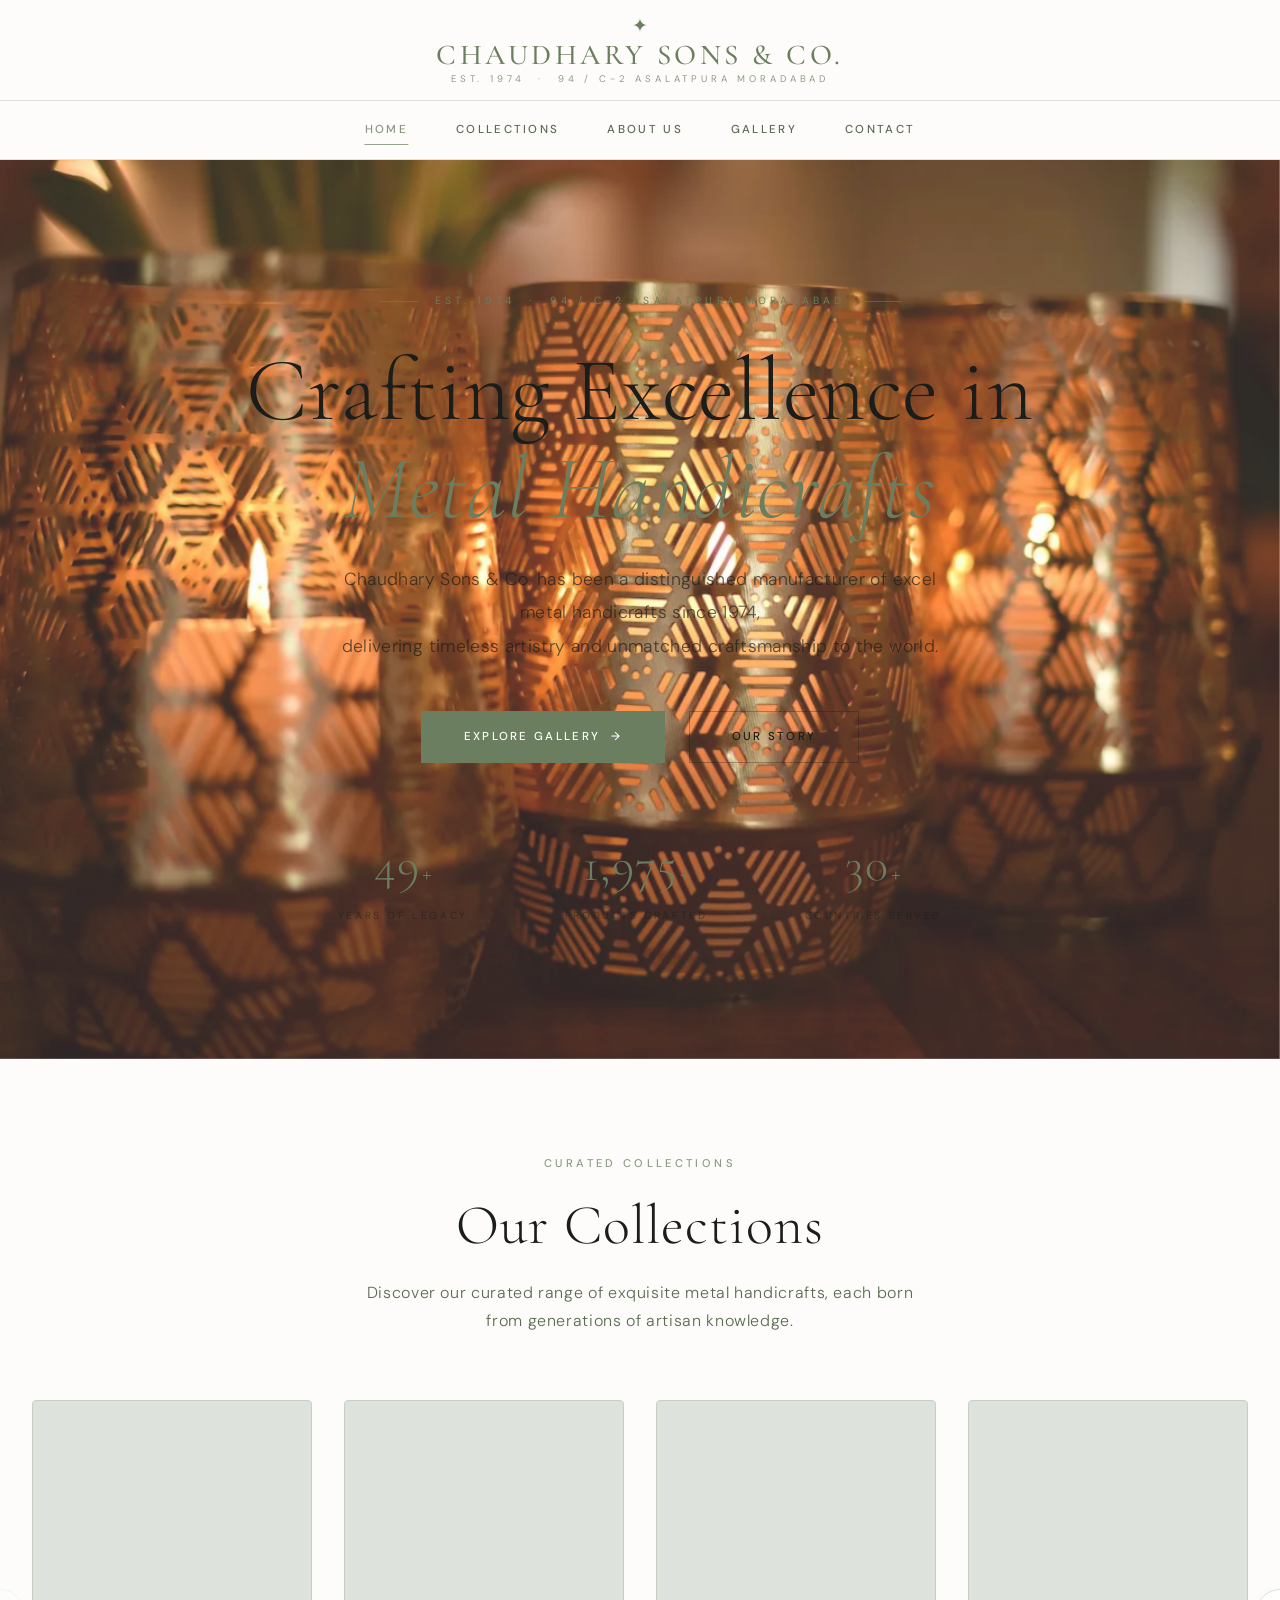
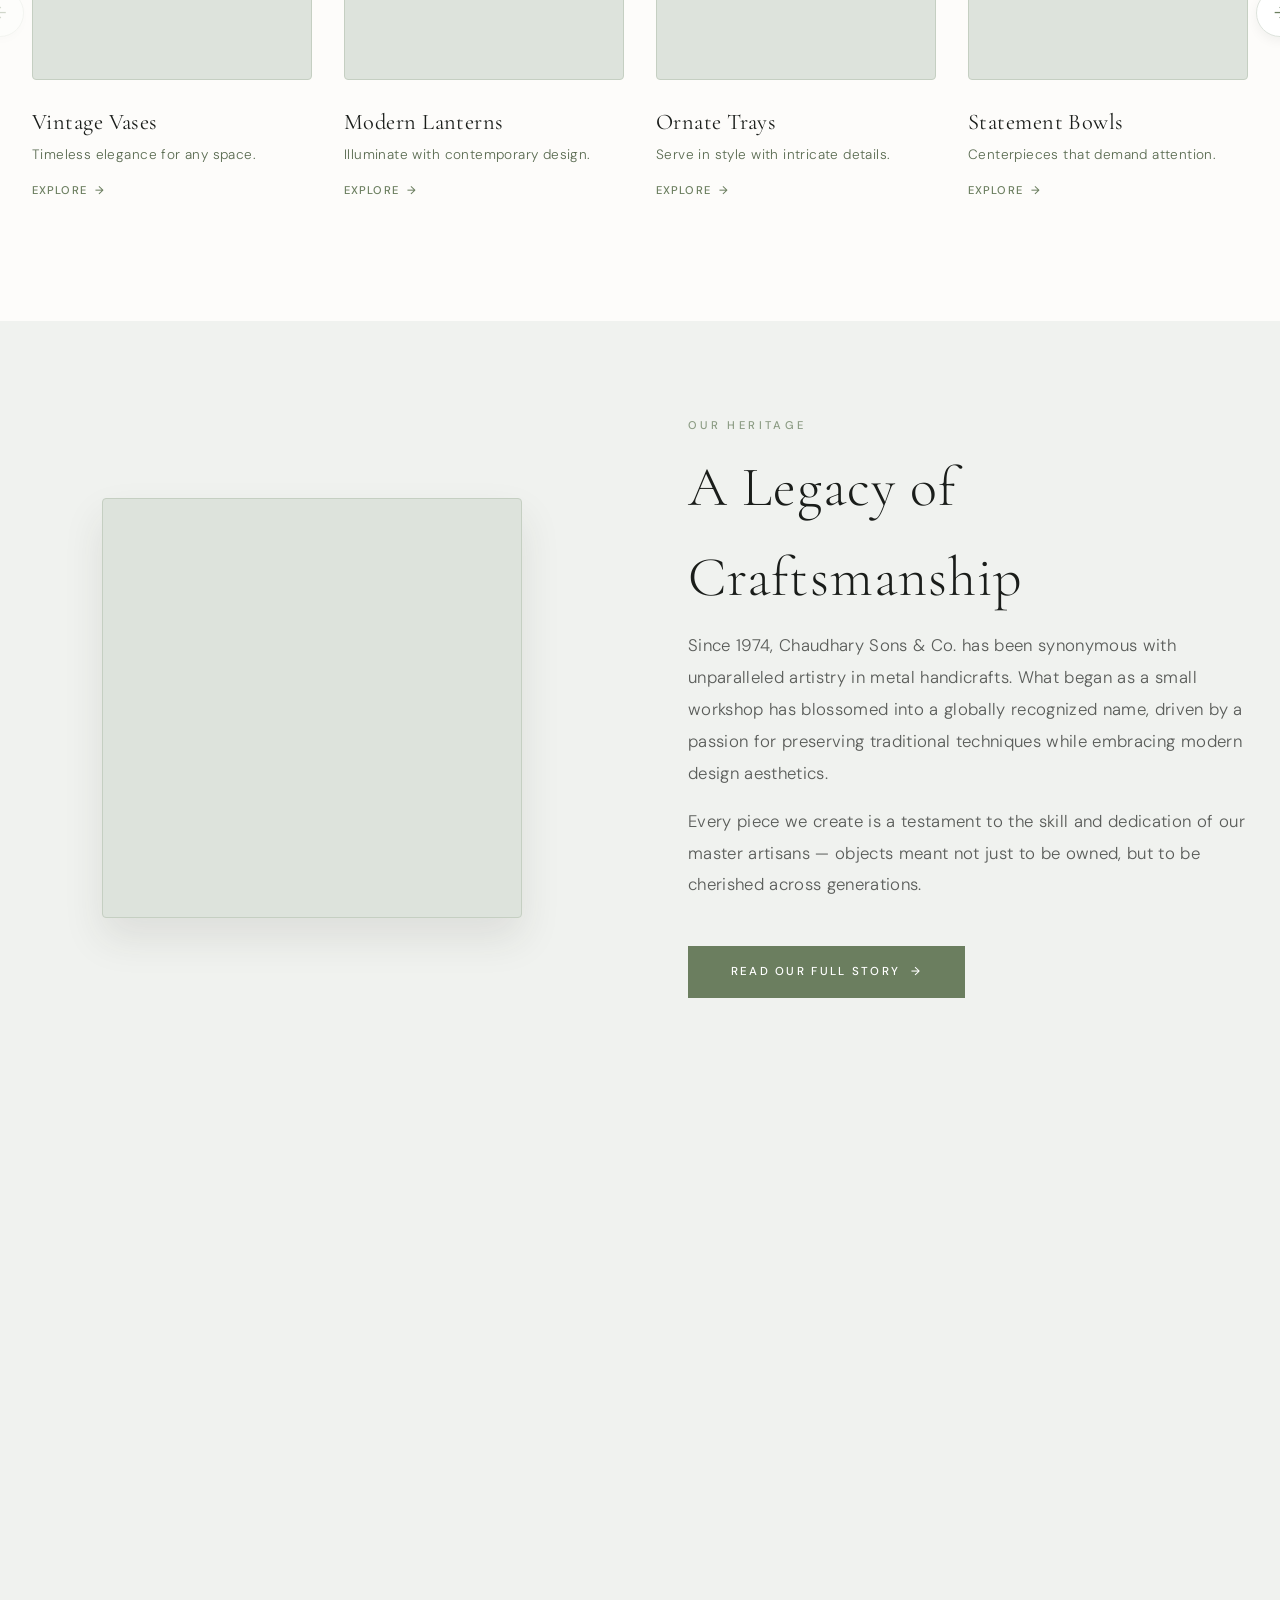
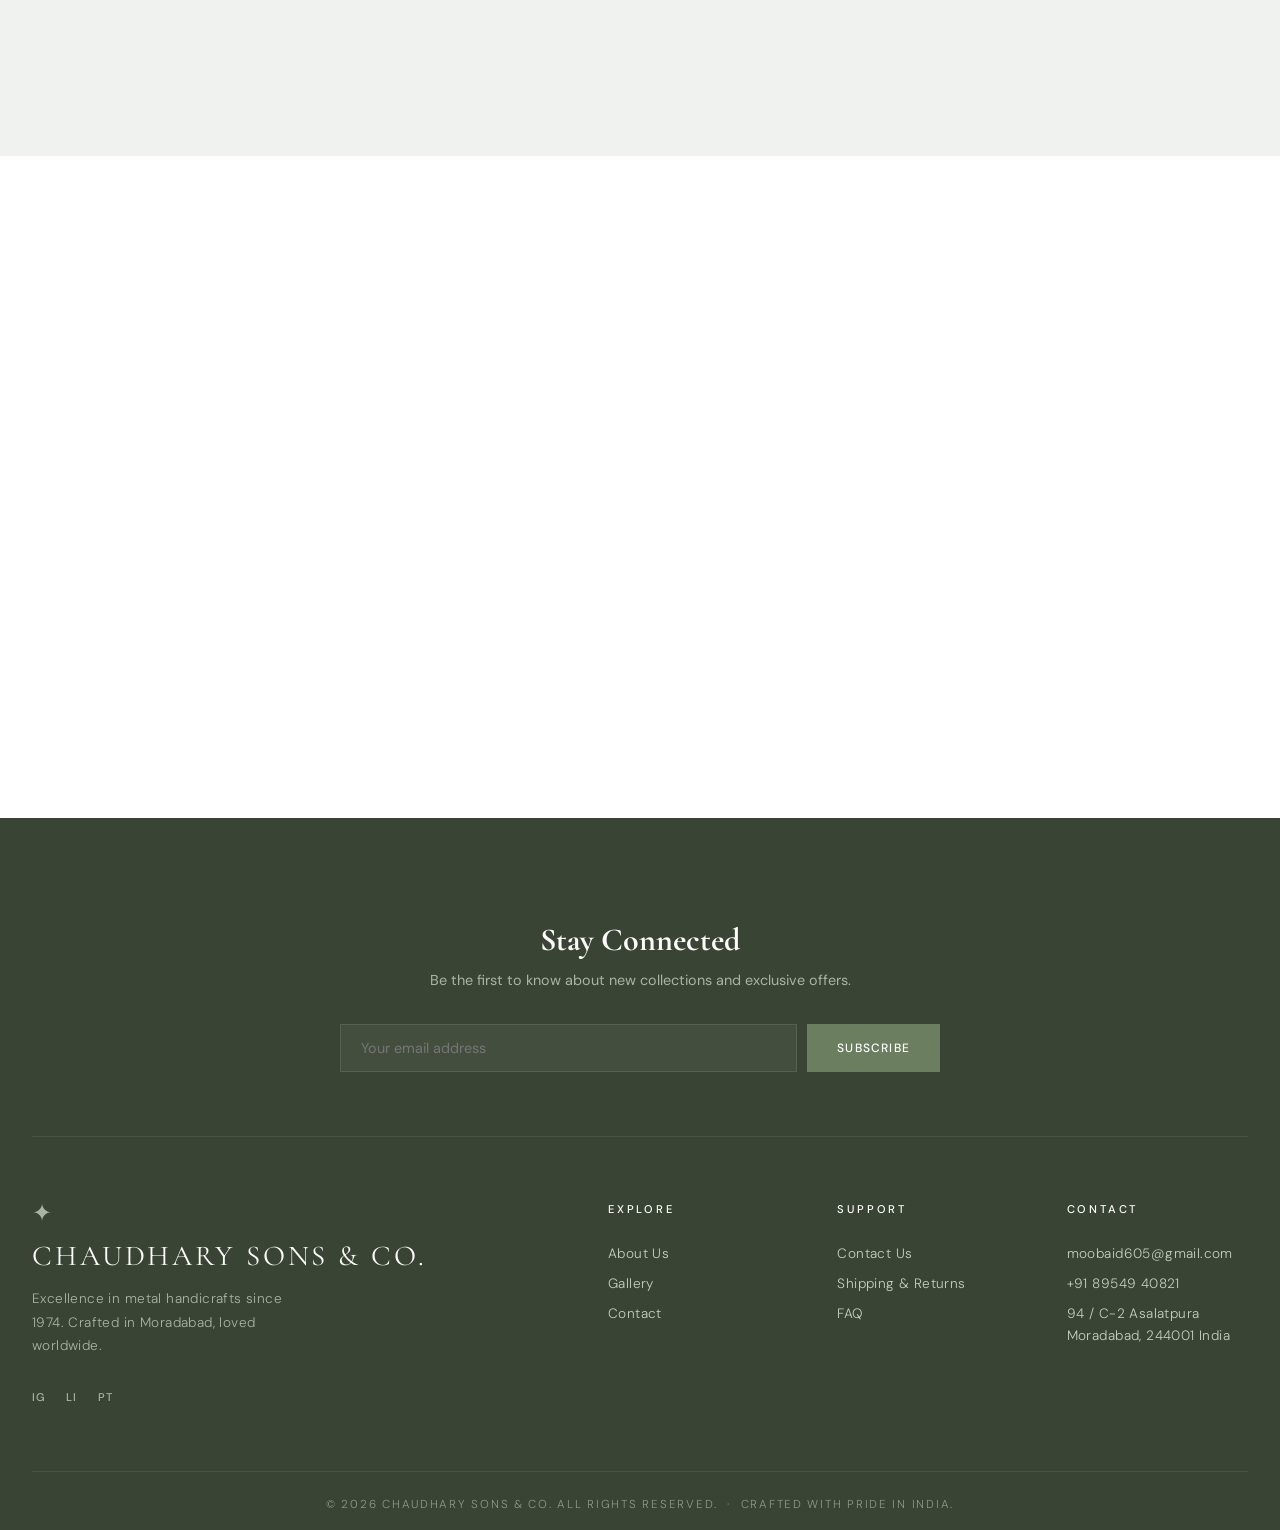
==== index.html @ 7c0414f8 "Completed assigned tasks" ====
<!DOCTYPE html>
<html lang="en">
<head>
  <meta charset="UTF-8" />
  <meta name="viewport" content="width=device-width, initial-scale=1.0" />
  <title>Chaudhary Sons &amp; Co. — Exquisite Metal Handicrafts Since 1974</title>
  <meta name="description" content="Chaudhary Sons & Co. is a premier manufacturer of exquisite metal handicrafts, delivering unmatched artistry and quality since 1974." />
  <link rel="stylesheet" href="style.css" />
  <!-- Preload LCP hero image so it starts fetching immediately -->
  <link rel="preload" as="image" href="./assets/hero-bg.webp" fetchpriority="high" />
  <link rel="preconnect" href="https://fonts.googleapis.com" />
  <link rel="preconnect" href="https://fonts.gstatic.com" crossorigin />
  <link href="https://fonts.googleapis.com/css2?family=Cormorant+Garamond:ital,wght@0,300;0,400;0,500;0,600;0,700;1,300;1,400;1,500;1,600&family=DM+Sans:ital,opsz,wght@0,9..40,300;0,9..40,400;0,9..40,500;0,9..40,600;1,9..40,300;1,9..40,400&display=swap" rel="stylesheet" />
</head>
<body>


  <!-- HEADER -->
  <header class="site-header" id="site-header">
    <div class="header-top">
      <a href="index.html" class="brand" id="brand-logo">
        <span class="brand-icon">✦</span>
        <span class="brand-name">Chaudhary Sons &amp; Co.</span>
        <span class="brand-sub">Est. 1974 &nbsp;·&nbsp; 94 / C-2 Asalatpura Moradabad</span>
      </a>
      <button class="menu-toggle" id="menu-toggle" aria-label="Toggle navigation menu">
        <span></span><span></span><span></span>
      </button>
    </div>
    <div class="header-bottom">
      <nav class="main-nav" id="main-nav">
        <a href="index.html" class="nav-link active">Home</a>
        <a href="#collections-section" class="nav-link">Collections</a>
        <a href="about.html" class="nav-link">About Us</a>
        <a href="gallery.html" class="nav-link">Gallery</a>
        <a href="contact.html" class="nav-link">Contact</a>
      </nav>
    </div>
  </header>

  <!-- HERO -->
  <section class="hero" id="hero-section">
    <div class="hero-bg">
      <img
        src="./assets/hero-bg.webp"
        alt="Exquisite metal handicraft collection by Chaudhary Sons &amp; Co."
        width="1920"
        height="1080"
        decoding="async"
        fetchpriority="high"
      />
      <div class="hero-overlay"></div>
    </div>
    <div class="hero-content">
      <div class="hero-badge">
        <span class="badge-line"></span>
        <span class="badge-text">Est. 1974 &nbsp;·&nbsp; 94 / C-2 Asalatpura Moradabad</span>
        <span class="badge-line"></span>
      </div>
      <h1 class="hero-title">
        <span class="title-line">Crafting Excellence in</span>
        <span class="title-line accent">Metal Handicrafts</span>
      </h1>
      <p class="hero-description">
        Chaudhary Sons &amp; Co. has been a distinguished manufacturer of excel metal handicrafts since 1974,
        <br />delivering timeless artistry and unmatched craftsmanship to the world.
      </p>
      <div class="hero-actions">
        <a href="gallery.html" class="btn btn-primary" id="explore-btn">Explore Gallery &nbsp;→</a>
        <a href="about.html" class="btn btn-outline" id="story-btn">Our Story</a>
      </div>
      <div class="hero-stats">
        <div class="stat">
          <div class="stat-num-row">
            <span class="stat-number" data-target="50">0</span><span class="stat-suffix">+</span>
          </div>
          <span class="stat-label">Years of Legacy</span>
        </div>
        <div class="stat-divider"></div>
        <div class="stat">
          <div class="stat-num-row">
            <span class="stat-number" data-target="2000">0</span><span class="stat-suffix">+</span>
          </div>
          <span class="stat-label">Products Crafted</span>
        </div>
        <div class="stat-divider"></div>
        <div class="stat">
          <div class="stat-num-row">
            <span class="stat-number" data-target="30">0</span><span class="stat-suffix">+</span>
          </div>
          <span class="stat-label">Countries Served</span>
        </div>
      </div>
    </div>
  </section>

  <!-- COLLECTIONS -->
  <section class="collections" id="collections-section">
    <div class="section-header reveal">
      <span class="section-eyebrow">Curated Collections</span>
      <h2 class="section-title">Our Collections</h2>
      <p class="section-subtitle">Discover our curated range of exquisite metal handicrafts, each born from generations of artisan knowledge.</p>
    </div>
    <div class="collections-carousel-wrapper">
      <button class="carousel-btn carousel-btn--prev" id="carousel-prev" aria-label="Previous">&#8592;</button>
      <div class="collections-carousel" id="collections-carousel">
        <div class="collection-tile reveal">
          <div class="tile-image placeholder-img"></div>
          <div class="tile-body">
            <h3 class="tile-title">Vintage Vases</h3>
            <p class="tile-desc">Timeless elegance for any space.</p>
            <span class="tile-cta">Explore &nbsp;→</span>
          </div>
        </div>
        <div class="collection-tile reveal">
          <div class="tile-image placeholder-img"></div>
          <div class="tile-body">
            <h3 class="tile-title">Modern Lanterns</h3>
            <p class="tile-desc">Illuminate with contemporary design.</p>
            <span class="tile-cta">Explore &nbsp;→</span>
          </div>
        </div>
        <div class="collection-tile reveal">
          <div class="tile-image placeholder-img"></div>
          <div class="tile-body">
            <h3 class="tile-title">Ornate Trays</h3>
            <p class="tile-desc">Serve in style with intricate details.</p>
            <span class="tile-cta">Explore &nbsp;→</span>
          </div>
        </div>
        <div class="collection-tile reveal">
          <div class="tile-image placeholder-img"></div>
          <div class="tile-body">
            <h3 class="tile-title">Statement Bowls</h3>
            <p class="tile-desc">Centerpieces that demand attention.</p>
            <span class="tile-cta">Explore &nbsp;→</span>
          </div>
        </div>
        <div class="collection-tile reveal">
          <div class="tile-image placeholder-img"></div>
          <div class="tile-body">
            <h3 class="tile-title">Rustic Planters</h3>
            <p class="tile-desc">Bring nature indoors beautifully.</p>
            <span class="tile-cta">Explore &nbsp;→</span>
          </div>
        </div>
        <div class="collection-tile reveal">
          <div class="tile-image placeholder-img"></div>
          <div class="tile-body">
            <h3 class="tile-title">Antique Candelabras</h3>
            <p class="tile-desc">Dramatic lighting for grand spaces.</p>
            <span class="tile-cta">Explore &nbsp;→</span>
          </div>
        </div>
      </div>
      <button class="carousel-btn carousel-btn--next" id="carousel-next" aria-label="Next">&#8594;</button>
    </div>
  </section>

  <!-- ABOUT / LEGACY -->
  <section class="about" id="about-section">
    <div class="about-inner">
      <div class="about-image placeholder-img reveal"></div>
      <div class="about-content reveal">
        <span class="section-eyebrow">Our Heritage</span>
        <h2 class="section-title">A Legacy of Craftsmanship</h2>
        <p class="about-text">
          Since 1974, Chaudhary Sons &amp; Co. has been synonymous with unparalleled artistry in metal handicrafts. What began as a small workshop has blossomed into a globally recognized name, driven by a passion for preserving traditional techniques while embracing modern design aesthetics.
        </p>
        <p class="about-text">
          Every piece we create is a testament to the skill and dedication of our master artisans — objects meant not just to be owned, but to be cherished across generations.
        </p>
        <a href="about.html" class="btn btn-primary" style="margin-top: 1.8rem;">Read Our Full Story &nbsp;→</a>
      </div>
    </div>
  </section>

  <!-- THE CRAFT: PROCESS SECTION -->
  <section class="process-section" id="process-section">
    <div class="section-header reveal">
      <span class="section-eyebrow">Our Process</span>
      <h2 class="section-title">The Art of Making</h2>
      <p class="section-subtitle">Every piece is a testament to centuries of refined tradition and meticulous craft.</p>
    </div>
    <div class="process-steps">
      <div class="process-step reveal">
        <span class="step-number">01</span>
        <div class="step-icon">⬡</div>
        <h3 class="step-title">Material Selection</h3>
        <p class="step-desc">We source only the finest grade metals — brass, copper, and silver — from trusted suppliers, ensuring the foundation of every piece is exceptional.</p>
      </div>
      <div class="process-connector"></div>
      <div class="process-step reveal">
        <span class="step-number">02</span>
        <div class="step-icon">◈</div>
        <h3 class="step-title">Artisan Crafting</h3>
        <p class="step-desc">Our seasoned artisans employ time-honored hand-hammering, chasing, and repousse techniques — skills passed down through generations in Moradabad.</p>
      </div>
      <div class="process-connector"></div>
      <div class="process-step reveal">
        <span class="step-number">03</span>
        <div class="step-icon">✦</div>
        <h3 class="step-title">Quality &amp; Finishing</h3>
        <p class="step-desc">Each piece undergoes rigorous quality inspection before receiving its final finish — polished, lacquered, or patinated to absolute perfection.</p>
      </div>
    </div>
  </section>

  <!-- TESTIMONIALS -->
  <section class="testimonials-section" id="testimonials-section">
    <div class="section-header reveal">
      <span class="section-eyebrow">Client Voices</span>
      <h2 class="section-title">What Our Clients Say</h2>
    </div>
    <div class="testimonials-grid">
      <div class="testimonial-card reveal">
        <span class="quote-mark">&ldquo;</span>
        <p class="testimonial-text">Exceptional craftsmanship. The brass vases we ordered for our hotel lobby have received overwhelming admiration from our guests. Truly a mark of distinction.</p>
        <div class="testimonial-author">
          <span class="author-name">James Hartwell</span>
          <span class="author-role">Director, The Meridian Hotels, London</span>
        </div>
      </div>
      <div class="testimonial-card reveal">
        <span class="quote-mark">&ldquo;</span>
        <p class="testimonial-text">We have worked with many artisan suppliers globally, and none match the quality and consistency of Chaudhary Sons. Their attention to detail is unparalleled.</p>
        <div class="testimonial-author">
          <span class="author-name">Camille Renard</span>
          <span class="author-role">Head Buyer, Maison du Luxe, Paris</span>
        </div>
      </div>
      <div class="testimonial-card reveal">
        <span class="quote-mark">&ldquo;</span>
        <p class="testimonial-text">The custom copper trays for our restaurant were delivered flawlessly. The team's communication and craftsmanship are both world-class.</p>
        <div class="testimonial-author">
          <span class="author-name">Aisha Al-Farsi</span>
          <span class="author-role">Interior Architect, Dubai</span>
        </div>
      </div>
    </div>
  </section>

  <!-- FOOTER -->
  <footer class="site-footer">
    <div class="footer-newsletter">
      <div class="footer-newsletter-inner">
        <h3 class="newsletter-title">Stay Connected</h3>
        <p class="newsletter-subtitle">Be the first to know about new collections and exclusive offers.</p>
        <form class="newsletter-form" id="newsletter-form" action="#" method="POST">
          <input type="email" class="newsletter-input" placeholder="Your email address" aria-label="Email address" required />
          <button type="submit" class="newsletter-btn">Subscribe</button>
        </form>
      </div>
    </div>
    <div class="footer-inner">
      <div class="footer-brand">
        <span class="brand-icon" style="color: var(--sage-400); font-size: 1.5rem;">✦</span>
        <h3 class="footer-brand-name">Chaudhary Sons &amp; Co.</h3>
        <p class="footer-brand-desc">Excellence in metal handicrafts since 1974. Crafted in Moradabad, loved worldwide.</p>
        <div class="footer-social">
          <a href="#" class="social-link" aria-label="Instagram">IG</a>
          <a href="#" class="social-link" aria-label="LinkedIn">LI</a>
          <a href="#" class="social-link" aria-label="Pinterest">PT</a>
        </div>
      </div>
      <div class="footer-links">
        <div class="link-group">
          <h4>Explore</h4>
          <a href="about.html">About Us</a>
          <a href="gallery.html">Gallery</a>
          <a href="contact.html">Contact</a>
        </div>
        <div class="link-group">
          <h4>Support</h4>
          <a href="contact.html">Contact Us</a>
          <a href="#">Shipping &amp; Returns</a>
          <a href="#">FAQ</a>
        </div>
        <div class="link-group">
          <h4>Contact</h4>
          <p>moobaid605@gmail.com</p>
          <p>+91 89549 40821</p>
          <p>94 / C-2 Asalatpura Moradabad, 244001 India</p>
        </div>
      </div>
    </div>
    <div class="footer-bottom">
      <p>&copy; 2026 Chaudhary Sons &amp; Co. All rights reserved. &nbsp;·&nbsp; Crafted with pride in India.</p>
    </div>
  </footer>

  <script src="app.js"></script>
</body>
</html>
---- style.css ----
/* ========================================================
   CHAUDHARY SONS & CO. — Design System
   Premium metal handicraft manufacturer website
   ======================================================== */

/* ---------- CSS Custom Properties ---------- */
:root {
  /* Brand palette — Ivory White and Sage Green */
  --ivory:      #FDFCFA;
  --sage-100:   #F0F2EF;
  --sage-200:   #DDE3DC;
  --sage-300:   #C5CFC2;
  --sage-400:   #A8B5A2;
  --sage-500:   #8C9C84;
  --sage-600:   #6B7E5F; /* Primary Sage */
  --sage-700:   #5A6B51;
  --sage-800:   #4A5742;
  --sage-900:   #3A4434;

  --ink:        #1A1D1A; /* Dark Olive/Charcoal for text */
  --ink-70:     rgba(26, 29, 26, 0.7);
  --ink-50:     rgba(26, 29, 26, 0.5);
  --ink-30:     rgba(26, 29, 26, 0.3);
  --ink-10:     rgba(26, 29, 26, 0.1);

  --white:      #ffffff;
  --white-90:   rgba(255, 255, 255, 0.9);
  
  /* Typography — Luxury pairing */
  --font-display: 'Cormorant Garamond', 'Cormorant', Georgia, serif;
  --font-body:    'DM Sans', 'Helvetica Neue', Arial, sans-serif;

  /* Spacing scale */
  --space-xs:  0.25rem;
  --space-sm:  0.5rem;
  --space-md:  1rem;
  --space-lg:  1.5rem;
  --space-xl:  2rem;
  --space-2xl: 3rem;
  --space-3xl: 4rem;
  --space-4xl: 6rem;

  /* Transitions */
  --ease-out-expo: cubic-bezier(0.16, 1, 0.3, 1);
  --transition-fast: 0.2s var(--ease-out-expo);
  --transition-med:  0.4s var(--ease-out-expo);
  --transition-slow: 0.7s var(--ease-out-expo);

  /* Layout */
  --header-height: 100px;
  --max-width: 1440px;
}


/* ---------- Reset & Base ---------- */
*,
*::before,
*::after {
  margin: 0;
  padding: 0;
  box-sizing: border-box;
}

html {
  scroll-behavior: smooth;
  -webkit-font-smoothing: antialiased;
  -moz-osx-font-smoothing: grayscale;
  /* Improve text rendering without forcing repaints */
  text-rendering: optimizeLegibility;
}

/* ── Scroll-performance: pause expensive effects while scrolling ── */
/* JS adds .is-scrolling to <html> during active scroll, removes after 120ms */
.is-scrolling .site-header {
  /* Freeze the header's own transitions during scroll — no mid-scroll stutter */
  transition: none !important;
}

.is-scrolling .site-header.scrolled {
  /* Temporarily suppress the blur while scrolling to unblock the GPU */
  backdrop-filter: none !important;
  -webkit-backdrop-filter: none !important;
}

/* Suppress hover transitions/shadows during active scroll */
.is-scrolling .tile-image,
.is-scrolling .btn,
.is-scrolling .value-card,
.is-scrolling .nav-link::after {
  transition: none !important;
}

body {
  font-family: var(--font-body);
  background: var(--ivory);
  color: var(--ink);
  line-height: 1.6;
  overflow-x: hidden;
  /* Ensure the entire page is a single GPU layer tree root */
  -webkit-overflow-scrolling: touch;
}

a {
  text-decoration: none;
  color: inherit;
}

img {
  display: block;
  max-width: 100%;
  height: auto;
  /* Prevent layout shifts from image loads */
  content-visibility: auto;
}

button {
  border: none;
  background: none;
  cursor: pointer;
  font: inherit;
  color: inherit;
}


/* ========================================================
   HEADER
   ======================================================== */
.site-header {
  /* sticky keeps the header in document flow at all times — no layout shift */
  position: sticky;
  top: 0;
  width: 100%;
  z-index: 1000;
  background: var(--ivory);
  box-shadow: 0 1px 0 var(--sage-200);
  /* Promote to GPU layer for smooth transform hide/show */
  will-change: transform;
  transition: transform 0.4s var(--ease-out-expo),
              background 0.3s ease,
              box-shadow 0.3s ease,
              backdrop-filter 0.3s ease;
}

/* .scrolled adds visual effects only — NO position change, NO layout shift */
.site-header.scrolled {
  background: rgba(253, 252, 250, 0.92);
  backdrop-filter: blur(12px);
  -webkit-backdrop-filter: blur(12px);
  box-shadow: 0 1px 0 var(--sage-200), 0 8px 32px rgba(26, 29, 26, 0.06);
}

.site-header.header-hidden {
  transform: translateY(-100%);
}

.header-top {
  max-width: var(--max-width);
  margin: 0 auto;
  padding: var(--space-md) var(--space-xl);
  display: flex;
  align-items: center;
  justify-content: center;
  position: relative; /* For mobile toggle positioning */
}

.header-bottom {
  border-top: 1px solid var(--sage-200);
  padding: 0 var(--space-xl);
}

.header-bottom .main-nav {
  max-width: var(--max-width);
  margin: 0 auto;
  display: flex;
  justify-content: center;
  align-items: center;
  gap: var(--space-2xl);
  padding: var(--space-md) 0;
}



/* --- Brand --- */
.brand {
  display: flex;
  flex-direction: column;
  align-items: center;
  text-align: center;
  gap: var(--space-xs);
  transition: transform var(--transition-med);
}

.brand:hover { transform: scale(1.02); }

.brand-icon {
  font-size: 1.2rem;
  color: var(--sage-600);
  line-height: 1;
  margin-bottom: 2px;
}

.brand-name {
  font-family: var(--font-display);
  font-size: 1.8rem;
  font-weight: 500;
  letter-spacing: 0.12em;
  text-transform: uppercase;
  color: var(--sage-600);
  line-height: 1;
}

.brand-sub {
  font-family: var(--font-body);
  font-size: 0.6rem;
  font-weight: 400;
  letter-spacing: 0.4em;
  text-transform: uppercase;
  color: var(--sage-500);
  line-height: 1;
}


/* --- Navigation --- */
.main-nav {
  display: flex;
  align-items: center;
  gap: var(--space-xl);
}

.nav-link {
  position: relative;
  font-family: var(--font-body);
  font-size: 0.72rem;
  font-weight: 500;
  letter-spacing: 0.2em;
  text-transform: uppercase;
  color: var(--sage-700);
  padding: var(--space-xs) 0;
  transition: opacity var(--transition-fast);
}

.nav-link.cta-link {
  font-weight: 700;
  color: var(--sage-700);
}

.nav-link::after {
  content: '';
  position: absolute;
  bottom: -2px;
  left: 50%;
  width: 0;
  height: 1px;
  background: var(--sage-600);
  transition: all var(--transition-med);
  transform: translateX(-50%);
}

.nav-link:hover,
.nav-link.active {
  opacity: 0.7;
}

.nav-link:hover::after,
.nav-link.active::after {
  width: 100%;
}


/* --- Header CTA --- */
.header-cta {
  font-size: 0.7rem;
  font-weight: 600;
  letter-spacing: 0.1em;
  text-transform: uppercase;
  padding: 0.8rem 1.8rem;
  background: var(--sage-600);
  color: var(--white);
  border-radius: 0;
  transition: all var(--transition-fast);
}

.header-cta:hover {
  background: var(--sage-700);
  transform: translateY(-2px);
}


.menu-toggle {
  display: none;
  flex-direction: column;
  gap: 5px;
  width: 28px;
  padding: 4px 0;
  position: absolute;
  right: var(--space-xl);
  top: 50%;
  transform: translateY(-50%);
}

.menu-toggle span {
  display: block;
  width: 100%;
  height: 2px;
  background: var(--sage-600); /* Sage green */
  border-radius: 2px;
  transition: all var(--transition-fast);
  transform-origin: center;
}

.menu-toggle.open span:nth-child(1) {
  transform: translateY(7px) rotate(45deg);
}
.menu-toggle.open span:nth-child(2) {
  opacity: 0;
}
.menu-toggle.open span:nth-child(3) {
  transform: translateY(-7px) rotate(-45deg);
}


/* ========================================================
   HERO SECTION
   ======================================================== */
.hero {
  position: relative;
  width: 100%;
  min-height: 100vh;
  display: flex;
  align-items: center;
  justify-content: center;
  overflow: hidden;
  /* Isolate hero's paint zone — changes inside don't trigger full-page repaints */
  contain: layout paint style;
}


/* --- Background Image --- */
.hero-bg {
  position: absolute;
  inset: 0;
  z-index: 0;
}

.hero-bg img {
  width: 100%;
  height: 100%;
  object-fit: cover;
  object-position: center;
  /* GPU-promote the hero image to its own layer — keeps it compositor-only */
  will-change: transform;
  transform: translateZ(0);
}

.hero-overlay {
  position: absolute;
  inset: 0;
  background: rgba(253, 252, 250, 0.15); /* Very subtle overlay for text readability */
  z-index: 1;
}


/* --- Hero Content --- */
.hero-content {
  position: relative;
  z-index: 2;
  text-align: center;
  max-width: 860px;
  padding: var(--space-xl);
  animation: fadeUp 1.2s var(--ease-out-expo) 0.3s both;
}

/* fadeUp: only animates transform+opacity — compositor thread, zero layout cost */
@keyframes fadeUp {
  from {
    opacity: 0;
    transform: translateY(40px);
  }
  to {
    opacity: 1;
    transform: translateY(0);
  }
}


/* Badge */
.hero-badge {
  display: flex;
  align-items: center;
  justify-content: center;
  gap: var(--space-md);
  margin-bottom: var(--space-xl);
  animation: fadeUp 1.2s var(--ease-out-expo) 0.5s both;
}

.badge-line {
  width: 40px;
  height: 1px;
  background: var(--sage-600);
  opacity: 0.6;
}

.badge-text {
  font-family: var(--font-body);
  font-size: 0.65rem;
  font-weight: 400;
  letter-spacing: 0.4em;
  text-transform: uppercase;
  color: var(--sage-600);
}


/* Title */
.hero-title {
  font-family: var(--font-display);
  font-weight: 300;
  line-height: 1.1;
  margin-bottom: var(--space-lg);
}

.title-line {
  display: block;
  font-size: clamp(3.2rem, 7vw, 6rem);
  color: var(--ink);
  letter-spacing: 0.01em;
  animation: fadeUp 1.2s var(--ease-out-expo) 0.7s both;
}

.title-line.accent {
  color: var(--sage-600);
  font-style: italic;
  font-weight: 300;
  animation-delay: 0.9s;
}


/* Description */
.hero-description {
  font-family: var(--font-body);
  font-size: clamp(0.95rem, 1.4vw, 1.1rem);
  font-weight: 300;
  line-height: 1.9;
  letter-spacing: 0.02em;
  color: var(--ink-70);
  max-width: 620px;
  margin: 0 auto var(--space-2xl);
  animation: fadeUp 1.2s var(--ease-out-expo) 1.1s both;
}


/* Buttons */
.hero-actions {
  display: flex;
  align-items: center;
  justify-content: center;
  gap: var(--space-lg);
  margin-bottom: var(--space-3xl);
  animation: fadeUp 1.2s var(--ease-out-expo) 1.3s both;
}

.btn {
  display: inline-flex;
  align-items: center;
  justify-content: center;
  font-family: var(--font-body);
  font-size: 0.72rem;
  font-weight: 500;
  letter-spacing: 0.2em;
  text-transform: uppercase;
  padding: 1rem 2.6rem;
  border-radius: 0;
  transition: all var(--transition-fast);
  cursor: pointer;
}

.btn-primary {
  background: var(--sage-600);
  color: var(--white);
  border: 1.5px solid var(--sage-600);
  /* Promote button to own layer — translateY on hover stays compositor-only */
  will-change: transform;
}

.btn-primary:hover {
  background: var(--sage-700);
  border-color: var(--sage-700);
  /* box-shadow on hover: use filter:drop-shadow instead to keep on GPU */
  filter: drop-shadow(0 10px 20px rgba(107, 126, 95, 0.25));
  transform: translateY(-4px);
}

.btn-outline {
  background: transparent;
  color: var(--ink);
  border: 1.5px solid var(--ink-30);
  will-change: transform;
}

.btn-outline:hover {
  border-color: var(--ink);
  background: var(--ink-10);
  transform: translateY(-4px);
}


/* Stats */
.hero-stats {
  display: flex;
  align-items: center;
  justify-content: center;
  gap: var(--space-2xl);
  animation: fadeUp 1.2s var(--ease-out-expo) 1.5s both;
}

.stat {
  display: flex;
  flex-direction: column;
  align-items: center;
  gap: var(--space-xs);
}

.stat-number {
  font-family: var(--font-display);
  font-size: 3rem;
  font-weight: 300;
  color: var(--sage-600);
  letter-spacing: 0.02em;
}

.stat-label {
  font-family: var(--font-body);
  font-size: 0.65rem;
  font-weight: 400;
  letter-spacing: 0.25em;
  text-transform: uppercase;
  color: var(--ink-50);
}

.stat-divider {
  width: 1px;
  height: 40px;
  background: var(--ink-10);
}





/* ========================================================
   RESPONSIVE
   ======================================================== */
@media (max-width: 991px) {
  .header-bottom {
    display: none; /* Hide the bottom nav row on mobile */
  }

  .header-top {
    justify-content: space-between;
    padding: var(--space-md) var(--space-xl);
  }

  .brand {
    align-items: flex-start;
    text-align: left;
  }

  .brand-name {
    font-size: 1.2rem;
  }

  .menu-toggle {
    display: flex;
  }

  /* Mobile nav overlay */
  .main-nav.open {
    display: flex;
    flex-direction: column;
    position: fixed;
    inset: 0;
    top: 0; /* Full screen overlay */
    background: var(--ivory);
    align-items: center;
    justify-content: center;
    gap: var(--space-2xl);
    z-index: 2000;
    animation: fadeIn 0.4s var(--ease-out-expo);
  }

  @keyframes fadeIn {
    from { opacity: 0; transform: translateY(-20px); }
    to   { opacity: 1; transform: translateY(0); }
  }

  .main-nav.open .nav-link {
    font-family: var(--font-display);
    font-size: 2.2rem;
    font-weight: 300;
    letter-spacing: 0.05em;
    color: var(--sage-700);
  }
}

@media (max-width: 768px) {
  .hero-stats {
    flex-direction: column;
    gap: var(--space-lg);
  }

  .stat-divider {
    width: 40px;
    height: 1px;
  }

  .hero-actions {
    flex-direction: column;
    gap: var(--space-md);
  }

  .btn {
    width: 100%;
    max-width: 280px;
  }

  .hero-description br {
    display: none;
  }
}

@media (max-width: 480px) {
  .brand-name {
    font-size: 1.1rem;
  }
  
  .header-top {
    padding: var(--space-md);
  }
}

/* ========================================================
   COMMON SECTION STYLES
   ======================================================== */
.section-header {
  text-align: center;
  margin-bottom: var(--space-3xl);
  padding: 0 var(--space-xl);
}

.section-title {
  font-family: var(--font-display);
  font-size: clamp(2.2rem, 4.5vw, 3.5rem);
  color: var(--ink);
  margin-bottom: var(--space-sm);
  font-weight: 300;
  letter-spacing: 0.02em;
}

.section-subtitle {
  font-family: var(--font-body);
  font-size: 1rem;
  font-weight: 300;
  letter-spacing: 0.04em;
  color: var(--sage-700);
  max-width: 560px;
  margin: 0 auto;
  line-height: 1.8;
}

.placeholder-img {
  background-color: var(--sage-200);
  border: 1px solid var(--sage-300);
  display: flex;
  align-items: center;
  justify-content: center;
  position: relative;
  overflow: hidden;
}

.placeholder-img::after {
  content: '';
  position: absolute;
  inset: 0;
  /* Use transform instead of background-position — runs on compositor thread */
  background: linear-gradient(105deg, transparent 40%, rgba(255,255,255,0.22) 50%, transparent 60%);
  transform: translateX(-100%);
  animation: shimmer 2.2s infinite linear;
}

/* Shimmer uses translateX — compositor-only, zero layout cost */
@keyframes shimmer {
  0%   { transform: translateX(-100%); }
  100% { transform: translateX(200%); }
}

/* ========================================================
   COLLECTIONS SECTION
   ======================================================== */
.collections {
  padding: var(--space-4xl) 0;
  background: var(--ivory);
  /* content-visibility skips layout/paint for off-screen sections */
  content-visibility: auto;
  /* Hint browser on approximate height to avoid scroll position jumps */
  contain-intrinsic-size: 0 600px;
}

.collections-carousel-wrapper {
  padding: 0 var(--space-xl);
  max-width: var(--max-width);
  margin: 0 auto;
}

.collections-carousel {
  display: flex;
  gap: var(--space-xl);
  overflow-x: auto;
  padding-bottom: var(--space-lg);
  scroll-snap-type: x mandatory;
  -webkit-overflow-scrolling: touch;
  scrollbar-width: none; /* Firefox */
}

.collections-carousel::-webkit-scrollbar {
  display: none; /* Chrome, Safari */
}

.collection-tile {
  flex: 0 0 calc(25% - (var(--space-xl) * 3 / 4));
  min-width: 240px;
  scroll-snap-align: start;
  cursor: pointer;
}

.tile-image {
  aspect-ratio: 1/1;
  width: 100%;
  border-radius: 4px;
  margin-bottom: var(--space-md);
  /* Only animate transform — GPU composited. box-shadow causes repaint, use filter instead */
  transition: transform var(--transition-med), filter var(--transition-med);
  will-change: transform;
}

.collection-tile:hover .tile-image {
  transform: translateY(-8px);
  /* filter:drop-shadow is GPU-composited; box-shadow causes a full repaint */
  filter: drop-shadow(0 15px 20px rgba(107, 126, 95, 0.18));
}

.tile-title {
  font-family: var(--font-display);
  font-size: 1.4rem;
  font-weight: 400;
  color: var(--ink);
  margin-bottom: var(--space-xs);
  letter-spacing: 0.02em;
  transition: color var(--transition-fast);
}

.collection-tile:hover .tile-title {
  color: var(--sage-600);
}

.tile-desc {
  font-family: var(--font-body);
  font-size: 0.85rem;
  font-weight: 300;
  letter-spacing: 0.03em;
  color: var(--sage-700);
}

/* ========================================================
   ABOUT SECTION
   ======================================================== */
.about {
  padding: var(--space-4xl) var(--space-xl);
  background: var(--sage-100);
  content-visibility: auto;
  contain-intrinsic-size: 0 700px;
}

.about-inner {
  max-width: var(--max-width);
  margin: 0 auto;
  display: grid;
  grid-template-columns: 1fr 1fr;
  gap: var(--space-4xl);
  align-items: center;
}

.about-text {
  font-family: var(--font-body);
  font-size: 1.05rem;
  font-weight: 300;
  color: var(--ink-70);
  margin-bottom: var(--space-md);
  line-height: 1.9;
  letter-spacing: 0.02em;
}

.about-image {
  aspect-ratio: 1/1;
  width: 75%;
  justify-self: center;
  border-radius: 4px;
  box-shadow: 0 20px 40px rgba(45, 51, 42, 0.1);
}

/* ========================================================
   CORE VALUES SECTION
   ======================================================== */
.values-section {
  padding: var(--space-4xl) var(--space-xl);
  background: var(--ivory);
  content-visibility: auto;
  contain-intrinsic-size: 0 500px;
}

.values-grid {
  display: grid;
  grid-template-columns: repeat(auto-fit, minmax(300px, 1fr));
  gap: var(--space-2xl);
  max-width: var(--max-width);
  margin: 0 auto;
}

.value-card {
  text-align: center;
  padding: var(--space-2xl);
  background: var(--sage-100);
  border-radius: 4px;
  transition: transform var(--transition-med);
  will-change: transform;
}

.value-card:hover {
  transform: translateY(-5px);
}

.value-icon {
  font-size: 2.5rem;
  display: block;
  margin-bottom: var(--space-md);
}

.value-title {
  font-family: var(--font-display);
  font-size: 1.6rem;
  font-weight: 400;
  color: var(--ink);
  margin-bottom: var(--space-sm);
  letter-spacing: 0.02em;
}

.value-text {
  font-family: var(--font-body);
  font-size: 0.95rem;
  font-weight: 300;
  letter-spacing: 0.02em;
  color: var(--ink-70);
  line-height: 1.8;
}

/* ========================================================
   FOOTER
   ======================================================== */
.site-footer {
  background: var(--sage-900);
  color: var(--sage-200);
  padding: var(--space-4xl) var(--space-xl) var(--space-md);
}

.footer-inner {
  max-width: var(--max-width);
  margin: 0 auto;
  display: grid;
  grid-template-columns: 1.5fr 2fr;
  gap: var(--space-4xl);
  margin-bottom: var(--space-3xl);
}

.footer-brand .brand-icon {
  font-size: 2rem;
  color: var(--sage-400);
  margin-bottom: var(--space-sm);
  display: block;
}

.footer-brand-name {
  font-family: var(--font-display);
  font-size: 1.8rem;
  font-weight: 400;
  color: var(--ivory);
  margin-bottom: var(--space-sm);
  letter-spacing: 0.1em;
  text-transform: uppercase;
}

.footer-brand-desc {
  font-family: var(--font-body);
  font-size: 0.85rem;
  font-weight: 300;
  letter-spacing: 0.03em;
  color: var(--sage-400);
  max-width: 280px;
  line-height: 1.7;
}

.footer-links {
  display: grid;
  grid-template-columns: repeat(3, 1fr);
  gap: var(--space-2xl);
}

.link-group h4 {
  font-family: var(--font-body);
  font-size: 0.7rem;
  font-weight: 500;
  letter-spacing: 0.25em;
  text-transform: uppercase;
  color: var(--ivory);
  margin-bottom: var(--space-lg);
}

.link-group a,
.link-group p {
  display: block;
  font-family: var(--font-body);
  font-size: 0.85rem;
  font-weight: 300;
  letter-spacing: 0.03em;
  color: var(--sage-300);
  margin-bottom: var(--space-sm);
  transition: color var(--transition-fast);
}

.link-group a:hover {
  color: var(--ivory);
}

.footer-bottom {
  max-width: var(--max-width);
  margin: 0 auto;
  border-top: 1px solid rgba(255,255,255,0.08);
  padding-top: var(--space-lg);
  text-align: center;
  font-family: var(--font-body);
  font-size: 0.72rem;
  font-weight: 300;
  letter-spacing: 0.15em;
  text-transform: uppercase;
  color: var(--sage-500);
}

/* Responsive Updates for New Sections */
@media (max-width: 991px) {
  .about-inner {
    grid-template-columns: 1fr;
    gap: var(--space-2xl);
  }
  
  .about-content {
    order: 2;
  }
  
  .about-image {
    order: 1;
    max-height: 400px;
  }

  .footer-inner {
    grid-template-columns: 1fr;
    gap: var(--space-2xl);
  }
}

@media (max-width: 768px) {
  .footer-links {
    grid-template-columns: 1fr;
    gap: var(--space-xl);
  }
}

@media (max-width: 480px) {
  .footer-links {
    grid-template-columns: 1fr;
  }
}


/* ========================================================
   INTERNAL PAGE STYLES
   ======================================================== */
.page-header {
  padding: var(--space-4xl) var(--space-xl) var(--space-2xl);
  text-align: center;
  background: var(--ivory);
}

.page-title {
  font-family: var(--font-display);
  font-size: clamp(3rem, 6vw, 5rem);
  color: var(--ink);
  margin-bottom: var(--space-sm);
  font-weight: 300;
  letter-spacing: 0.02em;
}

.page-subtitle {
  font-family: var(--font-body);
  font-size: 1rem;
  font-weight: 300;
  letter-spacing: 0.04em;
  color: var(--sage-700);
  max-width: 560px;
  margin: 0 auto;
  line-height: 1.8;
}

/* Forms */
.form-container {
  max-width: 800px;
  margin: 0 auto;
  padding: var(--space-2xl) var(--space-xl) var(--space-4xl);
}

.form-group {
  margin-bottom: var(--space-xl);
}

.form-label {
  display: block;
  font-family: var(--font-body);
  font-size: 0.7rem;
  font-weight: 500;
  letter-spacing: 0.2em;
  text-transform: uppercase;
  color: var(--sage-700);
  margin-bottom: var(--space-xs);
}

.form-control {
  width: 100%;
  padding: var(--space-md);
  border: 1px solid var(--sage-300);
  background: transparent;
  font-family: var(--font-body);
  font-size: 1rem;
  color: var(--ink);
  transition: border-color var(--transition-fast), box-shadow var(--transition-fast);
}

.form-control:focus {
  outline: none;
  border-color: var(--sage-600);
  box-shadow: 0 0 0 3px rgba(107, 126, 95, 0.1);
}

textarea.form-control {
  resize: vertical;
  min-height: 150px;
}

/* Products Grid */
.products-grid {
  display: grid;
  grid-template-columns: repeat(auto-fill, minmax(300px, 1fr));
  gap: var(--space-2xl);
  padding: 0 var(--space-xl) var(--space-4xl);
  max-width: var(--max-width);
  margin: 0 auto;
}

/* Gallery Masonry/Grid */
.gallery-grid {
  display: grid;
  grid-template-columns: repeat(auto-fill, minmax(350px, 1fr));
  gap: var(--space-md);
  padding: 0 var(--space-xl) var(--space-4xl);
  max-width: var(--max-width);
  margin: 0 auto;
}

.gallery-item {
  aspect-ratio: 1/1;
  width: 100%;
  overflow: hidden;
  border-radius: 2px;
  contain: layout paint;
}

.gallery-img {
  width: 100%;
  height: 100%;
  object-fit: cover;
  transition: transform var(--transition-slow);
  will-change: transform;
}

.gallery-item:hover .gallery-img {
  transform: scale(1.05);
}

/* Contact Layout */
.contact-page {
  content-visibility: auto;
  contain-intrinsic-size: 0 900px;
}

.contact-layout {
  max-width: var(--max-width);
  margin: 0 auto;
  display: grid;
  grid-template-columns: 380px 1fr;
  gap: var(--space-3xl);
  padding: var(--space-xl) var(--space-xl) var(--space-4xl);
  align-items: start;
}

/* --- Contact Sidebar --- */
.contact-sidebar {
  background: var(--sage-900);
  color: var(--sage-200);
  padding: var(--space-3xl);
  border-radius: 6px;
  position: sticky;
  top: calc(var(--header-height) + var(--space-xl));
}

.sidebar-section {
  padding: var(--space-sm) 0;
}

.sidebar-icon {
  width: 44px;
  height: 44px;
  border-radius: 50%;
  background: rgba(255, 255, 255, 0.06);
  border: 1px solid rgba(255, 255, 255, 0.08);
  display: flex;
  align-items: center;
  justify-content: center;
  color: var(--sage-400);
  margin-bottom: var(--space-md);
  transition: background 0.3s ease, color 0.3s ease;
}

.sidebar-section:hover .sidebar-icon {
  background: rgba(255, 255, 255, 0.1);
  color: var(--ivory);
}

.sidebar-label {
  font-family: var(--font-body);
  font-size: 0.68rem;
  font-weight: 600;
  letter-spacing: 0.18em;
  text-transform: uppercase;
  color: var(--ivory);
  margin-bottom: 6px;
}

.sidebar-text {
  font-family: var(--font-body);
  font-size: 0.92rem;
  font-weight: 300;
  line-height: 1.7;
  color: var(--sage-300);
}

.sidebar-link {
  font-family: var(--font-body);
  font-size: 0.95rem;
  font-weight: 400;
  color: var(--sage-300);
  text-decoration: none;
  transition: color 0.2s ease;
  display: inline-block;
}

.sidebar-link:hover {
  color: var(--ivory);
}

.sidebar-divider {
  height: 1px;
  background: rgba(255, 255, 255, 0.07);
  margin: var(--space-lg) 0;
}

/* Hours grid */
.hours-grid {
  display: grid;
  grid-template-columns: auto 1fr;
  gap: 4px 16px;
  font-family: var(--font-body);
  font-size: 0.88rem;
  font-weight: 300;
}

.hours-day {
  color: var(--sage-300);
}

.hours-time {
  color: var(--sage-400);
  text-align: right;
}

.hours-time.closed {
  color: rgba(220, 120, 120, 0.8);
}

/* Sidebar CTA */
.sidebar-cta {
  margin-top: var(--space-2xl);
  padding-top: var(--space-lg);
  border-top: 1px solid rgba(255, 255, 255, 0.07);
}

.sidebar-cta-text {
  font-family: var(--font-body);
  font-size: 0.82rem;
  font-weight: 300;
  color: var(--sage-400);
  margin-bottom: var(--space-md);
}

.sidebar-btn {
  width: 100%;
  border-color: rgba(255, 255, 255, 0.15);
  color: var(--ivory);
  padding: 0.8rem 1.6rem;
  font-size: 0.7rem;
  display: inline-flex;
  align-items: center;
  justify-content: center;
  gap: 4px;
}

.sidebar-btn:hover {
  background: rgba(255, 255, 255, 0.08);
  border-color: rgba(255, 255, 255, 0.3);
  color: var(--ivory);
}

.sidebar-btn svg {
  flex-shrink: 0;
}

/* --- Form Card --- */
.contact-form-wrapper {
  /* wrapper for reveal animation */
}

.form-card {
  background: var(--white);
  border: 1px solid var(--sage-200);
  border-radius: 6px;
  padding: var(--space-3xl);
  box-shadow: 0 1px 3px rgba(26, 29, 26, 0.04);
}

.form-header {
  margin-bottom: var(--space-2xl);
  padding-bottom: var(--space-xl);
  border-bottom: 1px solid var(--sage-200);
}

.form-header h2 {
  font-family: var(--font-display);
  font-size: 2.2rem;
  font-weight: 300;
  color: var(--ink);
  margin-bottom: 6px;
  letter-spacing: 0.01em;
}

.form-header p {
  font-family: var(--font-body);
  font-size: 0.92rem;
  font-weight: 300;
  color: var(--sage-600);
  line-height: 1.6;
}

/* --- Form Grid --- */
.form-row {
  display: grid;
  grid-template-columns: 1fr 1fr;
  gap: var(--space-xl);
}

.form-group {
  margin-bottom: var(--space-lg);
  position: relative;
}

.form-label {
  display: block;
  font-family: var(--font-body);
  font-size: 0.72rem;
  font-weight: 500;
  letter-spacing: 0.15em;
  text-transform: uppercase;
  color: var(--sage-700);
  margin-bottom: 8px;
}

.required {
  color: var(--sage-500);
  font-weight: 400;
}

/* Input wrapper with icon */
.input-wrapper {
  position: relative;
}

.input-icon {
  position: absolute;
  left: 14px;
  top: 50%;
  transform: translateY(-50%);
  color: var(--sage-400);
  pointer-events: none;
  transition: color 0.2s ease;
}

.form-control {
  width: 100%;
  padding: 14px 16px;
  border: 1px solid var(--sage-300);
  border-radius: 4px;
  background: var(--ivory);
  font-family: var(--font-body);
  font-size: 0.95rem;
  font-weight: 400;
  color: var(--ink);
  transition: border-color 0.25s ease, box-shadow 0.25s ease, background 0.25s ease;
  -webkit-appearance: none;
}

.form-control.has-icon {
  padding-left: 44px;
}

.form-control::placeholder {
  color: var(--ink-30);
  font-weight: 300;
}

.form-control:hover {
  border-color: var(--sage-400);
}

.form-control:focus {
  outline: none;
  border-color: var(--sage-600);
  background: var(--white);
  box-shadow: 0 0 0 3px rgba(107, 126, 95, 0.1);
}

.form-control:focus ~ .input-icon,
.input-wrapper:focus-within .input-icon {
  color: var(--sage-600);
}

textarea.form-control {
  resize: vertical;
  min-height: 140px;
  line-height: 1.6;
}

/* Select dropdown */
.select-wrapper {
  position: relative;
}

.form-select {
  cursor: pointer;
  padding-right: 44px;
}

.form-select option[disabled] {
  color: var(--ink-30);
}

.select-chevron {
  position: absolute;
  right: 14px;
  top: 50%;
  transform: translateY(-50%);
  color: var(--sage-400);
  pointer-events: none;
  transition: color 0.2s ease, transform 0.2s ease;
}

.select-wrapper:focus-within .select-chevron {
  color: var(--sage-600);
}

/* Character hint */
.char-hint {
  display: block;
  margin-top: 6px;
  font-family: var(--font-body);
  font-size: 0.72rem;
  font-weight: 300;
  color: var(--sage-500);
  letter-spacing: 0.02em;
}

/* Form actions */
.form-actions {
  margin-top: var(--space-xl);
}

.btn-submit {
  width: 100%;
  padding: 16px 32px;
  font-size: 0.78rem;
  letter-spacing: 0.18em;
  display: inline-flex;
  align-items: center;
  justify-content: center;
  gap: 10px;
  border-radius: 4px;
}

.btn-arrow {
  transition: transform 0.3s var(--ease-out-expo);
  flex-shrink: 0;
}

.btn-submit:hover .btn-arrow {
  transform: translateX(5px);
}

.form-disclaimer {
  margin-top: var(--space-md);
  font-family: var(--font-body);
  font-size: 0.72rem;
  font-weight: 300;
  color: var(--sage-500);
  text-align: center;
  line-height: 1.5;
  letter-spacing: 0.02em;
}

/* --- Contact Page Responsive --- */
@media (max-width: 991px) {
  .contact-layout {
    grid-template-columns: 1fr;
    gap: var(--space-2xl);
  }

  .contact-sidebar {
    position: static;
    order: 2;
  }

  .contact-form-wrapper {
    order: 1;
  }
}

@media (max-width: 600px) {
  .form-row {
    grid-template-columns: 1fr;
    gap: 0;
  }

  .form-card {
    padding: var(--space-xl);
  }

  .contact-sidebar {
    padding: var(--space-xl);
  }
}


/* ========================================================
   V2.0 ENHANCEMENTS
   ======================================================== */

/* --- Announcement Bar --- */
.announcement-bar {
  background: var(--sage-900);
  color: var(--sage-200);
  padding: 10px 40px;
  text-align: center;
  font-family: var(--font-body);
  font-size: 0.7rem;
  font-weight: 500;
  letter-spacing: 0.15em;
  text-transform: uppercase;
  position: relative;
  z-index: 1001;
}

.announcement-close {
  position: absolute;
  right: 20px;
  top: 50%;
  transform: translateY(-50%);
  font-size: 1.2rem;
  line-height: 1;
  color: var(--sage-400);
  opacity: 0.7;
  transition: opacity 0.2s ease;
}

.announcement-close:hover {
  opacity: 1;
}

/* --- Scroll Reveal: opacity+transform only — compositor thread, no layout cost --- */
.reveal {
  opacity: 0;
  transform: translateY(28px);
  /* will-change only on elements about to animate; removed by JS after animation via .visible */
  will-change: opacity, transform;
  transition: opacity 0.75s var(--ease-out-expo), transform 0.75s var(--ease-out-expo);
}

.reveal.visible {
  opacity: 1;
  transform: translateY(0);
  /* Release will-change after animation completes to free GPU memory */
  will-change: auto;
}

/* --- Hero Stats v2 --- */
.stat-num-row {
  display: flex;
  align-items: baseline;
  justify-content: center;
}

.stat-suffix {
  font-family: var(--font-display);
  font-size: 1.5rem;
  color: var(--sage-600);
  margin-left: 2px;
}

/* --- Section Eyebrow --- */
.section-eyebrow {
  display: block;
  font-family: var(--font-body);
  font-size: 0.7rem;
  font-weight: 500;
  letter-spacing: 0.3em;
  text-transform: uppercase;
  color: var(--sage-500);
  margin-bottom: var(--space-sm);
}

/* --- Carousel v2 --- */
.collections-carousel-wrapper {
  position: relative;
}

.carousel-btn {
  position: absolute;
  top: 50%;
  transform: translateY(-50%);
  width: 48px;
  height: 48px;
  border-radius: 50%;
  background: var(--white);
  border: 1px solid var(--sage-200);
  color: var(--sage-600);
  display: flex;
  align-items: center;
  justify-content: center;
  z-index: 10;
  transition: all 0.3s ease;
  box-shadow: 0 4px 12px rgba(0,0,0,0.05);
}

.carousel-btn:hover {
  background: var(--sage-600);
  color: var(--white);
  border-color: var(--sage-600);
}

.carousel-btn--prev { left: -24px; }
.carousel-btn--next { right: -24px; }

@media (max-width: 1100px) {
  .carousel-btn--prev { left: 10px; }
  .carousel-btn--next { right: 10px; }
}

.tile-body {
  padding-top: var(--space-sm);
}

.tile-cta {
  display: inline-block;
  margin-top: var(--space-md);
  font-family: var(--font-body);
  font-size: 0.7rem;
  font-weight: 500;
  letter-spacing: 0.1em;
  text-transform: uppercase;
  color: var(--sage-600);
  transition: transform 0.3s ease;
}

.collection-tile:hover .tile-cta {
  transform: translateX(5px);
}

/* --- Process Section --- */
.process-section {
  padding: var(--space-4xl) var(--space-xl);
  background: var(--sage-100);
  content-visibility: auto;
  contain-intrinsic-size: 0 550px;
}

.process-steps {
  max-width: var(--max-width);
  margin: 0 auto;
  display: flex;
  align-items: flex-start;
  justify-content: space-between;
  gap: var(--space-xl);
}

.process-step {
  flex: 1;
  text-align: center;
  position: relative;
}

.step-number {
  position: absolute;
  top: -20px;
  left: 50%;
  transform: translateX(-50%);
  font-family: var(--font-display);
  font-size: 4rem;
  color: var(--sage-200);
  z-index: 0;
  opacity: 0.5;
}

.step-icon {
  width: 64px;
  height: 64px;
  background: var(--white);
  border: 1px solid var(--sage-200);
  color: var(--sage-600);
  display: flex;
  align-items: center;
  justify-content: center;
  margin: 0 auto var(--space-lg);
  font-size: 1.5rem;
  position: relative;
  z-index: 1;
}

.step-title {
  font-family: var(--font-display);
  font-size: 1.4rem;
  margin-bottom: var(--space-sm);
  color: var(--ink);
  position: relative;
  z-index: 1;
}

.step-desc {
  font-family: var(--font-body);
  font-size: 0.9rem;
  line-height: 1.6;
  color: var(--ink-70);
  position: relative;
  z-index: 1;
}

.process-connector {
  flex: 0 0 60px;
  height: 1px;
  background: var(--sage-300);
  margin-top: 32px;
}

@media (max-width: 768px) {
  .process-steps {
    flex-direction: column;
    align-items: center;
  }
  .process-connector {
    display: none;
  }
}

/* --- Testimonials --- */
.testimonials-section {
  padding: var(--space-4xl) var(--space-xl);
  background: var(--white);
  content-visibility: auto;
  contain-intrinsic-size: 0 500px;
}

.testimonials-grid {
  max-width: var(--max-width);
  margin: 0 auto;
  display: grid;
  grid-template-columns: repeat(auto-fit, minmax(300px, 1fr));
  gap: var(--space-2xl);
}

.testimonial-card {
  padding: var(--space-2xl);
  background: var(--ivory);
  border: 1px solid var(--sage-100);
  position: relative;
}

.quote-mark {
  font-family: var(--font-display);
  font-size: 4rem;
  color: var(--sage-200);
  position: absolute;
  top: 10px;
  left: 20px;
  line-height: 1;
}

.testimonial-text {
  font-family: var(--font-display);
  font-size: 1.1rem;
  font-style: italic;
  line-height: 1.7;
  color: var(--ink);
  margin-bottom: var(--space-xl);
  position: relative;
  z-index: 1;
}

.testimonial-author {
  display: flex;
  flex-direction: column;
}

.author-name {
  font-family: var(--font-body);
  font-size: 0.85rem;
  font-weight: 600;
  color: var(--ink);
}

.author-role {
  font-family: var(--font-body);
  font-size: 0.75rem;
  color: var(--sage-600);
}

/* --- Footer v2 --- */
.footer-newsletter {
  border-bottom: 1px solid rgba(255,255,255,0.08);
  padding-bottom: var(--space-3xl);
  margin-bottom: var(--space-3xl);
}

.footer-newsletter-inner {
  max-width: 600px;
  margin: 0 auto;
  text-align: center;
}

.newsletter-title {
  font-family: var(--font-display);
  font-size: 2rem;
  color: var(--ivory);
  margin-bottom: var(--space-xs);
}

.newsletter-subtitle {
  font-family: var(--font-body);
  font-size: 0.9rem;
  color: var(--sage-400);
  margin-bottom: var(--space-xl);
}

.newsletter-form {
  display: flex;
  gap: 10px;
}

.newsletter-input {
  flex: 1;
  background: rgba(255,255,255,0.05);
  border: 1px solid rgba(255,255,255,0.1);
  padding: 14px 20px;
  color: var(--ivory);
  font-family: var(--font-body);
  font-size: 0.9rem;
}

.newsletter-input:focus {
  outline: none;
  border-color: var(--sage-400);
}

.newsletter-btn {
  background: var(--sage-600);
  color: var(--white);
  padding: 0 30px;
  font-family: var(--font-body);
  font-size: 0.75rem;
  font-weight: 500;
  letter-spacing: 0.1em;
  text-transform: uppercase;
  transition: background 0.3s ease;
}

.newsletter-btn:hover {
  background: var(--sage-700);
}

@media (max-width: 480px) {
  .newsletter-form {
    flex-direction: column;
  }
  .newsletter-btn {
    padding: 14px;
  }
}

.footer-social {
  display: flex;
  gap: 20px;
  margin-top: var(--space-xl);
}

.social-link {
  font-family: var(--font-body);
  font-size: 0.7rem;
  font-weight: 500;
  letter-spacing: 0.1em;
  color: var(--sage-400);
  transition: color 0.3s ease;
}

.social-link:hover {
  color: var(--ivory);
}
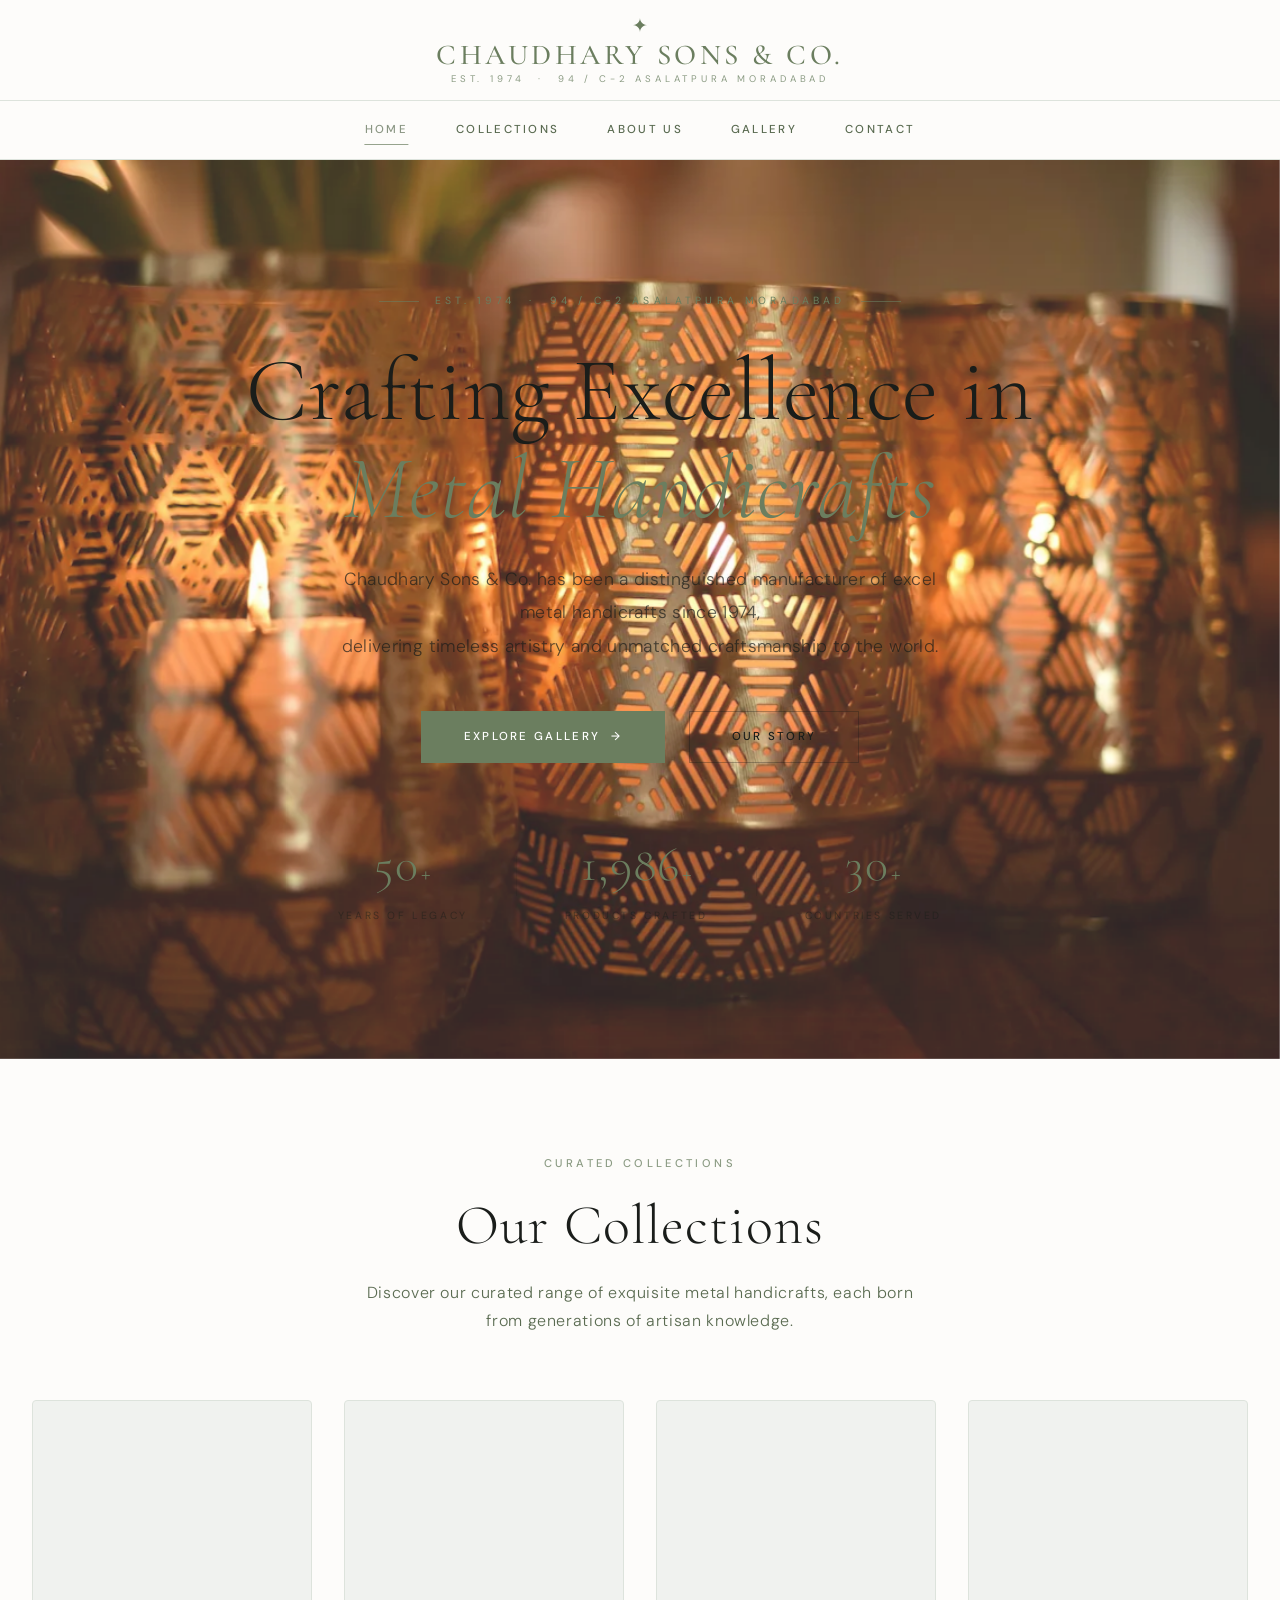
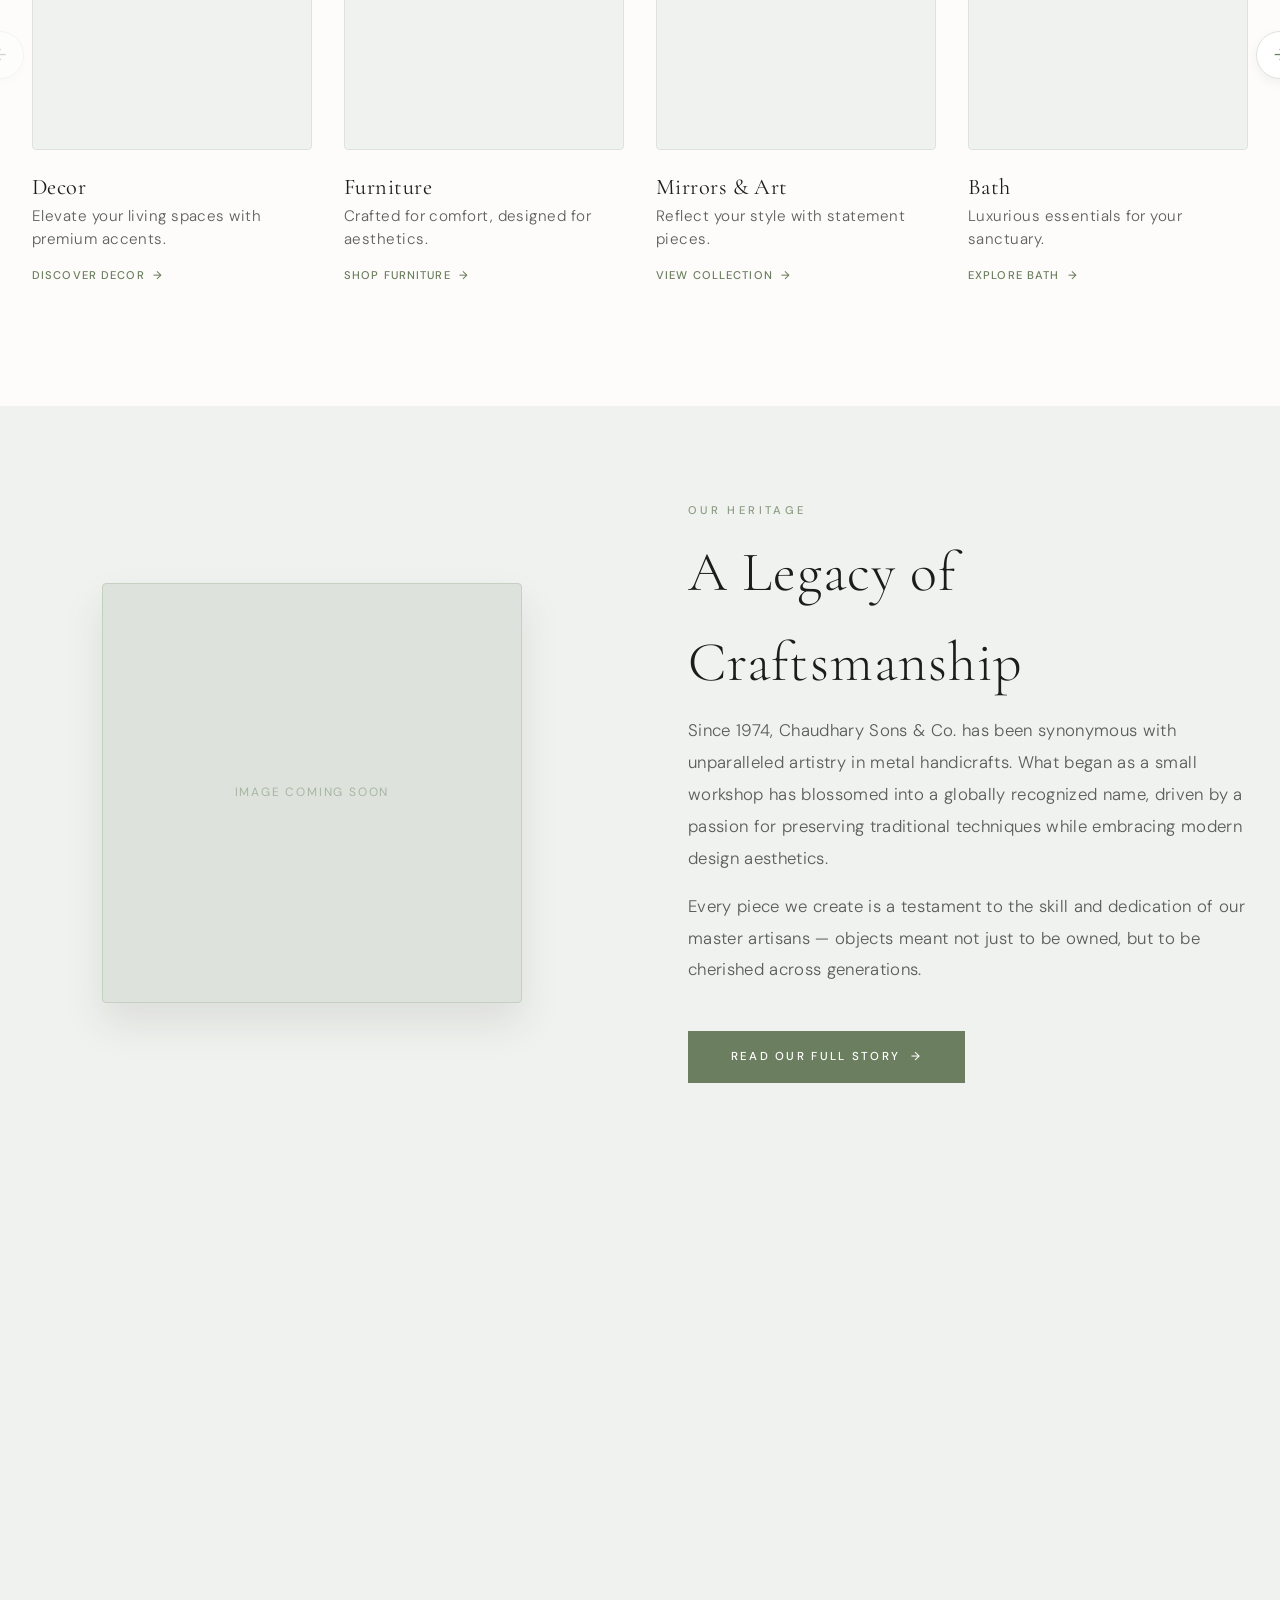
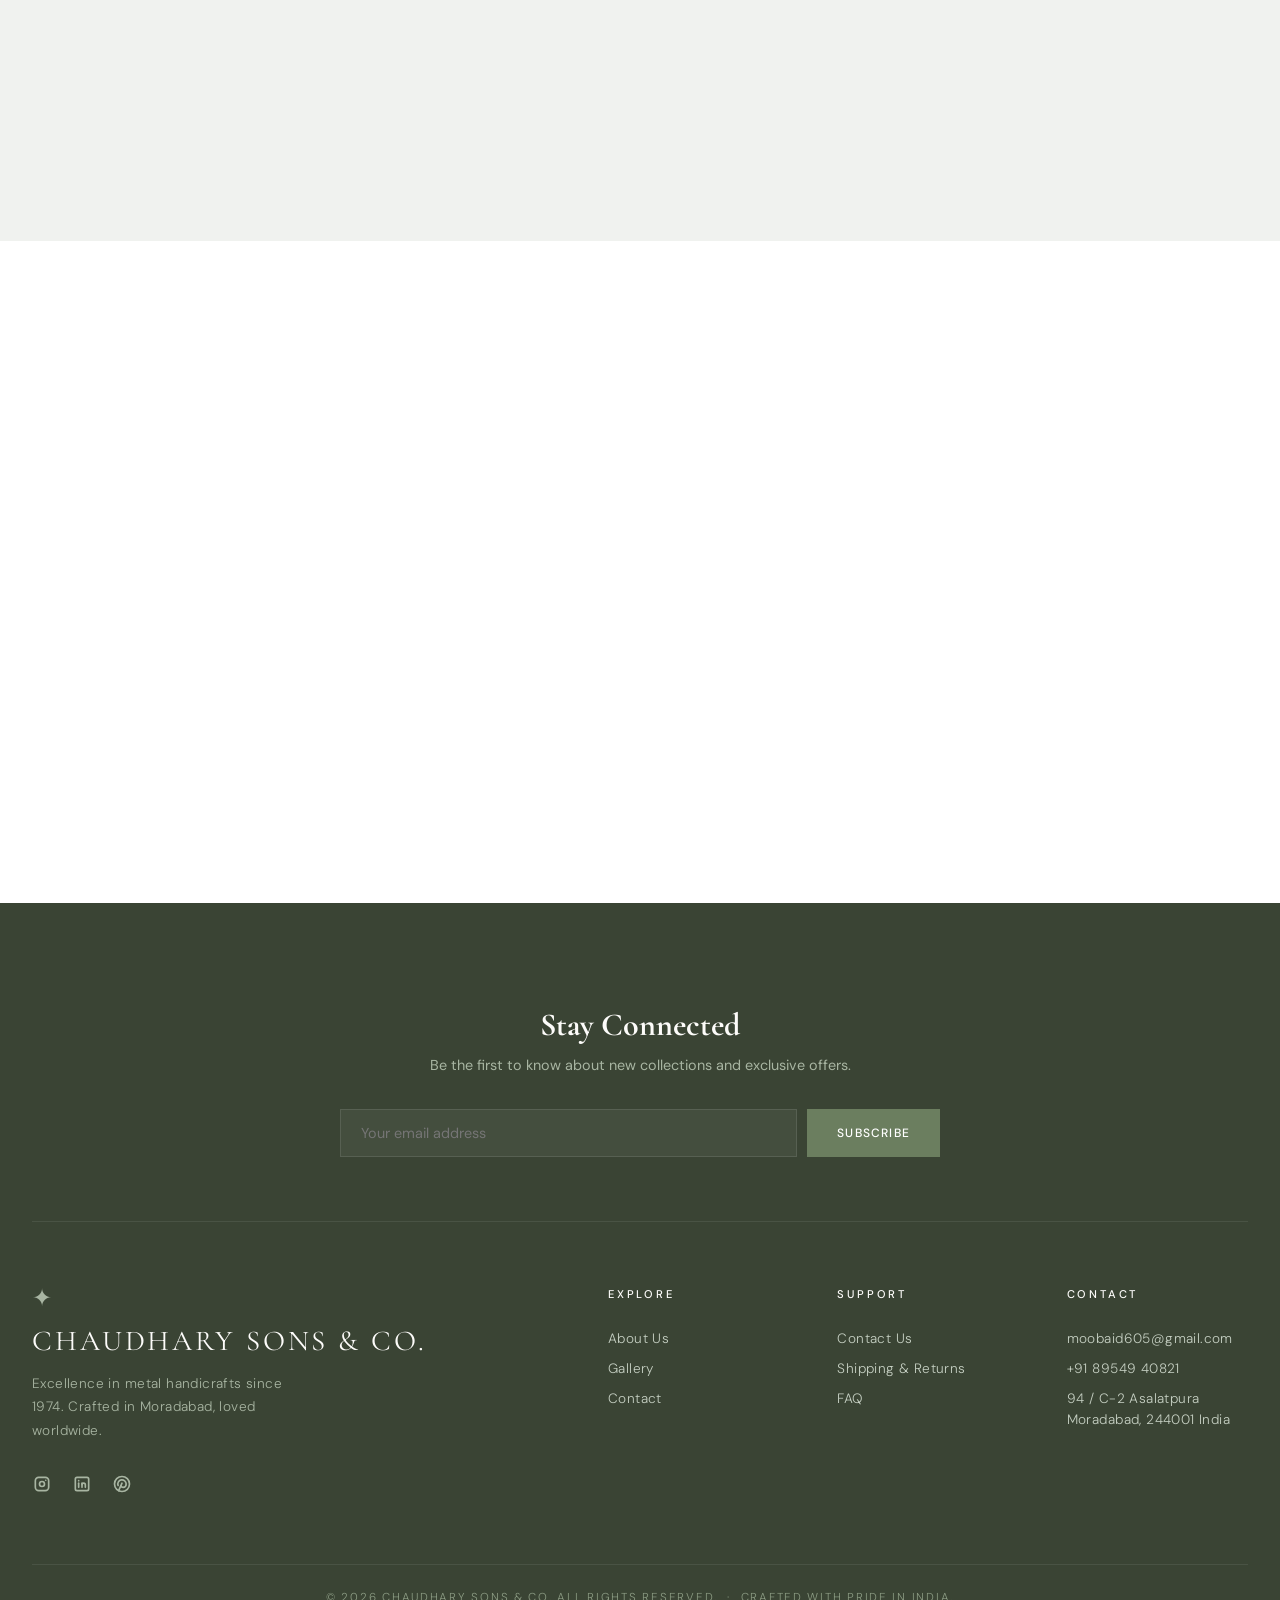
==== commit 37dfc0f6: "CollectionPages" ====
--- a/index.html
+++ b/index.html
@@ -104,54 +104,54 @@
     <div class="collections-carousel-wrapper">
       <button class="carousel-btn carousel-btn--prev" id="carousel-prev" aria-label="Previous">&#8592;</button>
       <div class="collections-carousel" id="collections-carousel">
-        <div class="collection-tile reveal">
-          <div class="tile-image placeholder-img"></div>
-          <div class="tile-body">
-            <h3 class="tile-title">Vintage Vases</h3>
-            <p class="tile-desc">Timeless elegance for any space.</p>
-            <span class="tile-cta">Explore &nbsp;→</span>
-          </div>
-        </div>
-        <div class="collection-tile reveal">
-          <div class="tile-image placeholder-img"></div>
-          <div class="tile-body">
-            <h3 class="tile-title">Modern Lanterns</h3>
-            <p class="tile-desc">Illuminate with contemporary design.</p>
-            <span class="tile-cta">Explore &nbsp;→</span>
-          </div>
-        </div>
-        <div class="collection-tile reveal">
-          <div class="tile-image placeholder-img"></div>
-          <div class="tile-body">
-            <h3 class="tile-title">Ornate Trays</h3>
-            <p class="tile-desc">Serve in style with intricate details.</p>
-            <span class="tile-cta">Explore &nbsp;→</span>
-          </div>
-        </div>
-        <div class="collection-tile reveal">
-          <div class="tile-image placeholder-img"></div>
-          <div class="tile-body">
-            <h3 class="tile-title">Statement Bowls</h3>
-            <p class="tile-desc">Centerpieces that demand attention.</p>
-            <span class="tile-cta">Explore &nbsp;→</span>
-          </div>
-        </div>
-        <div class="collection-tile reveal">
-          <div class="tile-image placeholder-img"></div>
-          <div class="tile-body">
-            <h3 class="tile-title">Rustic Planters</h3>
-            <p class="tile-desc">Bring nature indoors beautifully.</p>
-            <span class="tile-cta">Explore &nbsp;→</span>
-          </div>
-        </div>
-        <div class="collection-tile reveal">
-          <div class="tile-image placeholder-img"></div>
-          <div class="tile-body">
-            <h3 class="tile-title">Antique Candelabras</h3>
-            <p class="tile-desc">Dramatic lighting for grand spaces.</p>
-            <span class="tile-cta">Explore &nbsp;→</span>
-          </div>
-        </div>
+        <a href="decor.html" class="collection-tile reveal" style="display: block; text-decoration: none; color: inherit;">
+          <img src="./assets/home%20decor.webp" alt="Decor" class="tile-image" style="object-fit: cover;" loading="lazy" />
+          <div class="tile-body">
+            <h3 class="tile-title">Decor</h3>
+            <p class="tile-desc">Elevate your living spaces with premium accents.</p>
+            <span class="tile-cta">Discover Decor &nbsp;→</span>
+          </div>
+        </a>
+        <a href="furniture.html" class="collection-tile reveal" style="display: block; text-decoration: none; color: inherit;">
+          <img src="./assets/furniture.webp" alt="Furniture" class="tile-image" style="object-fit: cover;" loading="lazy" />
+          <div class="tile-body">
+            <h3 class="tile-title">Furniture</h3>
+            <p class="tile-desc">Crafted for comfort, designed for aesthetics.</p>
+            <span class="tile-cta">Shop Furniture &nbsp;→</span>
+          </div>
+        </a>
+        <a href="mirror-and-art.html" class="collection-tile reveal" style="display: block; text-decoration: none; color: inherit;">
+          <img src="./assets/mirror%20and%20art.webp" alt="Mirrors &amp; Art" class="tile-image" style="object-fit: cover;" loading="lazy" />
+          <div class="tile-body">
+            <h3 class="tile-title">Mirrors &amp; Art</h3>
+            <p class="tile-desc">Reflect your style with statement pieces.</p>
+            <span class="tile-cta">View Collection &nbsp;→</span>
+          </div>
+        </a>
+        <a href="bath.html" class="collection-tile reveal" style="display: block; text-decoration: none; color: inherit;">
+          <img src="./assets/bathroom.webp" alt="Bath" class="tile-image" style="object-fit: cover;" loading="lazy" />
+          <div class="tile-body">
+            <h3 class="tile-title">Bath</h3>
+            <p class="tile-desc">Luxurious essentials for your sanctuary.</p>
+            <span class="tile-cta">Explore Bath &nbsp;→</span>
+          </div>
+        </a>
+        <a href="atelier.html" class="collection-tile reveal" style="display: block; text-decoration: none; color: inherit;">
+          <img src="./assets/atelier.webp" alt="Atelier" class="tile-image" style="object-fit: cover;" loading="lazy" />
+          <div class="tile-body">
+            <h3 class="tile-title">Atelier</h3>
+            <p class="tile-desc">Bespoke creations for unique visions.</p>
+            <span class="tile-cta">Discover Atelier &nbsp;→</span>
+          </div>
+        </a>
+        <a href="lighting.html" class="collection-tile reveal" style="display: block; text-decoration: none; color: inherit;">
+          <img src="./assets/lighting.webp" alt="Lighting" class="tile-image" style="object-fit: cover;" loading="lazy" />
+          <div class="tile-body">
+            <h3 class="tile-title">Lighting</h3>
+            <p class="tile-desc">Illuminate with brilliant, artistic designs.</p>
+            <span class="tile-cta">Shop Lighting &nbsp;→</span>
+          </div>
+        </a>
       </div>
       <button class="carousel-btn carousel-btn--next" id="carousel-next" aria-label="Next">&#8594;</button>
     </div>
@@ -258,9 +258,32 @@
         <h3 class="footer-brand-name">Chaudhary Sons &amp; Co.</h3>
         <p class="footer-brand-desc">Excellence in metal handicrafts since 1974. Crafted in Moradabad, loved worldwide.</p>
         <div class="footer-social">
-          <a href="#" class="social-link" aria-label="Instagram">IG</a>
-          <a href="#" class="social-link" aria-label="LinkedIn">LI</a>
-          <a href="#" class="social-link" aria-label="Pinterest">PT</a>
+          <a href="#" class="social-link" aria-label="Instagram">
+            <svg xmlns="http://www.w3.org/2000/svg" width="20" height="20" viewBox="0 0 24 24" stroke-width="2" stroke="currentColor" fill="none" stroke-linecap="round" stroke-linejoin="round">
+              <path stroke="none" d="M0 0h24v24H0z" fill="none"/>
+              <rect x="4" y="4" width="16" height="16" rx="4" />
+              <circle cx="12" cy="12" r="3" />
+              <line x1="16.5" y1="7.5" x2="16.5" y2="7.501" />
+            </svg>
+          </a>
+          <a href="#" class="social-link" aria-label="LinkedIn">
+            <svg xmlns="http://www.w3.org/2000/svg" width="20" height="20" viewBox="0 0 24 24" stroke-width="2" stroke="currentColor" fill="none" stroke-linecap="round" stroke-linejoin="round">
+              <path stroke="none" d="M0 0h24v24H0z" fill="none"/>
+              <rect x="4" y="4" width="16" height="16" rx="2" />
+              <line x1="8" y1="11" x2="8" y2="16" />
+              <line x1="8" y1="8" x2="8" y2="8.01" />
+              <line x1="12" y1="16" x2="12" y2="11" />
+              <path d="M16 16v-3a2 2 0 0 0 -4 0" />
+            </svg>
+          </a>
+          <a href="#" class="social-link" aria-label="Pinterest">
+            <svg xmlns="http://www.w3.org/2000/svg" width="20" height="20" viewBox="0 0 24 24" stroke-width="2" stroke="currentColor" fill="none" stroke-linecap="round" stroke-linejoin="round">
+              <path stroke="none" d="M0 0h24v24H0z" fill="none"/>
+              <line x1="8" y1="20" x2="12" y2="11" />
+              <path d="M10.7 14c.437 1.263 1.43 2 2.55 2c2.071 0 3.75 -1.554 3.75 -4a5 5 0 1 0 -9.7 1.7" />
+              <circle cx="12" cy="12" r="9" />
+            </svg>
+          </a>
         </div>
       </div>
       <div class="footer-links">
--- a/style.css
+++ b/style.css
@@ -1108,11 +1108,11 @@
 }
 
 .contact-layout {
-  max-width: var(--max-width);
+  max-width: 1100px;
   margin: 0 auto;
   display: grid;
   grid-template-columns: 380px 1fr;
-  gap: var(--space-3xl);
+  gap: var(--space-2xl);
   padding: var(--space-xl) var(--space-xl) var(--space-4xl);
   align-items: start;
 }
@@ -1852,3 +1852,95 @@
 .social-link:hover {
   color: var(--ivory);
 }
+
+/* --- Page Header (Internal Pages) --- */
+.page-header {
+  padding: var(--space-4xl) var(--space-xl) var(--space-2xl);
+  text-align: center;
+  background: var(--sage-100);
+  border-bottom: 1px solid var(--sage-200);
+}
+
+.page-title {
+  font-family: var(--font-display);
+  font-size: clamp(2.5rem, 5vw, 4rem);
+  color: var(--ink);
+  margin-bottom: var(--space-sm);
+}
+
+.page-subtitle {
+  font-family: var(--font-body);
+  font-size: 1.1rem;
+  color: var(--ink-70);
+  max-width: 600px;
+  margin: 0 auto;
+  line-height: 1.6;
+}
+
+/* --- Products Grid (Collections & Products Pages) --- */
+.products-grid {
+  max-width: var(--max-width);
+  margin: var(--space-4xl) auto;
+  padding: 0 var(--space-xl);
+  display: grid;
+  grid-template-columns: repeat(auto-fill, minmax(320px, 1fr));
+  gap: var(--space-3xl) var(--space-2xl);
+}
+
+.collection-tile {
+  display: flex;
+  flex-direction: column;
+  transition: transform 0.4s var(--ease-out-expo);
+  cursor: pointer;
+  text-decoration: none; /* In case it's wrapped in an anchor */
+}
+
+.collection-tile:hover {
+  transform: translateY(-8px);
+}
+
+.tile-image {
+  width: 100%;
+  aspect-ratio: 4 / 5;
+  background: var(--sage-100);
+  margin-bottom: var(--space-md);
+  position: relative;
+  overflow: hidden;
+  border: 1px solid var(--sage-200);
+  transition: border-color 0.4s ease, box-shadow 0.4s ease;
+}
+
+.collection-tile:hover .tile-image {
+  border-color: var(--sage-300);
+  box-shadow: 0 10px 30px rgba(0, 0, 0, 0.05);
+}
+
+.placeholder-img::before {
+  content: 'Image Coming Soon';
+  position: absolute;
+  top: 50%;
+  left: 50%;
+  transform: translate(-50%, -50%);
+  font-family: var(--font-body);
+  font-size: 0.75rem;
+  letter-spacing: 0.15em;
+  color: var(--sage-400);
+  text-transform: uppercase;
+  text-align: center;
+}
+
+.tile-title {
+  font-family: var(--font-display);
+  font-size: 1.4rem;
+  color: var(--ink);
+  margin-bottom: var(--space-xs);
+  line-height: 1.2;
+}
+
+.tile-desc {
+  font-family: var(--font-body);
+  font-size: 0.95rem;
+  color: var(--ink-70);
+  line-height: 1.5;
+}
+
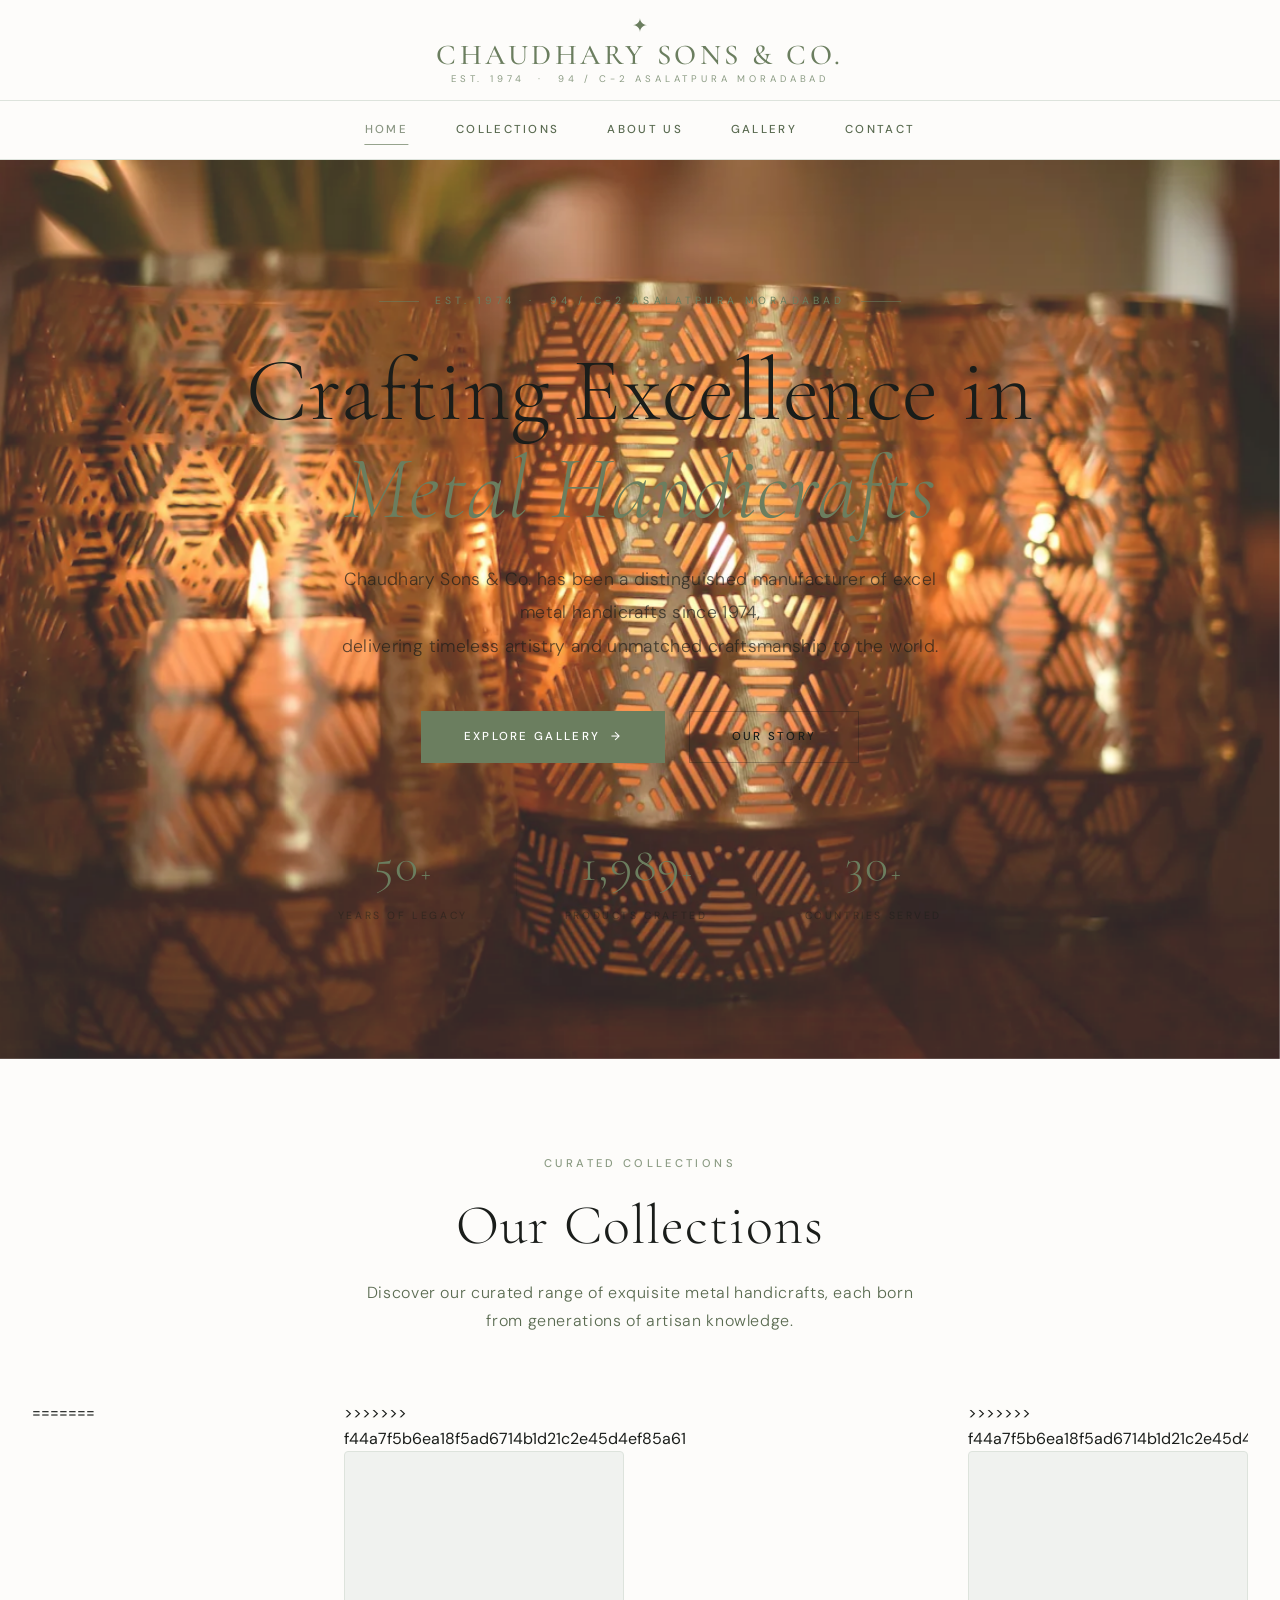
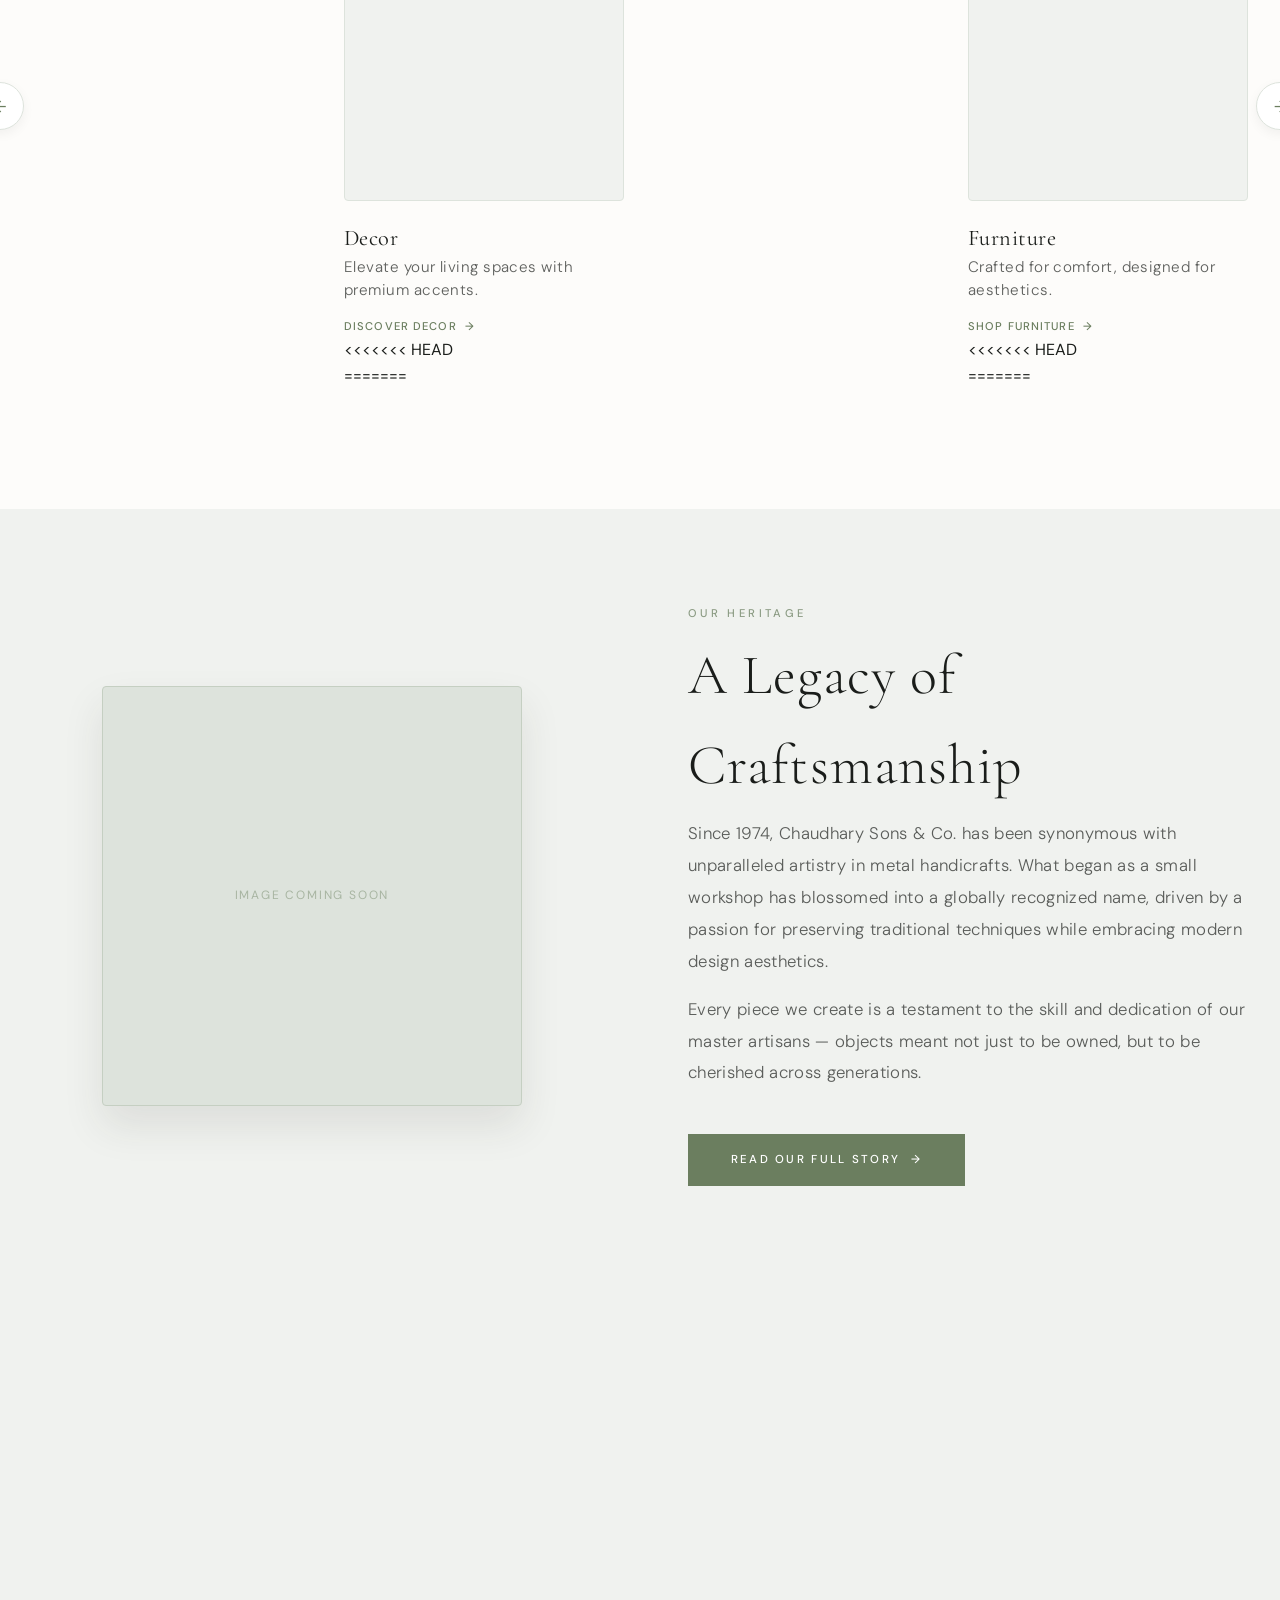
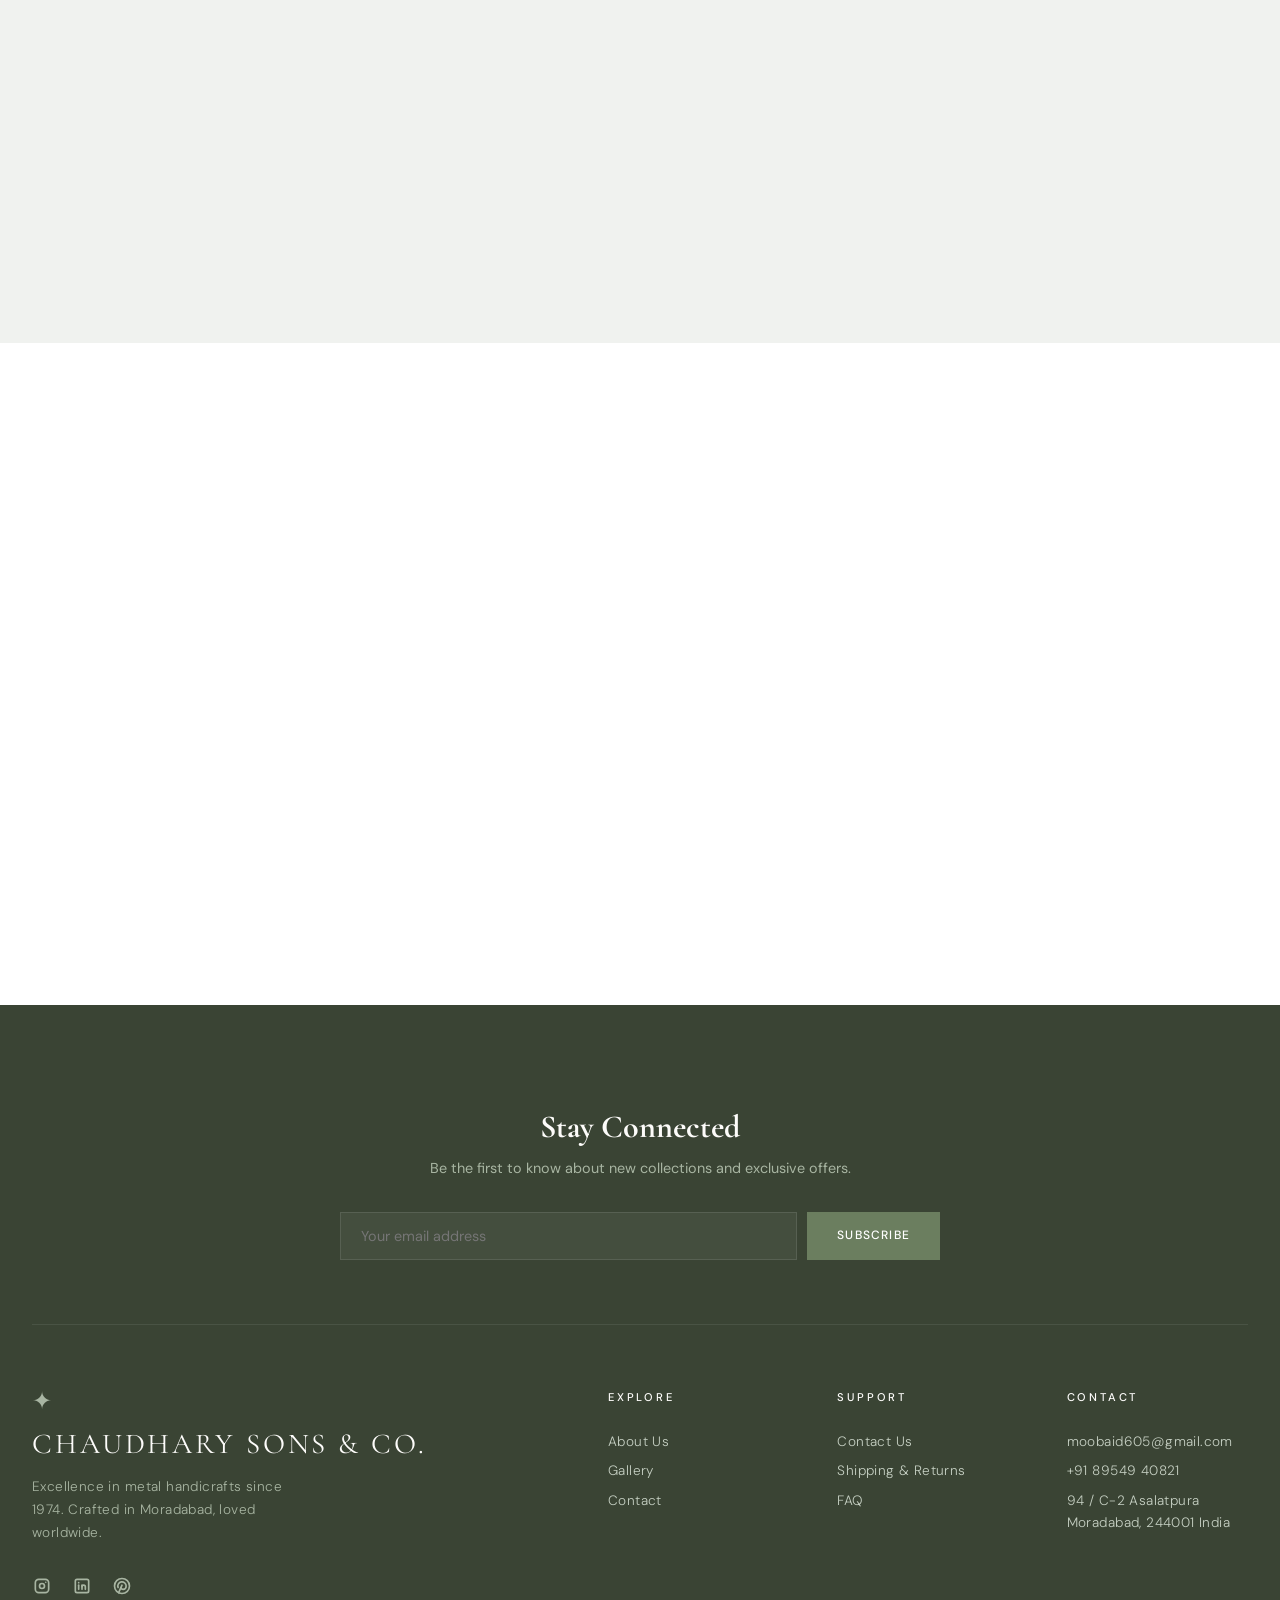
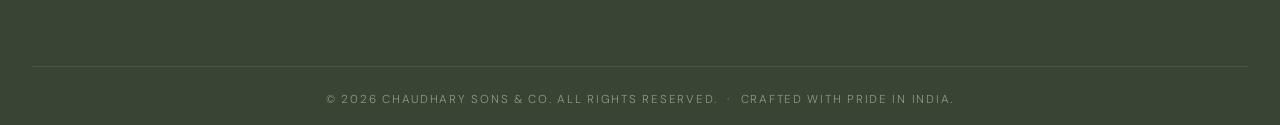
==== commit f7d6d441: "CollectionPages" ====
--- a/index.html
+++ b/index.html
@@ -104,54 +104,87 @@
     <div class="collections-carousel-wrapper">
       <button class="carousel-btn carousel-btn--prev" id="carousel-prev" aria-label="Previous">&#8592;</button>
       <div class="collections-carousel" id="collections-carousel">
+<<<<<<< HEAD
         <a href="decor.html" class="collection-tile reveal" style="display: block; text-decoration: none; color: inherit;">
+=======
+        <div class="collection-tile reveal">
+>>>>>>> f44a7f5b6ea18f5ad6714b1d21c2e45d4ef85a61
           <img src="./assets/home%20decor.webp" alt="Decor" class="tile-image" style="object-fit: cover;" loading="lazy" />
           <div class="tile-body">
             <h3 class="tile-title">Decor</h3>
             <p class="tile-desc">Elevate your living spaces with premium accents.</p>
             <span class="tile-cta">Discover Decor &nbsp;→</span>
           </div>
+<<<<<<< HEAD
         </a>
         <a href="furniture.html" class="collection-tile reveal" style="display: block; text-decoration: none; color: inherit;">
+=======
+        </div>
+        <div class="collection-tile reveal">
+>>>>>>> f44a7f5b6ea18f5ad6714b1d21c2e45d4ef85a61
           <img src="./assets/furniture.webp" alt="Furniture" class="tile-image" style="object-fit: cover;" loading="lazy" />
           <div class="tile-body">
             <h3 class="tile-title">Furniture</h3>
             <p class="tile-desc">Crafted for comfort, designed for aesthetics.</p>
             <span class="tile-cta">Shop Furniture &nbsp;→</span>
           </div>
+<<<<<<< HEAD
         </a>
         <a href="mirror-and-art.html" class="collection-tile reveal" style="display: block; text-decoration: none; color: inherit;">
+=======
+        </div>
+        <div class="collection-tile reveal">
+>>>>>>> f44a7f5b6ea18f5ad6714b1d21c2e45d4ef85a61
           <img src="./assets/mirror%20and%20art.webp" alt="Mirrors &amp; Art" class="tile-image" style="object-fit: cover;" loading="lazy" />
           <div class="tile-body">
             <h3 class="tile-title">Mirrors &amp; Art</h3>
             <p class="tile-desc">Reflect your style with statement pieces.</p>
             <span class="tile-cta">View Collection &nbsp;→</span>
           </div>
+<<<<<<< HEAD
         </a>
         <a href="bath.html" class="collection-tile reveal" style="display: block; text-decoration: none; color: inherit;">
+=======
+        </div>
+        <div class="collection-tile reveal">
+>>>>>>> f44a7f5b6ea18f5ad6714b1d21c2e45d4ef85a61
           <img src="./assets/bathroom.webp" alt="Bath" class="tile-image" style="object-fit: cover;" loading="lazy" />
           <div class="tile-body">
             <h3 class="tile-title">Bath</h3>
             <p class="tile-desc">Luxurious essentials for your sanctuary.</p>
             <span class="tile-cta">Explore Bath &nbsp;→</span>
           </div>
+<<<<<<< HEAD
         </a>
         <a href="atelier.html" class="collection-tile reveal" style="display: block; text-decoration: none; color: inherit;">
+=======
+        </div>
+        <div class="collection-tile reveal">
+>>>>>>> f44a7f5b6ea18f5ad6714b1d21c2e45d4ef85a61
           <img src="./assets/atelier.webp" alt="Atelier" class="tile-image" style="object-fit: cover;" loading="lazy" />
           <div class="tile-body">
             <h3 class="tile-title">Atelier</h3>
             <p class="tile-desc">Bespoke creations for unique visions.</p>
             <span class="tile-cta">Discover Atelier &nbsp;→</span>
           </div>
+<<<<<<< HEAD
         </a>
         <a href="lighting.html" class="collection-tile reveal" style="display: block; text-decoration: none; color: inherit;">
+=======
+        </div>
+        <div class="collection-tile reveal">
+>>>>>>> f44a7f5b6ea18f5ad6714b1d21c2e45d4ef85a61
           <img src="./assets/lighting.webp" alt="Lighting" class="tile-image" style="object-fit: cover;" loading="lazy" />
           <div class="tile-body">
             <h3 class="tile-title">Lighting</h3>
             <p class="tile-desc">Illuminate with brilliant, artistic designs.</p>
             <span class="tile-cta">Shop Lighting &nbsp;→</span>
           </div>
-        </a>
+<<<<<<< HEAD
+        </a>
+=======
+        </div>
+>>>>>>> f44a7f5b6ea18f5ad6714b1d21c2e45d4ef85a61
       </div>
       <button class="carousel-btn carousel-btn--next" id="carousel-next" aria-label="Next">&#8594;</button>
     </div>
--- a/style.css
+++ b/style.css
@@ -1852,6 +1852,7 @@
 .social-link:hover {
   color: var(--ivory);
 }
+<<<<<<< HEAD
 
 /* --- Page Header (Internal Pages) --- */
 .page-header {
@@ -1944,3 +1945,5 @@
   line-height: 1.5;
 }
 
+=======
+>>>>>>> f44a7f5b6ea18f5ad6714b1d21c2e45d4ef85a61
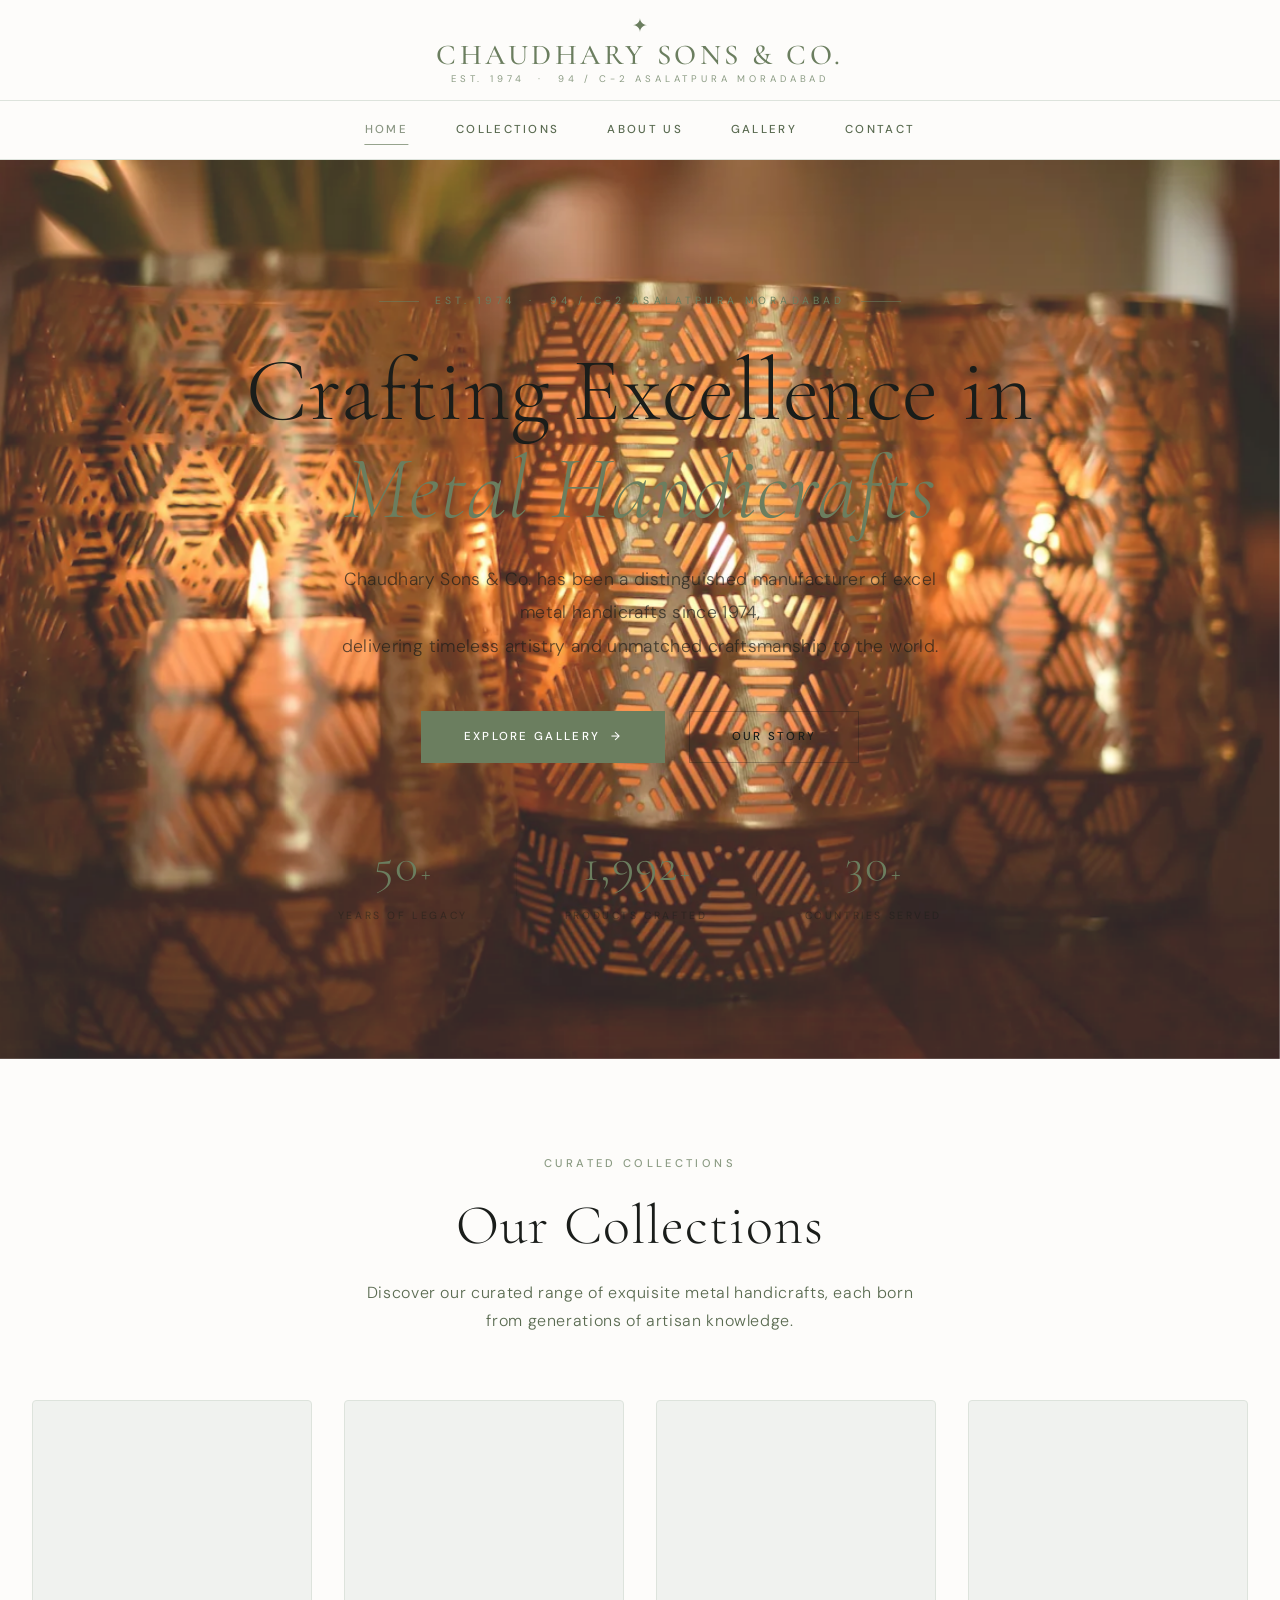
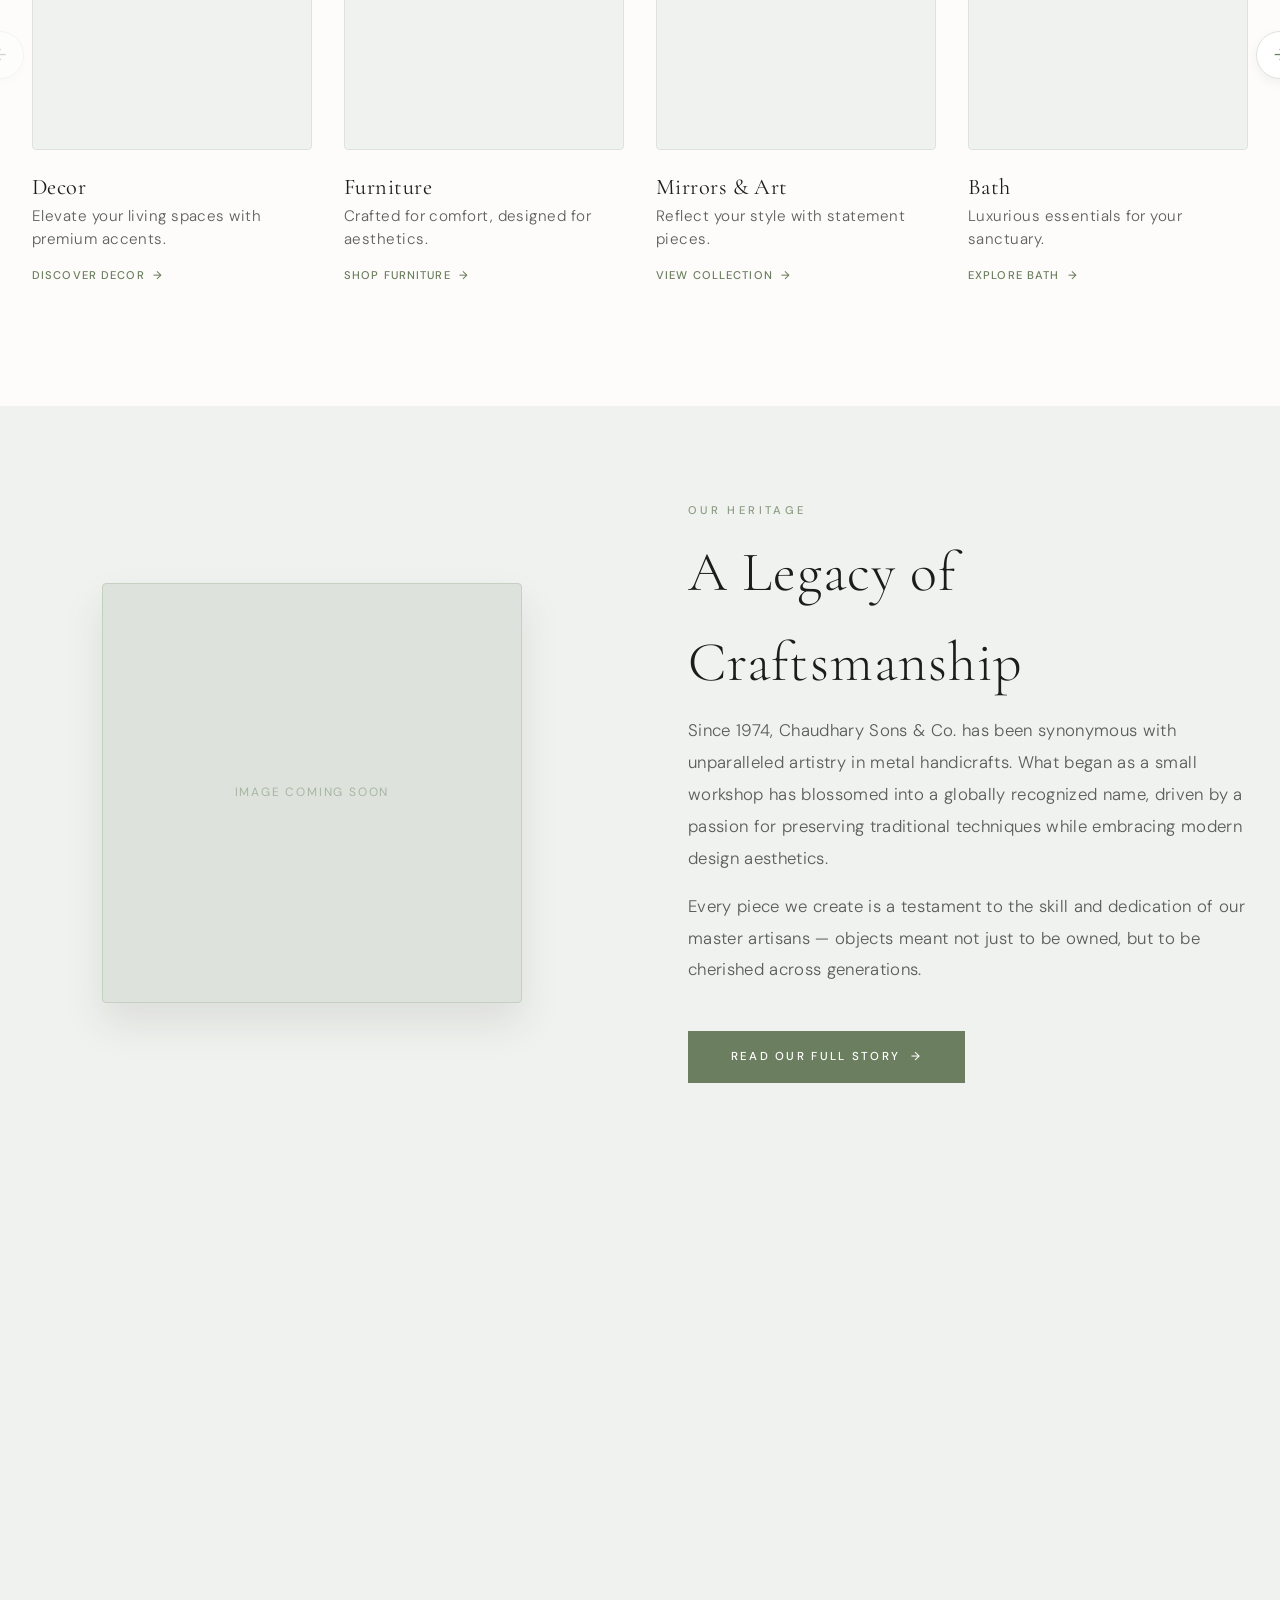
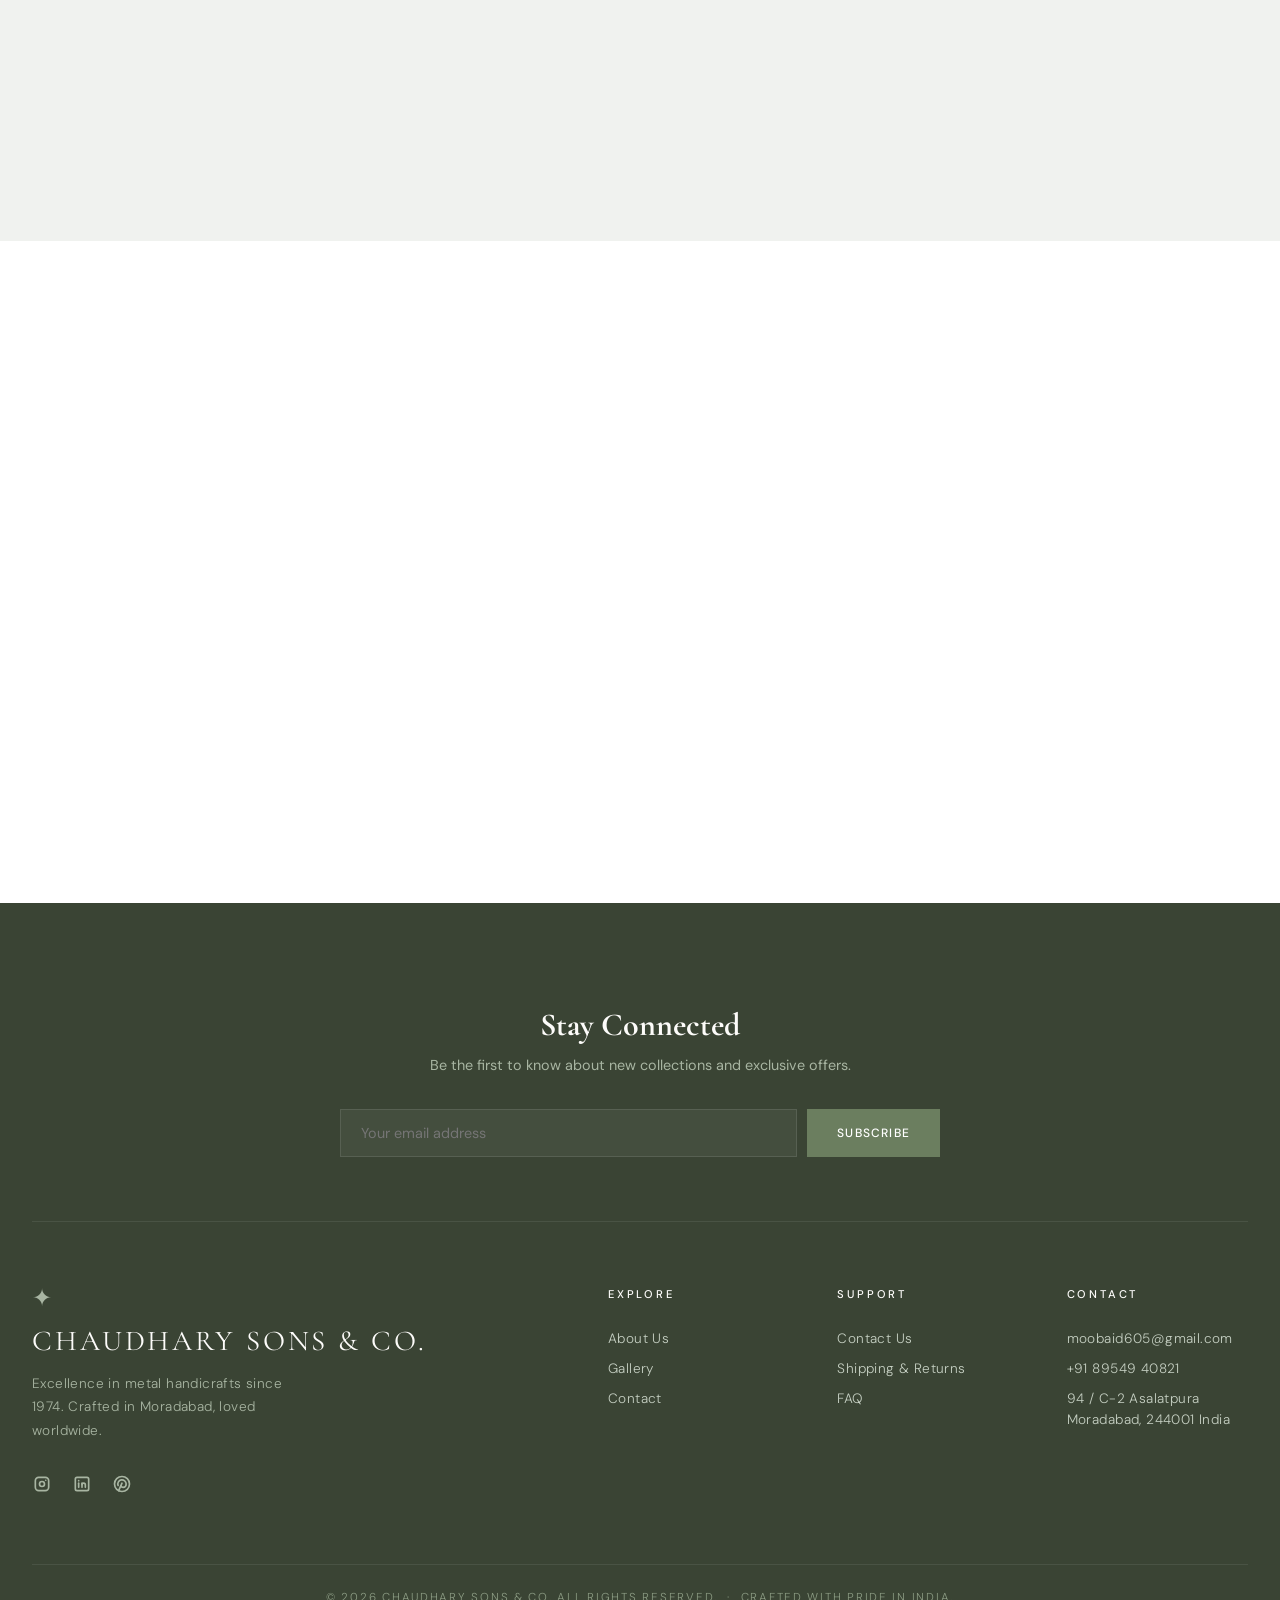
==== commit d9942209: "CollectionPages" ====
--- a/index.html
+++ b/index.html
@@ -104,87 +104,54 @@
     <div class="collections-carousel-wrapper">
       <button class="carousel-btn carousel-btn--prev" id="carousel-prev" aria-label="Previous">&#8592;</button>
       <div class="collections-carousel" id="collections-carousel">
-<<<<<<< HEAD
         <a href="decor.html" class="collection-tile reveal" style="display: block; text-decoration: none; color: inherit;">
-=======
-        <div class="collection-tile reveal">
->>>>>>> f44a7f5b6ea18f5ad6714b1d21c2e45d4ef85a61
           <img src="./assets/home%20decor.webp" alt="Decor" class="tile-image" style="object-fit: cover;" loading="lazy" />
           <div class="tile-body">
             <h3 class="tile-title">Decor</h3>
             <p class="tile-desc">Elevate your living spaces with premium accents.</p>
             <span class="tile-cta">Discover Decor &nbsp;→</span>
           </div>
-<<<<<<< HEAD
         </a>
         <a href="furniture.html" class="collection-tile reveal" style="display: block; text-decoration: none; color: inherit;">
-=======
-        </div>
-        <div class="collection-tile reveal">
->>>>>>> f44a7f5b6ea18f5ad6714b1d21c2e45d4ef85a61
           <img src="./assets/furniture.webp" alt="Furniture" class="tile-image" style="object-fit: cover;" loading="lazy" />
           <div class="tile-body">
             <h3 class="tile-title">Furniture</h3>
             <p class="tile-desc">Crafted for comfort, designed for aesthetics.</p>
             <span class="tile-cta">Shop Furniture &nbsp;→</span>
           </div>
-<<<<<<< HEAD
         </a>
         <a href="mirror-and-art.html" class="collection-tile reveal" style="display: block; text-decoration: none; color: inherit;">
-=======
-        </div>
-        <div class="collection-tile reveal">
->>>>>>> f44a7f5b6ea18f5ad6714b1d21c2e45d4ef85a61
           <img src="./assets/mirror%20and%20art.webp" alt="Mirrors &amp; Art" class="tile-image" style="object-fit: cover;" loading="lazy" />
           <div class="tile-body">
             <h3 class="tile-title">Mirrors &amp; Art</h3>
             <p class="tile-desc">Reflect your style with statement pieces.</p>
             <span class="tile-cta">View Collection &nbsp;→</span>
           </div>
-<<<<<<< HEAD
         </a>
         <a href="bath.html" class="collection-tile reveal" style="display: block; text-decoration: none; color: inherit;">
-=======
-        </div>
-        <div class="collection-tile reveal">
->>>>>>> f44a7f5b6ea18f5ad6714b1d21c2e45d4ef85a61
           <img src="./assets/bathroom.webp" alt="Bath" class="tile-image" style="object-fit: cover;" loading="lazy" />
           <div class="tile-body">
             <h3 class="tile-title">Bath</h3>
             <p class="tile-desc">Luxurious essentials for your sanctuary.</p>
             <span class="tile-cta">Explore Bath &nbsp;→</span>
           </div>
-<<<<<<< HEAD
         </a>
         <a href="atelier.html" class="collection-tile reveal" style="display: block; text-decoration: none; color: inherit;">
-=======
-        </div>
-        <div class="collection-tile reveal">
->>>>>>> f44a7f5b6ea18f5ad6714b1d21c2e45d4ef85a61
           <img src="./assets/atelier.webp" alt="Atelier" class="tile-image" style="object-fit: cover;" loading="lazy" />
           <div class="tile-body">
             <h3 class="tile-title">Atelier</h3>
             <p class="tile-desc">Bespoke creations for unique visions.</p>
             <span class="tile-cta">Discover Atelier &nbsp;→</span>
           </div>
-<<<<<<< HEAD
         </a>
         <a href="lighting.html" class="collection-tile reveal" style="display: block; text-decoration: none; color: inherit;">
-=======
-        </div>
-        <div class="collection-tile reveal">
->>>>>>> f44a7f5b6ea18f5ad6714b1d21c2e45d4ef85a61
           <img src="./assets/lighting.webp" alt="Lighting" class="tile-image" style="object-fit: cover;" loading="lazy" />
           <div class="tile-body">
             <h3 class="tile-title">Lighting</h3>
             <p class="tile-desc">Illuminate with brilliant, artistic designs.</p>
             <span class="tile-cta">Shop Lighting &nbsp;→</span>
           </div>
-<<<<<<< HEAD
-        </a>
-=======
-        </div>
->>>>>>> f44a7f5b6ea18f5ad6714b1d21c2e45d4ef85a61
+        </a>
       </div>
       <button class="carousel-btn carousel-btn--next" id="carousel-next" aria-label="Next">&#8594;</button>
     </div>
--- a/style.css
+++ b/style.css
@@ -1945,5 +1945,3 @@
   line-height: 1.5;
 }
 
-=======
->>>>>>> f44a7f5b6ea18f5ad6714b1d21c2e45d4ef85a61
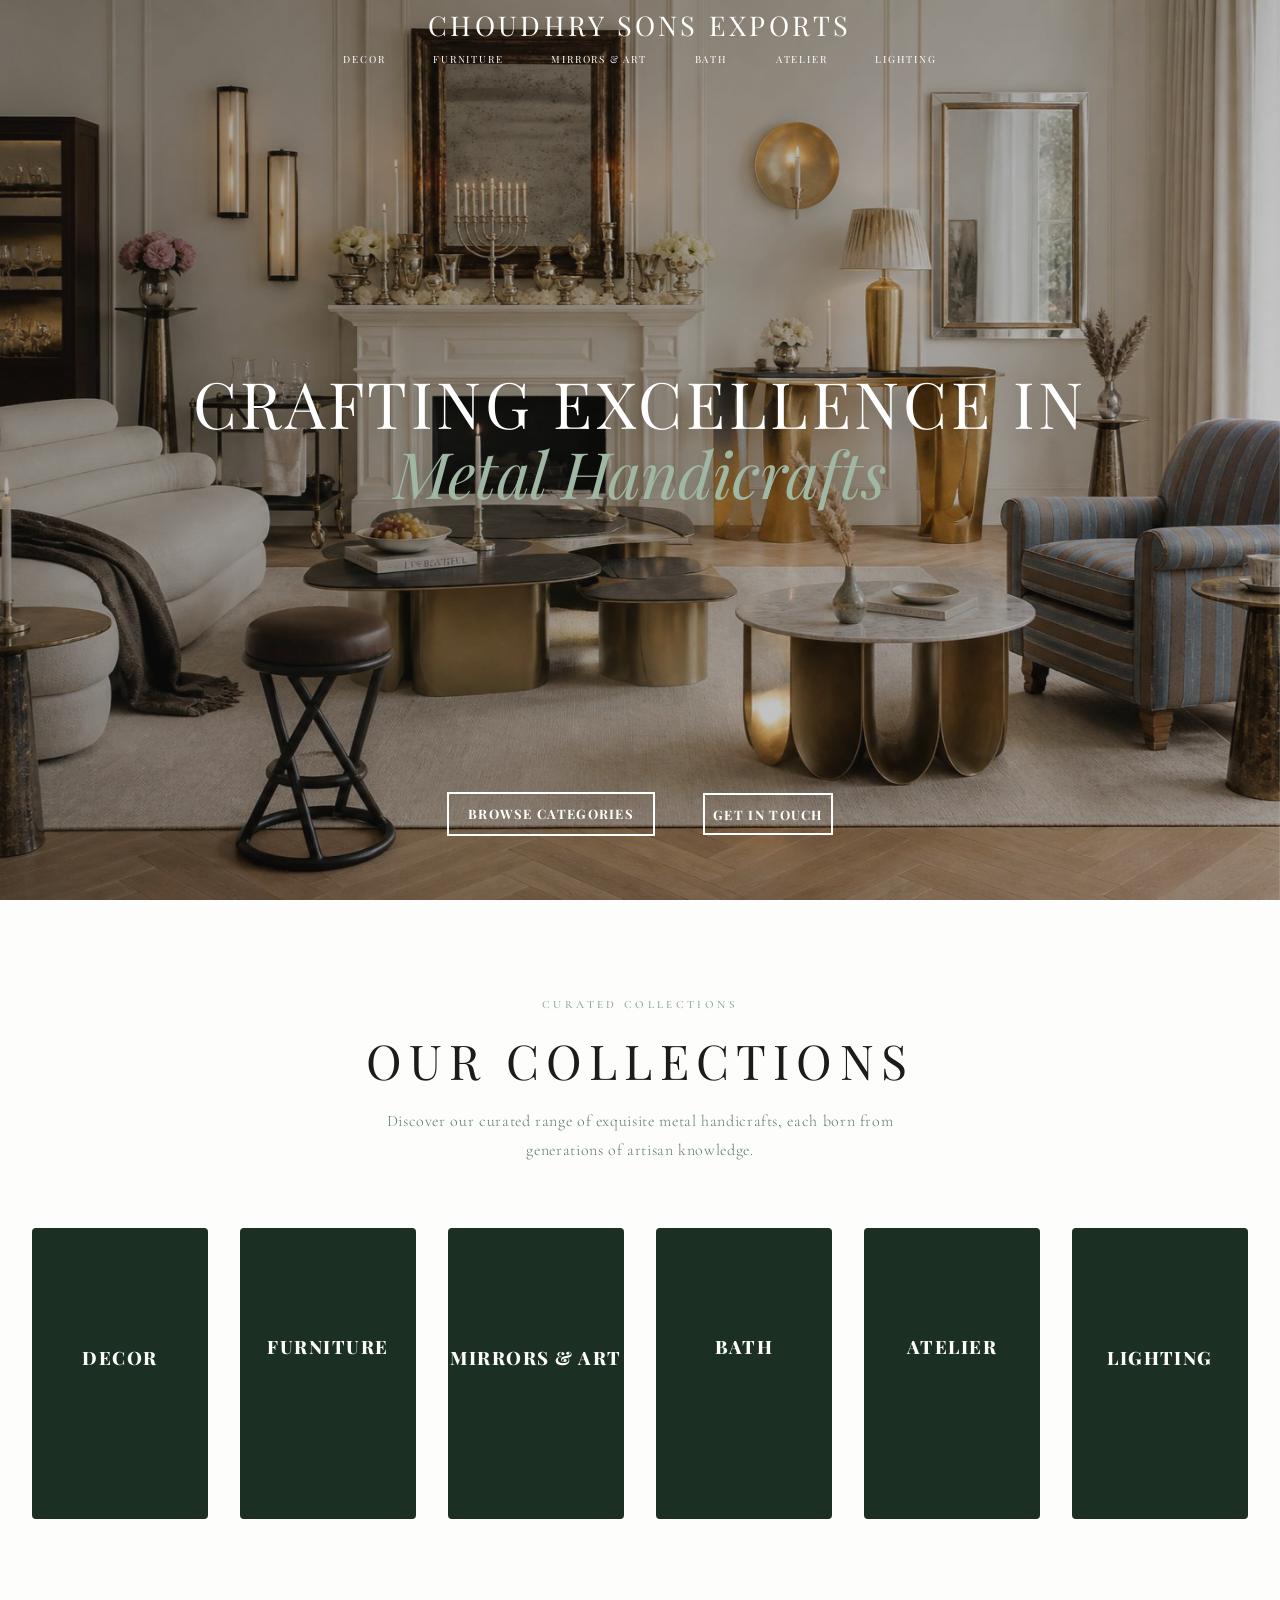
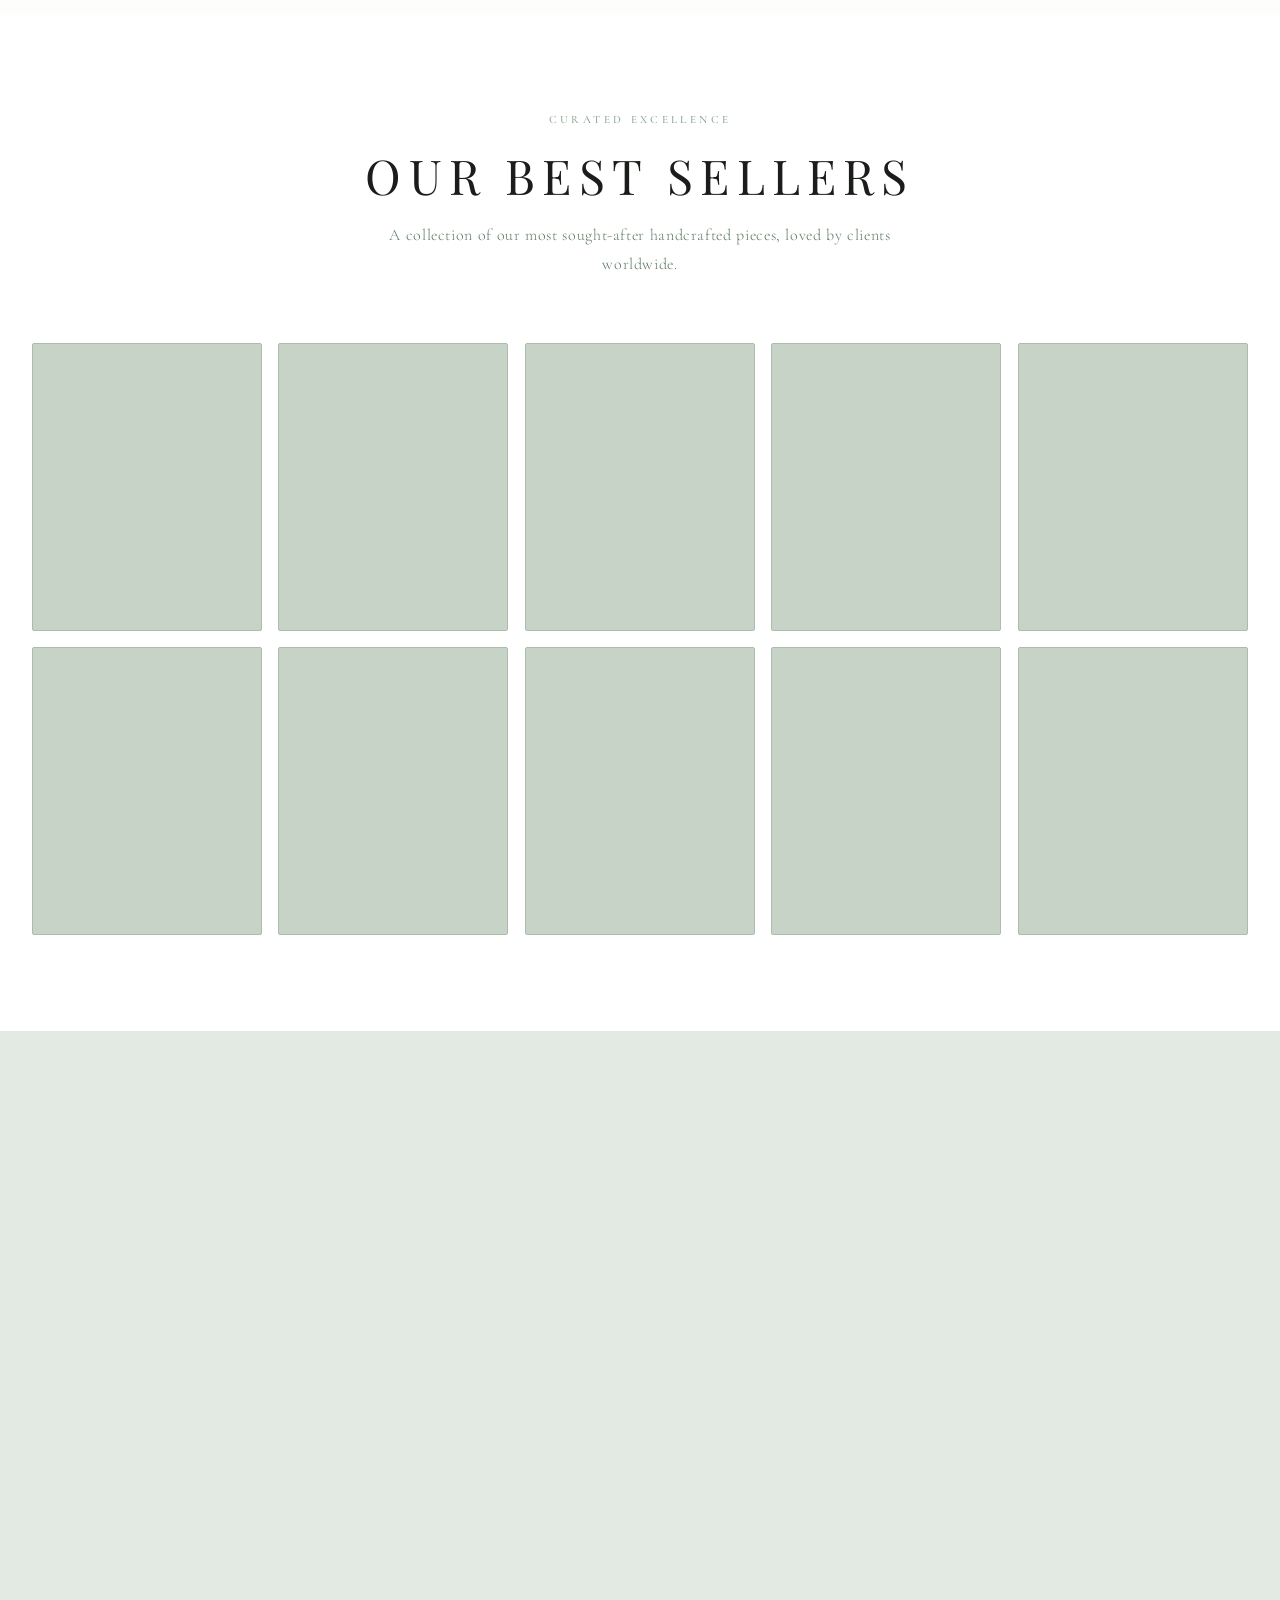
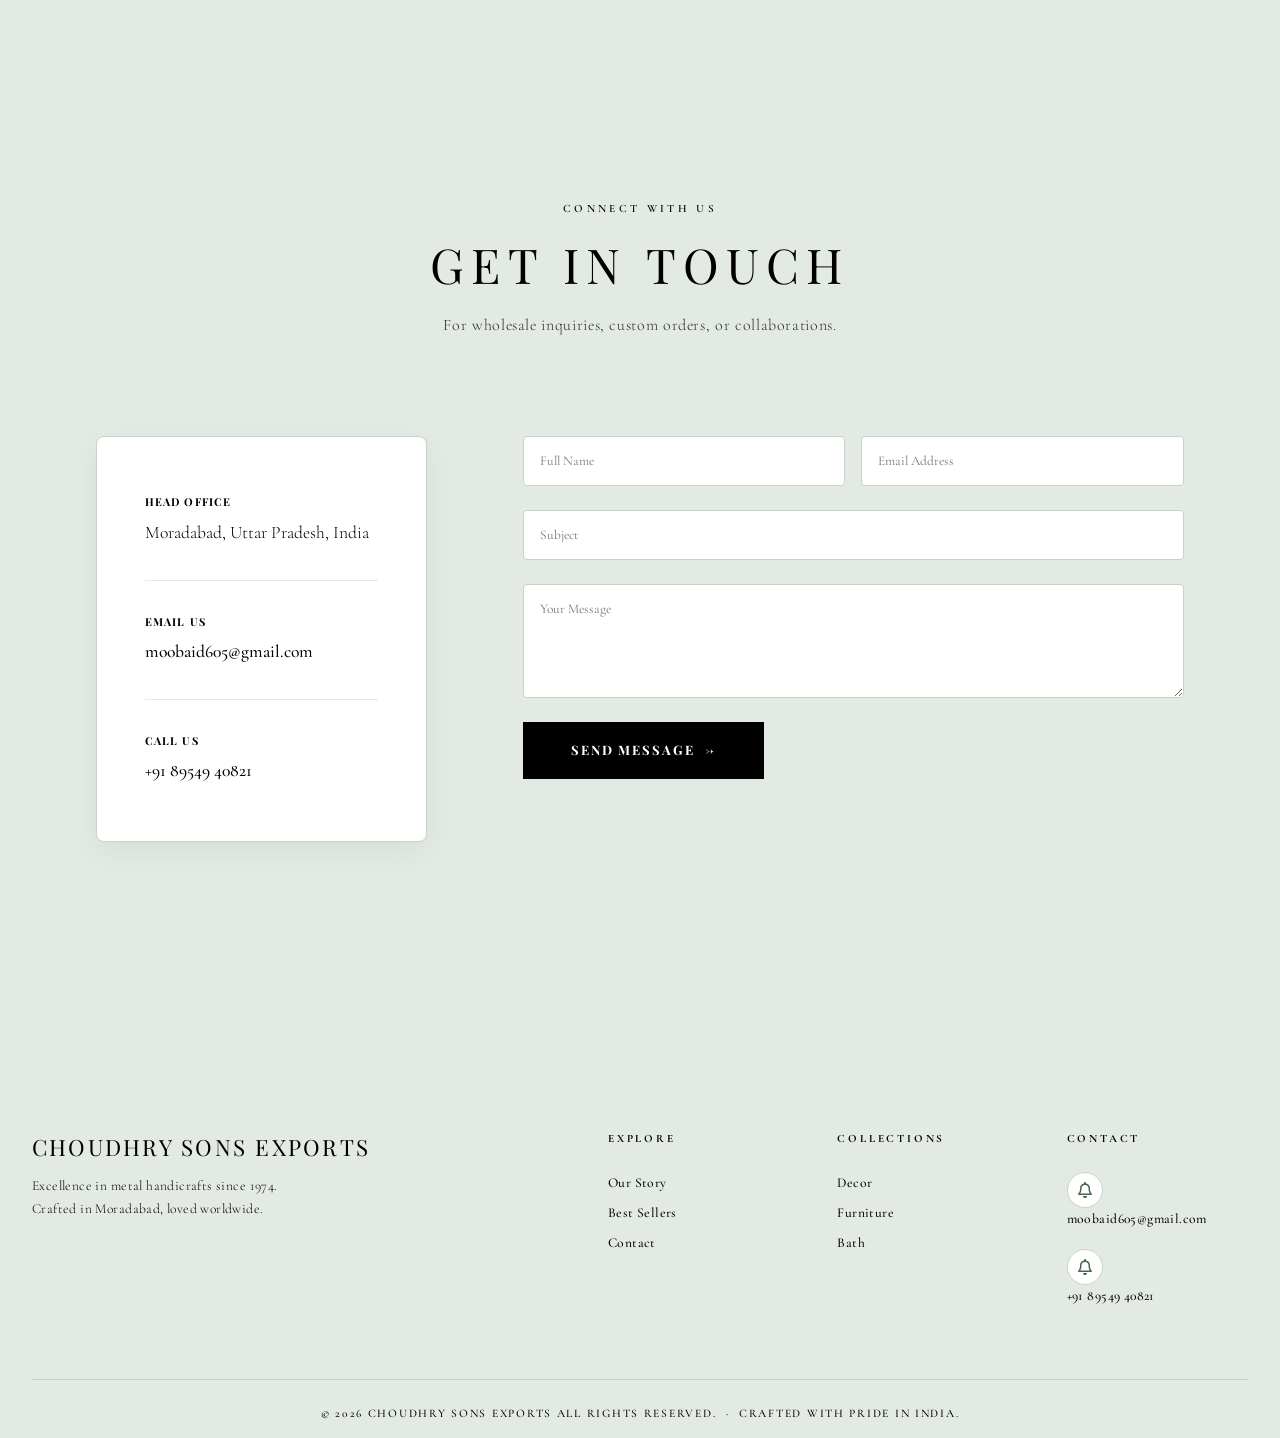
==== commit ebc6b58a: "Finalized luxury minimalist redesign with 3D elements and refined color palette" ====
--- a/index.html
+++ b/index.html
@@ -3,25 +3,23 @@
 <head>
   <meta charset="UTF-8" />
   <meta name="viewport" content="width=device-width, initial-scale=1.0" />
-  <title>Chaudhary Sons &amp; Co. — Exquisite Metal Handicrafts Since 1974</title>
-  <meta name="description" content="Chaudhary Sons & Co. is a premier manufacturer of exquisite metal handicrafts, delivering unmatched artistry and quality since 1974." />
+  <title>Choudhry Sons Exports — Exquisite Metal Handicrafts Since 1974</title>
+  <meta name="description" content="Choudhry Sons Exports is a premier manufacturer of exquisite metal handicrafts, delivering unmatched artistry and quality since 1974." />
   <link rel="stylesheet" href="style.css" />
   <!-- Preload LCP hero image so it starts fetching immediately -->
-  <link rel="preload" as="image" href="./assets/hero-bg.webp" fetchpriority="high" />
+  <link rel="preload" as="image" href="./assets/hero-bg.jpeg" fetchpriority="high" />
   <link rel="preconnect" href="https://fonts.googleapis.com" />
   <link rel="preconnect" href="https://fonts.gstatic.com" crossorigin />
-  <link href="https://fonts.googleapis.com/css2?family=Cormorant+Garamond:ital,wght@0,300;0,400;0,500;0,600;0,700;1,300;1,400;1,500;1,600&family=DM+Sans:ital,opsz,wght@0,9..40,300;0,9..40,400;0,9..40,500;0,9..40,600;1,9..40,300;1,9..40,400&display=swap" rel="stylesheet" />
+  <link href="https://fonts.googleapis.com/css2?family=Playfair+Display:ital,wght@0,400..900;1,400..900&family=Cormorant+Garamond:ital,wght@0,300;0,400;0,500;0,600;0,700;1,300;1,400;1,500;1,600&display=swap" rel="stylesheet" />
 </head>
 <body>
 
 
   <!-- HEADER -->
-  <header class="site-header" id="site-header">
+  <header class="site-header header-transparent" id="site-header">
     <div class="header-top">
       <a href="index.html" class="brand" id="brand-logo">
-        <span class="brand-icon">✦</span>
-        <span class="brand-name">Chaudhary Sons &amp; Co.</span>
-        <span class="brand-sub">Est. 1974 &nbsp;·&nbsp; 94 / C-2 Asalatpura Moradabad</span>
+        <h1 class="brand-name">Choudhry Sons Exports</h1>
       </a>
       <button class="menu-toggle" id="menu-toggle" aria-label="Toggle navigation menu">
         <span></span><span></span><span></span>
@@ -29,11 +27,12 @@
     </div>
     <div class="header-bottom">
       <nav class="main-nav" id="main-nav">
-        <a href="index.html" class="nav-link active">Home</a>
-        <a href="#collections-section" class="nav-link">Collections</a>
-        <a href="about.html" class="nav-link">About Us</a>
-        <a href="gallery.html" class="nav-link">Gallery</a>
-        <a href="contact.html" class="nav-link">Contact</a>
+        <a href="decor.html" class="nav-link">Decor</a>
+        <a href="furniture.html" class="nav-link">Furniture</a>
+        <a href="mirror-and-art.html" class="nav-link">Mirrors & Art</a>
+        <a href="bath.html" class="nav-link">Bath</a>
+        <a href="atelier.html" class="nav-link">Atelier</a>
+        <a href="lighting.html" class="nav-link">Lighting</a>
       </nav>
     </div>
   </header>
@@ -42,8 +41,8 @@
   <section class="hero" id="hero-section">
     <div class="hero-bg">
       <img
-        src="./assets/hero-bg.webp"
-        alt="Exquisite metal handicraft collection by Chaudhary Sons &amp; Co."
+        src="./assets/hero-bg.jpeg"
+        alt="Exquisite metal handicraft collection by Choudhry Sons Exports"
         width="1920"
         height="1080"
         decoding="async"
@@ -52,45 +51,15 @@
       <div class="hero-overlay"></div>
     </div>
     <div class="hero-content">
-      <div class="hero-badge">
-        <span class="badge-line"></span>
-        <span class="badge-text">Est. 1974 &nbsp;·&nbsp; 94 / C-2 Asalatpura Moradabad</span>
-        <span class="badge-line"></span>
-      </div>
       <h1 class="hero-title">
         <span class="title-line">Crafting Excellence in</span>
         <span class="title-line accent">Metal Handicrafts</span>
       </h1>
-      <p class="hero-description">
-        Chaudhary Sons &amp; Co. has been a distinguished manufacturer of excel metal handicrafts since 1974,
-        <br />delivering timeless artistry and unmatched craftsmanship to the world.
-      </p>
-      <div class="hero-actions">
-        <a href="gallery.html" class="btn btn-primary" id="explore-btn">Explore Gallery &nbsp;→</a>
-        <a href="about.html" class="btn btn-outline" id="story-btn">Our Story</a>
-      </div>
-      <div class="hero-stats">
-        <div class="stat">
-          <div class="stat-num-row">
-            <span class="stat-number" data-target="50">0</span><span class="stat-suffix">+</span>
-          </div>
-          <span class="stat-label">Years of Legacy</span>
-        </div>
-        <div class="stat-divider"></div>
-        <div class="stat">
-          <div class="stat-num-row">
-            <span class="stat-number" data-target="2000">0</span><span class="stat-suffix">+</span>
-          </div>
-          <span class="stat-label">Products Crafted</span>
-        </div>
-        <div class="stat-divider"></div>
-        <div class="stat">
-          <div class="stat-num-row">
-            <span class="stat-number" data-target="30">0</span><span class="stat-suffix">+</span>
-          </div>
-          <span class="stat-label">Countries Served</span>
-        </div>
-      </div>
+    </div>
+
+    <div class="hero-actions">
+      <a class="hero-btn-browse" href="#collections-section">Browse Categories</a>
+      <a href="#contact-section" class="hero-btn-touch">Get In Touch</a>
     </div>
   </section>
 
@@ -102,78 +71,112 @@
       <p class="section-subtitle">Discover our curated range of exquisite metal handicrafts, each born from generations of artisan knowledge.</p>
     </div>
     <div class="collections-carousel-wrapper">
-      <button class="carousel-btn carousel-btn--prev" id="carousel-prev" aria-label="Previous">&#8592;</button>
       <div class="collections-carousel" id="collections-carousel">
-        <a href="decor.html" class="collection-tile reveal" style="display: block; text-decoration: none; color: inherit;">
-          <img src="./assets/home%20decor.webp" alt="Decor" class="tile-image" style="object-fit: cover;" loading="lazy" />
-          <div class="tile-body">
-            <h3 class="tile-title">Decor</h3>
-            <p class="tile-desc">Elevate your living spaces with premium accents.</p>
-            <span class="tile-cta">Discover Decor &nbsp;→</span>
-          </div>
-        </a>
-        <a href="furniture.html" class="collection-tile reveal" style="display: block; text-decoration: none; color: inherit;">
-          <img src="./assets/furniture.webp" alt="Furniture" class="tile-image" style="object-fit: cover;" loading="lazy" />
-          <div class="tile-body">
-            <h3 class="tile-title">Furniture</h3>
-            <p class="tile-desc">Crafted for comfort, designed for aesthetics.</p>
-            <span class="tile-cta">Shop Furniture &nbsp;→</span>
-          </div>
-        </a>
-        <a href="mirror-and-art.html" class="collection-tile reveal" style="display: block; text-decoration: none; color: inherit;">
-          <img src="./assets/mirror%20and%20art.webp" alt="Mirrors &amp; Art" class="tile-image" style="object-fit: cover;" loading="lazy" />
-          <div class="tile-body">
-            <h3 class="tile-title">Mirrors &amp; Art</h3>
-            <p class="tile-desc">Reflect your style with statement pieces.</p>
-            <span class="tile-cta">View Collection &nbsp;→</span>
-          </div>
-        </a>
-        <a href="bath.html" class="collection-tile reveal" style="display: block; text-decoration: none; color: inherit;">
-          <img src="./assets/bathroom.webp" alt="Bath" class="tile-image" style="object-fit: cover;" loading="lazy" />
-          <div class="tile-body">
-            <h3 class="tile-title">Bath</h3>
-            <p class="tile-desc">Luxurious essentials for your sanctuary.</p>
-            <span class="tile-cta">Explore Bath &nbsp;→</span>
-          </div>
-        </a>
-        <a href="atelier.html" class="collection-tile reveal" style="display: block; text-decoration: none; color: inherit;">
-          <img src="./assets/atelier.webp" alt="Atelier" class="tile-image" style="object-fit: cover;" loading="lazy" />
-          <div class="tile-body">
-            <h3 class="tile-title">Atelier</h3>
-            <p class="tile-desc">Bespoke creations for unique visions.</p>
-            <span class="tile-cta">Discover Atelier &nbsp;→</span>
-          </div>
-        </a>
-        <a href="lighting.html" class="collection-tile reveal" style="display: block; text-decoration: none; color: inherit;">
-          <img src="./assets/lighting.webp" alt="Lighting" class="tile-image" style="object-fit: cover;" loading="lazy" />
-          <div class="tile-body">
-            <h3 class="tile-title">Lighting</h3>
-            <p class="tile-desc">Illuminate with brilliant, artistic designs.</p>
-            <span class="tile-cta">Shop Lighting &nbsp;→</span>
-          </div>
-        </a>
-      </div>
-      <button class="carousel-btn carousel-btn--next" id="carousel-next" aria-label="Next">&#8594;</button>
-    </div>
-  </section>
-
-  <!-- ABOUT / LEGACY -->
+        <!-- Tile 1: Decor -->
+        <a href="decor.html" class="collection-tile card reveal" style="display: block;">
+          <img src="./assets/home%20decor.webp" alt="Decor" class="tile-bg-img" loading="lazy" />
+          <div class="border"></div>
+          <div class="content">
+            <h3 class="tile-name">Decor</h3>
+            <p class="tile-tagline">Elevate your living spaces</p>
+          </div>
+        </a>
+
+        <!-- Tile 2: Furniture -->
+        <a href="furniture.html" class="collection-tile card reveal" style="display: block;">
+          <img src="./assets/furniture.webp" alt="Furniture" class="tile-bg-img" loading="lazy" />
+          <div class="border"></div>
+          <div class="content">
+            <h3 class="tile-name">Furniture</h3>
+            <p class="tile-tagline">Crafted for comfort & style</p>
+          </div>
+        </a>
+
+        <!-- Tile 3: Mirrors & Art -->
+        <a href="mirror-and-art.html" class="collection-tile card reveal" style="display: block;">
+          <img src="./assets/mirror%20and%20art.webp" alt="Mirrors & Art" class="tile-bg-img" loading="lazy" />
+          <div class="border"></div>
+          <div class="content">
+            <h3 class="tile-name">Mirrors & Art</h3>
+            <p class="tile-tagline">Reflect your unique style</p>
+          </div>
+        </a>
+
+        <!-- Tile 4: Bath -->
+        <a href="bath.html" class="collection-tile card reveal" style="display: block;">
+          <img src="./assets/bathroom.webp" alt="Bath" class="tile-bg-img" loading="lazy" />
+          <div class="border"></div>
+          <div class="content">
+            <h3 class="tile-name">Bath</h3>
+            <p class="tile-tagline">Luxurious sanctuary essentials</p>
+          </div>
+        </a>
+
+        <!-- Tile 5: Atelier -->
+        <a href="atelier.html" class="collection-tile card reveal" style="display: block;">
+          <img src="./assets/atelier.webp" alt="Atelier" class="tile-bg-img" loading="lazy" />
+          <div class="border"></div>
+          <div class="content">
+            <h3 class="tile-name">Atelier</h3>
+            <p class="tile-tagline">Bespoke artisan creations</p>
+          </div>
+        </a>
+
+        <!-- Tile 6: Lighting -->
+        <a href="lighting.html" class="collection-tile card reveal" style="display: block;">
+          <img src="./assets/lighting.webp" alt="Lighting" class="tile-bg-img" loading="lazy" />
+          <div class="border"></div>
+          <div class="content">
+            <h3 class="tile-name">Lighting</h3>
+            <p class="tile-tagline">Brilliant artistic designs</p>
+          </div>
+        </a>
+      </div>
+    </div>
+  </section>
+
+  <!-- BEST SELLERS SECTION -->
+  <section class="gallery-section" id="best-sellers-section" style="padding: var(--space-4xl) 0; background: var(--white);">
+    <div class="section-header reveal">
+      <span class="section-eyebrow">Curated Excellence</span>
+      <h2 class="section-title">Our Best Sellers</h2>
+      <p class="section-subtitle">A collection of our most sought-after handcrafted pieces, loved by clients worldwide.</p>
+    </div>
+    <div class="gallery-grid" style="display: grid; grid-template-columns: repeat(5, 1fr); gap: var(--space-md); padding: 0 var(--space-xl); max-width: var(--max-width); margin: 0 auto;">
+      <div class="gallery-item placeholder-img reveal" style="aspect-ratio: 4/5; border-radius: 2px;"></div>
+      <div class="gallery-item placeholder-img reveal" style="aspect-ratio: 4/5; border-radius: 2px;"></div>
+      <div class="gallery-item placeholder-img reveal" style="aspect-ratio: 4/5; border-radius: 2px;"></div>
+      <div class="gallery-item placeholder-img reveal" style="aspect-ratio: 4/5; border-radius: 2px;"></div>
+      <div class="gallery-item placeholder-img reveal" style="aspect-ratio: 4/5; border-radius: 2px;"></div>
+      <div class="gallery-item placeholder-img reveal" style="aspect-ratio: 4/5; border-radius: 2px;"></div>
+      <div class="gallery-item placeholder-img reveal" style="aspect-ratio: 4/5; border-radius: 2px;"></div>
+      <div class="gallery-item placeholder-img reveal" style="aspect-ratio: 4/5; border-radius: 2px;"></div>
+      <div class="gallery-item placeholder-img reveal" style="aspect-ratio: 4/5; border-radius: 2px;"></div>
+      <div class="gallery-item placeholder-img reveal" style="aspect-ratio: 4/5; border-radius: 2px;"></div>
+    </div>
+  </section>
+
+  <!-- ABOUT SECTION -->
   <section class="about" id="about-section">
     <div class="about-inner">
-      <div class="about-image placeholder-img reveal"></div>
       <div class="about-content reveal">
-        <span class="section-eyebrow">Our Heritage</span>
-        <h2 class="section-title">A Legacy of Craftsmanship</h2>
+        <span class="section-eyebrow">Our Story</span>
+        <h2 class="section-title">The Journey Since 1974</h2>
         <p class="about-text">
-          Since 1974, Chaudhary Sons &amp; Co. has been synonymous with unparalleled artistry in metal handicrafts. What began as a small workshop has blossomed into a globally recognized name, driven by a passion for preserving traditional techniques while embracing modern design aesthetics.
+          Choudhry Sons Exports was founded on a singular vision: to bring the rich tradition of Indian metalworking to the global stage. From our humble beginnings in a small artisan workshop, we have grown into an internationally respected name, renowned for our commitment to quality, authenticity, and design.
         </p>
         <p class="about-text">
-          Every piece we create is a testament to the skill and dedication of our master artisans — objects meant not just to be owned, but to be cherished across generations.
+          For generations, our family has worked alongside master craftsmen, passing down techniques that are simply impossible to replicate with machinery. Every curve we hammer, every pattern we engrave, and every finish we polish is a continuation of a story that is centuries old.
         </p>
-        <a href="about.html" class="btn btn-primary" style="margin-top: 1.8rem;">Read Our Full Story &nbsp;→</a>
-      </div>
-    </div>
-  </section>
+        <p class="about-text">
+          Today, our products grace homes, hotels, and galleries across more than 30 countries. Yet, our core philosophy remains unchanged: to create art that functions, and objects that endure.
+        </p>
+      </div>
+      <div class="about-image placeholder-img reveal"></div>
+    </div>
+  </section>
+
+
 
   <!-- THE CRAFT: PROCESS SECTION -->
   <section class="process-section" id="process-section">
@@ -208,107 +211,123 @@
 
   <!-- TESTIMONIALS -->
   <section class="testimonials-section" id="testimonials-section">
-    <div class="section-header reveal">
-      <span class="section-eyebrow">Client Voices</span>
-      <h2 class="section-title">What Our Clients Say</h2>
-    </div>
-    <div class="testimonials-grid">
-      <div class="testimonial-card reveal">
-        <span class="quote-mark">&ldquo;</span>
-        <p class="testimonial-text">Exceptional craftsmanship. The brass vases we ordered for our hotel lobby have received overwhelming admiration from our guests. Truly a mark of distinction.</p>
-        <div class="testimonial-author">
-          <span class="author-name">James Hartwell</span>
-          <span class="author-role">Director, The Meridian Hotels, London</span>
-        </div>
-      </div>
-      <div class="testimonial-card reveal">
-        <span class="quote-mark">&ldquo;</span>
-        <p class="testimonial-text">We have worked with many artisan suppliers globally, and none match the quality and consistency of Chaudhary Sons. Their attention to detail is unparalleled.</p>
-        <div class="testimonial-author">
-          <span class="author-name">Camille Renard</span>
-          <span class="author-role">Head Buyer, Maison du Luxe, Paris</span>
-        </div>
-      </div>
-      <div class="testimonial-card reveal">
-        <span class="quote-mark">&ldquo;</span>
-        <p class="testimonial-text">The custom copper trays for our restaurant were delivered flawlessly. The team's communication and craftsmanship are both world-class.</p>
-        <div class="testimonial-author">
-          <span class="author-name">Aisha Al-Farsi</span>
-          <span class="author-role">Interior Architect, Dubai</span>
+    <div class="testimonial-3d-container reveal">
+      <div class="section-header">
+        <span class="section-eyebrow">Client Voices</span>
+        <h2 class="section-title">What Our Clients Say</h2>
+      </div>
+      <div class="testimonials-track" id="testimonials-track">
+        <div class="testimonial-slide">
+          <div class="testimonial-card">
+            <span class="quote-mark">&ldquo;</span>
+            <p class="testimonial-text">Exceptional craftsmanship. The brass vases we ordered for our hotel lobby have received overwhelming admiration from our guests. Truly a mark of distinction.</p>
+            <div class="testimonial-author">
+              <span class="author-name">James Hartwell</span>
+              <span class="author-role">Director, The Meridian Hotels, London</span>
+            </div>
+          </div>
+        </div>
+        <div class="testimonial-slide">
+          <div class="testimonial-card">
+            <span class="quote-mark">&ldquo;</span>
+            <p class="testimonial-text">We have worked with many artisan suppliers globally, and none match the quality and consistency of Choudhry Sons Exports. Their attention to detail is unparalleled.</p>
+            <div class="testimonial-author">
+              <span class="author-name">Camille Renard</span>
+              <span class="author-role">Head Buyer, Maison du Luxe, Paris</span>
+            </div>
+          </div>
+        </div>
+        <div class="testimonial-slide">
+          <div class="testimonial-card">
+            <span class="quote-mark">&ldquo;</span>
+            <p class="testimonial-text">The custom copper trays for our restaurant were delivered flawlessly. The team's communication and craftsmanship are both world-class.</p>
+            <div class="testimonial-author">
+              <span class="author-name">Aisha Al-Farsi</span>
+              <span class="author-role">Interior Architect, Dubai</span>
+            </div>
+          </div>
         </div>
       </div>
     </div>
   </section>
 
   <!-- FOOTER -->
-  <footer class="site-footer">
-    <div class="footer-newsletter">
-      <div class="footer-newsletter-inner">
-        <h3 class="newsletter-title">Stay Connected</h3>
-        <p class="newsletter-subtitle">Be the first to know about new collections and exclusive offers.</p>
-        <form class="newsletter-form" id="newsletter-form" action="#" method="POST">
-          <input type="email" class="newsletter-input" placeholder="Your email address" aria-label="Email address" required />
-          <button type="submit" class="newsletter-btn">Subscribe</button>
-        </form>
-      </div>
-    </div>
-    <div class="footer-inner">
+  <footer class="site-footer" id="contact-section">
+    <div class="footer-contact-area" style="padding: var(--space-4xl) var(--space-xl); background: var(--journey-green);">
+      <div class="section-header reveal" style="text-align: center; margin-bottom: var(--space-3xl);">
+        <span class="section-eyebrow" style="color: #000000; font-weight: 600;">Connect With Us</span>
+        <h2 class="section-title" style="color: #000000;">Get in Touch</h2>
+        <p class="section-subtitle" style="color: #000000; opacity: 0.8;">For wholesale inquiries, custom orders, or collaborations.</p>
+      </div>
+      <div class="contact-layout" style="display: grid; grid-template-columns: 1fr 2fr; gap: var(--space-4xl); max-width: var(--max-width); margin: 0 auto;">
+        <aside class="contact-sidebar reveal" style="background: var(--white); padding: var(--space-2xl); border-radius: 8px; border: 1px solid var(--sage-200); box-shadow: 0 10px 30px rgba(0,0,0,0.05);">
+          <div class="sidebar-section">
+            <h4 class="sidebar-label" style="font-weight: 700; color: #000000; margin-bottom: 0.5rem; font-family: var(--font-display); text-transform: uppercase; letter-spacing: 0.1em;">Head Office</h4>
+            <p class="sidebar-text" style="color: #000000; font-family: var(--font-body); font-size: 1.1rem;">Moradabad, Uttar Pradesh, India</p>
+          </div>
+          <div style="margin: 1.5rem 0; height: 1px; background: var(--sage-100);"></div>
+          <div class="sidebar-section">
+            <h4 class="sidebar-label" style="font-weight: 700; color: #000000; margin-bottom: 0.5rem; font-family: var(--font-display); text-transform: uppercase; letter-spacing: 0.1em;">Email Us</h4>
+            <a href="mailto:moobaid605@gmail.com" style="color: #000000; text-decoration: none; font-family: var(--font-body); font-size: 1.1rem; font-weight: 500;">moobaid605@gmail.com</a>
+          </div>
+          <div style="margin: 1.5rem 0; height: 1px; background: var(--sage-100);"></div>
+          <div class="sidebar-section">
+            <h4 class="sidebar-label" style="font-weight: 700; color: #000000; margin-bottom: 0.5rem; font-family: var(--font-display); text-transform: uppercase; letter-spacing: 0.1em;">Call Us</h4>
+            <a href="tel:+918954940821" style="color: #000000; text-decoration: none; font-family: var(--font-body); font-size: 1.1rem; font-weight: 500;">+91 89549 40821</a>
+          </div>
+        </aside>
+        <div class="contact-form-wrapper reveal">
+          <form action="#" method="POST" style="display: flex; flex-direction: column; gap: 1.5rem;">
+            <div style="display: grid; grid-template-columns: 1fr 1fr; gap: 1rem;">
+              <input type="text" placeholder="Full Name" style="padding: 1rem; border: 1px solid var(--sage-200); border-radius: 4px; background: var(--white); font-family: var(--font-body); color: #000;" required />
+              <input type="email" placeholder="Email Address" style="padding: 1rem; border: 1px solid var(--sage-200); border-radius: 4px; background: var(--white); font-family: var(--font-body); color: #000;" required />
+            </div>
+            <input type="text" placeholder="Subject" style="padding: 1rem; border: 1px solid var(--sage-200); border-radius: 4px; background: var(--white); font-family: var(--font-body); color: #000;" required />
+            <textarea placeholder="Your Message" rows="5" style="padding: 1rem; border: 1px solid var(--sage-200); border-radius: 4px; background: var(--white); font-family: var(--font-body); color: #000;" required></textarea>
+            <button type="submit" class="form-submit-btn">Send Message &nbsp;→</button>
+          </form>
+        </div>
+      </div>
+    </div>
+
+    <div class="footer-inner" style="padding-top: var(--space-4xl);">
       <div class="footer-brand">
-        <span class="brand-icon" style="color: var(--sage-400); font-size: 1.5rem;">✦</span>
-        <h3 class="footer-brand-name">Chaudhary Sons &amp; Co.</h3>
+        <h3 class="footer-brand-name">Choudhry Sons Exports</h3>
         <p class="footer-brand-desc">Excellence in metal handicrafts since 1974. Crafted in Moradabad, loved worldwide.</p>
-        <div class="footer-social">
-          <a href="#" class="social-link" aria-label="Instagram">
-            <svg xmlns="http://www.w3.org/2000/svg" width="20" height="20" viewBox="0 0 24 24" stroke-width="2" stroke="currentColor" fill="none" stroke-linecap="round" stroke-linejoin="round">
-              <path stroke="none" d="M0 0h24v24H0z" fill="none"/>
-              <rect x="4" y="4" width="16" height="16" rx="4" />
-              <circle cx="12" cy="12" r="3" />
-              <line x1="16.5" y1="7.5" x2="16.5" y2="7.501" />
-            </svg>
-          </a>
-          <a href="#" class="social-link" aria-label="LinkedIn">
-            <svg xmlns="http://www.w3.org/2000/svg" width="20" height="20" viewBox="0 0 24 24" stroke-width="2" stroke="currentColor" fill="none" stroke-linecap="round" stroke-linejoin="round">
-              <path stroke="none" d="M0 0h24v24H0z" fill="none"/>
-              <rect x="4" y="4" width="16" height="16" rx="2" />
-              <line x1="8" y1="11" x2="8" y2="16" />
-              <line x1="8" y1="8" x2="8" y2="8.01" />
-              <line x1="12" y1="16" x2="12" y2="11" />
-              <path d="M16 16v-3a2 2 0 0 0 -4 0" />
-            </svg>
-          </a>
-          <a href="#" class="social-link" aria-label="Pinterest">
-            <svg xmlns="http://www.w3.org/2000/svg" width="20" height="20" viewBox="0 0 24 24" stroke-width="2" stroke="currentColor" fill="none" stroke-linecap="round" stroke-linejoin="round">
-              <path stroke="none" d="M0 0h24v24H0z" fill="none"/>
-              <line x1="8" y1="20" x2="12" y2="11" />
-              <path d="M10.7 14c.437 1.263 1.43 2 2.55 2c2.071 0 3.75 -1.554 3.75 -4a5 5 0 1 0 -9.7 1.7" />
-              <circle cx="12" cy="12" r="9" />
-            </svg>
-          </a>
-        </div>
+
       </div>
       <div class="footer-links">
         <div class="link-group">
           <h4>Explore</h4>
-          <a href="about.html">About Us</a>
-          <a href="gallery.html">Gallery</a>
-          <a href="contact.html">Contact</a>
+          <a href="#about-section">Our Story</a>
+          <a href="#best-sellers-section">Best Sellers</a>
+          <a href="#contact-section">Contact</a>
         </div>
         <div class="link-group">
-          <h4>Support</h4>
-          <a href="contact.html">Contact Us</a>
-          <a href="#">Shipping &amp; Returns</a>
-          <a href="#">FAQ</a>
+          <h4>Collections</h4>
+          <a href="decor.html">Decor</a>
+          <a href="furniture.html">Furniture</a>
+          <a href="bath.html">Bath</a>
         </div>
         <div class="link-group">
           <h4>Contact</h4>
-          <p>moobaid605@gmail.com</p>
-          <p>+91 89549 40821</p>
-          <p>94 / C-2 Asalatpura Moradabad, 244001 India</p>
+          <a href="mailto:moobaid605@gmail.com" class="footer-contact-link">
+            <div class="bell-btn">
+              <svg viewBox="0 0 448 512" class="bell-icon"><path d="M224 0c-17.7 0-32 14.3-32 32V49.9C119.5 61.4 64 124.2 64 200v33.4c0 45.4-15.5 89.5-43.8 124.9L5.3 377c-5.8 7.2-6.9 17.1-2.9 25.4S14.8 416 24 416H424c9.2 0 17.6-5.3 21.6-13.6s2.9-18.2-2.9-25.4l-14.9-18.6C399.5 322.9 384 278.8 384 233.4V200c0-75.8-55.5-138.6-128-150.1V32c0-17.7-14.3-32-32-32zm0 96h8c57.4 0 104 46.6 104 104v33.4c0 47.9 13.9 94.6 39.7 134.6H72.3C98.1 328 112 281.3 112 233.4V200c0-57.4 46.6-104 104-104h8zm64 352H224 160c0 17 6.7 33.3 18.7 45.3s28.3 18.7 45.3 18.7s33.3-6.7 45.3-18.7s18.7-28.3 18.7-45.3z"></path></svg>
+            </div>
+            <span>moobaid605@gmail.com</span>
+          </a>
+          <a href="tel:+918954940821" class="footer-contact-link">
+            <div class="bell-btn">
+              <svg viewBox="0 0 448 512" class="bell-icon"><path d="M224 0c-17.7 0-32 14.3-32 32V49.9C119.5 61.4 64 124.2 64 200v33.4c0 45.4-15.5 89.5-43.8 124.9L5.3 377c-5.8 7.2-6.9 17.1-2.9 25.4S14.8 416 24 416H424c9.2 0 17.6-5.3 21.6-13.6s2.9-18.2-2.9-25.4l-14.9-18.6C399.5 322.9 384 278.8 384 233.4V200c0-75.8-55.5-138.6-128-150.1V32c0-17.7-14.3-32-32-32zm0 96h8c57.4 0 104 46.6 104 104v33.4c0 47.9 13.9 94.6 39.7 134.6H72.3C98.1 328 112 281.3 112 233.4V200c0-57.4 46.6-104 104-104h8zm64 352H224 160c0 17 6.7 33.3 18.7 45.3s28.3 18.7 45.3 18.7s33.3-6.7 45.3-18.7s18.7-28.3 18.7-45.3z"></path></svg>
+            </div>
+            <span>+91 89549 40821</span>
+          </a>
         </div>
       </div>
     </div>
     <div class="footer-bottom">
-      <p>&copy; 2026 Chaudhary Sons &amp; Co. All rights reserved. &nbsp;·&nbsp; Crafted with pride in India.</p>
+      <p>&copy; 2026 Choudhry Sons Exports All rights reserved. &nbsp;·&nbsp; Crafted with pride in India.</p>
     </div>
   </footer>
 
--- a/style.css
+++ b/style.css
@@ -1,34 +1,42 @@
 /* ========================================================
-   CHAUDHARY SONS & CO. — Design System
+   CHOUDHRY SONS EXPORTS — Design System
    Premium metal handicraft manufacturer website
    ======================================================== */
 
 /* ---------- CSS Custom Properties ---------- */
 :root {
-  /* Brand palette — Ivory White and Sage Green */
-  --ivory:      #FDFCFA;
-  --sage-100:   #F0F2EF;
-  --sage-200:   #DDE3DC;
-  --sage-300:   #C5CFC2;
-  --sage-400:   #A8B5A2;
-  --sage-500:   #8C9C84;
-  --sage-600:   #6B7E5F; /* Primary Sage */
-  --sage-700:   #5A6B51;
-  --sage-800:   #4A5742;
-  --sage-900:   #3A4434;
-
-  --ink:        #1A1D1A; /* Dark Olive/Charcoal for text */
-  --ink-70:     rgba(26, 29, 26, 0.7);
-  --ink-50:     rgba(26, 29, 26, 0.5);
-  --ink-30:     rgba(26, 29, 26, 0.3);
-  --ink-10:     rgba(26, 29, 26, 0.1);
-
-  --white:      #ffffff;
-  --white-90:   rgba(255, 255, 255, 0.9);
+  /* Brand Colors — Pure Ivory White Palette */
+  --ivory: #FDFDFB;      /* Brighter, neutral ivory white */
+  --white: #FFFFFF;
+  --white-90: rgba(255, 255, 255, 0.9);
   
-  /* Typography — Luxury pairing */
-  --font-display: 'Cormorant Garamond', 'Cormorant', Georgia, serif;
-  --font-body:    'DM Sans', 'Helvetica Neue', Arial, sans-serif;
+  --sage-50: #F1F4F1;
+  --sage-100: #E3E9E3;
+  --sage-200: #C7D3C7;
+  --sage-300: #ABBDAB;
+  --sage-400: #9FB7A3;    /* Core Brand Sage */
+  --sage-500: #89A38E;
+  --sage-600: #738F79;
+  --sage-700: #5D7A64;
+  --sage-800: #47664F;
+  --journey-green: #E3E9E3;    /* Light Journey Green */
+  --sage-900: #1B3022;        /* Restore darker green for other uses */
+  
+  --ink: #1A1D1A;
+  --ink-90: #2F332F;
+  --ink-70: #4A4F4A;
+  --ink-50: #757B75;
+  --ink-30: #A0A6A0;
+  --ink-10: rgba(26, 29, 26, 0.1);
+
+  --shadow-sm: 0 4px 12px rgba(26, 29, 26, 0.05);
+  --shadow-md: 0 12px 24px rgba(26, 29, 26, 0.08);
+
+  /* Typography — Didot/Bodoni Style */
+  --font-display: 'Playfair Display', serif;
+  --font-body:    'Cormorant Garamond', serif;
+  --ls-display:   0.15em;
+  --ls-body:      0.01em;
 
   /* Spacing scale */
   --space-xs:  0.25rem;
@@ -126,45 +134,52 @@
    HEADER
    ======================================================== */
 .site-header {
-  /* sticky keeps the header in document flow at all times — no layout shift */
-  position: sticky;
+  position: fixed;
   top: 0;
+  left: 0;
   width: 100%;
+  padding: 0.75rem 0;
+  background: var(--ivory);
   z-index: 1000;
-  background: var(--ivory);
-  box-shadow: 0 1px 0 var(--sage-200);
-  /* Promote to GPU layer for smooth transform hide/show */
+  transition: all 0.4s var(--ease-out-expo);
   will-change: transform;
-  transition: transform 0.4s var(--ease-out-expo),
-              background 0.3s ease,
-              box-shadow 0.3s ease,
-              backdrop-filter 0.3s ease;
-}
-
-/* .scrolled adds visual effects only — NO position change, NO layout shift */
-.site-header.scrolled {
-  background: rgba(253, 252, 250, 0.92);
+}
+
+.site-header:hover {
+  background: var(--ivory) !important;
+}
+
+/* Homepage-specific transparent state */
+.site-header.header-transparent:not(.scrolled):not(:hover) {
+  background: transparent;
+}
+
+.site-header.scrolled:hover {
+  background: rgba(253, 252, 250, 0.95);
   backdrop-filter: blur(12px);
   -webkit-backdrop-filter: blur(12px);
-  box-shadow: 0 1px 0 var(--sage-200), 0 8px 32px rgba(26, 29, 26, 0.06);
-}
+  box-shadow: 0 8px 32px rgba(26, 29, 26, 0.06);
+}
+
+
 
 .site-header.header-hidden {
   transform: translateY(-100%);
 }
 
 .header-top {
+  width: 100%;
   max-width: var(--max-width);
   margin: 0 auto;
-  padding: var(--space-md) var(--space-xl);
+  padding: 0 var(--space-xl);
   display: flex;
   align-items: center;
   justify-content: center;
-  position: relative; /* For mobile toggle positioning */
+  position: relative;
 }
 
 .header-bottom {
-  border-top: 1px solid var(--sage-200);
+  width: 100%;
   padding: 0 var(--space-xl);
 }
 
@@ -175,7 +190,8 @@
   justify-content: center;
   align-items: center;
   gap: var(--space-2xl);
-  padding: var(--space-md) 0;
+  padding: var(--space-sm) 0;
+  text-align: center;
 }
 
 
@@ -193,31 +209,25 @@
 .brand:hover { transform: scale(1.02); }
 
 .brand-icon {
-  font-size: 1.2rem;
-  color: var(--sage-600);
-  line-height: 1;
-  margin-bottom: 2px;
+  display: none;
 }
 
 .brand-name {
   font-family: var(--font-display);
-  font-size: 1.8rem;
-  font-weight: 500;
+  font-size: 1.7rem;
+  font-weight: 400;
   letter-spacing: 0.12em;
   text-transform: uppercase;
-  color: var(--sage-600);
+  color: var(--ink);
   line-height: 1;
-}
-
-.brand-sub {
-  font-family: var(--font-body);
-  font-size: 0.6rem;
-  font-weight: 400;
-  letter-spacing: 0.4em;
-  text-transform: uppercase;
-  color: var(--sage-500);
-  line-height: 1;
-}
+  transition: color 0.4s ease;
+}
+
+.site-header.header-transparent:not(.scrolled):not(:hover) .brand-name {
+  color: #FFFFFF;
+}
+
+
 
 
 /* --- Navigation --- */
@@ -229,14 +239,18 @@
 
 .nav-link {
   position: relative;
-  font-family: var(--font-body);
-  font-size: 0.72rem;
-  font-weight: 500;
-  letter-spacing: 0.2em;
+  font-family: var(--font-display);
+  font-size: 0.62rem;
+  font-weight: 400;
+  letter-spacing: 0.18em;
   text-transform: uppercase;
-  color: var(--sage-700);
+  color: var(--ink);
   padding: var(--space-xs) 0;
-  transition: opacity var(--transition-fast);
+  transition: opacity var(--transition-fast), color 0.4s ease;
+}
+
+.site-header.header-transparent:not(.scrolled):not(:hover) .nav-link {
+  color: #FFFFFF;
 }
 
 .nav-link.cta-link {
@@ -320,12 +334,28 @@
 
 
 /* ========================================================
+   PRODUCT CARD — GLASSMORPHISM (SteveBloX inspired)
+   ======================================================== */
+.products-grid {
+  display: grid;
+  grid-template-columns: repeat(auto-fill, minmax(250px, 1fr));
+  gap: var(--space-2xl);
+  padding: var(--space-xl) var(--space-xl) var(--space-4xl);
+  max-width: var(--max-width);
+  margin: 0 auto;
+}
+
+
+
+
+/* ========================================================
    HERO SECTION
    ======================================================== */
 .hero {
   position: relative;
   width: 100%;
-  min-height: 100vh;
+  height: 100vh;
+  height: 100dvh;
   display: flex;
   align-items: center;
   justify-content: center;
@@ -355,19 +385,20 @@
 .hero-overlay {
   position: absolute;
   inset: 0;
-  background: rgba(253, 252, 250, 0.15); /* Very subtle overlay for text readability */
+  background: linear-gradient(135deg, rgba(26, 29, 26, 0.4), rgba(26, 29, 26, 0.2));
   z-index: 1;
 }
 
 
-/* --- Hero Content --- */
 .hero-content {
   position: relative;
   z-index: 2;
   text-align: center;
-  max-width: 860px;
+  max-width: 1100px;
+  width: 90%;
   padding: var(--space-xl);
   animation: fadeUp 1.2s var(--ease-out-expo) 0.3s both;
+  white-space: nowrap;
 }
 
 /* fadeUp: only animates transform+opacity — compositor thread, zero layout cost */
@@ -413,23 +444,28 @@
 /* Title */
 .hero-title {
   font-family: var(--font-display);
-  font-weight: 300;
+  font-weight: 400;
   line-height: 1.1;
+  letter-spacing: var(--ls-display);
   margin-bottom: var(--space-lg);
+  text-transform: uppercase;
 }
 
 .title-line {
   display: block;
-  font-size: clamp(3.2rem, 7vw, 6rem);
-  color: var(--ink);
-  letter-spacing: 0.01em;
+  font-size: clamp(2.2rem, 5vw, 4.2rem);
+  color: #FFFFFF;
+  text-shadow: 0 4px 20px rgba(0,0,0,0.15);
   animation: fadeUp 1.2s var(--ease-out-expo) 0.7s both;
 }
 
 .title-line.accent {
-  color: var(--sage-600);
+  color: var(--sage-400);
+  font-weight: 400;
   font-style: italic;
-  font-weight: 300;
+  text-transform: none;
+  letter-spacing: 0;
+  text-shadow: 0 4px 20px rgba(0,0,0,0.15);
   animation-delay: 0.9s;
 }
 
@@ -441,65 +477,124 @@
   font-weight: 300;
   line-height: 1.9;
   letter-spacing: 0.02em;
-  color: var(--ink-70);
+  color: #FFFFFF;
+  opacity: 0.9;
   max-width: 620px;
   margin: 0 auto var(--space-2xl);
+  text-shadow: 0 2px 10px rgba(0,0,0,0.1);
   animation: fadeUp 1.2s var(--ease-out-expo) 1.1s both;
 }
 
 
 /* Buttons */
-.hero-actions {
-  display: flex;
-  align-items: center;
-  justify-content: center;
-  gap: var(--space-lg);
-  margin-bottom: var(--space-3xl);
-  animation: fadeUp 1.2s var(--ease-out-expo) 1.3s both;
-}
-
-.btn {
+/* --- Skewed Slide Button (Uiverse inspired) --- */
+.hero-btn-browse {
+  width: 16em;
+  height: 3.4em;
+  background: transparent;
+  color: #FFFFFF;
+  border: 2px solid #FFFFFF;
+  border-radius: 0;
+  font-size: 13px;
+  font-weight: 700;
+  font-family: var(--font-display);
+  letter-spacing: 0.1em;
+  text-transform: uppercase;
+  cursor: pointer;
+  position: relative;
+  z-index: 1;
+  overflow: hidden;
   display: inline-flex;
   align-items: center;
   justify-content: center;
-  font-family: var(--font-body);
-  font-size: 0.72rem;
-  font-weight: 500;
-  letter-spacing: 0.2em;
+  text-decoration: none;
+  transition: all 0.5s;
+}
+
+.hero-btn-browse:hover {
+  color: var(--ink);
+}
+
+.hero-btn-browse:after {
+  content: "";
+  background: #FFFFFF;
+  position: absolute;
+  z-index: -1;
+  left: -20%;
+  right: -20%;
+  top: 0;
+  bottom: 0;
+  transform: skewX(-45deg) scale(0, 1);
+  transition: all 0.5s;
+}
+
+.hero-btn-browse:hover:after {
+  transform: skewX(-45deg) scale(1, 1);
+}
+
+/* --- Bubble Fill Button (Uiverse inspired) --- */
+.hero-btn-touch {
+  --color: #FFFFFF;
+  font-family: var(--font-display);
+  display: inline-block;
+  width: 10em;
+  height: 3.2em;
+  line-height: 3em;
+  position: relative;
+  cursor: pointer;
+  overflow: hidden;
+  border: 2px solid var(--color);
+  transition: color 0.5s;
+  z-index: 1;
+  font-size: 13px;
+  border-radius: 0;
+  font-weight: 700;
+  color: var(--color);
+  text-decoration: none;
   text-transform: uppercase;
-  padding: 1rem 2.6rem;
-  border-radius: 0;
-  transition: all var(--transition-fast);
-  cursor: pointer;
-}
-
-.btn-primary {
-  background: var(--sage-600);
-  color: var(--white);
-  border: 1.5px solid var(--sage-600);
-  /* Promote button to own layer — translateY on hover stays compositor-only */
-  will-change: transform;
-}
-
-.btn-primary:hover {
-  background: var(--sage-700);
-  border-color: var(--sage-700);
-  /* box-shadow on hover: use filter:drop-shadow instead to keep on GPU */
-  filter: drop-shadow(0 10px 20px rgba(107, 126, 95, 0.25));
-  transform: translateY(-4px);
-}
-
-.btn-outline {
-  background: transparent;
+  letter-spacing: 0.1em;
+  text-align: center;
+}
+
+.hero-btn-touch:before {
+  content: "";
+  position: absolute;
+  z-index: -1;
+  background: var(--color);
+  height: 200px;
+  width: 250px;
+  border-radius: 50%;
+  top: 100%;
+  left: 100%;
+  transition: all 0.7s;
+}
+
+.hero-btn-touch:hover {
   color: var(--ink);
-  border: 1.5px solid var(--ink-30);
-  will-change: transform;
-}
-
-.btn-outline:hover {
-  border-color: var(--ink);
-  background: var(--ink-10);
-  transform: translateY(-4px);
+}
+
+.hero-btn-touch:hover:before {
+  background: var(--journey-green);
+  top: -40px;
+  left: -40px;
+}
+
+.hero-btn-touch:active:before {
+  background: var(--ivory);
+  transition: background 0s;
+}
+
+.hero-actions {
+  position: absolute;
+  bottom: 4rem;
+  left: 0;
+  right: 0;
+  display: flex;
+  align-items: center;
+  justify-content: center;
+  gap: var(--space-2xl);
+  z-index: 10;
+  animation: fadeUp 1.2s var(--ease-out-expo) 1.3s both;
 }
 
 
@@ -602,6 +697,9 @@
 }
 
 @media (max-width: 768px) {
+  .hero-content {
+    white-space: normal;
+  }
   .hero-stats {
     flex-direction: column;
     gap: var(--space-lg);
@@ -648,11 +746,12 @@
 
 .section-title {
   font-family: var(--font-display);
-  font-size: clamp(2.2rem, 4.5vw, 3.5rem);
+  font-size: clamp(2rem, 5vw, 3rem);
   color: var(--ink);
   margin-bottom: var(--space-sm);
-  font-weight: 300;
-  letter-spacing: 0.02em;
+  font-weight: 400;
+  letter-spacing: var(--ls-display);
+  text-transform: uppercase;
 }
 
 .section-subtitle {
@@ -692,9 +791,31 @@
   100% { transform: translateX(200%); }
 }
 
-/* ========================================================
-   COLLECTIONS SECTION
-   ======================================================== */
+.footer-contact-btn {
+  display: flex;
+  align-items: center;
+  gap: 12px;
+  width: max-content;
+  padding: 0.8rem 1.2rem;
+  margin-top: 0.8rem;
+  border: 1px solid var(--sage-300);
+  color: var(--sage-700);
+  font-family: var(--font-body);
+  font-size: 0.85rem;
+  letter-spacing: 0.02em;
+  transition: all var(--transition-fast);
+}
+
+.contact-icon {
+  font-size: 1.1rem;
+  opacity: 0.8;
+}
+
+.footer-contact-btn:hover {
+  background: var(--sage-100);
+  border-color: var(--sage-500);
+  transform: translateX(5px);
+}
 .collections {
   padding: var(--space-4xl) 0;
   background: var(--ivory);
@@ -710,64 +831,296 @@
   margin: 0 auto;
 }
 
+/* ========================================================
+   COLLECTIONS SECTION — NEW HOVER CARDS
+   ======================================================== */
+.collections {
+  padding: var(--space-4xl) 0;
+  background: var(--ivory);
+  content-visibility: auto;
+  contain-intrinsic-size: 0 600px;
+}
+
+.collections-carousel-wrapper {
+  padding: 0 var(--space-xl);
+  max-width: var(--max-width);
+  margin: 0 auto;
+}
+
 .collections-carousel {
-  display: flex;
+  display: grid;
+  grid-template-columns: repeat(6, 1fr);
   gap: var(--space-xl);
-  overflow-x: auto;
-  padding-bottom: var(--space-lg);
-  scroll-snap-type: x mandatory;
-  -webkit-overflow-scrolling: touch;
-  scrollbar-width: none; /* Firefox */
-}
-
-.collections-carousel::-webkit-scrollbar {
-  display: none; /* Chrome, Safari */
-}
-
-.collection-tile {
-  flex: 0 0 calc(25% - (var(--space-xl) * 3 / 4));
-  min-width: 240px;
-  scroll-snap-align: start;
+  margin-top: var(--space-xl);
+}
+
+@media (max-width: 1200px) {
+  .collections-carousel {
+    grid-template-columns: repeat(3, 1fr);
+  }
+}
+
+@media (max-width: 768px) {
+  .collections-carousel {
+    display: flex;
+    overflow-x: auto;
+    scroll-snap-type: x mandatory;
+    gap: var(--space-md);
+    padding-bottom: var(--space-md);
+    margin: 0 calc(var(--space-xl) * -1);
+    padding-left: var(--space-xl);
+    padding-right: var(--space-xl);
+    scrollbar-width: none;
+  }
+  .collections-carousel::-webkit-scrollbar { display: none; }
+  .collection-tile {
+    flex: 0 0 280px;
+    scroll-snap-align: start;
+  }
+}
+
+.collection-tile.card {
+  width: 100%;
+  aspect-ratio: 8/13.2;
+  background: var(--sage-900);
+  position: relative;
+  display: grid;
+  place-content: center;
+  border-radius: 4px;
+  overflow: hidden;
+  transition: all 0.5s var(--ease-out-expo);
+  text-decoration: none;
+}
+
+/* Background image for the card */
+.collection-tile.card .tile-bg-img {
+  position: absolute;
+  inset: 0;
+  width: 100%;
+  height: 100%;
+  object-fit: cover;
+  opacity: 0.85;
+  transition: all 0.8s var(--ease-out-expo);
+  z-index: 0;
+}
+
+.collection-tile.card::after {
+  content: '';
+  position: absolute;
+  inset: 0;
+  background: linear-gradient(to bottom, rgba(0,0,0,0.2), rgba(0,0,0,0.5));
+  opacity: 0;
+  transition: opacity 0.6s var(--ease-out-expo);
+  z-index: 1;
+}
+
+.collection-tile.card:hover .tile-bg-img {
+  opacity: 0.7; /* Dim slightly to let dark overlay/background show */
+}
+
+.collection-tile.card:hover::after {
+  opacity: 1;
+}
+
+
+
+.collection-tile .bottom-text {
+  position: absolute;
+  left: 50%;
+  bottom: 20px;
+  transform: translateX(-50%);
+  font-family: var(--font-body);
+  font-size: 0.65rem;
+  font-weight: 600;
+  text-transform: uppercase;
+  padding: 0px 10px;
+  color: var(--sage-200);
+  background: var(--sage-900);
+  opacity: 0;
+  letter-spacing: 0.5em;
+  transition: all 0.5s var(--ease-out-expo);
+  z-index: 2;
+  white-space: nowrap;
+}
+
+.collection-tile .content {
+  position: relative;
+  z-index: 2;
+  display: flex;
+  flex-direction: column;
+  align-items: center;
+  justify-content: center;
+  height: 100%;
+  pointer-events: none;
+  transition: all 0.5s var(--ease-out-expo);
+}
+
+.tile-name {
+  font-family: var(--font-display);
+  font-size: 1.15rem;
+  font-weight: 800;
+  text-transform: uppercase;
+  color: var(--ivory);
+  letter-spacing: 0.08em;
+  transition: transform 0.6s var(--ease-out-expo);
+}
+
+.tile-tagline {
+  font-family: var(--font-body);
+  font-size: 0.85rem;
+  font-weight: 400;
+  color: var(--sage-200);
+  margin-top: 10px;
+  opacity: 0;
+  transition: opacity 0.6s var(--ease-out-expo), transform 0.6s var(--ease-out-expo);
+  transform: translateY(15px);
+  text-align: center;
+  max-width: 80%;
+}
+
+/* Hover States */
+
+
+.collection-tile.card:hover .tile-name {
+  transform: translateY(-8px);
+}
+
+.collection-tile.card:hover .tile-tagline {
+  opacity: 1;
+  transform: translateY(0);
+}
+
+@keyframes logoOpacity {
+  0% { border-right: 1px solid transparent; }
+  10% { border-right: 1px solid var(--sage-400); }
+  80% { border-right: 1px solid var(--sage-400); }
+  100% { border-right: 1px solid transparent; }
+}
+
+@keyframes logoTrail {
+  0% {
+    background: linear-gradient(90deg, rgba(168, 181, 162, 0) 90%, var(--sage-400) 100%);
+    opacity: 0;
+  }
+  30% {
+    background: linear-gradient(90deg, rgba(168, 181, 162, 0) 70%, var(--sage-400) 100%);
+    opacity: 1;
+  }
+  70% {
+    background: linear-gradient(90deg, rgba(168, 181, 162, 0) 70%, var(--sage-400) 100%);
+    opacity: 1;
+  }
+  95% {
+    background: linear-gradient(90deg, rgba(168, 181, 162, 0) 90%, var(--sage-400) 100%);
+    opacity: 0;
+  }
+}
+
+/* ========================================================
+   PRODUCT GRID & CARDS (V2.1)
+   ======================================================== */
+
+.products-grid {
+  display: grid;
+  grid-template-columns: repeat(auto-fill, minmax(280px, 1fr));
+  gap: var(--space-xl);
+  padding: var(--space-xl) var(--space-md);
+  max-width: var(--max-width);
+  margin: 0 auto;
+}
+
+.product-card {
+  text-decoration: none;
+  display: flex;
+  flex-direction: column;
+  padding: var(--space-xl);
+  background: rgba(255, 255, 255, 0.4);
+  border: 1px solid rgba(255, 255, 255, 0.8);
+  box-shadow: 0 10px 30px rgba(0, 0, 0, 0.05);
+  backdrop-filter: blur(8px);
+  -webkit-backdrop-filter: blur(8px);
+  border-radius: 17px;
+  border-radius: 17px;
+  height: 100%;
   cursor: pointer;
-}
-
-.tile-image {
-  aspect-ratio: 1/1;
+  position: relative;
+  overflow: hidden;
+  text-align: center;
+  align-items: center;
+  justify-content: center;
+}
+
+.product-card::before {
+  content: '';
+  position: absolute;
+  inset: 0;
+  border: 1px solid var(--sage-400);
+  opacity: 0;
+  transition: all 0.4s var(--ease-out-expo);
+  pointer-events: none;
+  z-index: 2;
+}
+
+.product-card:hover::before {
+  opacity: 1;
+  inset: 12px;
+}
+
+.product-card:hover {
+  background: rgba(255, 255, 255, 0.6);
+}
+
+.product-card:active {
+}
+
+.product-card .tile-image {
   width: 100%;
-  border-radius: 4px;
-  margin-bottom: var(--space-md);
-  /* Only animate transform — GPU composited. box-shadow causes repaint, use filter instead */
-  transition: transform var(--transition-med), filter var(--transition-med);
-  will-change: transform;
-}
-
-.collection-tile:hover .tile-image {
-  transform: translateY(-8px);
-  /* filter:drop-shadow is GPU-composited; box-shadow causes a full repaint */
-  filter: drop-shadow(0 15px 20px rgba(107, 126, 95, 0.18));
-}
-
-.tile-title {
+  aspect-ratio: 1;
+  object-fit: contain;
+  margin-bottom: var(--space-lg);
+  background-color: #ffffff; /* Ensure white background for transparent assets */
+  padding: var(--space-md);
+  border-radius: 8px;
+}
+
+.product-card:hover .tile-image {
+}
+
+.product-card .item-number {
+  font-family: var(--font-body);
+  font-size: 0.65rem;
+  font-weight: 600;
+  letter-spacing: 0.15em;
+  color: var(--sage-500);
+  text-transform: uppercase;
+  margin-bottom: 8px;
+}
+
+.product-card .tile-title {
   font-family: var(--font-display);
-  font-size: 1.4rem;
-  font-weight: 400;
+  font-size: 1.15rem;
+  font-weight: 500;
   color: var(--ink);
-  margin-bottom: var(--space-xs);
-  letter-spacing: 0.02em;
-  transition: color var(--transition-fast);
-}
-
-.collection-tile:hover .tile-title {
+  margin-bottom: 8px;
+  line-height: 1.3;
+}
+
+.product-card .tile-desc {
+  font-family: var(--font-body);
+  font-size: 0.82rem;
+  line-height: 1.5;
   color: var(--sage-600);
-}
-
-.tile-desc {
-  font-family: var(--font-body);
-  font-size: 0.85rem;
-  font-weight: 300;
-  letter-spacing: 0.03em;
-  color: var(--sage-700);
-}
+  margin-top: auto;
+  opacity: 0.8;
+}
+
+@media (max-width: 600px) {
+  .products-grid {
+    grid-template-columns: 1fr;
+    padding: var(--space-md);
+  }
+}
+
 
 /* ========================================================
    ABOUT SECTION
@@ -865,9 +1218,62 @@
    FOOTER
    ======================================================== */
 .site-footer {
-  background: var(--sage-900);
-  color: var(--sage-200);
+  background: var(--journey-green);
+  color: var(--ink);
   padding: var(--space-4xl) var(--space-xl) var(--space-md);
+  border-top: none;
+}
+
+/* --- Animated Contact Links (Uiverse inspired) --- */
+.footer-contact-link {
+  display: flex;
+  align-items: center;
+  gap: 12px;
+  margin-top: 1.2rem;
+  text-decoration: none;
+  color: var(--sage-700);
+  font-family: var(--font-body);
+  font-size: 0.9rem;
+  transition: all 0.3s ease;
+}
+
+.footer-contact-link:hover {
+  color: var(--sage-900);
+  transform: translateX(5px);
+}
+
+.bell-btn {
+  width: 36px;
+  height: 36px;
+  display: flex;
+  align-items: center;
+  justify-content: center;
+  background-color: var(--white);
+  border-radius: 50%;
+  transition-duration: .3s;
+  border: 1px solid var(--sage-200);
+}
+
+.bell-icon {
+  width: 14px;
+  fill: var(--sage-800);
+}
+
+.footer-contact-link:hover .bell-icon {
+  animation: bellRing 0.9s both;
+}
+
+@keyframes bellRing {
+  0%, 100% { transform-origin: top; }
+  15% { transform: rotateZ(10deg); }
+  30% { transform: rotateZ(-10deg); }
+  45% { transform: rotateZ(5deg); }
+  60% { transform: rotateZ(-5deg); }
+  75% { transform: rotateZ(2deg); }
+}
+
+.footer-contact-link:active .bell-btn {
+  transform: scale(0.8);
 }
 
 .footer-inner {
@@ -881,16 +1287,16 @@
 
 .footer-brand .brand-icon {
   font-size: 2rem;
-  color: var(--sage-400);
+  color: var(--sage-600);
   margin-bottom: var(--space-sm);
   display: block;
 }
 
 .footer-brand-name {
   font-family: var(--font-display);
-  font-size: 1.8rem;
+  font-size: 1.4rem;
   font-weight: 400;
-  color: var(--ivory);
+  color: #000000;
   margin-bottom: var(--space-sm);
   letter-spacing: 0.1em;
   text-transform: uppercase;
@@ -901,7 +1307,7 @@
   font-size: 0.85rem;
   font-weight: 300;
   letter-spacing: 0.03em;
-  color: var(--sage-400);
+  color: #000000;
   max-width: 280px;
   line-height: 1.7;
 }
@@ -915,10 +1321,10 @@
 .link-group h4 {
   font-family: var(--font-body);
   font-size: 0.7rem;
-  font-weight: 500;
+  font-weight: 700;
   letter-spacing: 0.25em;
   text-transform: uppercase;
-  color: var(--ivory);
+  color: #000000;
   margin-bottom: var(--space-lg);
 }
 
@@ -927,29 +1333,29 @@
   display: block;
   font-family: var(--font-body);
   font-size: 0.85rem;
-  font-weight: 300;
+  font-weight: 500;
   letter-spacing: 0.03em;
-  color: var(--sage-300);
+  color: #000000;
   margin-bottom: var(--space-sm);
   transition: color var(--transition-fast);
 }
 
 .link-group a:hover {
-  color: var(--ivory);
+  color: var(--sage-600);
 }
 
 .footer-bottom {
   max-width: var(--max-width);
   margin: 0 auto;
-  border-top: 1px solid rgba(255,255,255,0.08);
+  border-top: 1px solid var(--sage-200);
   padding-top: var(--space-lg);
   text-align: center;
   font-family: var(--font-body);
   font-size: 0.72rem;
-  font-weight: 300;
+  font-weight: 500;
   letter-spacing: 0.15em;
   text-transform: uppercase;
-  color: var(--sage-500);
+  color: #000000;
 }
 
 /* Responsive Updates for New Sections */
@@ -992,14 +1398,14 @@
    INTERNAL PAGE STYLES
    ======================================================== */
 .page-header {
-  padding: var(--space-4xl) var(--space-xl) var(--space-2xl);
+  padding: calc(var(--header-height) + var(--space-xl)) var(--space-xl) var(--space-xl);
   text-align: center;
   background: var(--ivory);
 }
 
 .page-title {
   font-family: var(--font-display);
-  font-size: clamp(3rem, 6vw, 5rem);
+  font-size: clamp(2.5rem, 5vw, 3.5rem);
   color: var(--ink);
   margin-bottom: var(--space-sm);
   font-weight: 300;
@@ -1008,7 +1414,7 @@
 
 .page-subtitle {
   font-family: var(--font-body);
-  font-size: 1rem;
+  font-size: 0.9rem;
   font-weight: 300;
   letter-spacing: 0.04em;
   color: var(--sage-700);
@@ -1261,10 +1667,15 @@
   box-shadow: 0 1px 3px rgba(26, 29, 26, 0.04);
 }
 
+.site-header.scrolled {
+  background: var(--ivory);
+  padding: 0.45rem 0;
+  box-shadow: var(--shadow-sm);
+}
+
 .form-header {
   margin-bottom: var(--space-2xl);
   padding-bottom: var(--space-xl);
-  border-bottom: 1px solid var(--sage-200);
 }
 
 .form-header h2 {
@@ -1852,96 +2263,97 @@
 .social-link:hover {
   color: var(--ivory);
 }
-<<<<<<< HEAD
-
-/* --- Page Header (Internal Pages) --- */
-.page-header {
-  padding: var(--space-4xl) var(--space-xl) var(--space-2xl);
+
+/* --- Testimonials 3D Box --- */
+.testimonials-section {
+  padding: var(--space-4xl) var(--space-xl);
+  background: var(--journey-green);
+  position: relative;
+}
+
+.testimonial-3d-container {
+  background: var(--white);
+  max-width: 800px; /* More balanced than strict 50% */
+  margin: 0 auto;
+  padding: var(--space-3xl) var(--space-2xl);
+  border-radius: 24px;
+  box-shadow: 0 40px 80px rgba(26, 29, 26, 0.08), 0 10px 30px rgba(26, 29, 26, 0.04);
+  border: 1px solid var(--sage-100);
+  position: relative;
+  z-index: 5;
+  overflow: hidden; /* For slider */
+}
+
+.testimonials-track {
+  display: flex;
+  transition: transform 0.8s var(--ease-out-expo);
+  will-change: transform;
+}
+
+.testimonial-slide {
+  flex: 0 0 100%;
+  width: 100%;
+}
+
+.testimonial-card {
+  padding: 0 var(--space-xl);
+  display: flex;
+  flex-direction: column;
+  align-items: center;
   text-align: center;
-  background: var(--sage-100);
-  border-bottom: 1px solid var(--sage-200);
-}
-
-.page-title {
+  gap: var(--space-md);
+  position: relative;
+}
+
+.quote-mark {
   font-family: var(--font-display);
-  font-size: clamp(2.5rem, 5vw, 4rem);
+  font-size: 3rem;
+  line-height: 1;
+  color: var(--sage-100);
+  position: static;
+  margin-bottom: -1rem;
+}
+
+.testimonial-text {
+  font-family: var(--font-body);
+  font-size: 1.1rem;
+  font-style: italic;
+  color: var(--ink-70);
+  line-height: 1.6;
+  max-width: 600px;
+}
+
+.testimonial-author {
+  margin-top: auto;
+  display: flex;
+  flex-direction: column;
+  gap: 0.2rem;
+}
+
+.author-name {
+  font-family: var(--font-display);
+  font-size: 1.1rem;
   color: var(--ink);
-  margin-bottom: var(--space-sm);
-}
-
-.page-subtitle {
-  font-family: var(--font-body);
-  font-size: 1.1rem;
-  color: var(--ink-70);
-  max-width: 600px;
-  margin: 0 auto;
-  line-height: 1.6;
-}
-
-/* --- Products Grid (Collections & Products Pages) --- */
-.products-grid {
-  max-width: var(--max-width);
-  margin: var(--space-4xl) auto;
-  padding: 0 var(--space-xl);
-  display: grid;
-  grid-template-columns: repeat(auto-fill, minmax(320px, 1fr));
-  gap: var(--space-3xl) var(--space-2xl);
-}
-
-.collection-tile {
-  display: flex;
-  flex-direction: column;
-  transition: transform 0.4s var(--ease-out-expo);
+  font-weight: 500;
+}
+
+.form-submit-btn {
+  width: max-content;
+  background: #000000;
+  color: #FFFFFF;
+  border: none;
+  padding: 1.15rem 3rem;
+  font-family: var(--font-display);
+  font-size: 13px;
+  font-weight: 700;
+  text-transform: uppercase;
+  letter-spacing: 0.15em;
   cursor: pointer;
-  text-decoration: none; /* In case it's wrapped in an anchor */
-}
-
-.collection-tile:hover {
-  transform: translateY(-8px);
-}
-
-.tile-image {
-  width: 100%;
-  aspect-ratio: 4 / 5;
-  background: var(--sage-100);
-  margin-bottom: var(--space-md);
-  position: relative;
-  overflow: hidden;
-  border: 1px solid var(--sage-200);
-  transition: border-color 0.4s ease, box-shadow 0.4s ease;
-}
-
-.collection-tile:hover .tile-image {
-  border-color: var(--sage-300);
-  box-shadow: 0 10px 30px rgba(0, 0, 0, 0.05);
-}
-
-.placeholder-img::before {
-  content: 'Image Coming Soon';
-  position: absolute;
-  top: 50%;
-  left: 50%;
-  transform: translate(-50%, -50%);
-  font-family: var(--font-body);
-  font-size: 0.75rem;
-  letter-spacing: 0.15em;
-  color: var(--sage-400);
-  text-transform: uppercase;
-  text-align: center;
-}
-
-.tile-title {
-  font-family: var(--font-display);
-  font-size: 1.4rem;
-  color: var(--ink);
-  margin-bottom: var(--space-xs);
-  line-height: 1.2;
-}
-
-.tile-desc {
-  font-family: var(--font-body);
-  font-size: 0.95rem;
-  color: var(--ink-70);
-  line-height: 1.5;
-}
-
+  transition: none; /* No animations */
+}
+
+.form-submit-btn:hover {
+  background: #000000; /* Stays black */
+  color: #FFFFFF;
+  transform: none;
+}
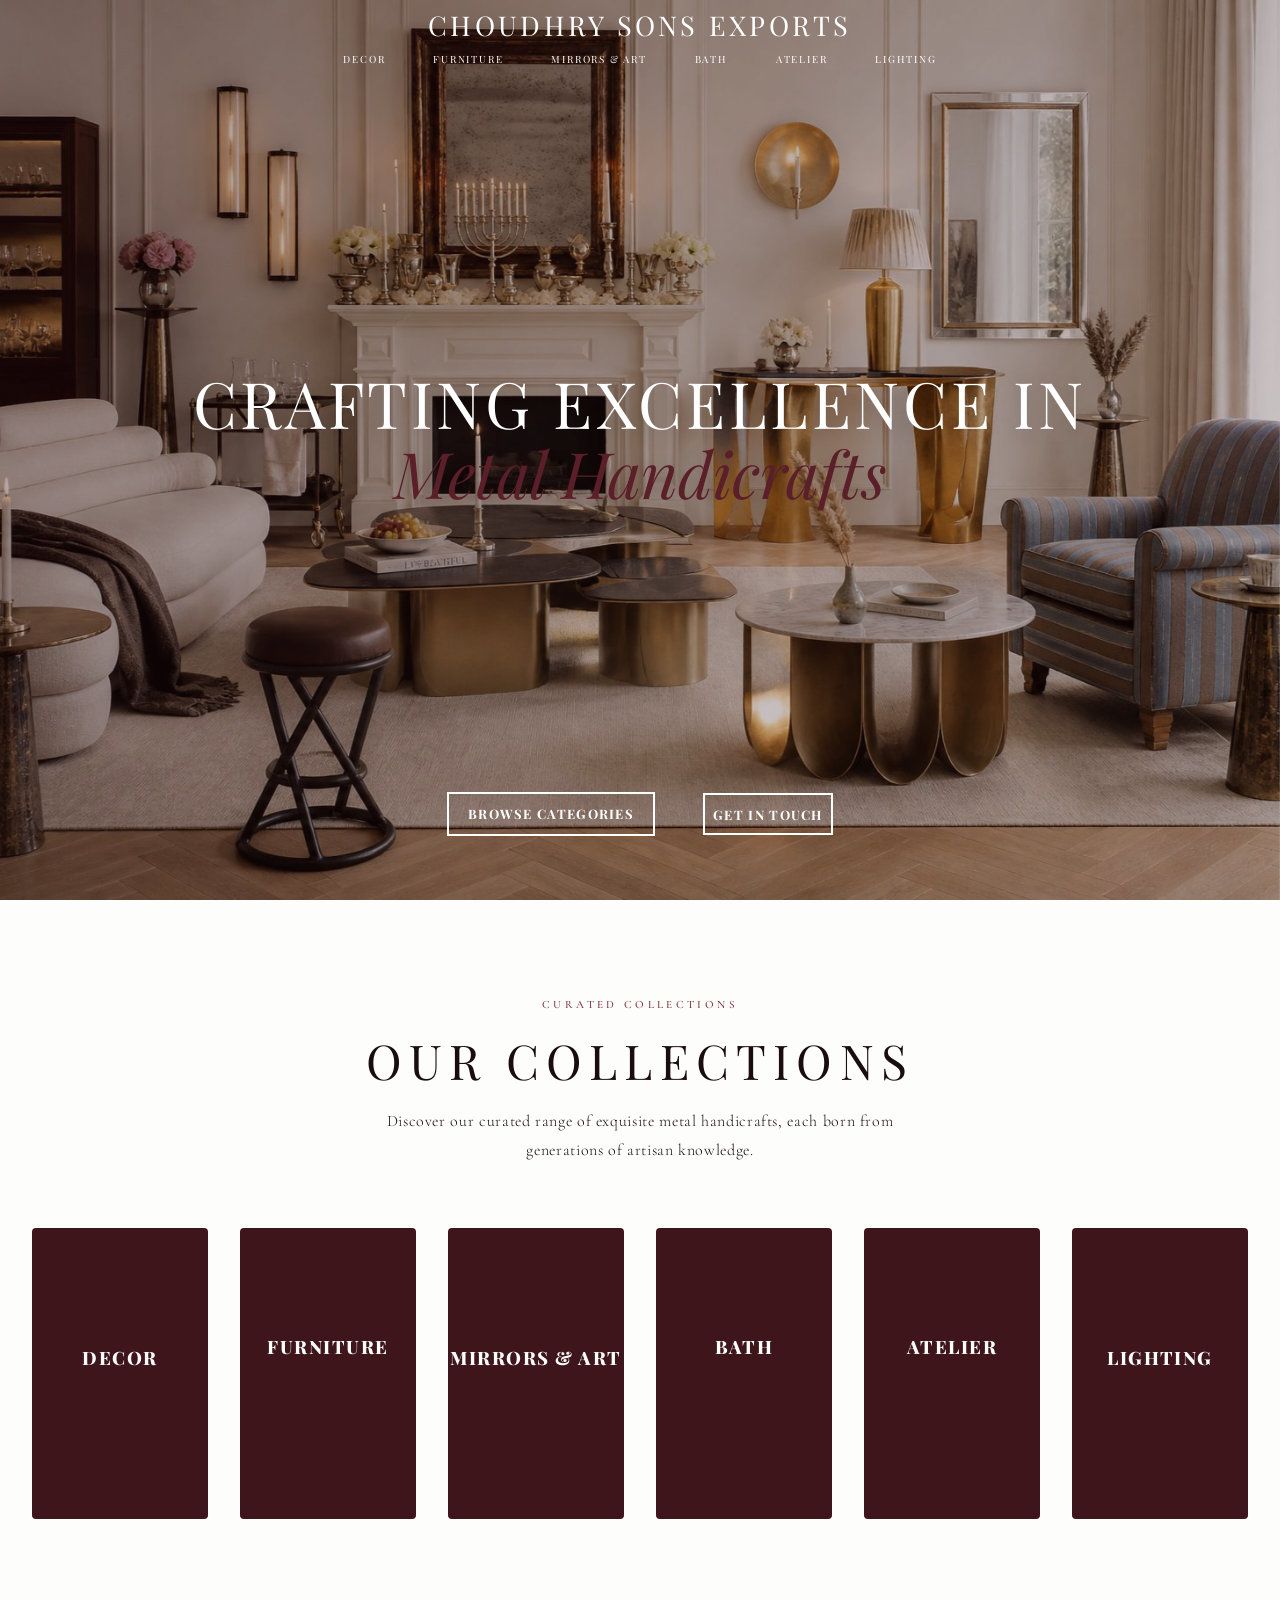
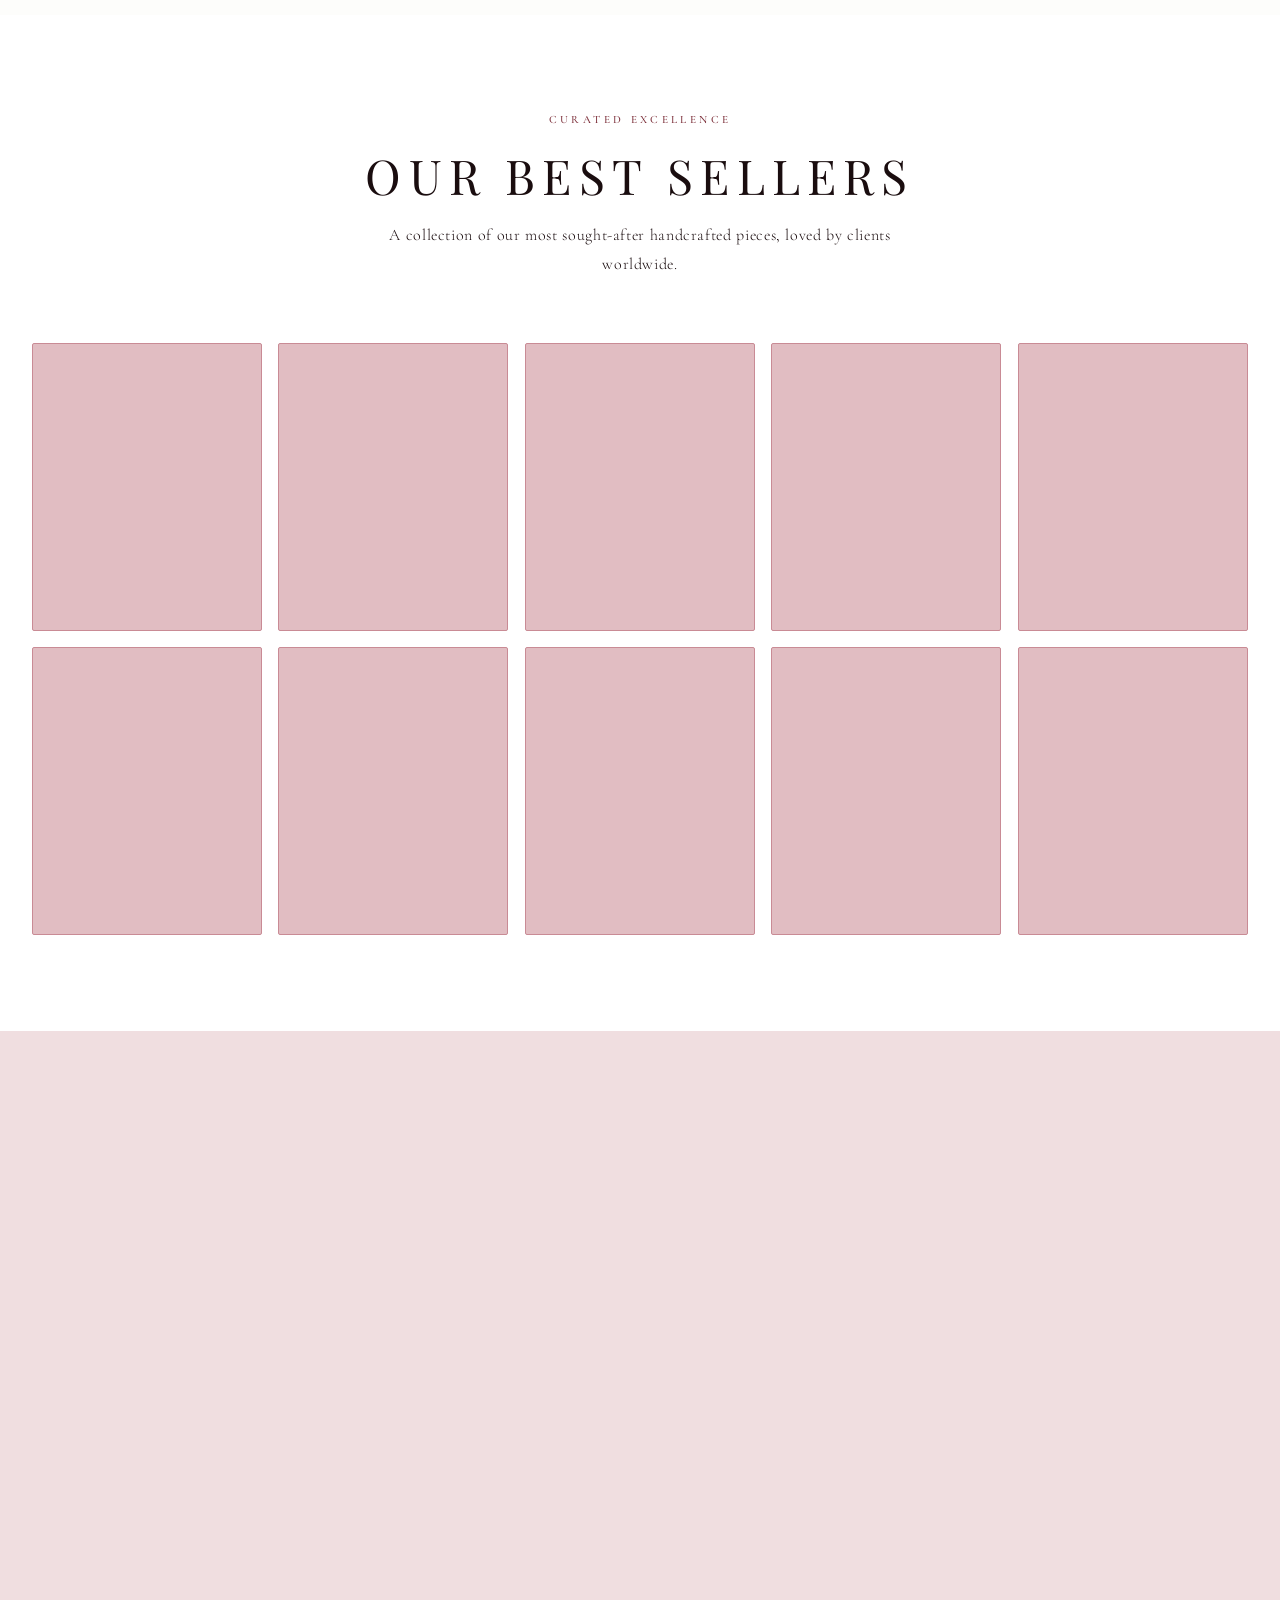
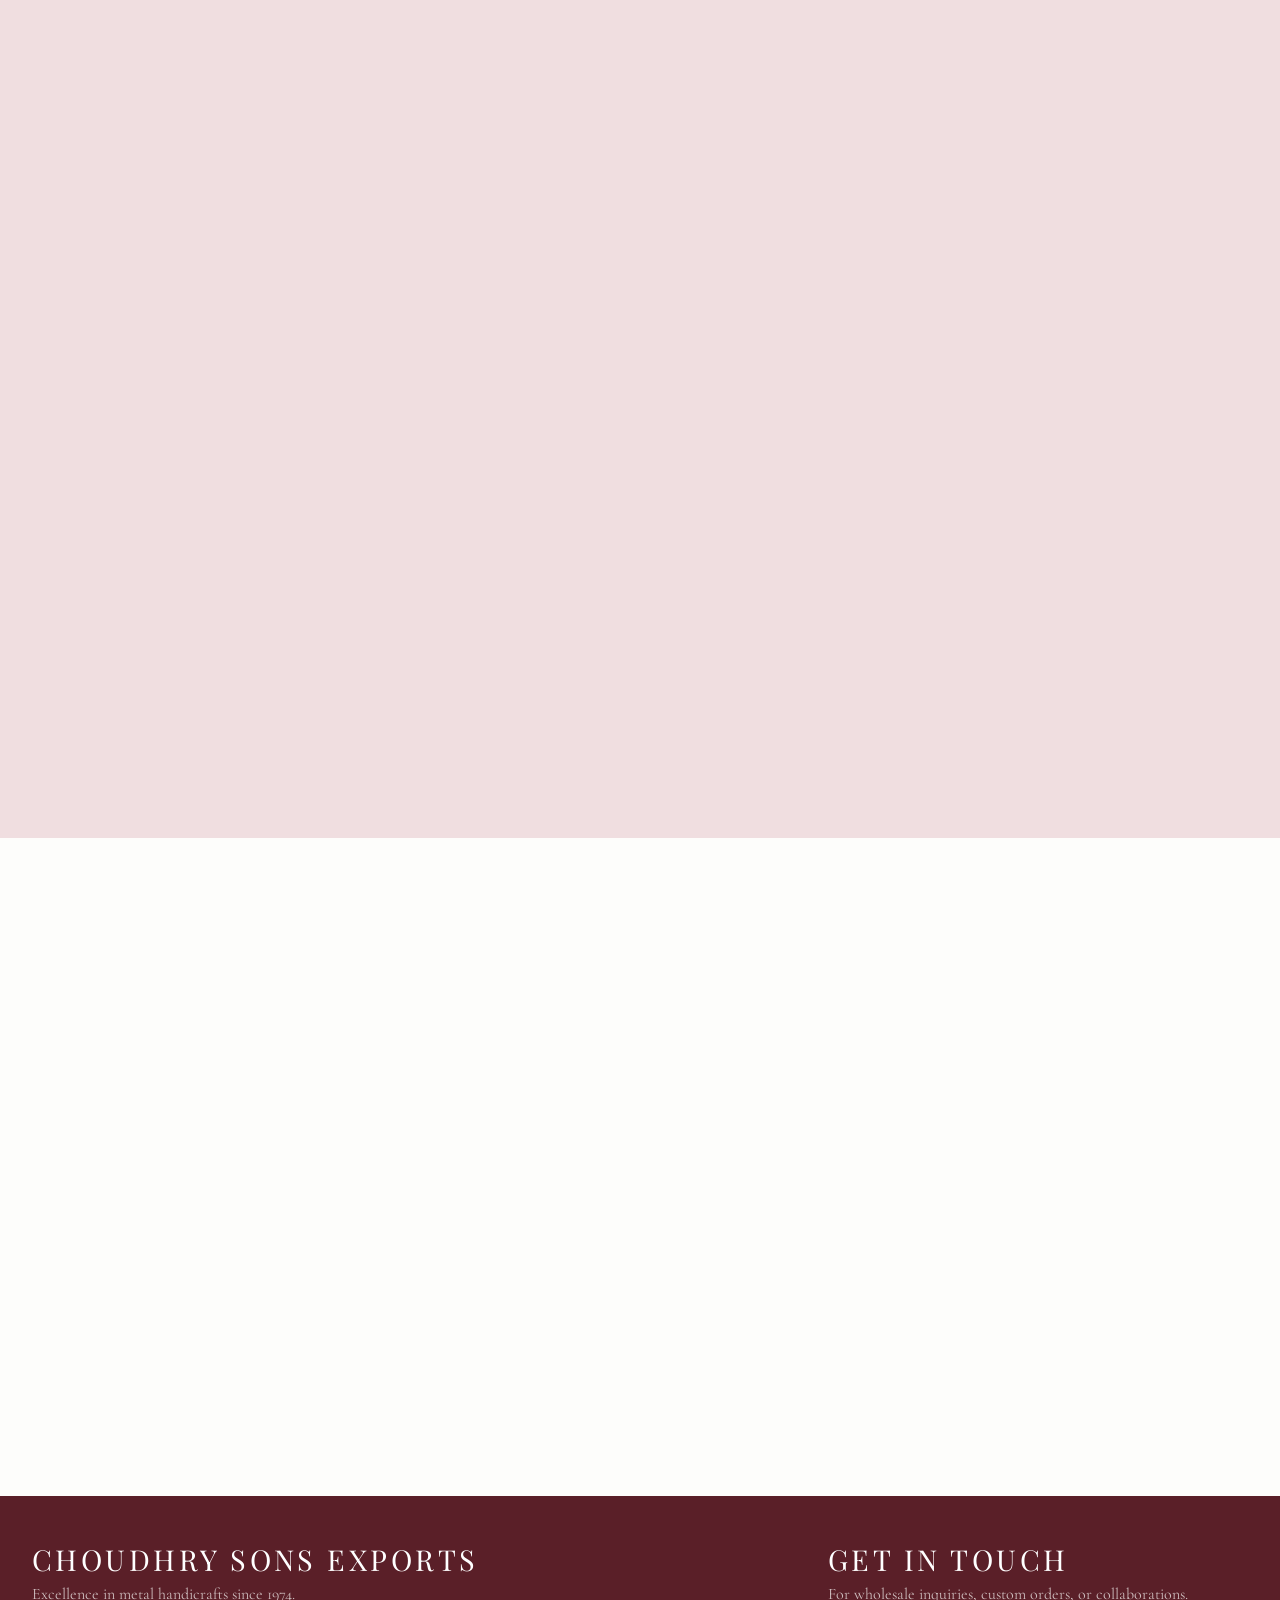
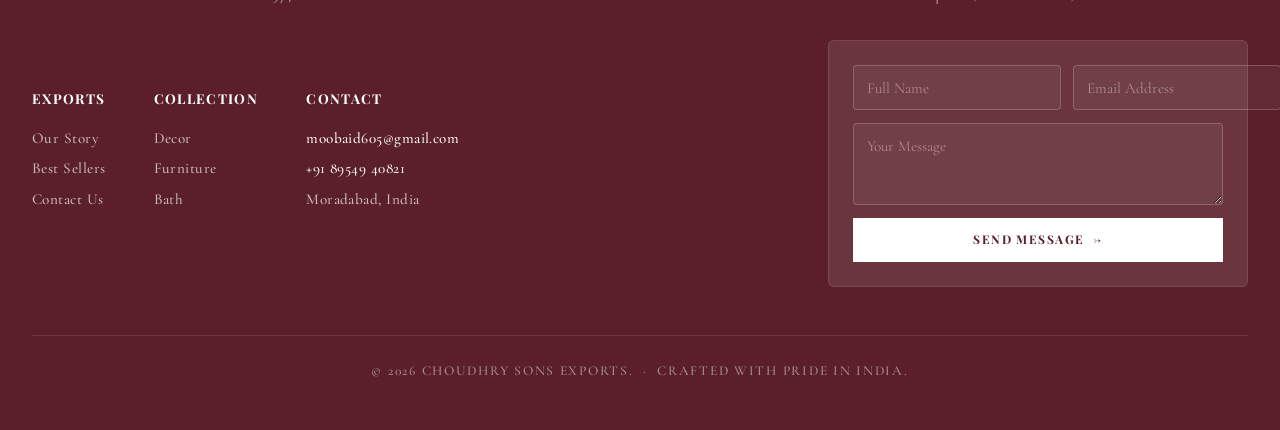
==== commit 02b27fe1: "your message" ====
--- a/index.html
+++ b/index.html
@@ -6,6 +6,7 @@
   <title>Choudhry Sons Exports — Exquisite Metal Handicrafts Since 1974</title>
   <meta name="description" content="Choudhry Sons Exports is a premier manufacturer of exquisite metal handicrafts, delivering unmatched artistry and quality since 1974." />
   <link rel="stylesheet" href="style.css" />
+  <link rel="stylesheet" href="components.css" />
   <!-- Preload LCP hero image so it starts fetching immediately -->
   <link rel="preload" as="image" href="./assets/hero-bg.jpeg" fetchpriority="high" />
   <link rel="preconnect" href="https://fonts.googleapis.com" />
@@ -211,41 +212,33 @@
 
   <!-- TESTIMONIALS -->
   <section class="testimonials-section" id="testimonials-section">
-    <div class="testimonial-3d-container reveal">
-      <div class="section-header">
-        <span class="section-eyebrow">Client Voices</span>
-        <h2 class="section-title">What Our Clients Say</h2>
-      </div>
-      <div class="testimonials-track" id="testimonials-track">
-        <div class="testimonial-slide">
-          <div class="testimonial-card">
-            <span class="quote-mark">&ldquo;</span>
-            <p class="testimonial-text">Exceptional craftsmanship. The brass vases we ordered for our hotel lobby have received overwhelming admiration from our guests. Truly a mark of distinction.</p>
-            <div class="testimonial-author">
-              <span class="author-name">James Hartwell</span>
-              <span class="author-role">Director, The Meridian Hotels, London</span>
-            </div>
-          </div>
-        </div>
-        <div class="testimonial-slide">
-          <div class="testimonial-card">
-            <span class="quote-mark">&ldquo;</span>
-            <p class="testimonial-text">We have worked with many artisan suppliers globally, and none match the quality and consistency of Choudhry Sons Exports. Their attention to detail is unparalleled.</p>
-            <div class="testimonial-author">
-              <span class="author-name">Camille Renard</span>
-              <span class="author-role">Head Buyer, Maison du Luxe, Paris</span>
-            </div>
-          </div>
-        </div>
-        <div class="testimonial-slide">
-          <div class="testimonial-card">
-            <span class="quote-mark">&ldquo;</span>
-            <p class="testimonial-text">The custom copper trays for our restaurant were delivered flawlessly. The team's communication and craftsmanship are both world-class.</p>
-            <div class="testimonial-author">
-              <span class="author-name">Aisha Al-Farsi</span>
-              <span class="author-role">Interior Architect, Dubai</span>
-            </div>
-          </div>
+    <div class="section-header reveal">
+      <span class="section-eyebrow">Client Voices</span>
+      <h2 class="section-title">What Our Clients Say</h2>
+    </div>
+    <div class="testimonials-grid reveal">
+      <div class="testimonial-block">
+        <span class="testimonial-quote">&ldquo;</span>
+        <p class="testimonial-text">Exceptional craftsmanship. The brass vases we ordered for our hotel lobby have received overwhelming admiration from our guests. Truly a mark of distinction.</p>
+        <div class="testimonial-meta">
+          <span class="author-name">James Hartwell</span>
+          <span class="author-role">Director, The Meridian Hotels, London</span>
+        </div>
+      </div>
+      <div class="testimonial-block">
+        <span class="testimonial-quote">&ldquo;</span>
+        <p class="testimonial-text">We have worked with many artisan suppliers globally, and none match the quality and consistency of Choudhry Sons Exports. Their attention to detail is unparalleled.</p>
+        <div class="testimonial-meta">
+          <span class="author-name">Camille Renard</span>
+          <span class="author-role">Head Buyer, Maison du Luxe, Paris</span>
+        </div>
+      </div>
+      <div class="testimonial-block">
+        <span class="testimonial-quote">&ldquo;</span>
+        <p class="testimonial-text">The custom copper trays for our restaurant were delivered flawlessly. The team's communication and craftsmanship are both world-class.</p>
+        <div class="testimonial-meta">
+          <span class="author-name">Aisha Al-Farsi</span>
+          <span class="author-role">Interior Architect, Dubai</span>
         </div>
       </div>
     </div>
@@ -253,81 +246,56 @@
 
   <!-- FOOTER -->
   <footer class="site-footer" id="contact-section">
-    <div class="footer-contact-area" style="padding: var(--space-4xl) var(--space-xl); background: var(--journey-green);">
-      <div class="section-header reveal" style="text-align: center; margin-bottom: var(--space-3xl);">
-        <span class="section-eyebrow" style="color: #000000; font-weight: 600;">Connect With Us</span>
-        <h2 class="section-title" style="color: #000000;">Get in Touch</h2>
-        <p class="section-subtitle" style="color: #000000; opacity: 0.8;">For wholesale inquiries, custom orders, or collaborations.</p>
-      </div>
-      <div class="contact-layout" style="display: grid; grid-template-columns: 1fr 2fr; gap: var(--space-4xl); max-width: var(--max-width); margin: 0 auto;">
-        <aside class="contact-sidebar reveal" style="background: var(--white); padding: var(--space-2xl); border-radius: 8px; border: 1px solid var(--sage-200); box-shadow: 0 10px 30px rgba(0,0,0,0.05);">
-          <div class="sidebar-section">
-            <h4 class="sidebar-label" style="font-weight: 700; color: #000000; margin-bottom: 0.5rem; font-family: var(--font-display); text-transform: uppercase; letter-spacing: 0.1em;">Head Office</h4>
-            <p class="sidebar-text" style="color: #000000; font-family: var(--font-body); font-size: 1.1rem;">Moradabad, Uttar Pradesh, India</p>
-          </div>
-          <div style="margin: 1.5rem 0; height: 1px; background: var(--sage-100);"></div>
-          <div class="sidebar-section">
-            <h4 class="sidebar-label" style="font-weight: 700; color: #000000; margin-bottom: 0.5rem; font-family: var(--font-display); text-transform: uppercase; letter-spacing: 0.1em;">Email Us</h4>
-            <a href="mailto:moobaid605@gmail.com" style="color: #000000; text-decoration: none; font-family: var(--font-body); font-size: 1.1rem; font-weight: 500;">moobaid605@gmail.com</a>
-          </div>
-          <div style="margin: 1.5rem 0; height: 1px; background: var(--sage-100);"></div>
-          <div class="sidebar-section">
-            <h4 class="sidebar-label" style="font-weight: 700; color: #000000; margin-bottom: 0.5rem; font-family: var(--font-display); text-transform: uppercase; letter-spacing: 0.1em;">Call Us</h4>
-            <a href="tel:+918954940821" style="color: #000000; text-decoration: none; font-family: var(--font-body); font-size: 1.1rem; font-weight: 500;">+91 89549 40821</a>
-          </div>
-        </aside>
-        <div class="contact-form-wrapper reveal">
-          <form action="#" method="POST" style="display: flex; flex-direction: column; gap: 1.5rem;">
-            <div style="display: grid; grid-template-columns: 1fr 1fr; gap: 1rem;">
-              <input type="text" placeholder="Full Name" style="padding: 1rem; border: 1px solid var(--sage-200); border-radius: 4px; background: var(--white); font-family: var(--font-body); color: #000;" required />
-              <input type="email" placeholder="Email Address" style="padding: 1rem; border: 1px solid var(--sage-200); border-radius: 4px; background: var(--white); font-family: var(--font-body); color: #000;" required />
+    <div class="footer-container">
+      <div class="footer-left-area reveal">
+        <div class="footer-brand-area">
+          <h3 class="footer-brand-name">Choudhry Sons Exports</h3>
+          <p class="footer-brand-tagline">Excellence in metal handicrafts since 1974.</p>
+        </div>
+        
+        <div class="footer-links-grid">
+          <div class="link-group">
+            <h4>Exports</h4>
+            <a href="#about-section">Our Story</a>
+            <a href="#best-sellers-section">Best Sellers</a>
+            <a href="#contact-section">Contact Us</a>
+          </div>
+          <div class="link-group">
+            <h4>Collection</h4>
+            <a href="decor.html">Decor</a>
+            <a href="furniture.html">Furniture</a>
+            <a href="bath.html">Bath</a>
+          </div>
+          <div class="link-group">
+            <h4>Contact</h4>
+            <a href="mailto:moobaid605@gmail.com" style="text-transform: none; opacity: 1;">moobaid605@gmail.com</a>
+            <a href="tel:+918954940821" style="opacity: 1;">+91 89549 40821</a>
+            <p style="font-family: var(--font-body); font-size: 0.95rem; opacity: 0.7; margin-top: 0.4rem; color: var(--ivory);">Moradabad, India</p>
+          </div>
+        </div>
+      </div>
+
+      <div class="footer-right-area reveal">
+        <div class="footer-brand-area">
+          <h3 class="footer-brand-name">Get in Touch</h3>
+          <p class="footer-brand-tagline">For wholesale inquiries, custom orders, or collaborations.</p>
+        </div>
+        
+        <div class="footer-form-area">
+          <form action="#" method="POST" class="footer-contact-form">
+            <div class="form-row">
+              <input type="text" placeholder="Full Name" required />
+              <input type="email" placeholder="Email Address" required />
             </div>
-            <input type="text" placeholder="Subject" style="padding: 1rem; border: 1px solid var(--sage-200); border-radius: 4px; background: var(--white); font-family: var(--font-body); color: #000;" required />
-            <textarea placeholder="Your Message" rows="5" style="padding: 1rem; border: 1px solid var(--sage-200); border-radius: 4px; background: var(--white); font-family: var(--font-body); color: #000;" required></textarea>
-            <button type="submit" class="form-submit-btn">Send Message &nbsp;→</button>
+            <textarea placeholder="Your Message" rows="3" required></textarea>
+            <button type="submit" class="form-submit-btn-lg">Send Message &nbsp;→</button>
           </form>
         </div>
       </div>
     </div>
-
-    <div class="footer-inner" style="padding-top: var(--space-4xl);">
-      <div class="footer-brand">
-        <h3 class="footer-brand-name">Choudhry Sons Exports</h3>
-        <p class="footer-brand-desc">Excellence in metal handicrafts since 1974. Crafted in Moradabad, loved worldwide.</p>
-
-      </div>
-      <div class="footer-links">
-        <div class="link-group">
-          <h4>Explore</h4>
-          <a href="#about-section">Our Story</a>
-          <a href="#best-sellers-section">Best Sellers</a>
-          <a href="#contact-section">Contact</a>
-        </div>
-        <div class="link-group">
-          <h4>Collections</h4>
-          <a href="decor.html">Decor</a>
-          <a href="furniture.html">Furniture</a>
-          <a href="bath.html">Bath</a>
-        </div>
-        <div class="link-group">
-          <h4>Contact</h4>
-          <a href="mailto:moobaid605@gmail.com" class="footer-contact-link">
-            <div class="bell-btn">
-              <svg viewBox="0 0 448 512" class="bell-icon"><path d="M224 0c-17.7 0-32 14.3-32 32V49.9C119.5 61.4 64 124.2 64 200v33.4c0 45.4-15.5 89.5-43.8 124.9L5.3 377c-5.8 7.2-6.9 17.1-2.9 25.4S14.8 416 24 416H424c9.2 0 17.6-5.3 21.6-13.6s2.9-18.2-2.9-25.4l-14.9-18.6C399.5 322.9 384 278.8 384 233.4V200c0-75.8-55.5-138.6-128-150.1V32c0-17.7-14.3-32-32-32zm0 96h8c57.4 0 104 46.6 104 104v33.4c0 47.9 13.9 94.6 39.7 134.6H72.3C98.1 328 112 281.3 112 233.4V200c0-57.4 46.6-104 104-104h8zm64 352H224 160c0 17 6.7 33.3 18.7 45.3s28.3 18.7 45.3 18.7s33.3-6.7 45.3-18.7s18.7-28.3 18.7-45.3z"></path></svg>
-            </div>
-            <span>moobaid605@gmail.com</span>
-          </a>
-          <a href="tel:+918954940821" class="footer-contact-link">
-            <div class="bell-btn">
-              <svg viewBox="0 0 448 512" class="bell-icon"><path d="M224 0c-17.7 0-32 14.3-32 32V49.9C119.5 61.4 64 124.2 64 200v33.4c0 45.4-15.5 89.5-43.8 124.9L5.3 377c-5.8 7.2-6.9 17.1-2.9 25.4S14.8 416 24 416H424c9.2 0 17.6-5.3 21.6-13.6s2.9-18.2-2.9-25.4l-14.9-18.6C399.5 322.9 384 278.8 384 233.4V200c0-75.8-55.5-138.6-128-150.1V32c0-17.7-14.3-32-32-32zm0 96h8c57.4 0 104 46.6 104 104v33.4c0 47.9 13.9 94.6 39.7 134.6H72.3C98.1 328 112 281.3 112 233.4V200c0-57.4 46.6-104 104-104h8zm64 352H224 160c0 17 6.7 33.3 18.7 45.3s28.3 18.7 45.3 18.7s33.3-6.7 45.3-18.7s18.7-28.3 18.7-45.3z"></path></svg>
-            </div>
-            <span>+91 89549 40821</span>
-          </a>
-        </div>
-      </div>
-    </div>
+    
     <div class="footer-bottom">
-      <p>&copy; 2026 Choudhry Sons Exports All rights reserved. &nbsp;·&nbsp; Crafted with pride in India.</p>
+      <p>&copy; 2026 Choudhry Sons Exports. &nbsp;·&nbsp; Crafted with pride in India.</p>
     </div>
   </footer>
 
--- a/style.css
+++ b/style.css
@@ -5,32 +5,45 @@
 
 /* ---------- CSS Custom Properties ---------- */
 :root {
-  /* Brand Colors — Pure Ivory White Palette */
-  --ivory: #FDFDFB;      /* Brighter, neutral ivory white */
+  /* Brand Colors — Burgundy & White Palette */
+  --wine: #5A1F28;        /* Core Brand Burgundy */
+  --wine-light: #8B3D48;
+  --wine-dark: #3D151B;
+  --ivory: #FDFDFB;       /* Brighter, neutral ivory white */
   --white: #FFFFFF;
   --white-90: rgba(255, 255, 255, 0.9);
   
-  --sage-50: #F1F4F1;
-  --sage-100: #E3E9E3;
-  --sage-200: #C7D3C7;
-  --sage-300: #ABBDAB;
-  --sage-400: #9FB7A3;    /* Core Brand Sage */
-  --sage-500: #89A38E;
-  --sage-600: #738F79;
-  --sage-700: #5D7A64;
-  --sage-800: #47664F;
-  --journey-green: #E3E9E3;    /* Light Journey Green */
-  --sage-900: #1B3022;        /* Restore darker green for other uses */
+  --wine-50: #F9F2F3;
+  --wine-100: #F0DEE0;
+  --wine-200: #E1BDC2;
+  --wine-300: #C98B95;
+  --wine-400: #AC5D6A;
+  --wine-500: #8B3D48;
+  --wine-600: #7A2B36;
+  --wine-700: #5A1F28;    /* Primary Brand Accent */
+  --wine-800: #4A1921;
+  --wine-900: #3D151B;
   
-  --ink: #1A1D1A;
-  --ink-90: #2F332F;
-  --ink-70: #4A4F4A;
-  --ink-50: #757B75;
-  --ink-30: #A0A6A0;
-  --ink-10: rgba(26, 29, 26, 0.1);
-
-  --shadow-sm: 0 4px 12px rgba(26, 29, 26, 0.05);
-  --shadow-md: 0 12px 24px rgba(26, 29, 26, 0.08);
+  /* Legacy mapping to keep code functional */
+  --sage-50: var(--wine-50);
+  --sage-100: var(--wine-100);
+  --sage-200: var(--wine-200);
+  --sage-300: var(--wine-300);
+  --sage-400: var(--wine-700);
+  --sage-500: var(--wine-600);
+  --sage-600: var(--wine-500);
+  --journey-green: var(--wine-700); /* Use deep wine for the primary green replacement */
+  --sage-900: var(--wine-900);
+  
+  --ink: #1A0D0F;         /* Darker ink with wine hint */
+  --ink-90: #2F1A1C;
+  --ink-70: #4A2E31;
+  --ink-50: #755558;
+  --ink-30: #A08386;
+  --ink-10: rgba(26, 13, 15, 0.1);
+
+  --shadow-sm: 0 4px 12px rgba(90, 31, 40, 0.05);
+  --shadow-md: 0 12px 24px rgba(90, 31, 40, 0.08);
 
   /* Typography — Didot/Bodoni Style */
   --font-display: 'Playfair Display', serif;
@@ -385,7 +398,7 @@
 .hero-overlay {
   position: absolute;
   inset: 0;
-  background: linear-gradient(135deg, rgba(26, 29, 26, 0.4), rgba(26, 29, 26, 0.2));
+  background: linear-gradient(135deg, rgba(40, 10, 15, 0.4), rgba(40, 10, 15, 0.2));
   z-index: 1;
 }
 
@@ -574,7 +587,7 @@
 }
 
 .hero-btn-touch:hover:before {
-  background: var(--journey-green);
+  background: var(--wine-700);
   top: -40px;
   left: -40px;
 }
@@ -1081,6 +1094,7 @@
   background-color: #ffffff; /* Ensure white background for transparent assets */
   padding: var(--space-md);
   border-radius: 8px;
+  transition: box-shadow 0.4s var(--ease-out-expo);
 }
 
 .product-card:hover .tile-image {
--- a/components.css
+++ b/components.css
@@ -0,0 +1,334 @@
+/* --- Consolidated Components (Footer & Testimonials) --- */
+
+/* --- Testimonials Grid --- */
+.testimonials-section {
+  padding: var(--space-2xl) var(--space-xl);
+  background: var(--ivory);
+}
+
+.testimonials-grid {
+  max-width: var(--max-width);
+  margin: 0 auto;
+  display: grid;
+  grid-template-columns: repeat(3, 1fr);
+  gap: var(--space-2xl);
+}
+
+.testimonial-block {
+  background: var(--white);
+  padding: var(--space-2xl);
+  border-radius: 8px;
+  border: 1px solid var(--wine-100);
+  box-shadow: var(--shadow-sm);
+  display: flex;
+  flex-direction: column;
+  height: 100%;
+  transition: transform 0.3s ease, box-shadow 0.3s ease;
+}
+
+.testimonial-block:hover {
+  transform: translateY(-5px);
+  box-shadow: var(--shadow-md);
+}
+
+.testimonial-quote {
+  font-family: var(--font-display);
+  font-size: 3rem;
+  line-height: 1;
+  color: var(--wine-200);
+  margin-bottom: 0.5rem;
+}
+
+.testimonial-text {
+  font-family: var(--font-body);
+  font-size: 1.1rem;
+  font-style: italic;
+  color: var(--ink-70);
+  line-height: 1.6;
+  margin-bottom: var(--space-xl);
+  flex-grow: 1;
+}
+
+.testimonial-meta {
+  margin-top: auto;
+  border-top: 1px solid var(--wine-50);
+  padding-top: var(--space-md);
+}
+
+.author-name {
+  display: block;
+  font-family: var(--font-display);
+  font-size: 1.1rem;
+  color: var(--ink);
+  font-weight: 500;
+}
+
+.author-role {
+  display: block;
+  font-family: var(--font-body);
+  font-size: 0.85rem;
+  color: var(--wine-500);
+  margin-top: 2px;
+}
+
+@media (max-width: 991px) {
+  .testimonials-grid {
+    grid-template-columns: 1fr 1fr;
+  }
+}
+
+@media (max-width: 600px) {
+  .testimonials-grid {
+    grid-template-columns: 1fr;
+  }
+}
+
+/* --- BALANCED FOOTER (Compact Version) --- */
+.site-footer {
+  background: var(--wine-700); 
+  padding: var(--space-2xl) var(--space-xl);
+  color: var(--ivory); 
+}
+
+.footer-container {
+  max-width: var(--max-width);
+  margin: 0 auto;
+  display: flex;
+  justify-content: space-between;
+  align-items: flex-start;
+  gap: var(--space-3xl);
+}
+
+.footer-left-area {
+  display: flex;
+  flex-direction: column;
+  align-items: flex-start;
+  text-align: left;
+}
+
+.footer-brand-name {
+  font-family: var(--font-display);
+  font-size: 1.8rem;
+  text-transform: uppercase;
+  letter-spacing: 0.12em;
+  margin-bottom: 0.4rem;
+  color: var(--white);
+  line-height: 1.1;
+}
+
+.footer-brand-tagline {
+  font-family: var(--font-body);
+  font-size: 1rem;
+  opacity: 0.7;
+  margin-bottom: var(--space-xl);
+}
+
+.footer-links-grid {
+  display: grid;
+  grid-template-columns: repeat(3, auto);
+  gap: var(--space-2xl);
+  margin-top: var(--space-2xl); 
+}
+
+.link-group h4 {
+  font-family: var(--font-display);
+  font-size: 0.85rem;
+  text-transform: uppercase;
+  letter-spacing: 0.1em;
+  margin-bottom: var(--space-md);
+  color: var(--white);
+  font-weight: 700;
+}
+
+.link-group a {
+  display: block;
+  font-family: var(--font-body);
+  font-size: 0.95rem;
+  margin-bottom: 0.4rem;
+  color: var(--ivory);
+  opacity: 0.7;
+  text-decoration: none;
+  transition: opacity 0.3s;
+}
+
+.footer-right-area {
+  width: 100%;
+  max-width: 420px;
+}
+
+.footer-form-area {
+  background: rgba(255, 255, 255, 0.1);
+  padding: var(--space-lg);
+  border-radius: 6px;
+  border: 1px solid rgba(255,255,255,0.1);
+  margin-top: var(--space-md); 
+}
+
+.footer-contact-form {
+  display: flex;
+  flex-direction: column;
+  gap: 0.8rem;
+}
+
+.form-row {
+  display: grid;
+  grid-template-columns: 1fr 1fr;
+  gap: 0.8rem;
+}
+
+.footer-contact-form input,
+.footer-contact-form textarea {
+  padding: 0.8rem;
+  border: 1px solid rgba(255,255,255,0.2);
+  border-radius: 4px;
+  background: rgba(255,255,255,0.05);
+  font-family: var(--font-body);
+  font-size: 0.95rem;
+  color: var(--white);
+}
+
+.footer-contact-form input::placeholder,
+.footer-contact-form textarea::placeholder {
+  color: rgba(255,255,255,0.4);
+}
+
+.form-submit-btn-lg {
+  background: var(--white);
+  color: var(--wine-700);
+  border: none;
+  padding: 0.8rem 2rem;
+  font-family: var(--font-display);
+  font-size: 12px;
+  font-weight: 700;
+  text-transform: uppercase;
+  letter-spacing: 0.12em;
+  cursor: pointer;
+  transition: all 0.3s ease;
+}
+
+.form-submit-btn-lg:hover {
+  background: var(--ivory);
+  transform: translateY(-2px);
+}
+
+.footer-bottom {
+  margin-top: var(--space-2xl);
+  padding-top: var(--space-lg);
+  border-top: 1px solid rgba(255,255,255,0.1);
+  text-align: center;
+}
+
+.footer-bottom p {
+  font-family: var(--font-body);
+  font-size: 0.85rem;
+  color: var(--ivory);
+  opacity: 0.5;
+}
+
+@media (max-width: 1024px) {
+  .footer-container {
+    flex-direction: column;
+    gap: var(--space-2xl);
+  }
+  .footer-right-area {
+    max-width: 100%;
+  }
+}
+
+/* --- PRODUCT MODAL (Image Lightbox) --- */
+.product-modal {
+  position: fixed;
+  inset: 0;
+  z-index: 2000;
+  display: flex;
+  align-items: center;
+  justify-content: center;
+  opacity: 0;
+  pointer-events: none;
+  transition: opacity 0.4s var(--ease-out-expo);
+}
+
+.product-modal.active {
+  opacity: 1;
+  pointer-events: auto;
+}
+
+.modal-overlay {
+  position: absolute;
+  inset: 0;
+  background: rgba(15, 5, 6, 0.94);
+  backdrop-filter: blur(12px);
+}
+
+.modal-container {
+  position: relative;
+  width: auto;
+  max-width: 98vw;
+  max-height: 98vh;
+  background: transparent;
+  display: flex;
+  align-items: center;
+  justify-content: center;
+  transform: scale(0.95); /* Slightly larger base scale */
+  transition: transform 0.5s var(--ease-out-expo);
+  z-index: 2005;
+}
+
+.product-modal.active .modal-container {
+  transform: scale(1);
+}
+
+.modal-close {
+  position: fixed;
+  top: 40px;
+  right: 40px;
+  background: rgba(255, 255, 255, 0.15);
+  border: 1px solid rgba(255, 255, 255, 0.3);
+  width: 60px;
+  height: 60px;
+  border-radius: 50%;
+  font-size: 2.5rem; /* Larger cross */
+  color: var(--white);
+  cursor: pointer;
+  z-index: 2100;
+  display: flex;
+  align-items: center;
+  justify-content: center;
+  line-height: 0; /* Reset line-height for centering */
+  padding-bottom: 5px; /* Visual centering for the × character */
+  transition: all 0.4s cubic-bezier(0.16, 1, 0.3, 1);
+  backdrop-filter: blur(4px);
+}
+
+.modal-close:hover {
+  transform: rotate(90deg) scale(1.1);
+  background: var(--wine-700);
+  border-color: var(--wine-700);
+  box-shadow: 0 0 30px rgba(90, 31, 40, 0.4);
+}
+
+.modal-image-area img {
+  max-width: 98vw;
+  max-height: 98vh;
+  object-fit: contain;
+  box-shadow: 0 40px 100px rgba(0,0,0,0.6);
+  border: 4px solid var(--white);
+  cursor: default;
+  transition: opacity 0.4s ease;
+}
+
+.modal-image-area img:active {
+}
+
+.modal-image-area img.zoomed {
+  box-shadow: 0 40px 100px rgba(0,0,0,0.6);
+}
+
+@media (max-width: 768px) {
+  .modal-close {
+    top: 20px;
+    right: 20px;
+    width: 40px;
+    height: 40px;
+  }
+}
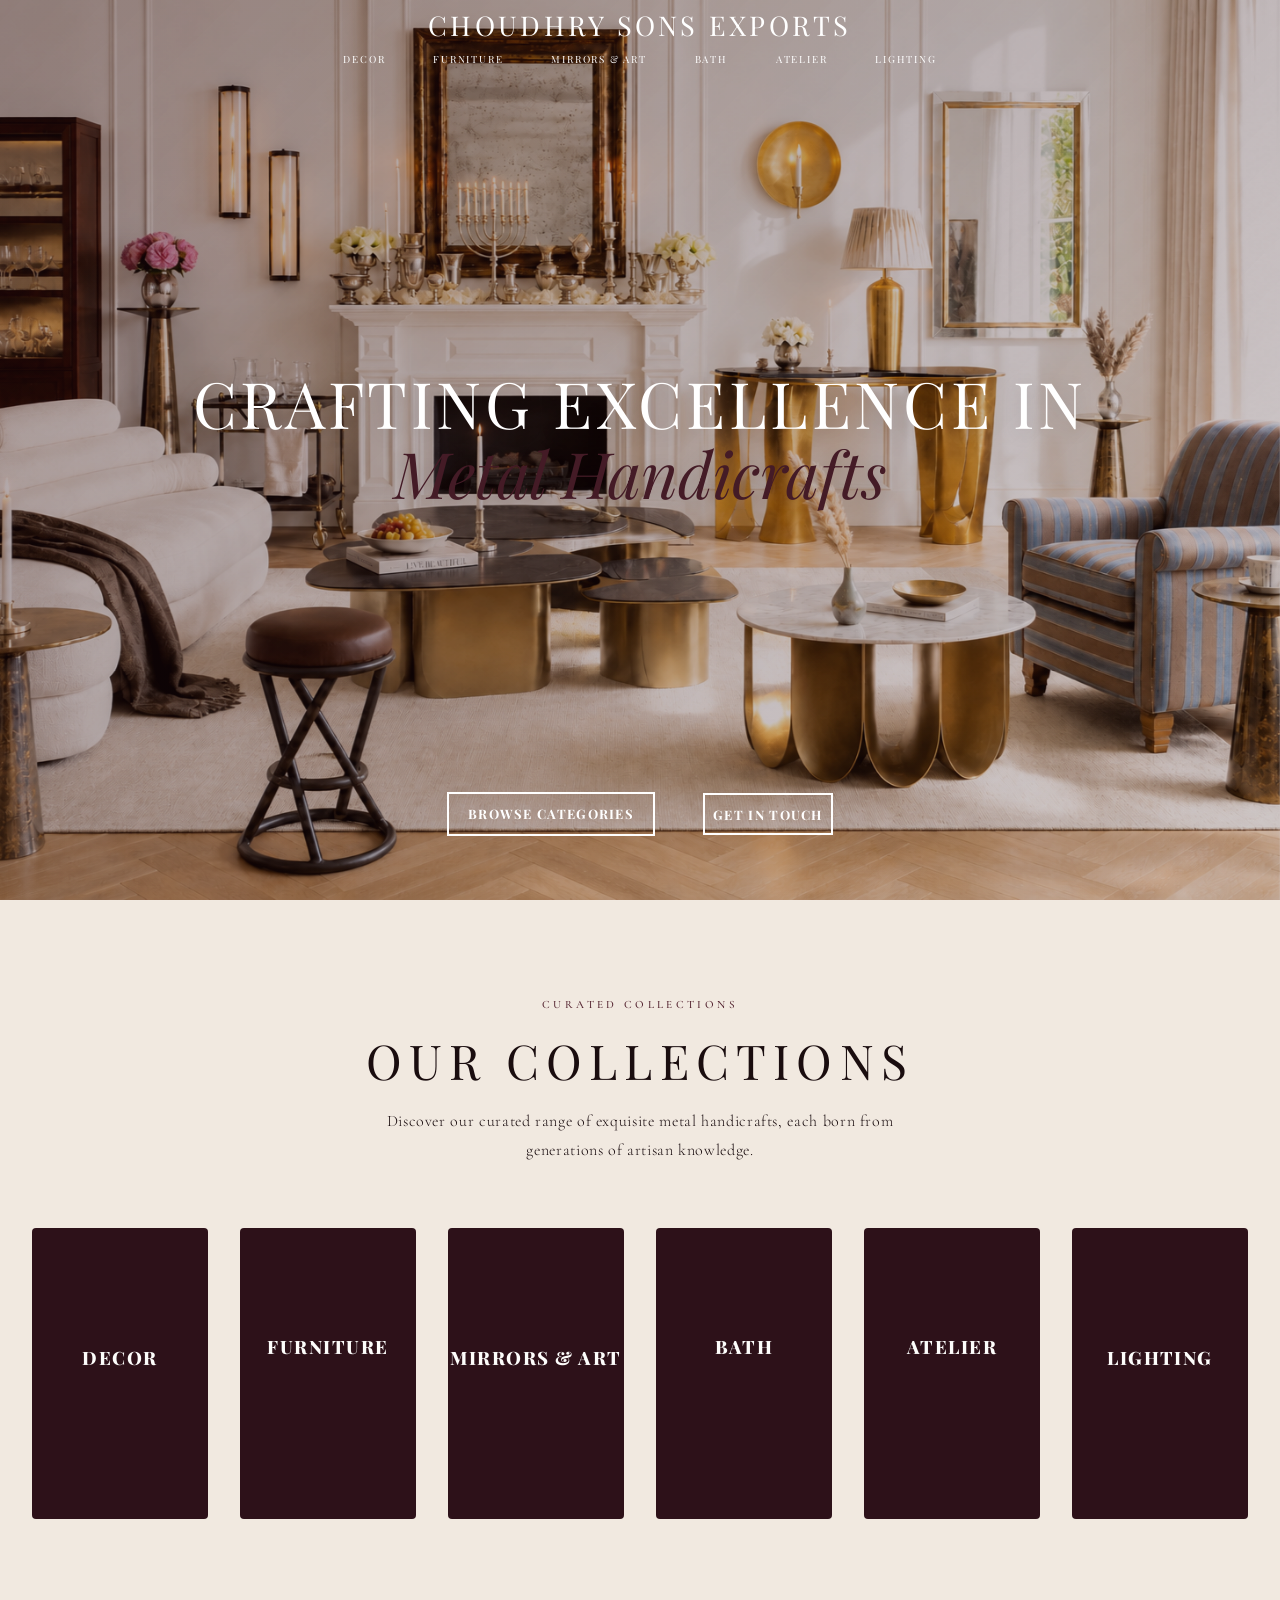
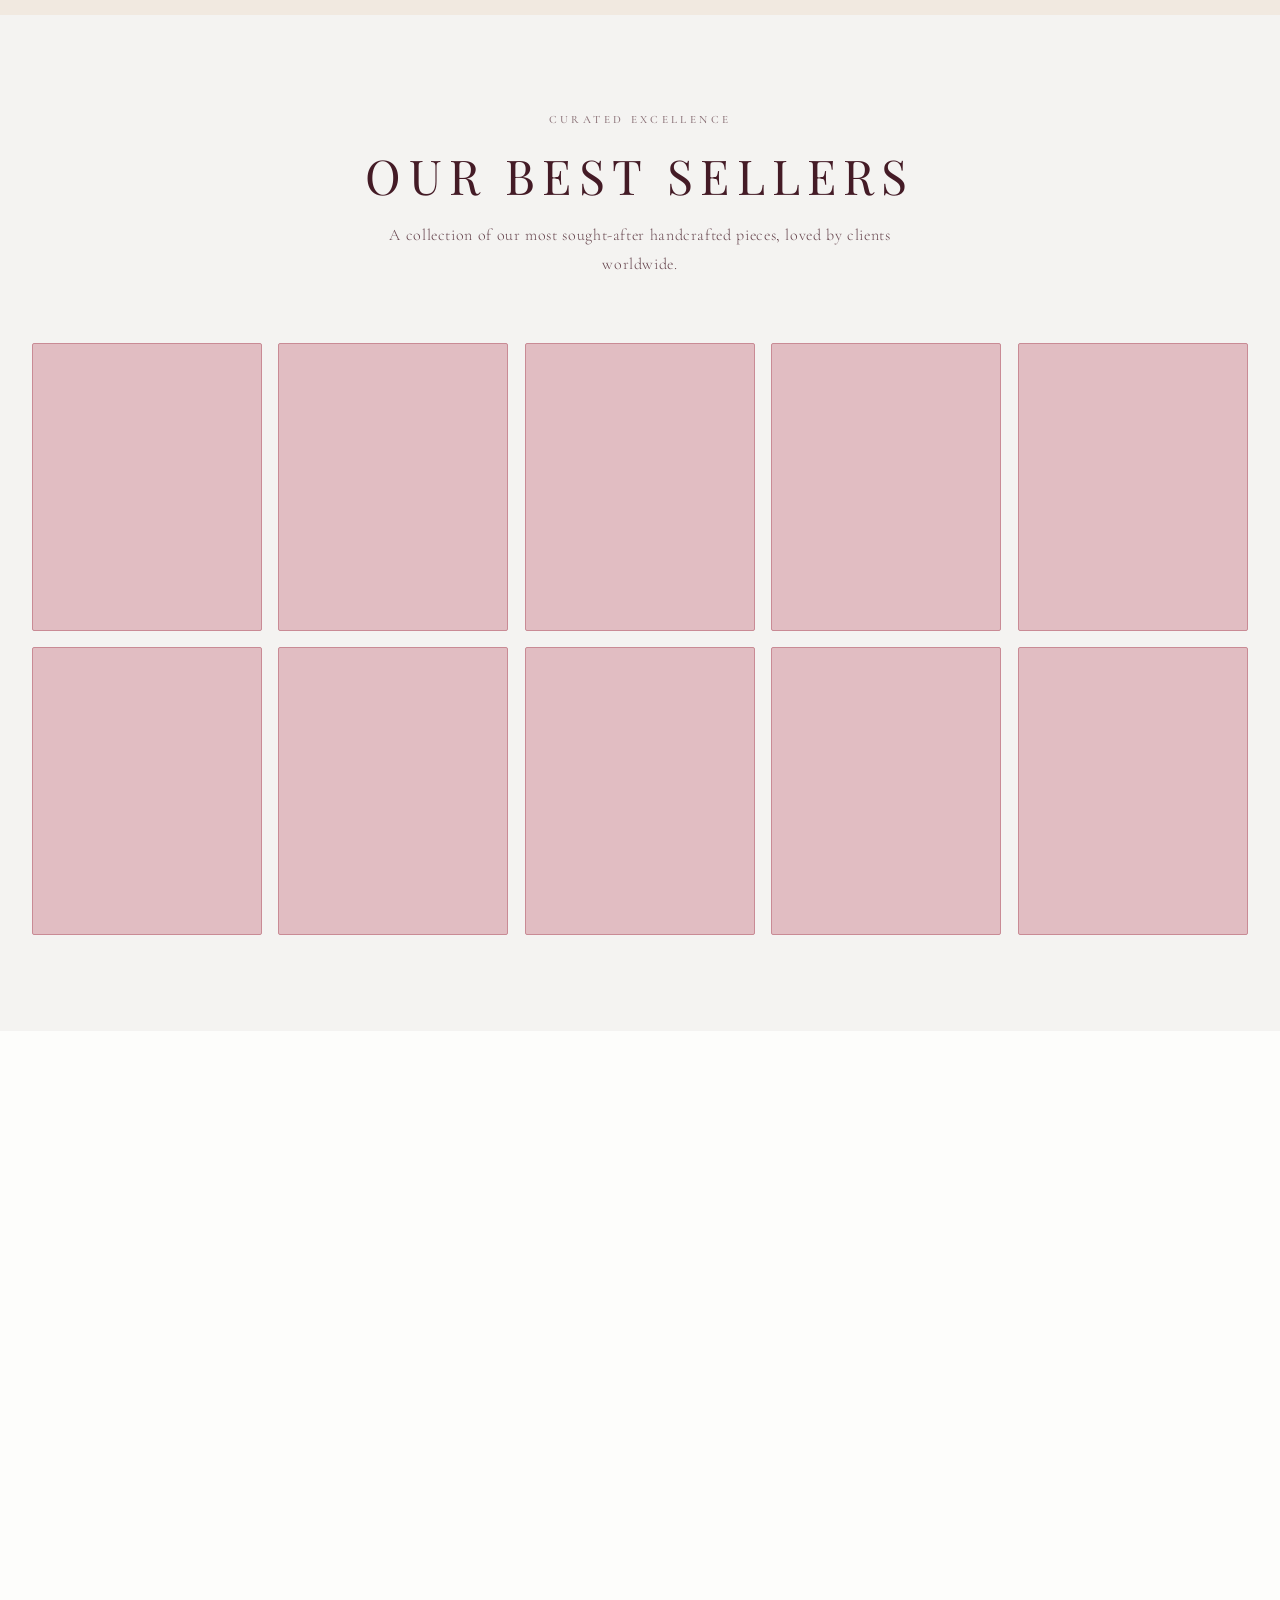
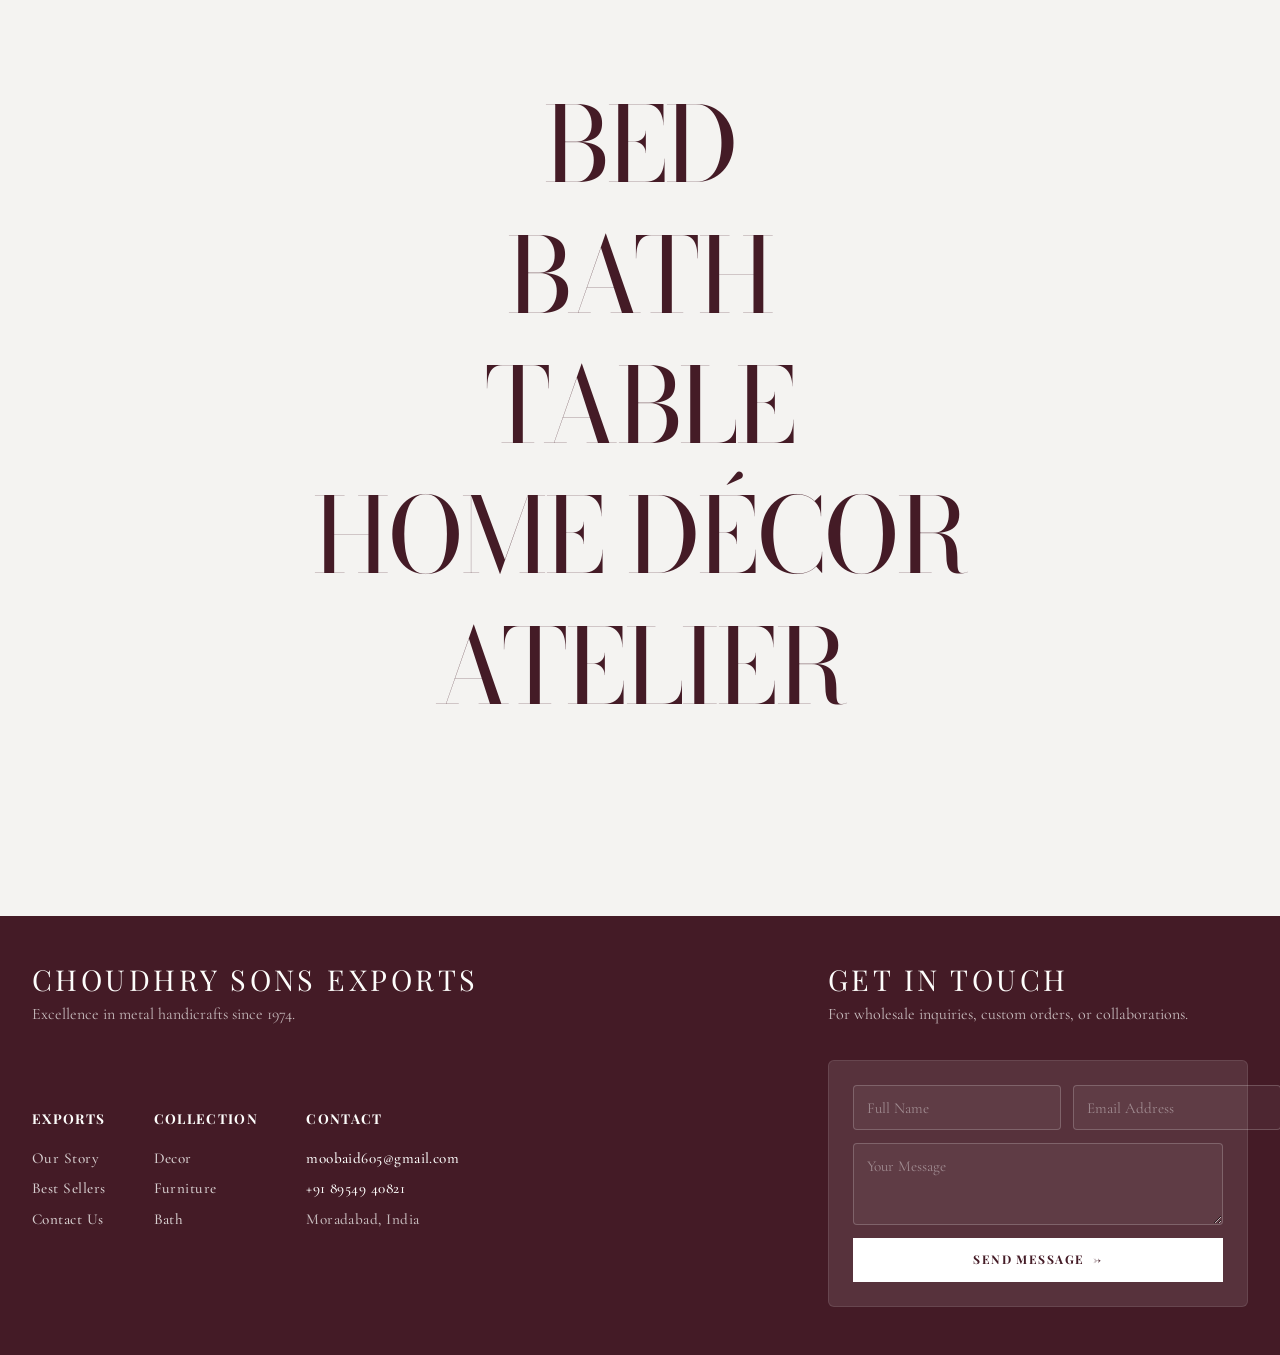
==== commit 22dbc760: "deijfei" ====
--- a/index.html
+++ b/index.html
@@ -8,10 +8,11 @@
   <link rel="stylesheet" href="style.css" />
   <link rel="stylesheet" href="components.css" />
   <!-- Preload LCP hero image so it starts fetching immediately -->
-  <link rel="preload" as="image" href="./assets/hero-bg.jpeg" fetchpriority="high" />
+  <link rel="preload" as="image" href="./assets/hero-bg.png" fetchpriority="high" />
   <link rel="preconnect" href="https://fonts.googleapis.com" />
   <link rel="preconnect" href="https://fonts.gstatic.com" crossorigin />
-  <link href="https://fonts.googleapis.com/css2?family=Playfair+Display:ital,wght@0,400..900;1,400..900&family=Cormorant+Garamond:ital,wght@0,300;0,400;0,500;0,600;0,700;1,300;1,400;1,500;1,600&display=swap" rel="stylesheet" />
+  <link href="https://fonts.googleapis.com/css2?family=Playfair+Display:ital,wght@0,400..900;1,400..900&family=Cormorant+Garamond:ital,wght@0,300;0,400;0,500;0,600;0,700;1,300;1,400;1,500;1,600&family=Bodoni+Moda:ital,opsz,wght@0,6..96,400..900;1,6..96,400..900&display=swap" rel="stylesheet" />
+  <meta name="theme-color" content="#441b26" />
 </head>
 <body>
 
@@ -42,7 +43,7 @@
   <section class="hero" id="hero-section">
     <div class="hero-bg">
       <img
-        src="./assets/hero-bg.jpeg"
+        src="./assets/hero-bg.png"
         alt="Exquisite metal handicraft collection by Choudhry Sons Exports"
         width="1920"
         height="1080"
@@ -137,7 +138,7 @@
   </section>
 
   <!-- BEST SELLERS SECTION -->
-  <section class="gallery-section" id="best-sellers-section" style="padding: var(--space-4xl) 0; background: var(--white);">
+  <section class="gallery-section" id="best-sellers-section" style="padding: var(--space-4xl) 0;">
     <div class="section-header reveal">
       <span class="section-eyebrow">Curated Excellence</span>
       <h2 class="section-title">Our Best Sellers</h2>
@@ -173,7 +174,9 @@
           Today, our products grace homes, hotels, and galleries across more than 30 countries. Yet, our core philosophy remains unchanged: to create art that functions, and objects that endure.
         </p>
       </div>
-      <div class="about-image placeholder-img reveal"></div>
+      <div class="about-image reveal">
+        <img src="./assets/Journey page/2.png" alt="Our Journey since 1974" class="about-tile-img" loading="lazy" />
+      </div>
     </div>
   </section>
 
@@ -243,6 +246,20 @@
       </div>
     </div>
   </section>
+  
+  <!-- COLLECTIONS DIRECTORY -->
+  <section class="collections-directory reveal">
+    <div class="directory-container">
+      <div class="directory-list">
+        <a href="furniture.html" class="directory-item">Bed</a>
+        <a href="bath.html" class="directory-item">Bath</a>
+        <a href="furniture.html" class="directory-item">Table</a>
+        <a href="decor.html" class="directory-item">Home Décor</a>
+        <a href="atelier.html" class="directory-item">Atelier</a>
+      </div>
+    </div>
+  </section>
+
 
   <!-- FOOTER -->
   <footer class="site-footer" id="contact-section">
@@ -294,9 +311,7 @@
       </div>
     </div>
     
-    <div class="footer-bottom">
-      <p>&copy; 2026 Choudhry Sons Exports. &nbsp;·&nbsp; Crafted with pride in India.</p>
-    </div>
+
   </footer>
 
   <script src="app.js"></script>
--- a/style.css
+++ b/style.css
@@ -6,9 +6,9 @@
 /* ---------- CSS Custom Properties ---------- */
 :root {
   /* Brand Colors — Burgundy & White Palette */
-  --wine: #5A1F28;        /* Core Brand Burgundy */
-  --wine-light: #8B3D48;
-  --wine-dark: #3D151B;
+  --wine: #441b26;        /* Updated Brand Maroon */
+  --wine-light: #5c2432;
+  --wine-dark: #2d1119;
   --ivory: #FDFDFB;       /* Brighter, neutral ivory white */
   --white: #FFFFFF;
   --white-90: rgba(255, 255, 255, 0.9);
@@ -18,11 +18,11 @@
   --wine-200: #E1BDC2;
   --wine-300: #C98B95;
   --wine-400: #AC5D6A;
-  --wine-500: #8B3D48;
-  --wine-600: #7A2B36;
-  --wine-700: #5A1F28;    /* Primary Brand Accent */
-  --wine-800: #4A1921;
-  --wine-900: #3D151B;
+  --wine-500: #5c2432;
+  --wine-600: #4f1d2a;
+  --wine-700: #441b26;    /* Primary Brand Accent */
+  --wine-800: #38161f;
+  --wine-900: #2d1119;
   
   /* Legacy mapping to keep code functional */
   --sage-50: var(--wine-50);
@@ -42,8 +42,8 @@
   --ink-30: #A08386;
   --ink-10: rgba(26, 13, 15, 0.1);
 
-  --shadow-sm: 0 4px 12px rgba(90, 31, 40, 0.05);
-  --shadow-md: 0 12px 24px rgba(90, 31, 40, 0.08);
+  --shadow-sm: 0 4px 12px rgba(68, 27, 38, 0.05);
+  --shadow-md: 0 12px 24px rgba(68, 27, 38, 0.08);
 
   /* Typography — Didot/Bodoni Style */
   --font-display: 'Playfair Display', serif;
@@ -831,7 +831,7 @@
 }
 .collections {
   padding: var(--space-4xl) 0;
-  background: var(--ivory);
+  background: #f1e9e0;
   /* content-visibility skips layout/paint for off-screen sections */
   content-visibility: auto;
   /* Hint browser on approximate height to avoid scroll position jumps */
@@ -849,7 +849,7 @@
    ======================================================== */
 .collections {
   padding: var(--space-4xl) 0;
-  background: var(--ivory);
+  background: #f1e9e0;
   content-visibility: auto;
   contain-intrinsic-size: 0 600px;
 }
@@ -1140,13 +1140,49 @@
    ABOUT SECTION
    ======================================================== */
 .about {
+  position: relative;
+  overflow: hidden;
   padding: var(--space-4xl) var(--space-xl);
-  background: var(--sage-100);
+  color: #ffffff;
   content-visibility: auto;
   contain-intrinsic-size: 0 700px;
 }
 
+.about::before {
+  content: '';
+  position: absolute;
+  inset: 0;
+  background: url('./assets/Journey page/1.jpeg') no-repeat center/cover;
+  filter: blur(4px);
+  transform: scale(1.05); /* Prevents blur borders bleeding in */
+  z-index: 0;
+}
+
+.about::after {
+  content: '';
+  position: absolute;
+  inset: 0;
+  background: rgba(0, 0, 0, 0.4); /* Subtle dark overlay */
+  z-index: 1;
+}
+
+.about .section-title,
+.about .section-eyebrow,
+.about .about-text {
+  color: #ffffff;
+}
+
+.about .section-eyebrow {
+  opacity: 0.8;
+}
+
+.about .about-text {
+  opacity: 0.9;
+}
+
 .about-inner {
+  position: relative;
+  z-index: 2; /* Elevate content above overlay and blurred background */
   max-width: var(--max-width);
   margin: 0 auto;
   display: grid;
@@ -1159,7 +1195,8 @@
   font-family: var(--font-body);
   font-size: 1.05rem;
   font-weight: 300;
-  color: var(--ink-70);
+  color: #ffffff;
+  opacity: 0.9;
   margin-bottom: var(--space-md);
   line-height: 1.9;
   letter-spacing: 0.02em;
@@ -1171,6 +1208,15 @@
   justify-self: center;
   border-radius: 4px;
   box-shadow: 0 20px 40px rgba(45, 51, 42, 0.1);
+  overflow: hidden;
+}
+
+.about-tile-img {
+  width: 100%;
+  height: 100%;
+  object-fit: cover;
+  border-radius: inherit;
+  display: block;
 }
 
 /* ========================================================
@@ -1232,10 +1278,24 @@
    FOOTER
    ======================================================== */
 .site-footer {
-  background: var(--journey-green);
-  color: var(--ink);
-  padding: var(--space-4xl) var(--space-xl) var(--space-md);
+  background: var(--wine-700);
+  color: var(--ivory);
+  padding: var(--space-4xl) var(--space-xl) 0;
   border-top: none;
+}
+
+.site-footer .footer-brand-name,
+.site-footer .footer-brand-desc,
+.site-footer .link-group h4,
+.site-footer .link-group a,
+.site-footer .link-group p {
+  color: var(--ivory);
+}
+
+.site-footer .footer-brand-desc,
+.site-footer .link-group a,
+.site-footer .link-group p {
+  opacity: 0.8;
 }
 
 /* --- Animated Contact Links (Uiverse inspired) --- */
@@ -1358,19 +1418,7 @@
   color: var(--sage-600);
 }
 
-.footer-bottom {
-  max-width: var(--max-width);
-  margin: 0 auto;
-  border-top: 1px solid var(--sage-200);
-  padding-top: var(--space-lg);
-  text-align: center;
-  font-family: var(--font-body);
-  font-size: 0.72rem;
-  font-weight: 500;
-  letter-spacing: 0.15em;
-  text-transform: uppercase;
-  color: #000000;
-}
+
 
 /* Responsive Updates for New Sections */
 @media (max-width: 991px) {
@@ -1499,6 +1547,25 @@
   padding: 0 var(--space-xl) var(--space-4xl);
   max-width: var(--max-width);
   margin: 0 auto;
+}
+
+.gallery-section {
+  background: #f4f3f1 !important;
+  color: var(--ink);
+}
+
+.gallery-section .section-title,
+.gallery-section .section-subtitle,
+.gallery-section .section-eyebrow {
+  color: var(--wine-700);
+}
+
+.gallery-section .section-subtitle {
+  opacity: 0.8;
+}
+
+.gallery-section .section-eyebrow {
+  opacity: 0.6;
 }
 
 .gallery-item {
@@ -2043,9 +2110,24 @@
 /* --- Process Section --- */
 .process-section {
   padding: var(--space-4xl) var(--space-xl);
-  background: var(--sage-100);
+  background: #f4f3f1;
+  color: var(--ink);
   content-visibility: auto;
   contain-intrinsic-size: 0 550px;
+}
+
+.process-section .section-title,
+.process-section .section-subtitle,
+.process-section .section-eyebrow {
+  color: var(--wine-700);
+}
+
+.process-section .section-subtitle {
+  opacity: 0.8;
+}
+
+.process-section .section-eyebrow {
+  opacity: 0.6;
 }
 
 .process-steps {
@@ -2070,17 +2152,16 @@
   transform: translateX(-50%);
   font-family: var(--font-display);
   font-size: 4rem;
-  color: var(--sage-200);
+  color: rgba(68, 27, 38, 0.05);
   z-index: 0;
-  opacity: 0.5;
 }
 
 .step-icon {
   width: 64px;
   height: 64px;
   background: var(--white);
-  border: 1px solid var(--sage-200);
-  color: var(--sage-600);
+  border: 1px solid var(--wine-200);
+  color: var(--wine-700);
   display: flex;
   align-items: center;
   justify-content: center;
@@ -2094,7 +2175,7 @@
   font-family: var(--font-display);
   font-size: 1.4rem;
   margin-bottom: var(--space-sm);
-  color: var(--ink);
+  color: var(--wine-700);
   position: relative;
   z-index: 1;
 }
@@ -2111,7 +2192,7 @@
 .process-connector {
   flex: 0 0 60px;
   height: 1px;
-  background: var(--sage-300);
+  background: rgba(68, 27, 38, 0.1);
   margin-top: 32px;
 }
 
@@ -2281,8 +2362,18 @@
 /* --- Testimonials 3D Box --- */
 .testimonials-section {
   padding: var(--space-4xl) var(--space-xl);
-  background: var(--journey-green);
+  background: #f1e9e0;
   position: relative;
+}
+
+.testimonials-section .section-title,
+.testimonials-section .section-subtitle,
+.testimonials-section .section-eyebrow {
+  color: var(--wine-700);
+}
+
+.testimonials-section .section-eyebrow {
+  opacity: 0.6;
 }
 
 .testimonial-3d-container {
@@ -2371,3 +2462,451 @@
   color: #FFFFFF;
   transform: none;
 }
+
+/* --- Collections Directory (Typographic List) --- */
+.collections-directory {
+  padding: var(--space-4xl) var(--space-xl);
+  background: #f4f3f1;
+  text-align: center;
+}
+
+.directory-container {
+  max-width: var(--max-width);
+  margin: 0 auto;
+}
+
+.directory-list {
+  display: flex;
+  flex-direction: column;
+  gap: var(--space-md);
+  padding: var(--space-4xl) 0;
+}
+
+.directory-item {
+  font-family: 'Hardcover Variable', 'hardcover', 'Bodoni Moda', var(--font-display);
+  font-weight: 300; 
+  font-variation-settings: "opsz" 96, "wght" 300; /* Force extreme contrast and thin lines */
+  font-size: clamp(3rem, 10vw, 6.5rem);
+  line-height: 1.1;
+  text-transform: uppercase;
+  color: var(--wine-700);
+  text-decoration: none;
+  letter-spacing: -0.02em;
+  display: block;
+  opacity: 1;
+}
+
+.directory-item:hover {
+  opacity: 1;
+}
+
+@media (max-width: 768px) {
+  .directory-item {
+    font-size: 2rem;
+    letter-spacing: 0.1em;
+  }
+}
+
+/* ========================================================
+   ENQUIRY CART & SELECTION STYLES
+   ======================================================== */
+
+.product-select-overlay {
+  position: absolute;
+  top: 15px;
+  right: 15px;
+  z-index: 10;
+  width: 24px;
+  height: 24px;
+  border-radius: 4px; /* Square with slight rounding */
+  background: var(--white);
+  border: 2px solid var(--wine-700);
+  display: flex;
+  align-items: center;
+  justify-content: center;
+  cursor: pointer;
+  transition: all 0.3s cubic-bezier(0.16, 1, 0.3, 1);
+  box-shadow: 0 2px 6px rgba(0, 0, 0, 0.15);
+}
+
+.product-select-overlay:hover {
+  transform: scale(1.1);
+  box-shadow: 0 4px 10px rgba(68, 27, 38, 0.25);
+}
+
+.product-select-checkbox {
+  position: absolute;
+  inset: 0;
+  opacity: 0;
+  cursor: pointer;
+  width: 100%;
+  height: 100%;
+  margin: 0;
+  z-index: 5;
+}
+
+.checkmark-indicator {
+  width: 100%;
+  height: 100%;
+  border-radius: 2px;
+  display: flex;
+  align-items: center;
+  justify-content: center;
+  transition: all 0.15s ease;
+  pointer-events: none;
+}
+
+.checkmark-indicator::after {
+  content: '';
+  width: 4px;
+  height: 8px;
+  border: solid transparent;
+  border-width: 0 2px 2px 0;
+  transform: rotate(45deg);
+  margin-bottom: 2px;
+  transition: all 0.15s ease;
+}
+
+.product-select-checkbox:checked + .checkmark-indicator {
+  background: var(--wine-700);
+}
+
+.product-select-checkbox:checked + .checkmark-indicator::after {
+  border-color: var(--white);
+}
+
+/* Selected Product Card State */
+.product-card.is-selected {
+  background: rgba(68, 27, 38, 0.04);
+  border-color: var(--wine-700);
+  box-shadow: var(--shadow-md), 0 0 0 1px var(--wine-700);
+}
+
+.product-card.is-selected::before {
+  opacity: 1 !important;
+  inset: 8px !important;
+}
+
+/* Floating Cart Badge */
+.floating-cart-badge {
+  position: fixed;
+  bottom: 30px;
+  right: 30px;
+  z-index: 1900;
+  background: var(--wine-700);
+  color: var(--white);
+  padding: 12px 24px;
+  border-radius: 50px;
+  display: flex;
+  align-items: center;
+  gap: 10px;
+  box-shadow: 0 8px 30px rgba(68, 27, 38, 0.3);
+  cursor: pointer;
+  transition: all 0.4s cubic-bezier(0.16, 1, 0.3, 1);
+  transform: translateY(150px);
+  opacity: 0;
+  font-family: var(--font-body);
+  font-weight: 500;
+  font-size: 0.95rem;
+  letter-spacing: 0.05em;
+  border: 1px solid rgba(255, 255, 255, 0.15);
+  backdrop-filter: blur(10px);
+  -webkit-backdrop-filter: blur(10px);
+}
+
+.floating-cart-badge.active {
+  transform: translateY(0);
+  opacity: 1;
+}
+
+.floating-cart-badge:hover {
+  transform: translateY(-5px);
+  background: var(--wine-800);
+  box-shadow: 0 12px 40px rgba(68, 27, 38, 0.45);
+}
+
+.floating-cart-icon {
+  font-size: 1.15rem;
+  display: flex;
+  align-items: center;
+}
+
+.floating-cart-count {
+  background: var(--white);
+  color: var(--wine-700);
+  font-weight: 700;
+  padding: 2px 8px;
+  border-radius: 20px;
+  font-size: 0.8rem;
+  display: inline-block;
+  min-width: 22px;
+  text-align: center;
+  box-shadow: 0 2px 6px rgba(0,0,0,0.1);
+}
+
+/* ========================================================
+   DEDICATED CART PAGE STYLES
+   ======================================================== */
+
+.cart-page-container {
+  max-width: var(--max-width);
+  margin: 0 auto;
+  padding: var(--space-2xl) var(--space-xl) var(--space-4xl);
+}
+
+.cart-layout-grid {
+  display: grid;
+  grid-template-columns: 1.5fr 1fr;
+  gap: var(--space-3xl);
+  align-items: start;
+}
+
+.cart-items-header {
+  border-bottom: 1px solid rgba(0, 0, 0, 0.08);
+  padding-bottom: var(--space-md);
+  margin-bottom: var(--space-lg);
+}
+
+.cart-items-header h2 {
+  font-family: var(--font-display);
+  color: var(--wine-700);
+  font-weight: 500;
+  font-size: 1.8rem;
+  letter-spacing: 0.02em;
+}
+
+.cart-page-items-list {
+  display: flex;
+  flex-direction: column;
+  gap: var(--space-md);
+}
+
+.cart-page-item {
+  display: flex;
+  align-items: center;
+  gap: var(--space-xl);
+  background: var(--white);
+  border: 1px solid rgba(0, 0, 0, 0.05);
+  border-radius: 8px;
+  padding: var(--space-md);
+  box-shadow: var(--shadow-sm);
+  transition: all 0.3s cubic-bezier(0.16, 1, 0.3, 1);
+}
+
+.cart-page-item:hover {
+  transform: translateY(-2px);
+  box-shadow: var(--shadow-md);
+}
+
+.cart-page-item-img {
+  width: 90px;
+  height: 90px;
+  object-fit: cover;
+  border-radius: 6px;
+  border: 1px solid rgba(0, 0, 0, 0.05);
+  background: #fdfdfb;
+}
+
+.cart-page-item-details {
+  flex: 1;
+}
+
+.cart-page-item-name {
+  font-family: var(--font-display);
+  font-size: 1.2rem;
+  color: var(--ink);
+  margin: 0 0 var(--space-xs) 0;
+  font-weight: 500;
+}
+
+.cart-page-item-code {
+  font-family: var(--font-body);
+  font-size: 0.9rem;
+  color: var(--wine-700);
+  letter-spacing: 0.05em;
+  font-weight: 600;
+}
+
+.cart-page-item-remove {
+  background: none;
+  border: 1px solid rgba(255, 82, 82, 0.2);
+  color: #ff5252;
+  padding: 8px 16px;
+  border-radius: 4px;
+  cursor: pointer;
+  font-family: var(--font-body);
+  font-size: 0.85rem;
+  text-transform: uppercase;
+  letter-spacing: 0.05em;
+  font-weight: 600;
+  transition: all 0.3s ease;
+}
+
+.cart-page-item-remove:hover {
+  background: rgba(255, 82, 82, 0.08);
+  border-color: #ff5252;
+}
+
+/* Enquiry Form Card */
+.cart-form-card {
+  background: var(--wine-900);
+  border-radius: 12px;
+  padding: var(--space-2xl);
+  color: var(--white);
+  box-shadow: 0 20px 40px rgba(68, 27, 38, 0.15);
+  border: 1px solid rgba(255, 255, 255, 0.05);
+}
+
+.cart-form-card h2 {
+  font-family: var(--font-display);
+  font-size: 1.8rem;
+  color: var(--ivory);
+  margin-bottom: var(--space-xs);
+  letter-spacing: 0.02em;
+}
+
+.cart-form-card .form-desc {
+  font-family: var(--font-body);
+  font-size: 0.95rem;
+  opacity: 0.8;
+  margin-bottom: var(--space-xl);
+  line-height: 1.6;
+}
+
+.cart-form-card label {
+  color: var(--ivory);
+  opacity: 0.9;
+}
+
+.cart-form-card input.form-control,
+.cart-form-card textarea.form-control {
+  border: 1px solid rgba(255, 255, 255, 0.15);
+  background: rgba(255, 255, 255, 0.03);
+  color: var(--white);
+  width: 100%;
+  padding: var(--space-md);
+  border-radius: 4px;
+  font-family: var(--font-body);
+  font-size: 1rem;
+  transition: border-color var(--transition-fast), box-shadow var(--transition-fast);
+}
+
+.cart-form-card input.form-control::placeholder,
+.cart-form-card textarea.form-control::placeholder {
+  color: rgba(255, 255, 255, 0.4);
+}
+
+.cart-form-card input.form-control:focus,
+.cart-form-card textarea.form-control:focus {
+  border-color: var(--wine-300);
+  background: rgba(255, 255, 255, 0.07);
+}
+
+.cart-form-actions {
+  display: flex;
+  flex-direction: column;
+  gap: 12px;
+  margin-top: var(--space-xl);
+}
+
+.drawer-btn {
+  padding: 12px;
+  border: none;
+  border-radius: 4px;
+  font-family: var(--font-body);
+  font-weight: 700;
+  font-size: 0.85rem;
+  letter-spacing: 0.08em;
+  cursor: pointer;
+  display: flex;
+  align-items: center;
+  justify-content: center;
+  gap: 8px;
+  transition: all 0.3s cubic-bezier(0.16, 1, 0.3, 1);
+  text-transform: uppercase;
+}
+
+.drawer-btn-whatsapp {
+  background: #25d366;
+  color: white;
+}
+
+.drawer-btn-whatsapp:hover {
+  background: #1ebe55;
+  transform: translateY(-2px);
+  box-shadow: 0 4px 12px rgba(37, 211, 102, 0.35);
+}
+
+.drawer-btn-email {
+  background: var(--wine-700);
+  color: var(--white);
+  border: 1px solid rgba(255, 255, 255, 0.12);
+}
+
+.drawer-btn-email:hover {
+  background: var(--wine-600);
+  transform: translateY(-2px);
+  box-shadow: 0 4px 12px rgba(68, 27, 38, 0.35);
+}
+
+/* Empty State */
+.cart-empty-state {
+  text-align: center;
+  padding: var(--space-4xl) 0;
+  max-width: 500px;
+  margin: 0 auto;
+}
+
+.cart-empty-state .empty-text {
+  font-family: var(--font-display);
+  font-size: 1.8rem;
+  color: var(--wine-700);
+  margin-bottom: var(--space-xl);
+}
+
+.cart-empty-state .empty-btn {
+  display: inline-block;
+  background: var(--wine-700);
+  color: var(--white);
+  padding: 14px 28px;
+  border-radius: 4px;
+  text-decoration: none;
+  font-family: var(--font-body);
+  font-weight: 600;
+  letter-spacing: 0.05em;
+  text-transform: uppercase;
+  transition: all 0.3s cubic-bezier(0.16, 1, 0.3, 1);
+}
+
+.cart-empty-state .empty-btn:hover {
+  background: var(--wine-800);
+  transform: translateY(-2px);
+  box-shadow: 0 4px 12px rgba(68, 27, 38, 0.25);
+}
+
+@media (max-width: 991px) {
+  .cart-layout-grid {
+    grid-template-columns: 1fr;
+    gap: var(--space-2xl);
+  }
+}
+
+@media (max-width: 576px) {
+  .cart-page-item {
+    flex-direction: column;
+    text-align: center;
+    gap: var(--space-md);
+  }
+  
+  .cart-page-item-img {
+    width: 100%;
+    height: 150px;
+  }
+  
+  .cart-page-item-remove {
+    width: 100%;
+  }
+}
+
+
+
--- a/components.css
+++ b/components.css
@@ -3,7 +3,7 @@
 /* --- Testimonials Grid --- */
 .testimonials-section {
   padding: var(--space-2xl) var(--space-xl);
-  background: var(--ivory);
+  background: #f1e9e0;
 }
 
 .testimonials-grid {
@@ -211,19 +211,7 @@
   transform: translateY(-2px);
 }
 
-.footer-bottom {
-  margin-top: var(--space-2xl);
-  padding-top: var(--space-lg);
-  border-top: 1px solid rgba(255,255,255,0.1);
-  text-align: center;
-}
-
-.footer-bottom p {
-  font-family: var(--font-body);
-  font-size: 0.85rem;
-  color: var(--ivory);
-  opacity: 0.5;
-}
+
 
 @media (max-width: 1024px) {
   .footer-container {
@@ -304,7 +292,7 @@
   transform: rotate(90deg) scale(1.1);
   background: var(--wine-700);
   border-color: var(--wine-700);
-  box-shadow: 0 0 30px rgba(90, 31, 40, 0.4);
+  box-shadow: 0 0 30px rgba(68, 27, 38, 0.4);
 }
 
 .modal-image-area img {
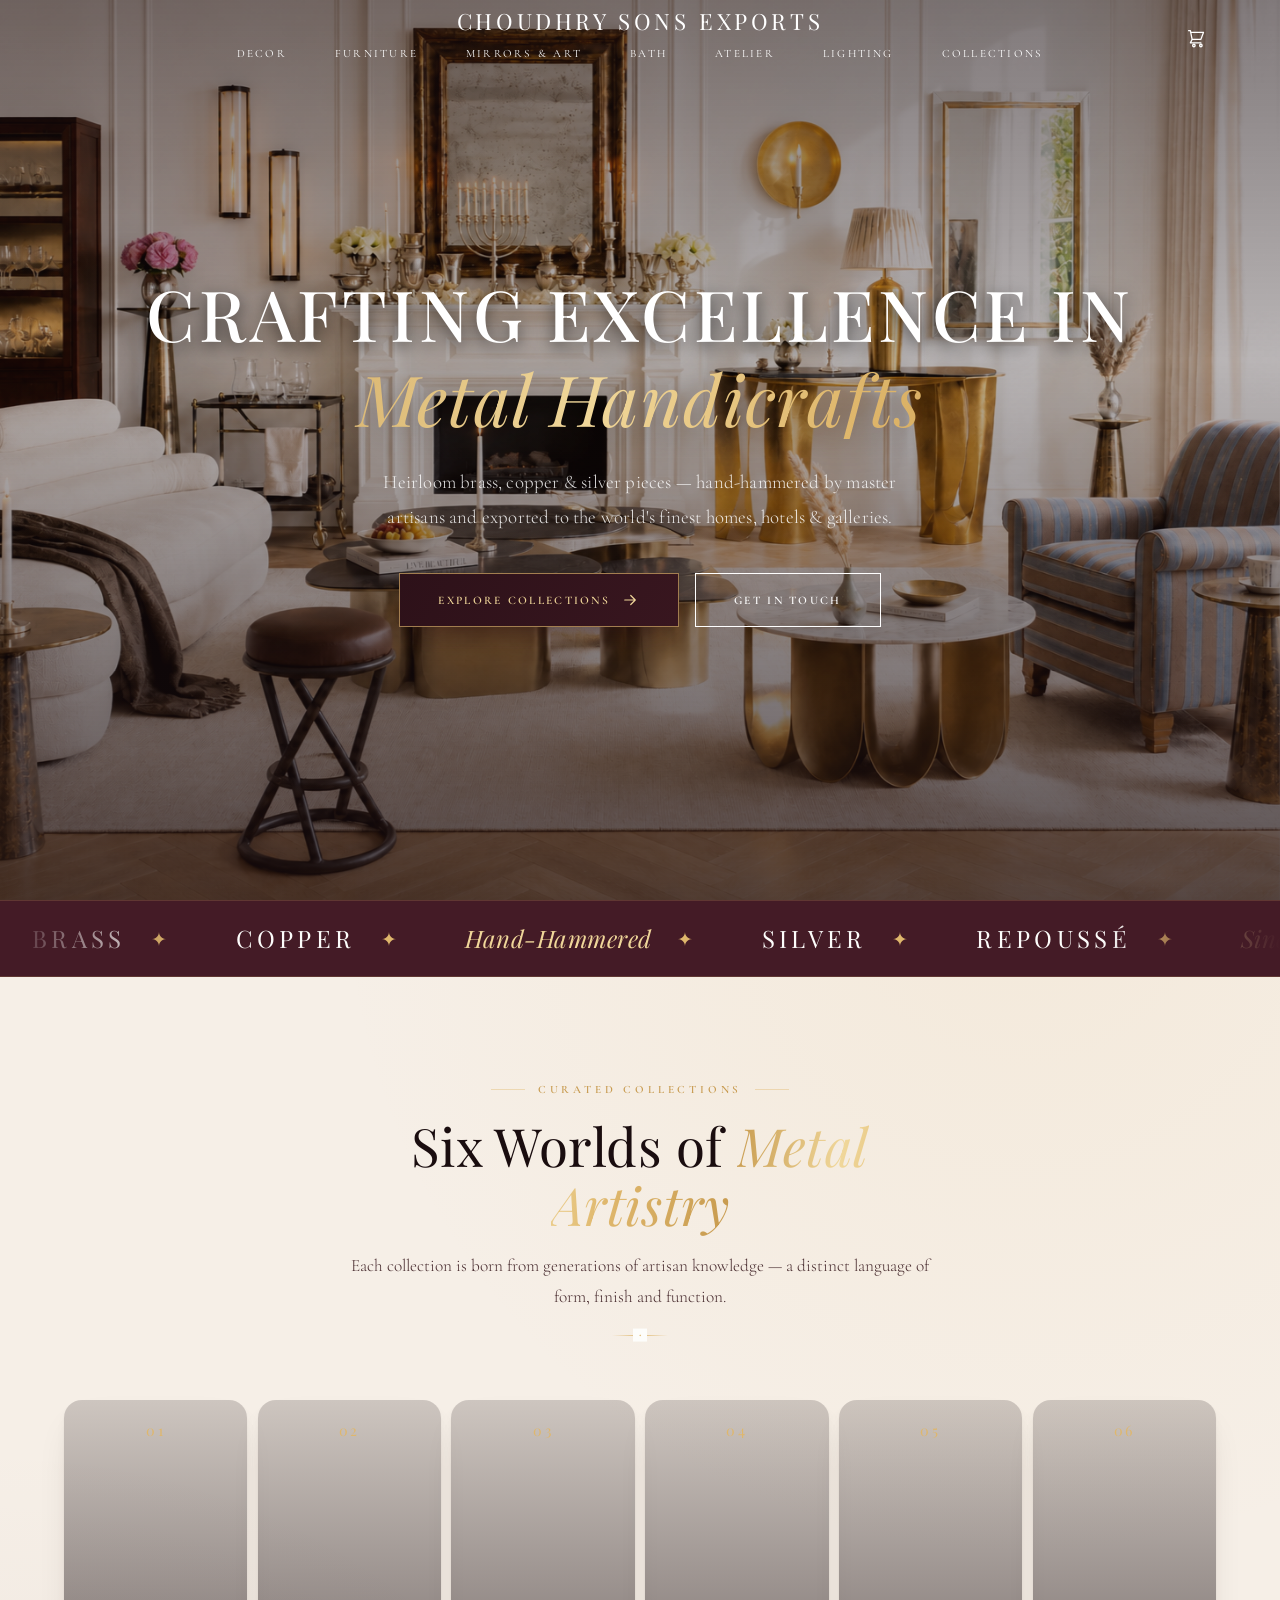
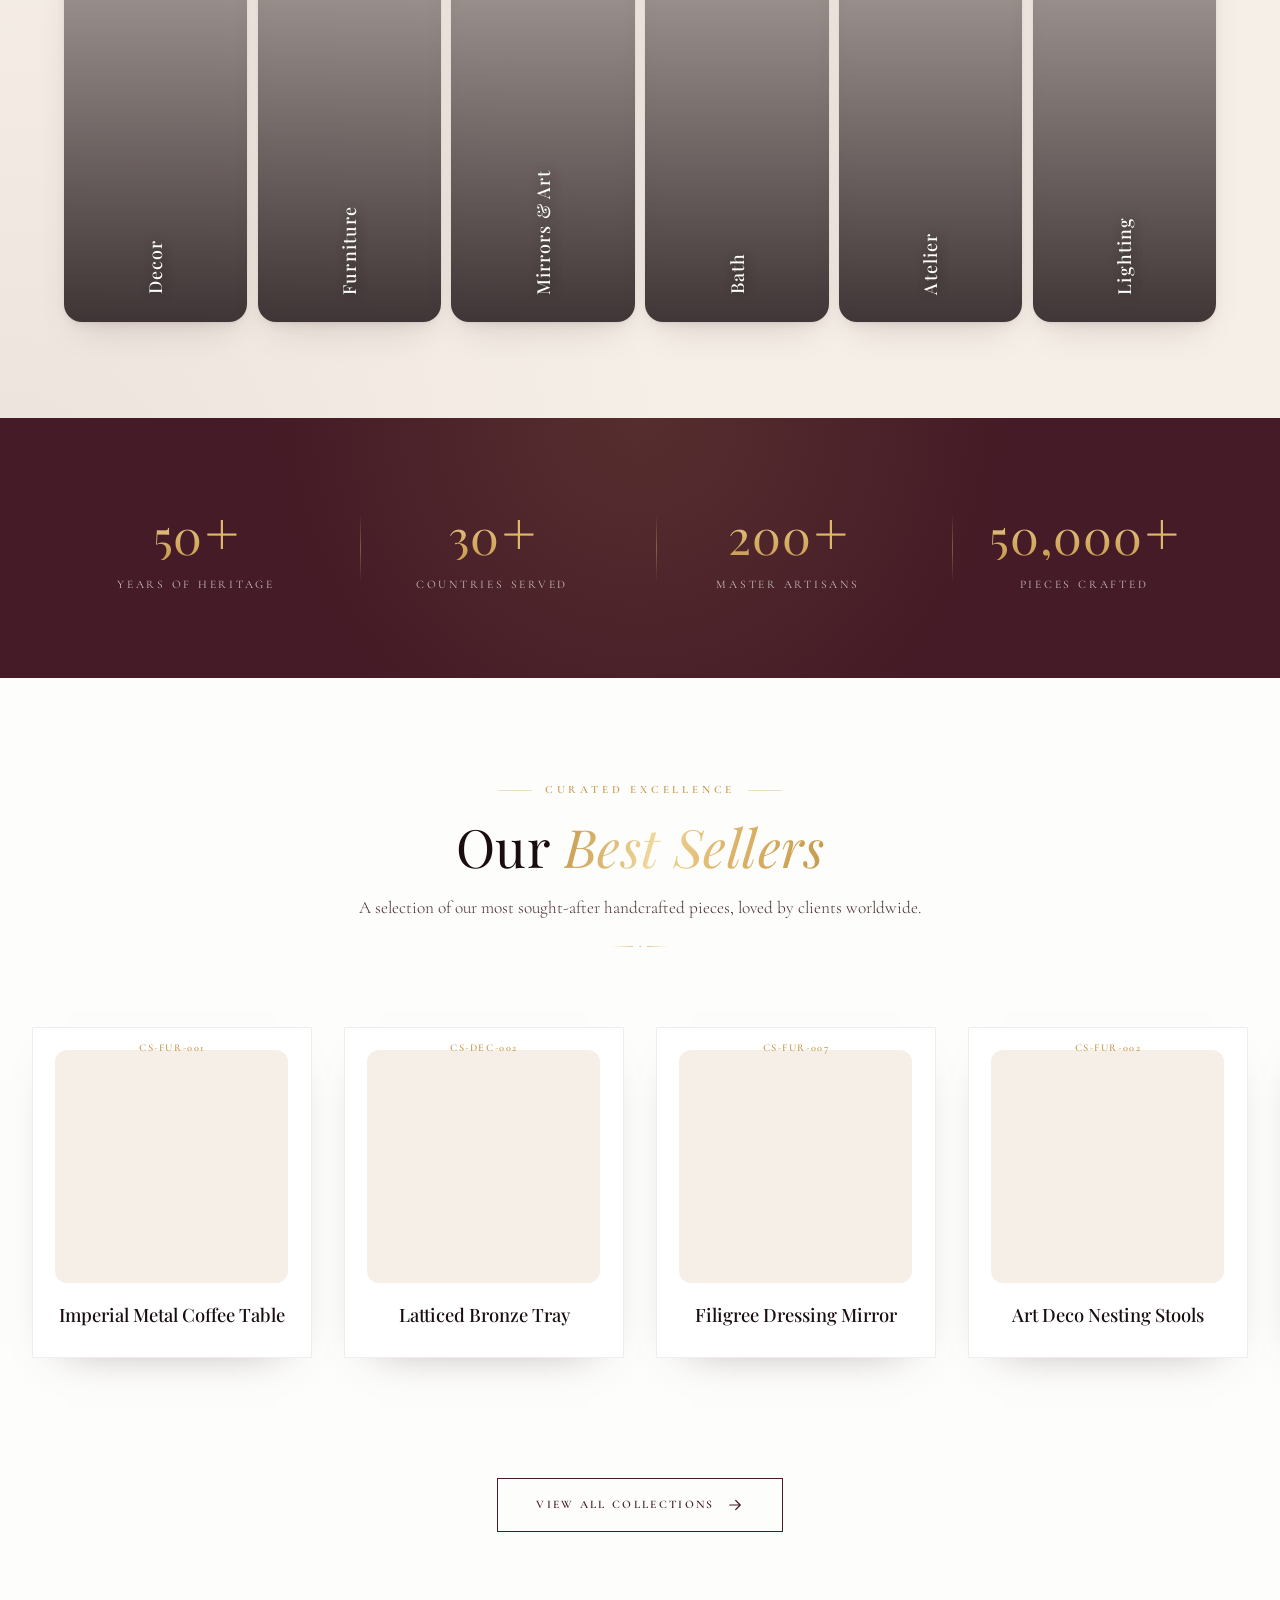
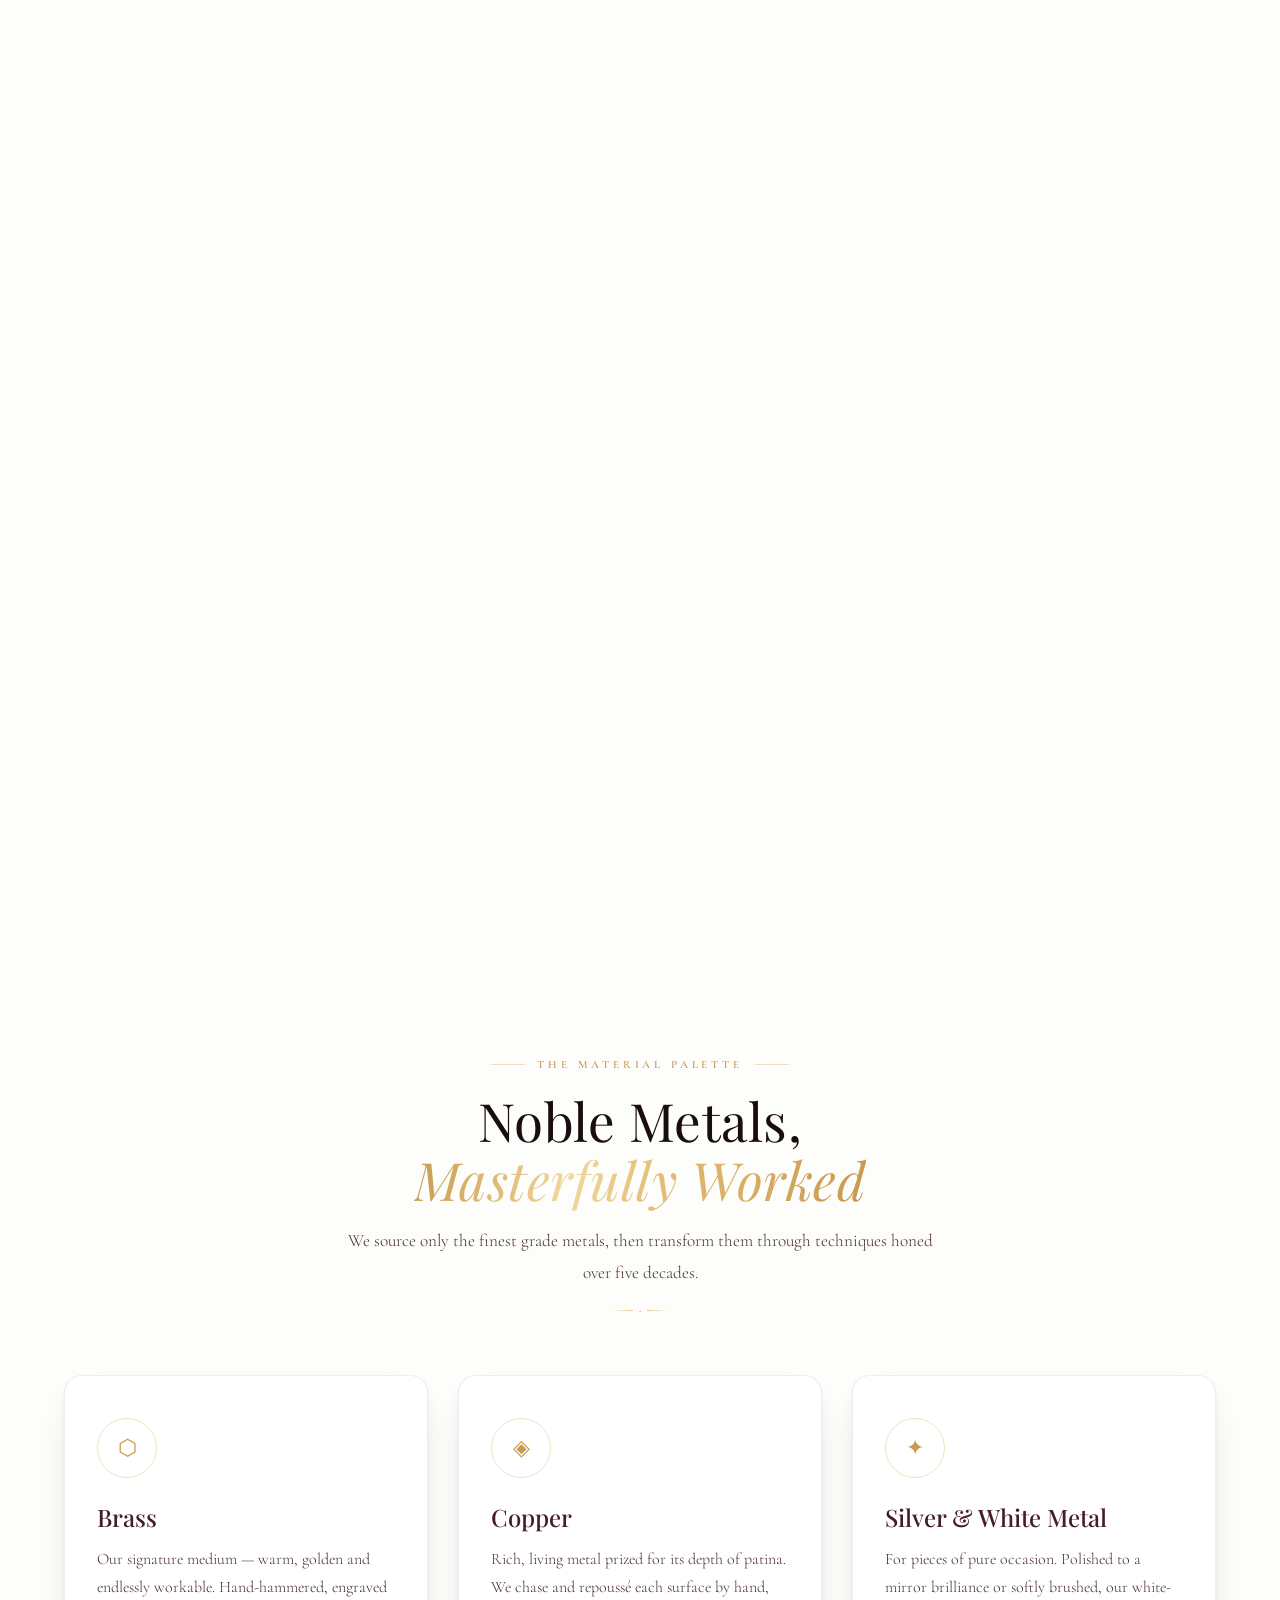
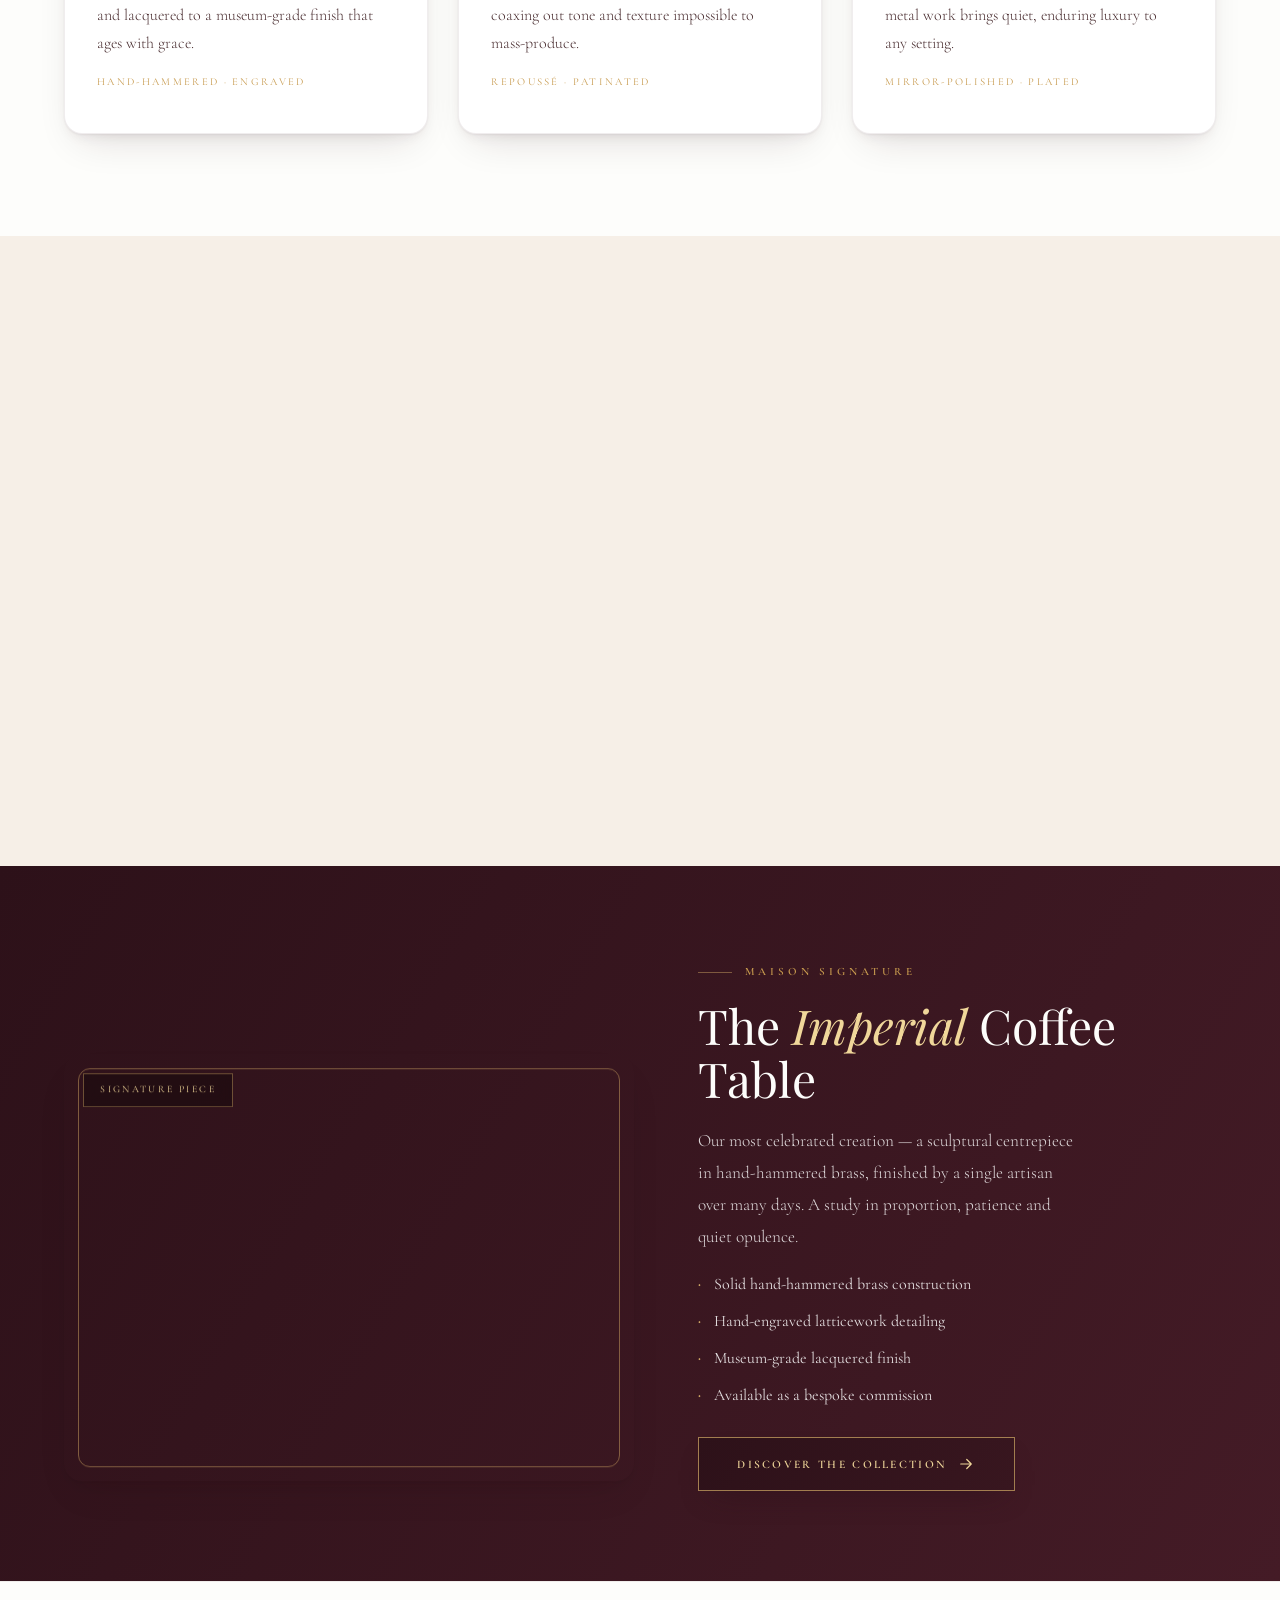
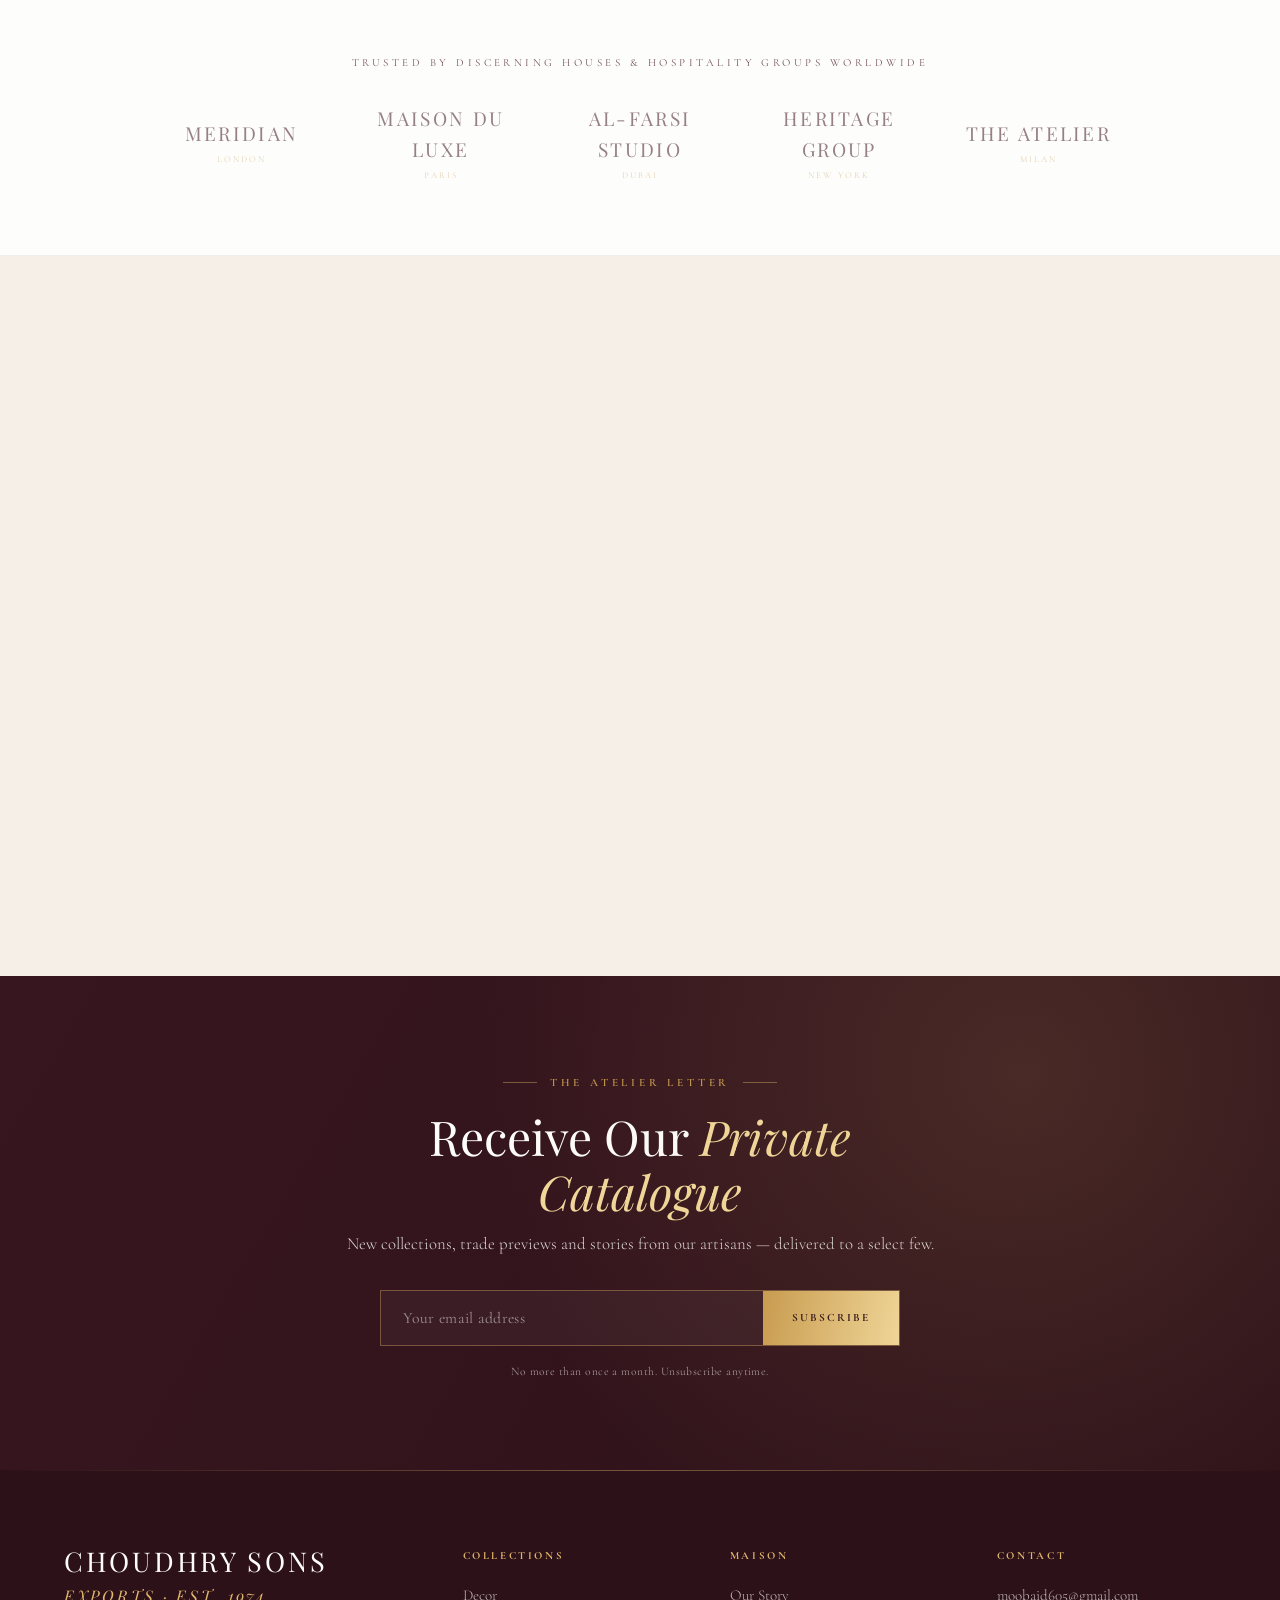
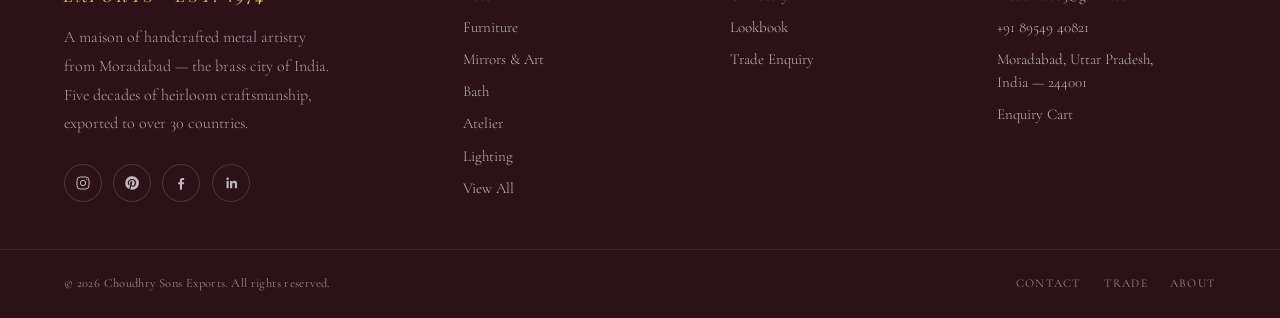
==== commit 98fa1734: "Add missing images" ====
--- a/index.html
+++ b/index.html
@@ -4,9 +4,10 @@
   <meta charset="UTF-8" />
   <meta name="viewport" content="width=device-width, initial-scale=1.0" />
   <title>Choudhry Sons Exports — Exquisite Metal Handicrafts Since 1974</title>
-  <meta name="description" content="Choudhry Sons Exports is a premier manufacturer of exquisite metal handicrafts, delivering unmatched artistry and quality since 1974." />
-  <link rel="stylesheet" href="style.css" />
-  <link rel="stylesheet" href="components.css" />
+  <meta name="description" content="Choudhry Sons Exports — a maison of handcrafted brass, copper & silver artistry from Moradabad, India. Heirloom metal handicrafts exported worldwide since 1974." />
+  <link rel="stylesheet" href="style.css?v=1" />
+  <link rel="stylesheet" href="components.css?v=1" />
+  <link rel="stylesheet" href="premium.css?v=7" />
   <!-- Preload LCP hero image so it starts fetching immediately -->
   <link rel="preload" as="image" href="./assets/hero-bg.png" fetchpriority="high" />
   <link rel="preconnect" href="https://fonts.googleapis.com" />
@@ -14,30 +15,10 @@
   <link href="https://fonts.googleapis.com/css2?family=Playfair+Display:ital,wght@0,400..900;1,400..900&family=Cormorant+Garamond:ital,wght@0,300;0,400;0,500;0,600;0,700;1,300;1,400;1,500;1,600&family=Bodoni+Moda:ital,opsz,wght@0,6..96,400..900;1,6..96,400..900&display=swap" rel="stylesheet" />
   <meta name="theme-color" content="#441b26" />
 </head>
-<body>
-
-
-  <!-- HEADER -->
-  <header class="site-header header-transparent" id="site-header">
-    <div class="header-top">
-      <a href="index.html" class="brand" id="brand-logo">
-        <h1 class="brand-name">Choudhry Sons Exports</h1>
-      </a>
-      <button class="menu-toggle" id="menu-toggle" aria-label="Toggle navigation menu">
-        <span></span><span></span><span></span>
-      </button>
-    </div>
-    <div class="header-bottom">
-      <nav class="main-nav" id="main-nav">
-        <a href="decor.html" class="nav-link">Decor</a>
-        <a href="furniture.html" class="nav-link">Furniture</a>
-        <a href="mirror-and-art.html" class="nav-link">Mirrors & Art</a>
-        <a href="bath.html" class="nav-link">Bath</a>
-        <a href="atelier.html" class="nav-link">Atelier</a>
-        <a href="lighting.html" class="nav-link">Lighting</a>
-      </nav>
-    </div>
-  </header>
+<body data-page="home">
+
+  <!-- HEADER (injected by premium.js) -->
+  <div id="cs-header"></div>
 
   <!-- HERO -->
   <section class="hero" id="hero-section">
@@ -57,170 +38,357 @@
         <span class="title-line">Crafting Excellence in</span>
         <span class="title-line accent">Metal Handicrafts</span>
       </h1>
-    </div>
-
-    <div class="hero-actions">
-      <a class="hero-btn-browse" href="#collections-section">Browse Categories</a>
-      <a href="#contact-section" class="hero-btn-touch">Get In Touch</a>
-    </div>
-  </section>
-
-  <!-- COLLECTIONS -->
+      <p class="hero-lead">
+        Heirloom brass, copper &amp; silver pieces — hand-hammered by master artisans
+        and exported to the world's finest homes, hotels &amp; galleries.
+      </p>
+      <div class="hero-actions">
+        <a class="cs-btn cs-btn--gold cs-magnetic" href="#collections-section">
+          Explore Collections
+          <svg class="cs-arrow" viewBox="0 0 24 24" width="18" height="18" fill="none" stroke="currentColor" stroke-width="1.6" stroke-linecap="round" stroke-linejoin="round"><path d="M5 12h14M13 6l6 6-6 6"/></svg>
+        </a>
+        <a class="cs-btn cs-btn--ghost-light cs-magnetic" href="contact.html">Get In Touch</a>
+      </div>
+    </div>
+  </section>
+
+  <!-- MARQUEE TICKER -->
+  <div class="cs-marquee" aria-hidden="true">
+    <div class="cs-marquee-track">
+      <div class="cs-marquee-group">
+        <span class="cs-marquee-item">Brass <span class="cs-star">✦</span></span>
+        <span class="cs-marquee-item">Copper <span class="cs-star">✦</span></span>
+        <span class="cs-marquee-item"><em>Hand-Hammered</em> <span class="cs-star">✦</span></span>
+        <span class="cs-marquee-item">Silver <span class="cs-star">✦</span></span>
+        <span class="cs-marquee-item">Repoussé <span class="cs-star">✦</span></span>
+        <span class="cs-marquee-item"><em>Since 1974</em> <span class="cs-star">✦</span></span>
+        <span class="cs-marquee-item">Bespoke <span class="cs-star">✦</span></span>
+      </div>
+      <div class="cs-marquee-group">
+        <span class="cs-marquee-item">Brass <span class="cs-star">✦</span></span>
+        <span class="cs-marquee-item">Copper <span class="cs-star">✦</span></span>
+        <span class="cs-marquee-item"><em>Hand-Hammered</em> <span class="cs-star">✦</span></span>
+        <span class="cs-marquee-item">Silver <span class="cs-star">✦</span></span>
+        <span class="cs-marquee-item">Repoussé <span class="cs-star">✦</span></span>
+        <span class="cs-marquee-item"><em>Since 1974</em> <span class="cs-star">✦</span></span>
+        <span class="cs-marquee-item">Bespoke <span class="cs-star">✦</span></span>
+      </div>
+    </div>
+  </div>
+
+  <!-- COLLECTIONS — redesigned tiles -->
   <section class="collections" id="collections-section">
-    <div class="section-header reveal">
-      <span class="section-eyebrow">Curated Collections</span>
-      <h2 class="section-title">Our Collections</h2>
-      <p class="section-subtitle">Discover our curated range of exquisite metal handicrafts, each born from generations of artisan knowledge.</p>
-    </div>
-    <div class="collections-carousel-wrapper">
-      <div class="collections-carousel" id="collections-carousel">
-        <!-- Tile 1: Decor -->
-        <a href="decor.html" class="collection-tile card reveal" style="display: block;">
-          <img src="./assets/home%20decor.webp" alt="Decor" class="tile-bg-img" loading="lazy" />
-          <div class="border"></div>
-          <div class="content">
-            <h3 class="tile-name">Decor</h3>
-            <p class="tile-tagline">Elevate your living spaces</p>
-          </div>
-        </a>
-
-        <!-- Tile 2: Furniture -->
-        <a href="furniture.html" class="collection-tile card reveal" style="display: block;">
-          <img src="./assets/furniture.webp" alt="Furniture" class="tile-bg-img" loading="lazy" />
-          <div class="border"></div>
-          <div class="content">
-            <h3 class="tile-name">Furniture</h3>
-            <p class="tile-tagline">Crafted for comfort & style</p>
-          </div>
-        </a>
-
-        <!-- Tile 3: Mirrors & Art -->
-        <a href="mirror-and-art.html" class="collection-tile card reveal" style="display: block;">
-          <img src="./assets/mirror%20and%20art.webp" alt="Mirrors & Art" class="tile-bg-img" loading="lazy" />
-          <div class="border"></div>
-          <div class="content">
-            <h3 class="tile-name">Mirrors & Art</h3>
-            <p class="tile-tagline">Reflect your unique style</p>
-          </div>
-        </a>
-
-        <!-- Tile 4: Bath -->
-        <a href="bath.html" class="collection-tile card reveal" style="display: block;">
-          <img src="./assets/bathroom.webp" alt="Bath" class="tile-bg-img" loading="lazy" />
-          <div class="border"></div>
-          <div class="content">
-            <h3 class="tile-name">Bath</h3>
-            <p class="tile-tagline">Luxurious sanctuary essentials</p>
-          </div>
-        </a>
-
-        <!-- Tile 5: Atelier -->
-        <a href="atelier.html" class="collection-tile card reveal" style="display: block;">
-          <img src="./assets/atelier.webp" alt="Atelier" class="tile-bg-img" loading="lazy" />
-          <div class="border"></div>
-          <div class="content">
-            <h3 class="tile-name">Atelier</h3>
-            <p class="tile-tagline">Bespoke artisan creations</p>
-          </div>
-        </a>
-
-        <!-- Tile 6: Lighting -->
-        <a href="lighting.html" class="collection-tile card reveal" style="display: block;">
-          <img src="./assets/lighting.webp" alt="Lighting" class="tile-bg-img" loading="lazy" />
-          <div class="border"></div>
-          <div class="content">
-            <h3 class="tile-name">Lighting</h3>
-            <p class="tile-tagline">Brilliant artistic designs</p>
-          </div>
-        </a>
-      </div>
-    </div>
-  </section>
-
-  <!-- BEST SELLERS SECTION -->
+    <div class="cs-section-head reveal">
+      <span class="cs-eyebrow cs-center">Curated Collections</span>
+      <h2 class="cs-title">Six Worlds of <span class="cs-gold-text">Metal Artistry</span></h2>
+      <p class="cs-sub">Each collection is born from generations of artisan knowledge — a distinct language of form, finish and function.</p>
+      <div class="cs-divider-mark"></div>
+    </div>
+
+    <div class="cs-accordion reveal">
+      <a href="decor.html" class="cs-acc-panel">
+        <img class="cs-acc-img" src="./assets/home%20decor.webp" alt="Decor collection" loading="lazy" />
+        <span class="cs-acc-shade"></span>
+        <span class="cs-acc-num">01</span>
+        <span class="cs-acc-label">Decor</span>
+        <div class="cs-acc-info">
+          <h3 class="cs-acc-name">Decor</h3>
+          <div class="cs-acc-rule"></div>
+          <p class="cs-acc-tag">Sculptural objects that elevate every living space.</p>
+          <span class="cs-acc-cta">Explore the Collection
+            <svg viewBox="0 0 24 24" width="16" height="16" fill="none" stroke="currentColor" stroke-width="1.7" stroke-linecap="round" stroke-linejoin="round"><path d="M5 12h14M13 6l6 6-6 6"/></svg>
+          </span>
+        </div>
+      </a>
+
+      <a href="furniture.html" class="cs-acc-panel">
+        <img class="cs-acc-img" src="./assets/furniture.webp" alt="Furniture collection" loading="lazy" />
+        <span class="cs-acc-shade"></span>
+        <span class="cs-acc-num">02</span>
+        <span class="cs-acc-label">Furniture</span>
+        <div class="cs-acc-info">
+          <h3 class="cs-acc-name">Furniture</h3>
+          <div class="cs-acc-rule"></div>
+          <p class="cs-acc-tag">Statement metal furniture crafted for comfort &amp; style.</p>
+          <span class="cs-acc-cta">Explore the Collection
+            <svg viewBox="0 0 24 24" width="16" height="16" fill="none" stroke="currentColor" stroke-width="1.7" stroke-linecap="round" stroke-linejoin="round"><path d="M5 12h14M13 6l6 6-6 6"/></svg>
+          </span>
+        </div>
+      </a>
+
+      <a href="mirror-and-art.html" class="cs-acc-panel">
+        <img class="cs-acc-img" src="./assets/mirror%20and%20art.webp" alt="Mirrors & Art collection" loading="lazy" />
+        <span class="cs-acc-shade"></span>
+        <span class="cs-acc-num">03</span>
+        <span class="cs-acc-label">Mirrors &amp; Art</span>
+        <div class="cs-acc-info">
+          <h3 class="cs-acc-name">Mirrors &amp; Art</h3>
+          <div class="cs-acc-rule"></div>
+          <p class="cs-acc-tag">Reflective heirlooms and wall art that command a room.</p>
+          <span class="cs-acc-cta">Explore the Collection
+            <svg viewBox="0 0 24 24" width="16" height="16" fill="none" stroke="currentColor" stroke-width="1.7" stroke-linecap="round" stroke-linejoin="round"><path d="M5 12h14M13 6l6 6-6 6"/></svg>
+          </span>
+        </div>
+      </a>
+
+      <a href="bath.html" class="cs-acc-panel">
+        <img class="cs-acc-img" src="./assets/bathroom.webp" alt="Bath collection" loading="lazy" />
+        <span class="cs-acc-shade"></span>
+        <span class="cs-acc-num">04</span>
+        <span class="cs-acc-label">Bath</span>
+        <div class="cs-acc-info">
+          <h3 class="cs-acc-name">Bath</h3>
+          <div class="cs-acc-rule"></div>
+          <p class="cs-acc-tag">Luxurious fittings &amp; sanctuary essentials in noble metal.</p>
+          <span class="cs-acc-cta">Explore the Collection
+            <svg viewBox="0 0 24 24" width="16" height="16" fill="none" stroke="currentColor" stroke-width="1.7" stroke-linecap="round" stroke-linejoin="round"><path d="M5 12h14M13 6l6 6-6 6"/></svg>
+          </span>
+        </div>
+      </a>
+
+      <a href="atelier.html" class="cs-acc-panel">
+        <img class="cs-acc-img" src="./assets/atelier.webp" alt="Atelier collection" loading="lazy" />
+        <span class="cs-acc-shade"></span>
+        <span class="cs-acc-num">05</span>
+        <span class="cs-acc-label">Atelier</span>
+        <div class="cs-acc-info">
+          <h3 class="cs-acc-name">Atelier</h3>
+          <div class="cs-acc-rule"></div>
+          <p class="cs-acc-tag">Bespoke, one-of-a-kind commissions from our master bench.</p>
+          <span class="cs-acc-cta">Explore the Collection
+            <svg viewBox="0 0 24 24" width="16" height="16" fill="none" stroke="currentColor" stroke-width="1.7" stroke-linecap="round" stroke-linejoin="round"><path d="M5 12h14M13 6l6 6-6 6"/></svg>
+          </span>
+        </div>
+      </a>
+
+      <a href="lighting.html" class="cs-acc-panel">
+        <img class="cs-acc-img" src="./assets/lighting.webp" alt="Lighting collection" loading="lazy" />
+        <span class="cs-acc-shade"></span>
+        <span class="cs-acc-num">06</span>
+        <span class="cs-acc-label">Lighting</span>
+        <div class="cs-acc-info">
+          <h3 class="cs-acc-name">Lighting</h3>
+          <div class="cs-acc-rule"></div>
+          <p class="cs-acc-tag">Lanterns &amp; fixtures that cast warmth and intricate shadow.</p>
+          <span class="cs-acc-cta">Explore the Collection
+            <svg viewBox="0 0 24 24" width="16" height="16" fill="none" stroke="currentColor" stroke-width="1.7" stroke-linecap="round" stroke-linejoin="round"><path d="M5 12h14M13 6l6 6-6 6"/></svg>
+          </span>
+        </div>
+      </a>
+    </div>
+  </section>
+
+  <!-- STATS BAND -->
+  <section class="cs-stats reveal">
+    <div class="cs-stats-grid">
+      <div class="cs-stat">
+        <div class="cs-stat-num"><span class="stat-number" data-target="50">0</span><span class="cs-stat-suffix">+</span></div>
+        <div class="cs-stat-label">Years of Heritage</div>
+      </div>
+      <div class="cs-stat">
+        <div class="cs-stat-num"><span class="stat-number" data-target="30">0</span><span class="cs-stat-suffix">+</span></div>
+        <div class="cs-stat-label">Countries Served</div>
+      </div>
+      <div class="cs-stat">
+        <div class="cs-stat-num"><span class="stat-number" data-target="200">0</span><span class="cs-stat-suffix">+</span></div>
+        <div class="cs-stat-label">Master Artisans</div>
+      </div>
+      <div class="cs-stat">
+        <div class="cs-stat-num"><span class="stat-number" data-target="50000">0</span><span class="cs-stat-suffix">+</span></div>
+        <div class="cs-stat-label">Pieces Crafted</div>
+      </div>
+    </div>
+  </section>
+
+  <!-- BEST SELLERS -->
   <section class="gallery-section" id="best-sellers-section" style="padding: var(--space-4xl) 0;">
-    <div class="section-header reveal">
-      <span class="section-eyebrow">Curated Excellence</span>
-      <h2 class="section-title">Our Best Sellers</h2>
-      <p class="section-subtitle">A collection of our most sought-after handcrafted pieces, loved by clients worldwide.</p>
-    </div>
-    <div class="gallery-grid" style="display: grid; grid-template-columns: repeat(5, 1fr); gap: var(--space-md); padding: 0 var(--space-xl); max-width: var(--max-width); margin: 0 auto;">
-      <div class="gallery-item placeholder-img reveal" style="aspect-ratio: 4/5; border-radius: 2px;"></div>
-      <div class="gallery-item placeholder-img reveal" style="aspect-ratio: 4/5; border-radius: 2px;"></div>
-      <div class="gallery-item placeholder-img reveal" style="aspect-ratio: 4/5; border-radius: 2px;"></div>
-      <div class="gallery-item placeholder-img reveal" style="aspect-ratio: 4/5; border-radius: 2px;"></div>
-      <div class="gallery-item placeholder-img reveal" style="aspect-ratio: 4/5; border-radius: 2px;"></div>
-      <div class="gallery-item placeholder-img reveal" style="aspect-ratio: 4/5; border-radius: 2px;"></div>
-      <div class="gallery-item placeholder-img reveal" style="aspect-ratio: 4/5; border-radius: 2px;"></div>
-      <div class="gallery-item placeholder-img reveal" style="aspect-ratio: 4/5; border-radius: 2px;"></div>
-      <div class="gallery-item placeholder-img reveal" style="aspect-ratio: 4/5; border-radius: 2px;"></div>
-      <div class="gallery-item placeholder-img reveal" style="aspect-ratio: 4/5; border-radius: 2px;"></div>
-    </div>
-  </section>
-
-  <!-- ABOUT SECTION -->
+    <div class="cs-section-head reveal">
+      <span class="cs-eyebrow cs-center">Curated Excellence</span>
+      <h2 class="cs-title">Our <span class="cs-gold-text">Best Sellers</span></h2>
+      <p class="cs-sub">A selection of our most sought-after handcrafted pieces, loved by clients worldwide.</p>
+      <div class="cs-divider-mark"></div>
+    </div>
+    <div class="products-carousel reveal" id="best-sellers-carousel">
+      <a href="#" class="product-card product-trigger">
+        <img src="assets/furniture/Picture1.png" alt="Imperial Metal Coffee Table" class="tile-image" />
+        <span class="item-number">CS-FUR-001</span>
+        <h3 class="tile-title">Imperial Metal Coffee Table</h3>
+      </a>
+      <a href="#" class="product-card product-trigger">
+        <img src="assets/Decor/Picture2.jpg" alt="Latticed Bronze Tray" class="tile-image" />
+        <span class="item-number">CS-DEC-002</span>
+        <h3 class="tile-title">Latticed Bronze Tray</h3>
+      </a>
+      <a href="#" class="product-card product-trigger">
+        <img src="assets/furniture/Picture30.png" alt="Filigree Dressing Table Mirror" class="tile-image" />
+        <span class="item-number">CS-FUR-007</span>
+        <h3 class="tile-title">Filigree Dressing Mirror</h3>
+      </a>
+      <a href="#" class="product-card product-trigger">
+        <img src="assets/furniture/Picture24.jpg" alt="Art Deco Nesting Stools" class="tile-image" />
+        <span class="item-number">CS-FUR-002</span>
+        <h3 class="tile-title">Art Deco Nesting Stools</h3>
+      </a>
+      <a href="#" class="product-card product-trigger">
+        <img src="assets/furniture/Picture25.png" alt="Latticed Bronze Side Table" class="tile-image" />
+        <span class="item-number">CS-FUR-003</span>
+        <h3 class="tile-title">Latticed Side Table</h3>
+      </a>
+      <a href="#" class="product-card product-trigger">
+        <img src="assets/Decor/Picture3.jpg" alt="Ethereal Silver Candleholder" class="tile-image" />
+        <span class="item-number">CS-DEC-003</span>
+        <h3 class="tile-title">Ethereal Candleholder</h3>
+      </a>
+    </div>
+    <div style="text-align:center; margin-top: var(--space-lg);">
+      <a class="cs-btn cs-magnetic" href="collections.html">View All Collections
+        <svg class="cs-arrow" viewBox="0 0 24 24" width="18" height="18" fill="none" stroke="currentColor" stroke-width="1.6" stroke-linecap="round" stroke-linejoin="round"><path d="M5 12h14M13 6l6 6-6 6"/></svg>
+      </a>
+    </div>
+  </section>
+
+  <!-- ABOUT -->
   <section class="about" id="about-section">
     <div class="about-inner">
-      <div class="about-content reveal">
-        <span class="section-eyebrow">Our Story</span>
-        <h2 class="section-title">The Journey Since 1974</h2>
+      <div class="about-content reveal cs-fade-left">
+        <span class="cs-eyebrow">Our Story</span>
+        <h2 class="section-title" style="color:#fff;">The Journey Since 1974</h2>
         <p class="about-text">
-          Choudhry Sons Exports was founded on a singular vision: to bring the rich tradition of Indian metalworking to the global stage. From our humble beginnings in a small artisan workshop, we have grown into an internationally respected name, renowned for our commitment to quality, authenticity, and design.
+          Choudhry Sons Exports was founded on a singular vision: to bring the rich tradition of
+          Indian metalworking to the global stage. From a small artisan workshop in Moradabad, we have
+          grown into an internationally respected name — renowned for quality, authenticity and design.
         </p>
         <p class="about-text">
-          For generations, our family has worked alongside master craftsmen, passing down techniques that are simply impossible to replicate with machinery. Every curve we hammer, every pattern we engrave, and every finish we polish is a continuation of a story that is centuries old.
+          For generations our family has worked alongside master craftsmen, passing down techniques
+          impossible to replicate by machine. Every curve we hammer and every pattern we engrave is a
+          continuation of a story that is centuries old.
         </p>
-        <p class="about-text">
-          Today, our products grace homes, hotels, and galleries across more than 30 countries. Yet, our core philosophy remains unchanged: to create art that functions, and objects that endure.
-        </p>
-      </div>
-      <div class="about-image reveal">
-        <img src="./assets/Journey page/2.png" alt="Our Journey since 1974" class="about-tile-img" loading="lazy" />
-      </div>
-    </div>
-  </section>
-
-
-
-  <!-- THE CRAFT: PROCESS SECTION -->
+        <div class="about-mini-stats">
+          <div class="mini"><b>30+</b><span>Countries Served</span></div>
+          <div class="mini"><b>200+</b><span>Master Artisans</span></div>
+          <div class="mini"><b>100%</b><span>Handcrafted</span></div>
+        </div>
+        <p class="about-signature">Choudhry Sons<span>The Founding Family</span></p>
+        <div style="margin-top:1.8rem;">
+          <a class="cs-btn cs-btn--gold cs-magnetic" href="about.html">Read Our Full Story
+            <svg class="cs-arrow" viewBox="0 0 24 24" width="18" height="18" fill="none" stroke="currentColor" stroke-width="1.6" stroke-linecap="round" stroke-linejoin="round"><path d="M5 12h14M13 6l6 6-6 6"/></svg>
+          </a>
+        </div>
+      </div>
+      <div class="about-image reveal cs-fade-right">
+        <img src="./assets/Journey page/2.png" alt="Our journey since 1974" class="about-tile-img" loading="lazy" />
+      </div>
+    </div>
+  </section>
+
+  <!-- MATERIALS -->
+  <section class="cs-materials">
+    <div class="cs-section-head reveal">
+      <span class="cs-eyebrow cs-center">The Material Palette</span>
+      <h2 class="cs-title">Noble Metals, <span class="cs-gold-text">Masterfully Worked</span></h2>
+      <p class="cs-sub">We source only the finest grade metals, then transform them through techniques honed over five decades.</p>
+      <div class="cs-divider-mark"></div>
+    </div>
+    <div class="cs-materials-grid">
+      <div class="cs-material reveal">
+        <div class="cs-material__icon">⬡</div>
+        <h3>Brass</h3>
+        <p>Our signature medium — warm, golden and endlessly workable. Hand-hammered, engraved and lacquered to a museum-grade finish that ages with grace.</p>
+        <div class="cs-material__tag">Hand-Hammered · Engraved</div>
+      </div>
+      <div class="cs-material reveal">
+        <div class="cs-material__icon">◈</div>
+        <h3>Copper</h3>
+        <p>Rich, living metal prized for its depth of patina. We chase and repoussé each surface by hand, coaxing out tone and texture impossible to mass-produce.</p>
+        <div class="cs-material__tag">Repoussé · Patinated</div>
+      </div>
+      <div class="cs-material reveal">
+        <div class="cs-material__icon">✦</div>
+        <h3>Silver &amp; White Metal</h3>
+        <p>For pieces of pure occasion. Polished to a mirror brilliance or softly brushed, our white-metal work brings quiet, enduring luxury to any setting.</p>
+        <div class="cs-material__tag">Mirror-Polished · Plated</div>
+      </div>
+    </div>
+  </section>
+
+  <!-- PROCESS -->
   <section class="process-section" id="process-section">
-    <div class="section-header reveal">
-      <span class="section-eyebrow">Our Process</span>
-      <h2 class="section-title">The Art of Making</h2>
-      <p class="section-subtitle">Every piece is a testament to centuries of refined tradition and meticulous craft.</p>
+    <div class="cs-section-head reveal">
+      <span class="cs-eyebrow cs-center">Our Process</span>
+      <h2 class="cs-title">The Art of <span class="cs-gold-text">Making</span></h2>
+      <p class="cs-sub">Every piece is a testament to centuries of refined tradition and meticulous craft.</p>
+      <div class="cs-divider-mark"></div>
     </div>
     <div class="process-steps">
       <div class="process-step reveal">
         <span class="step-number">01</span>
         <div class="step-icon">⬡</div>
         <h3 class="step-title">Material Selection</h3>
-        <p class="step-desc">We source only the finest grade metals — brass, copper, and silver — from trusted suppliers, ensuring the foundation of every piece is exceptional.</p>
+        <p class="step-desc">We source only the finest grade metals — brass, copper and silver — from trusted suppliers, ensuring the foundation of every piece is exceptional.</p>
       </div>
       <div class="process-connector"></div>
       <div class="process-step reveal">
         <span class="step-number">02</span>
         <div class="step-icon">◈</div>
         <h3 class="step-title">Artisan Crafting</h3>
-        <p class="step-desc">Our seasoned artisans employ time-honored hand-hammering, chasing, and repousse techniques — skills passed down through generations in Moradabad.</p>
+        <p class="step-desc">Our seasoned artisans employ time-honoured hand-hammering, chasing and repoussé techniques — skills passed down through generations in Moradabad.</p>
       </div>
       <div class="process-connector"></div>
       <div class="process-step reveal">
         <span class="step-number">03</span>
         <div class="step-icon">✦</div>
         <h3 class="step-title">Quality &amp; Finishing</h3>
-        <p class="step-desc">Each piece undergoes rigorous quality inspection before receiving its final finish — polished, lacquered, or patinated to absolute perfection.</p>
-      </div>
+        <p class="step-desc">Each piece undergoes rigorous inspection before its final finish — polished, lacquered or patinated to absolute perfection.</p>
+      </div>
+    </div>
+  </section>
+
+  <!-- SIGNATURE SPOTLIGHT -->
+  <section class="cs-spotlight">
+    <div class="cs-spotlight-inner">
+      <div class="cs-spotlight__media reveal cs-fade-left" data-parallax="0.06">
+        <span class="cs-spotlight__badge">Signature Piece</span>
+        <img src="assets/furniture/Picture1.png" alt="The Imperial metal coffee table" loading="lazy" />
+      </div>
+      <div class="cs-spotlight__text reveal cs-fade-right">
+        <span class="cs-eyebrow">Maison Signature</span>
+        <h2>The <em>Imperial</em> Coffee Table</h2>
+        <p>Our most celebrated creation — a sculptural centrepiece in hand-hammered brass, finished by a single artisan over many days. A study in proportion, patience and quiet opulence.</p>
+        <ul class="cs-spotlight__features">
+          <li>Solid hand-hammered brass construction</li>
+          <li>Hand-engraved latticework detailing</li>
+          <li>Museum-grade lacquered finish</li>
+          <li>Available as a bespoke commission</li>
+        </ul>
+        <a class="cs-btn cs-btn--gold cs-magnetic" href="furniture.html">Discover the Collection
+          <svg class="cs-arrow" viewBox="0 0 24 24" width="18" height="18" fill="none" stroke="currentColor" stroke-width="1.6" stroke-linecap="round" stroke-linejoin="round"><path d="M5 12h14M13 6l6 6-6 6"/></svg>
+        </a>
+      </div>
+    </div>
+  </section>
+
+  <!-- TRUST -->
+  <section class="cs-trust reveal">
+    <p class="cs-trust-label">Trusted by discerning houses &amp; hospitality groups worldwide</p>
+    <div class="cs-trust-grid">
+      <div class="cs-house">Meridian<span>London</span></div>
+      <div class="cs-house">Maison du Luxe<span>Paris</span></div>
+      <div class="cs-house">Al-Farsi Studio<span>Dubai</span></div>
+      <div class="cs-house">Heritage Group<span>New York</span></div>
+      <div class="cs-house">The Atelier<span>Milan</span></div>
     </div>
   </section>
 
   <!-- TESTIMONIALS -->
   <section class="testimonials-section" id="testimonials-section">
-    <div class="section-header reveal">
-      <span class="section-eyebrow">Client Voices</span>
-      <h2 class="section-title">What Our Clients Say</h2>
+    <div class="cs-section-head reveal">
+      <span class="cs-eyebrow cs-center">Client Voices</span>
+      <h2 class="cs-title">What Our <span class="cs-gold-text">Clients Say</span></h2>
+      <div class="cs-divider-mark"></div>
     </div>
     <div class="testimonials-grid reveal">
       <div class="testimonial-block">
+        <div class="cs-stars">★ ★ ★ ★ ★</div>
         <span class="testimonial-quote">&ldquo;</span>
         <p class="testimonial-text">Exceptional craftsmanship. The brass vases we ordered for our hotel lobby have received overwhelming admiration from our guests. Truly a mark of distinction.</p>
         <div class="testimonial-meta">
@@ -229,6 +397,7 @@
         </div>
       </div>
       <div class="testimonial-block">
+        <div class="cs-stars">★ ★ ★ ★ ★</div>
         <span class="testimonial-quote">&ldquo;</span>
         <p class="testimonial-text">We have worked with many artisan suppliers globally, and none match the quality and consistency of Choudhry Sons Exports. Their attention to detail is unparalleled.</p>
         <div class="testimonial-meta">
@@ -237,6 +406,7 @@
         </div>
       </div>
       <div class="testimonial-block">
+        <div class="cs-stars">★ ★ ★ ★ ★</div>
         <span class="testimonial-quote">&ldquo;</span>
         <p class="testimonial-text">The custom copper trays for our restaurant were delivered flawlessly. The team's communication and craftsmanship are both world-class.</p>
         <div class="testimonial-meta">
@@ -246,74 +416,38 @@
       </div>
     </div>
   </section>
-  
-  <!-- COLLECTIONS DIRECTORY -->
-  <section class="collections-directory reveal">
-    <div class="directory-container">
-      <div class="directory-list">
-        <a href="furniture.html" class="directory-item">Bed</a>
-        <a href="bath.html" class="directory-item">Bath</a>
-        <a href="furniture.html" class="directory-item">Table</a>
-        <a href="decor.html" class="directory-item">Home Décor</a>
-        <a href="atelier.html" class="directory-item">Atelier</a>
-      </div>
-    </div>
-  </section>
-
-
-  <!-- FOOTER -->
-  <footer class="site-footer" id="contact-section">
-    <div class="footer-container">
-      <div class="footer-left-area reveal">
-        <div class="footer-brand-area">
-          <h3 class="footer-brand-name">Choudhry Sons Exports</h3>
-          <p class="footer-brand-tagline">Excellence in metal handicrafts since 1974.</p>
-        </div>
-        
-        <div class="footer-links-grid">
-          <div class="link-group">
-            <h4>Exports</h4>
-            <a href="#about-section">Our Story</a>
-            <a href="#best-sellers-section">Best Sellers</a>
-            <a href="#contact-section">Contact Us</a>
-          </div>
-          <div class="link-group">
-            <h4>Collection</h4>
-            <a href="decor.html">Decor</a>
-            <a href="furniture.html">Furniture</a>
-            <a href="bath.html">Bath</a>
-          </div>
-          <div class="link-group">
-            <h4>Contact</h4>
-            <a href="mailto:moobaid605@gmail.com" style="text-transform: none; opacity: 1;">moobaid605@gmail.com</a>
-            <a href="tel:+918954940821" style="opacity: 1;">+91 89549 40821</a>
-            <p style="font-family: var(--font-body); font-size: 0.95rem; opacity: 0.7; margin-top: 0.4rem; color: var(--ivory);">Moradabad, India</p>
-          </div>
-        </div>
-      </div>
-
-      <div class="footer-right-area reveal">
-        <div class="footer-brand-area">
-          <h3 class="footer-brand-name">Get in Touch</h3>
-          <p class="footer-brand-tagline">For wholesale inquiries, custom orders, or collaborations.</p>
-        </div>
-        
-        <div class="footer-form-area">
-          <form action="#" method="POST" class="footer-contact-form">
-            <div class="form-row">
-              <input type="text" placeholder="Full Name" required />
-              <input type="email" placeholder="Email Address" required />
-            </div>
-            <textarea placeholder="Your Message" rows="3" required></textarea>
-            <button type="submit" class="form-submit-btn-lg">Send Message &nbsp;→</button>
-          </form>
-        </div>
-      </div>
-    </div>
-    
-
-  </footer>
-
-  <script src="app.js"></script>
+
+  <!-- NEWSLETTER -->
+  <section class="cs-newsletter">
+    <div class="cs-newsletter-inner reveal">
+      <span class="cs-eyebrow cs-center">The Atelier Letter</span>
+      <h2>Receive Our <em>Private Catalogue</em></h2>
+      <p>New collections, trade previews and stories from our artisans — delivered to a select few.</p>
+      <form class="cs-newsletter-form">
+        <input type="email" placeholder="Your email address" required />
+        <button type="submit">Subscribe</button>
+      </form>
+      <small>No more than once a month. Unsubscribe anytime.</small>
+    </div>
+  </section>
+
+  <!-- FOOTER (injected by premium.js) -->
+  <div id="cs-footer"></div>
+
+  <!-- PRODUCT MODAL -->
+  <div class="product-modal" id="product-modal" aria-hidden="true">
+    <div class="modal-overlay" id="modal-overlay"></div>
+    <button class="modal-close" id="modal-close" aria-label="Close modal">&times;</button>
+    <div class="modal-container">
+      <div class="modal-content" id="modal-content">
+        <div class="modal-image-area">
+          <img src="" alt="Product Image" id="modal-img" />
+        </div>
+      </div>
+    </div>
+  </div>
+
+  <script src="premium.js?v=9"></script>
+  <script src="app.js?v=1"></script>
 </body>
 </html>
--- a/style.css
+++ b/style.css
@@ -398,7 +398,7 @@
 .hero-overlay {
   position: absolute;
   inset: 0;
-  background: linear-gradient(135deg, rgba(40, 10, 15, 0.4), rgba(40, 10, 15, 0.2));
+  background: linear-gradient(to bottom, rgba(26, 13, 15, 0.65), rgba(26, 13, 15, 0.4));
   z-index: 1;
 }
 
@@ -457,8 +457,8 @@
 /* Title */
 .hero-title {
   font-family: var(--font-display);
-  font-weight: 400;
-  line-height: 1.1;
+  font-weight: 700;
+  line-height: 1.15;
   letter-spacing: var(--ls-display);
   margin-bottom: var(--space-lg);
   text-transform: uppercase;
@@ -466,20 +466,22 @@
 
 .title-line {
   display: block;
-  font-size: clamp(2.2rem, 5vw, 4.2rem);
+  font-size: clamp(2.4rem, 5.5vw, 4.6rem);
   color: #FFFFFF;
-  text-shadow: 0 4px 20px rgba(0,0,0,0.15);
+  text-shadow: 0 4px 15px rgba(0, 0, 0, 0.5), 0 10px 30px rgba(0, 0, 0, 0.3);
   animation: fadeUp 1.2s var(--ease-out-expo) 0.7s both;
+  font-weight: 500;
 }
 
 .title-line.accent {
-  color: var(--sage-400);
+  color: #dfb76c; /* Luxurious metallic gold */
   font-weight: 400;
   font-style: italic;
   text-transform: none;
-  letter-spacing: 0;
-  text-shadow: 0 4px 20px rgba(0,0,0,0.15);
+  letter-spacing: 0.02em;
+  text-shadow: 0 4px 15px rgba(0, 0, 0, 0.5), 0 10px 30px rgba(0, 0, 0, 0.3);
   animation-delay: 0.9s;
+  margin-top: 0.25rem;
 }
 
 
@@ -1046,13 +1048,12 @@
   text-decoration: none;
   display: flex;
   flex-direction: column;
-  padding: var(--space-xl);
+  padding: 1.25rem;
   background: rgba(255, 255, 255, 0.4);
   border: 1px solid rgba(255, 255, 255, 0.8);
   box-shadow: 0 10px 30px rgba(0, 0, 0, 0.05);
   backdrop-filter: blur(8px);
   -webkit-backdrop-filter: blur(8px);
-  border-radius: 17px;
   border-radius: 17px;
   height: 100%;
   cursor: pointer;
@@ -1063,22 +1064,6 @@
   justify-content: center;
 }
 
-.product-card::before {
-  content: '';
-  position: absolute;
-  inset: 0;
-  border: 1px solid var(--sage-400);
-  opacity: 0;
-  transition: all 0.4s var(--ease-out-expo);
-  pointer-events: none;
-  z-index: 2;
-}
-
-.product-card:hover::before {
-  opacity: 1;
-  inset: 12px;
-}
-
 .product-card:hover {
   background: rgba(255, 255, 255, 0.6);
 }
@@ -1090,24 +1075,30 @@
   width: 100%;
   aspect-ratio: 1;
   object-fit: contain;
-  margin-bottom: var(--space-lg);
+  margin-bottom: 1.25rem;
   background-color: #ffffff; /* Ensure white background for transparent assets */
-  padding: var(--space-md);
+  padding: var(--space-sm);
   border-radius: 8px;
-  transition: box-shadow 0.4s var(--ease-out-expo);
-}
-
-.product-card:hover .tile-image {
+  transition: transform 0.4s var(--ease-out-expo), box-shadow 0.4s var(--ease-out-expo);
+}
+
+.product-card:hover .tile-image,
+.product-card.is-selected .tile-image {
+  transform: translateY(-6px);
 }
 
 .product-card .item-number {
+  position: absolute;
+  top: 12px;
+  left: 50%;
+  transform: translateX(-50%);
   font-family: var(--font-body);
   font-size: 0.65rem;
   font-weight: 600;
   letter-spacing: 0.15em;
   color: var(--sage-500);
   text-transform: uppercase;
-  margin-bottom: 8px;
+  z-index: 5;
 }
 
 .product-card .tile-title {
@@ -1115,17 +1106,18 @@
   font-size: 1.15rem;
   font-weight: 500;
   color: var(--ink);
-  margin-bottom: 8px;
+  margin-bottom: 4px;
   line-height: 1.3;
+  transition: transform 0.4s var(--ease-out-expo);
+}
+
+.product-card:hover .tile-title,
+.product-card.is-selected .tile-title {
+  transform: translateY(-14px);
 }
 
 .product-card .tile-desc {
-  font-family: var(--font-body);
-  font-size: 0.82rem;
-  line-height: 1.5;
-  color: var(--sage-600);
-  margin-top: auto;
-  opacity: 0.8;
+  display: none;
 }
 
 @media (max-width: 600px) {
@@ -1537,6 +1529,44 @@
   padding: 0 var(--space-xl) var(--space-4xl);
   max-width: var(--max-width);
   margin: 0 auto;
+}
+
+/* Products Carousel (Best Sellers Single Row) */
+.products-carousel {
+  display: flex;
+  overflow-x: auto;
+  gap: var(--space-xl);
+  padding: var(--space-md) var(--space-xl) var(--space-4xl);
+  max-width: var(--max-width);
+  margin: 0 auto;
+  scrollbar-width: none; /* Firefox */
+}
+
+.products-carousel::-webkit-scrollbar {
+  display: none; /* Safari & Chrome */
+}
+
+.products-carousel .product-card {
+  flex: 0 0 calc((100% - 3 * var(--space-xl)) / 4); /* 4 columns on desktop */
+  box-sizing: border-box;
+}
+
+@media (max-width: 1024px) {
+  .products-carousel .product-card {
+    flex: 0 0 calc((100% - 2 * var(--space-xl)) / 3); /* 3 columns on tablet */
+  }
+}
+
+@media (max-width: 768px) {
+  .products-carousel .product-card {
+    flex: 0 0 calc((100% - var(--space-xl)) / 2); /* 2 columns on small tablets */
+  }
+}
+
+@media (max-width: 480px) {
+  .products-carousel .product-card {
+    flex: 0 0 85%; /* Peaks next card on mobile */
+  }
 }
 
 /* Gallery Masonry/Grid */
@@ -2465,7 +2495,7 @@
 
 /* --- Collections Directory (Typographic List) --- */
 .collections-directory {
-  padding: var(--space-4xl) var(--space-xl);
+  padding: var(--space-2xl) var(--space-xl);
   background: #f4f3f1;
   text-align: center;
 }
@@ -2478,15 +2508,15 @@
 .directory-list {
   display: flex;
   flex-direction: column;
-  gap: var(--space-md);
-  padding: var(--space-4xl) 0;
+  gap: 0.5rem;
+  padding: var(--space-2xl) 0;
 }
 
 .directory-item {
   font-family: 'Hardcover Variable', 'hardcover', 'Bodoni Moda', var(--font-display);
   font-weight: 300; 
   font-variation-settings: "opsz" 96, "wght" 300; /* Force extreme contrast and thin lines */
-  font-size: clamp(3rem, 10vw, 6.5rem);
+  font-size: clamp(2.55rem, 8.5vw, 5.5rem);
   line-height: 1.1;
   text-transform: uppercase;
   color: var(--wine-700);
@@ -2494,15 +2524,17 @@
   letter-spacing: -0.02em;
   display: block;
   opacity: 1;
+  transition: transform 0.4s var(--ease-out-expo);
 }
 
 .directory-item:hover {
   opacity: 1;
+  transform: translateX(15px);
 }
 
 @media (max-width: 768px) {
   .directory-item {
-    font-size: 2rem;
+    font-size: 1.7rem;
     letter-spacing: 0.1em;
   }
 }
@@ -2511,88 +2543,81 @@
    ENQUIRY CART & SELECTION STYLES
    ======================================================== */
 
-.product-select-overlay {
+.product-add-btn {
   position: absolute;
-  top: 15px;
-  right: 15px;
+  bottom: 6px;
+  left: 50%;
+  transform: translate(-50%, 10px);
+  width: auto;
+  min-width: 100px;
+  background: var(--wine-700);
+  color: var(--white);
+  border: none;
+  padding: 6px 12px;
+  font-family: var(--font-body);
+  font-size: 0.7rem;
+  font-weight: 600;
+  text-transform: uppercase;
+  letter-spacing: 0.06em;
+  border-radius: 20px;
+  cursor: pointer;
   z-index: 10;
-  width: 24px;
-  height: 24px;
-  border-radius: 4px; /* Square with slight rounding */
-  background: var(--white);
-  border: 2px solid var(--wine-700);
-  display: flex;
-  align-items: center;
-  justify-content: center;
-  cursor: pointer;
-  transition: all 0.3s cubic-bezier(0.16, 1, 0.3, 1);
-  box-shadow: 0 2px 6px rgba(0, 0, 0, 0.15);
-}
-
-.product-select-overlay:hover {
-  transform: scale(1.1);
-  box-shadow: 0 4px 10px rgba(68, 27, 38, 0.25);
-}
-
-.product-select-checkbox {
-  position: absolute;
-  inset: 0;
+  text-align: center;
+  display: block;
   opacity: 0;
-  cursor: pointer;
-  width: 100%;
-  height: 100%;
-  margin: 0;
-  z-index: 5;
-}
-
-.checkmark-indicator {
-  width: 100%;
-  height: 100%;
-  border-radius: 2px;
-  display: flex;
-  align-items: center;
-  justify-content: center;
-  transition: all 0.15s ease;
-  pointer-events: none;
-}
-
-.checkmark-indicator::after {
-  content: '';
-  width: 4px;
-  height: 8px;
-  border: solid transparent;
-  border-width: 0 2px 2px 0;
-  transform: rotate(45deg);
-  margin-bottom: 2px;
-  transition: all 0.15s ease;
-}
-
-.product-select-checkbox:checked + .checkmark-indicator {
+  transition: transform 0.4s var(--ease-out-expo), opacity 0.3s var(--ease-out-expo), background-color 0.3s ease;
+}
+
+.product-card:hover .product-add-btn {
+  opacity: 1;
+  transform: translate(-50%, 0);
+}
+
+.product-card.is-selected .product-add-btn {
+  opacity: 1;
+  transform: translate(-50%, 0);
   background: var(--wine-700);
-}
-
-.product-select-checkbox:checked + .checkmark-indicator::after {
-  border-color: var(--white);
+  color: var(--white);
+}
+
+.product-add-btn:hover {
+  background: var(--wine-800);
+}
+
+.product-card.is-selected .product-add-btn:hover {
+  background: #ff5252;
+  color: var(--white);
 }
 
 /* Selected Product Card State */
 .product-card.is-selected {
   background: rgba(68, 27, 38, 0.04);
-  border-color: var(--wine-700);
-  box-shadow: var(--shadow-md), 0 0 0 1px var(--wine-700);
-}
-
-.product-card.is-selected::before {
-  opacity: 1 !important;
-  inset: 8px !important;
-}
-
-/* Floating Cart Badge */
-.floating-cart-badge {
+}
+
+
+/* Floating Cart Container */
+.floating-cart-container {
   position: fixed;
   bottom: 30px;
   right: 30px;
   z-index: 1900;
+  display: flex;
+  align-items: center;
+  gap: 12px;
+  transform: translateY(150px);
+  opacity: 0;
+  transition: all 0.4s cubic-bezier(0.16, 1, 0.3, 1);
+  pointer-events: none;
+}
+
+.floating-cart-container.active {
+  transform: translateY(0);
+  opacity: 1;
+  pointer-events: auto;
+}
+
+/* Floating Cart Badge */
+.floating-cart-badge {
   background: var(--wine-700);
   color: var(--white);
   padding: 12px 24px;
@@ -2602,9 +2627,7 @@
   gap: 10px;
   box-shadow: 0 8px 30px rgba(68, 27, 38, 0.3);
   cursor: pointer;
-  transition: all 0.4s cubic-bezier(0.16, 1, 0.3, 1);
-  transform: translateY(150px);
-  opacity: 0;
+  transition: background 0.3s ease, box-shadow 0.3s ease;
   font-family: var(--font-body);
   font-weight: 500;
   font-size: 0.95rem;
@@ -2614,15 +2637,9 @@
   -webkit-backdrop-filter: blur(10px);
 }
 
-.floating-cart-badge.active {
-  transform: translateY(0);
-  opacity: 1;
-}
-
 .floating-cart-badge:hover {
-  transform: translateY(-5px);
   background: var(--wine-800);
-  box-shadow: 0 12px 40px rgba(68, 27, 38, 0.45);
+  box-shadow: 0 8px 35px rgba(68, 27, 38, 0.4);
 }
 
 .floating-cart-icon {
@@ -2644,6 +2661,8 @@
   box-shadow: 0 2px 6px rgba(0,0,0,0.1);
 }
 
+
+
 /* ========================================================
    DEDICATED CART PAGE STYLES
    ======================================================== */
@@ -2678,135 +2697,111 @@
 .cart-page-items-list {
   display: flex;
   flex-direction: column;
+  border-top: 1px solid rgba(0, 0, 0, 0.08);
+}
+
+.cart-page-item {
+  display: flex;
+  align-items: center;
   gap: var(--space-md);
-}
-
-.cart-page-item {
-  display: flex;
-  align-items: center;
-  gap: var(--space-xl);
-  background: var(--white);
-  border: 1px solid rgba(0, 0, 0, 0.05);
-  border-radius: 8px;
-  padding: var(--space-md);
-  box-shadow: var(--shadow-sm);
-  transition: all 0.3s cubic-bezier(0.16, 1, 0.3, 1);
+  padding: 10px 12px;
+  border-bottom: 1px solid rgba(0, 0, 0, 0.06);
+  border-radius: 6px;
+  transition: background-color 0.25s var(--ease-out-expo), padding-left 0.25s var(--ease-out-expo);
 }
 
 .cart-page-item:hover {
-  transform: translateY(-2px);
-  box-shadow: var(--shadow-md);
+  background-color: rgba(68, 27, 38, 0.03); /* Soft signature wine glow */
+  padding-left: 18px; /* High-end organic shift */
 }
 
 .cart-page-item-img {
-  width: 90px;
-  height: 90px;
+  width: 44px;
+  height: 44px;
   object-fit: cover;
-  border-radius: 6px;
+  border-radius: 4px;
   border: 1px solid rgba(0, 0, 0, 0.05);
   background: #fdfdfb;
+  transition: transform 0.25s var(--ease-out-expo);
+}
+
+.cart-page-item:hover .cart-page-item-img {
+  transform: scale(1.05);
 }
 
 .cart-page-item-details {
   flex: 1;
+  display: flex;
+  align-items: baseline;
+  gap: var(--space-md);
 }
 
 .cart-page-item-name {
   font-family: var(--font-display);
-  font-size: 1.2rem;
+  font-size: 1.05rem;
   color: var(--ink);
-  margin: 0 0 var(--space-xs) 0;
+  margin: 0;
   font-weight: 500;
 }
 
 .cart-page-item-code {
   font-family: var(--font-body);
-  font-size: 0.9rem;
-  color: var(--wine-700);
-  letter-spacing: 0.05em;
+  font-size: 0.82rem;
+  color: var(--wine-700); /* soft pop of theme color */
+  letter-spacing: 0.03em;
   font-weight: 600;
 }
 
 .cart-page-item-remove {
   background: none;
-  border: 1px solid rgba(255, 82, 82, 0.2);
-  color: #ff5252;
-  padding: 8px 16px;
+  border: none;
+  color: var(--sage-400);
+  padding: 6px 10px;
   border-radius: 4px;
   cursor: pointer;
   font-family: var(--font-body);
-  font-size: 0.85rem;
+  font-size: 0.75rem;
   text-transform: uppercase;
   letter-spacing: 0.05em;
-  font-weight: 600;
-  transition: all 0.3s ease;
+  transition: all 0.2s ease;
 }
 
 .cart-page-item-remove:hover {
-  background: rgba(255, 82, 82, 0.08);
-  border-color: #ff5252;
-}
-
-/* Enquiry Form Card */
+  color: #ff5252;
+  background: rgba(255, 82, 82, 0.05);
+}
+
+/* Enquiry Panel Card */
 .cart-form-card {
-  background: var(--wine-900);
+  background: #f1e9e0;
   border-radius: 12px;
-  padding: var(--space-2xl);
-  color: var(--white);
-  box-shadow: 0 20px 40px rgba(68, 27, 38, 0.15);
-  border: 1px solid rgba(255, 255, 255, 0.05);
+  padding: var(--space-xl);
+  color: var(--wine-900);
+  box-shadow: 0 15px 35px rgba(68, 27, 38, 0.08);
+  border: 1px solid rgba(68, 27, 38, 0.08);
 }
 
 .cart-form-card h2 {
   font-family: var(--font-display);
-  font-size: 1.8rem;
-  color: var(--ivory);
+  font-size: 1.6rem;
+  color: var(--wine-700);
   margin-bottom: var(--space-xs);
   letter-spacing: 0.02em;
 }
 
 .cart-form-card .form-desc {
   font-family: var(--font-body);
-  font-size: 0.95rem;
-  opacity: 0.8;
-  margin-bottom: var(--space-xl);
-  line-height: 1.6;
-}
-
-.cart-form-card label {
-  color: var(--ivory);
+  font-size: 0.9rem;
+  color: var(--wine-800);
   opacity: 0.9;
-}
-
-.cart-form-card input.form-control,
-.cart-form-card textarea.form-control {
-  border: 1px solid rgba(255, 255, 255, 0.15);
-  background: rgba(255, 255, 255, 0.03);
-  color: var(--white);
-  width: 100%;
-  padding: var(--space-md);
-  border-radius: 4px;
-  font-family: var(--font-body);
-  font-size: 1rem;
-  transition: border-color var(--transition-fast), box-shadow var(--transition-fast);
-}
-
-.cart-form-card input.form-control::placeholder,
-.cart-form-card textarea.form-control::placeholder {
-  color: rgba(255, 255, 255, 0.4);
-}
-
-.cart-form-card input.form-control:focus,
-.cart-form-card textarea.form-control:focus {
-  border-color: var(--wine-300);
-  background: rgba(255, 255, 255, 0.07);
+  margin-bottom: var(--space-lg);
+  line-height: 1.5;
 }
 
 .cart-form-actions {
   display: flex;
   flex-direction: column;
   gap: 12px;
-  margin-top: var(--space-xl);
 }
 
 .drawer-btn {
@@ -2892,21 +2887,73 @@
 }
 
 @media (max-width: 576px) {
-  .cart-page-item {
+  .cart-page-item-details {
     flex-direction: column;
+    gap: 2px;
+    align-items: flex-start;
+  }
+  
+  .cart-page-item-name {
+    font-size: 0.9rem;
+  }
+  
+  .cart-page-item-code {
+    font-size: 0.75rem;
+  }
+}
+
+
+/* Toast Notification System */
+#toast-container {
+  position: fixed;
+  bottom: 30px;
+  left: 30px;
+  z-index: 2500;
+  display: flex;
+  flex-direction: column;
+  gap: 10px;
+  pointer-events: none;
+}
+
+.toast-notification {
+  background: rgba(253, 253, 251, 0.96); /* Ivory base */
+  color: var(--wine-900);
+  border-left: 4px solid var(--wine-700);
+  border-top: 1px solid rgba(68, 27, 38, 0.05);
+  border-right: 1px solid rgba(68, 27, 38, 0.05);
+  border-bottom: 1px solid rgba(68, 27, 38, 0.05);
+  padding: 12px 20px;
+  border-radius: 6px;
+  font-family: var(--font-body);
+  font-size: 0.95rem;
+  font-weight: 500;
+  box-shadow: 0 12px 30px rgba(68, 27, 38, 0.12);
+  min-width: 250px;
+  max-width: 350px;
+  transform: translateY(20px);
+  opacity: 0;
+  transition: transform 0.4s var(--ease-out-expo), opacity 0.3s ease;
+  pointer-events: auto;
+}
+
+.toast-notification.visible {
+  transform: translateY(0);
+  opacity: 1;
+}
+
+@media (max-width: 576px) {
+  #toast-container {
+    left: 20px;
+    right: 20px;
+    bottom: 20px;
+    align-items: center;
+  }
+  .toast-notification {
+    min-width: 0;
+    width: 100%;
     text-align: center;
-    gap: var(--space-md);
-  }
-  
-  .cart-page-item-img {
-    width: 100%;
-    height: 150px;
-  }
-  
-  .cart-page-item-remove {
-    width: 100%;
-  }
-}
-
-
-
+  }
+}
+
+
+
--- a/components.css
+++ b/components.css
@@ -270,12 +270,12 @@
   position: fixed;
   top: 40px;
   right: 40px;
-  background: rgba(255, 255, 255, 0.15);
-  border: 1px solid rgba(255, 255, 255, 0.3);
-  width: 60px;
-  height: 60px;
+  background: rgba(68, 27, 38, 0.85);
+  border: 1px solid rgba(255, 255, 255, 0.2);
+  width: 50px;
+  height: 50px;
   border-radius: 50%;
-  font-size: 2.5rem; /* Larger cross */
+  font-size: 2rem; /* Clean cross */
   color: var(--white);
   cursor: pointer;
   z-index: 2100;
@@ -285,22 +285,37 @@
   line-height: 0; /* Reset line-height for centering */
   padding-bottom: 5px; /* Visual centering for the × character */
   transition: all 0.4s cubic-bezier(0.16, 1, 0.3, 1);
-  backdrop-filter: blur(4px);
+  backdrop-filter: blur(8px);
+  -webkit-backdrop-filter: blur(8px);
+  box-shadow: 0 8px 30px rgba(0, 0, 0, 0.35);
 }
 
 .modal-close:hover {
-  transform: rotate(90deg) scale(1.1);
+  transform: rotate(90deg) scale(1.08);
   background: var(--wine-700);
   border-color: var(--wine-700);
-  box-shadow: 0 0 30px rgba(68, 27, 38, 0.4);
+  box-shadow: 0 8px 30px rgba(68, 27, 38, 0.5);
+}
+
+.modal-image-area {
+  display: flex;
+  flex-direction: column;
+  align-items: center;
+  justify-content: center;
+  background: var(--white);
+  padding: var(--space-xl);
+  border-radius: 12px;
+  box-shadow: 0 30px 80px rgba(0, 0, 0, 0.45);
+  border: 1px solid rgba(255, 255, 255, 0.1);
+  max-width: 90vw;
+  max-height: 85vh;
 }
 
 .modal-image-area img {
-  max-width: 98vw;
-  max-height: 98vh;
+  max-width: 80vw;
+  max-height: 65vh;
   object-fit: contain;
-  box-shadow: 0 40px 100px rgba(0,0,0,0.6);
-  border: 4px solid var(--white);
+  border-radius: 4px;
   cursor: default;
   transition: opacity 0.4s ease;
 }
@@ -309,7 +324,32 @@
 }
 
 .modal-image-area img.zoomed {
-  box-shadow: 0 40px 100px rgba(0,0,0,0.6);
+  box-shadow: none;
+}
+
+.modal-caption {
+  margin-top: var(--space-md);
+  text-align: center;
+  width: 100%;
+  border-top: 1px solid rgba(0, 0, 0, 0.06);
+  padding-top: var(--space-md);
+}
+
+.modal-caption h3 {
+  font-family: var(--font-display);
+  font-size: 1.3rem;
+  font-weight: 500;
+  color: var(--wine-700);
+  margin-bottom: 4px;
+}
+
+.modal-caption span {
+  font-family: var(--font-body);
+  font-size: 0.85rem;
+  color: var(--wine-400);
+  letter-spacing: 0.05em;
+  font-weight: 600;
+  text-transform: uppercase;
 }
 
 @media (max-width: 768px) {
--- a/premium.css
+++ b/premium.css
@@ -0,0 +1,1189 @@
+/* ============================================================
+   CHOUDHRY SONS EXPORTS — PREMIUM LAYER  (premium.css)
+   Luxury revamp on top of style.css + components.css.
+   Colour theme preserved: Wine #441b26 · Ivory #FDFDFB · Gold #dfb76c
+   ============================================================ */
+
+/* ---------------- TOKENS ---------------- */
+:root {
+  --gold:        #dfb76c;
+  --gold-light:  #f0d79a;
+  --gold-deep:   #c79a4e;
+  --gold-soft:   rgba(223, 183, 108, 0.16);
+  --gold-line:   rgba(223, 183, 108, 0.42);
+
+  --wine-glass:  rgba(68, 27, 38, 0.55);
+  --ivory-warm:  #f6efe7;
+  --ivory-deep:  #efe5d8;
+
+  --lux-ease:    cubic-bezier(0.16, 1, 0.3, 1);
+  --lux-ease-io: cubic-bezier(0.65, 0, 0.35, 1);
+
+  --shadow-lux:  0 30px 70px -28px rgba(45, 17, 25, 0.45);
+  --shadow-soft: 0 18px 50px -30px rgba(45, 17, 25, 0.40);
+  --shadow-card: 0 24px 60px -32px rgba(45, 17, 25, 0.55);
+
+  /* Layered "3D" depth — ambient + key + deep, for floating premium cards */
+  --shadow-3d:
+    0 1px 2px rgba(45, 17, 25, 0.05),
+    0 6px 14px -6px rgba(45, 17, 25, 0.10),
+    0 18px 40px -16px rgba(45, 17, 25, 0.16);
+  --shadow-3d-hover:
+    0 2px 4px rgba(45, 17, 25, 0.06),
+    0 14px 26px -8px rgba(45, 17, 25, 0.16),
+    0 36px 64px -20px rgba(45, 17, 25, 0.28);
+
+  --cs-radius:   2px;     /* legacy (buttons / inputs / small chrome) */
+  --card-radius: 18px;    /* rounded corners for cards */
+  --card-radius-sm: 12px;
+  --gutter:      clamp(1.25rem, 5vw, 4rem);
+  --lift: -10px;          /* static hover lift distance */
+  --header-height: 78px;  /* tightened header — overrides style.css 100px */
+}
+
+/* ---------------- GLOBAL REFINEMENTS ---------------- */
+::selection { background: var(--gold); color: var(--wine-900); }
+
+html { scroll-behavior: smooth; }
+
+/* style.css uses body{overflow-x:hidden}, which makes <body> a scroll container
+   (breaks viewport scroll events / sticky offsets). `clip` prevents horizontal
+   overflow without creating a scroll container. Falls back to hidden if unsupported. */
+body { overflow-x: clip; }
+
+body {
+  background: var(--ivory);
+  /* faint warm paper grain for depth */
+  background-image:
+    radial-gradient(circle at 12% 18%, rgba(223,183,108,0.035), transparent 38%),
+    radial-gradient(circle at 88% 82%, rgba(68,27,38,0.035), transparent 42%);
+  background-attachment: fixed;
+}
+
+/* Refined custom scrollbar (desktop) */
+@media (pointer: fine) {
+  html { scrollbar-color: var(--wine-700) var(--ivory-deep); scrollbar-width: thin; }
+  ::-webkit-scrollbar { width: 10px; }
+  ::-webkit-scrollbar-track { background: var(--ivory-deep); }
+  ::-webkit-scrollbar-thumb {
+    background: linear-gradient(var(--wine-600), var(--wine-800));
+    border-radius: 20px; border: 2px solid var(--ivory-deep);
+  }
+  ::-webkit-scrollbar-thumb:hover { background: var(--wine-700); }
+}
+
+.cs-shell { max-width: var(--max-width); margin: 0 auto; padding-inline: var(--gutter); }
+
+/* Gold metallic text */
+.cs-gold-text {
+  background: linear-gradient(100deg, var(--gold-deep) 0%, var(--gold-light) 35%, var(--gold) 60%, var(--gold-deep) 100%);
+  -webkit-background-clip: text; background-clip: text;
+  color: transparent;
+}
+
+/* ============================================================
+   PRELOADER
+   ============================================================ */
+#cs-preloader {
+  position: fixed; inset: 0; z-index: 5000;
+  display: grid; place-content: center; justify-items: center;
+  background: var(--wine-900);
+  transition: opacity 0.9s var(--lux-ease), visibility 0.9s var(--lux-ease);
+}
+#cs-preloader.cs-done { opacity: 0; visibility: hidden; }
+.cs-pre-mark {
+  font-family: var(--font-display);
+  text-transform: uppercase;
+  letter-spacing: 0.32em;
+  font-size: clamp(1.1rem, 3.2vw, 1.9rem);
+  color: var(--ivory);
+  text-align: center;
+  opacity: 0; transform: translateY(14px);
+  animation: csPreIn 1s var(--lux-ease) 0.15s forwards;
+}
+.cs-pre-mark .cs-pre-amp { color: var(--gold); font-style: italic; }
+.cs-pre-line {
+  width: 0; height: 1px; margin: 1.2rem auto 0;
+  background: linear-gradient(90deg, transparent, var(--gold), transparent);
+  animation: csPreLine 1.5s var(--lux-ease) 0.5s forwards;
+}
+.cs-pre-sub {
+  margin-top: 1rem; font-family: var(--font-body);
+  font-size: 0.66rem; letter-spacing: 0.5em; text-transform: uppercase;
+  color: rgba(255,255,255,0.55); opacity: 0;
+  animation: csPreIn 1s var(--lux-ease) 0.9s forwards;
+}
+@keyframes csPreIn  { to { opacity: 1; transform: translateY(0); } }
+@keyframes csPreLine { to { width: min(280px, 60vw); } }
+
+/* ============================================================
+   SCROLL PROGRESS BAR
+   ============================================================ */
+#cs-progress {
+  position: fixed; top: 0; left: 0; height: 2px; width: 0;
+  background: linear-gradient(90deg, var(--gold-deep), var(--gold-light));
+  z-index: 4000; transition: width 0.1s linear;
+  box-shadow: 0 0 12px rgba(223,183,108,0.6);
+}
+
+/* ============================================================
+   HEADER (injected chrome)
+   ============================================================ */
+/* The header itself reuses .site-header from style.css; refine here.
+   will-change:transform (in style.css) would make the header the containing
+   block for the fixed mobile-nav overlay — reset it so the overlay fills the viewport. */
+.site-header { background: var(--ivory); border-bottom: 1px solid transparent; will-change: auto; padding: 0.35rem 0 !important; }
+.site-header.scrolled {
+  background: rgba(253, 252, 250, 0.86) !important;
+  backdrop-filter: blur(16px) saturate(140%);
+  -webkit-backdrop-filter: blur(16px) saturate(140%);
+  border-bottom: 1px solid rgba(68,27,38,0.08);
+  box-shadow: 0 10px 40px -24px rgba(45,17,25,0.4);
+  padding: 0.2rem 0 !important;
+}
+.site-header.header-transparent:not(.scrolled):not(:hover) { background: transparent; border-bottom-color: transparent; }
+
+.header-top { padding-block: 0.25rem; }
+.header-bottom { padding-block: 0; }
+.header-bottom .main-nav { padding-block: 0.3rem; }
+.brand-name { font-size: 1.4rem; letter-spacing: 0.16em; transition: color 0.4s ease; }
+.brand-tagline {
+  display: block; font-family: var(--font-body); font-size: 0.56rem;
+  letter-spacing: 0.42em; text-transform: uppercase; margin-top: 6px;
+  color: var(--gold-deep);
+}
+.site-header.header-transparent:not(.scrolled):not(:hover) .brand-tagline { color: var(--gold); }
+
+/* Nav links — gold underline grows from center */
+.nav-link {
+  font-family: var(--font-body); font-size: 0.7rem; letter-spacing: 0.2em;
+}
+.nav-link::after { background: var(--gold); height: 1px; bottom: 0; }
+.nav-link:hover { opacity: 1; color: var(--gold-deep); }
+.site-header.header-transparent:not(.scrolled):not(:hover) .nav-link:hover { color: var(--gold); }
+.nav-link.active { opacity: 1; color: var(--gold-deep); }
+.nav-link.active::after { width: 100%; }
+
+/* Header actions (cart + enquire) injected at right of header-top */
+.cs-header-actions {
+  position: absolute; right: var(--gutter); top: 50%; transform: translateY(-50%);
+  display: flex; align-items: center; gap: 1.1rem;
+}
+.cs-icon-link {
+  position: relative; display: inline-flex; align-items: center; justify-content: center;
+  width: 40px; height: 40px; color: var(--ink); transition: color 0.3s ease, transform 0.3s var(--lux-ease);
+}
+.cs-icon-link:hover { color: var(--gold-deep); transform: translateY(-2px); }
+.site-header.header-transparent:not(.scrolled):not(:hover) .cs-icon-link { color: #fff; }
+.cs-icon-link svg { width: 21px; height: 21px; }
+.cs-cart-count {
+  position: absolute; top: 0; right: 0; min-width: 17px; height: 17px; padding: 0 4px;
+  background: var(--wine-700); color: #fff; border-radius: 20px;
+  font-family: var(--font-body); font-size: 0.62rem; font-weight: 700;
+  display: none; align-items: center; justify-content: center; line-height: 1;
+  box-shadow: 0 2px 6px rgba(68,27,38,0.4);
+}
+.cs-cart-count.cs-has { display: inline-flex; animation: csPop 0.4s var(--lux-ease); }
+@keyframes csPop { 0% { transform: scale(0.2); } 60% { transform: scale(1.25); } 100% { transform: scale(1); } }
+.cs-enquire-btn {
+  font-family: var(--font-body); font-size: 0.64rem; letter-spacing: 0.18em; text-transform: uppercase;
+  padding: 0.72rem 1.4rem; border: 1px solid var(--wine-700); color: var(--wine-700);
+  transition: all 0.4s var(--lux-ease); white-space: nowrap;
+}
+.cs-enquire-btn:hover { background: var(--wine-700); color: #fff; }
+.site-header.header-transparent:not(.scrolled):not(:hover) .cs-enquire-btn { border-color: rgba(255,255,255,0.7); color: #fff; }
+.site-header.header-transparent:not(.scrolled):not(:hover) .cs-enquire-btn:hover { background: #fff; color: var(--wine-900); border-color: #fff; }
+@media (max-width: 991px) { .cs-enquire-btn { display: none; } .cs-header-actions { right: 4.2rem; gap: 0.4rem; } }
+
+.site-header.header-hidden { transform: translateY(-100%); }
+
+/* ============================================================
+   PREMIUM BUTTONS
+   ============================================================ */
+.cs-btn {
+  --c: var(--wine-700);
+  position: relative; display: inline-flex; align-items: center; justify-content: center; gap: 0.7rem;
+  font-family: var(--font-body); font-size: 0.72rem; font-weight: 600;
+  letter-spacing: 0.2em; text-transform: uppercase;
+  padding: 1.05rem 2.4rem; border: 1px solid var(--c); color: var(--c);
+  background: transparent; overflow: hidden; cursor: pointer; z-index: 0;
+  transition: color 0.5s var(--lux-ease), border-color 0.5s var(--lux-ease);
+}
+.cs-btn::before {
+  content: ""; position: absolute; inset: 0; z-index: -1;
+  background: var(--c); transform: scaleX(0); transform-origin: left;
+  transition: transform 0.5s var(--lux-ease);
+}
+.cs-btn:hover { color: var(--ivory); }
+.cs-btn:hover::before { transform: scaleX(1); }
+.cs-btn .cs-arrow { transition: transform 0.4s var(--lux-ease); }
+.cs-btn:hover .cs-arrow { transform: translateX(5px); }
+
+.cs-btn--solid { background: var(--wine-700); color: var(--ivory); --c: var(--wine-700); }
+.cs-btn--solid::before { background: var(--wine-900); }
+.cs-btn--solid:hover { color: var(--gold-light); }
+/* deep wine with gold lettering + gold hairline — premium in BOTH states,
+   highly visible on imagery and dark sections alike */
+.cs-btn--gold {
+  background: linear-gradient(120deg, var(--wine-900), var(--wine-800));
+  color: var(--gold-light); border-color: rgba(223, 183, 108, 0.65);
+  box-shadow: 0 14px 30px -16px rgba(45, 17, 25, 0.75);
+}
+.cs-btn--gold::before { background: linear-gradient(120deg, var(--wine-800), var(--wine-700)); }
+.cs-btn--gold:hover {
+  color: var(--gold-light); border-color: var(--gold);
+  box-shadow: 0 16px 36px -14px rgba(223, 183, 108, 0.45);
+}
+.cs-btn--ghost-light { --c: #fff; color: #fff; }
+.cs-btn--ghost-light::before { background: #fff; }
+.cs-btn--ghost-light:hover { color: var(--wine-900); }
+
+/* ============================================================
+   SECTION HEADING SYSTEM
+   ============================================================ */
+.cs-eyebrow {
+  display: inline-flex; align-items: center; gap: 0.8rem;
+  font-family: var(--font-body); font-size: 0.7rem; font-weight: 600;
+  letter-spacing: 0.34em; text-transform: uppercase; color: var(--gold-deep);
+  margin-bottom: 1.1rem;
+}
+.cs-eyebrow::before, .cs-eyebrow.cs-center::after {
+  content: ""; width: 34px; height: 1px; background: var(--gold-line);
+}
+.cs-eyebrow.cs-center { justify-content: center; }
+
+.section-eyebrow { color: var(--gold-deep); }
+
+/* Upgrade existing section titles with a hairline flourish */
+.section-title { font-weight: 400; letter-spacing: 0.06em; }
+.cs-section-head { text-align: center; max-width: 720px; margin: 0 auto var(--space-3xl); padding-inline: var(--gutter); }
+.cs-section-head .cs-title {
+  font-family: var(--font-display); font-weight: 400;
+  font-size: clamp(2.1rem, 4.6vw, 3.3rem); line-height: 1.12; color: var(--ink);
+  letter-spacing: 0.01em;
+}
+.cs-section-head .cs-title em { font-style: italic; }
+.cs-section-head .cs-title .cs-gold-text { font-style: italic; }
+.cs-section-head .cs-sub {
+  font-family: var(--font-body); font-size: 1.08rem; font-weight: 300;
+  color: var(--ink-70); line-height: 1.8; margin-top: 1rem;
+}
+.cs-divider-mark {
+  width: 56px; height: 1px; margin: 1.4rem auto 0;
+  background: linear-gradient(90deg, transparent, var(--gold), transparent);
+  position: relative;
+}
+.cs-divider-mark::after {
+  content: "◆"; position: absolute; top: 50%; left: 50%; transform: translate(-50%,-50%);
+  color: var(--gold); font-size: 0.5rem; background: var(--ivory); padding: 0 6px;
+}
+
+/* ============================================================
+   HERO REFINEMENTS
+   ============================================================ */
+.hero-overlay {
+  background:
+    linear-gradient(180deg, rgba(26,13,15,0.55) 0%, rgba(26,13,15,0.30) 40%, rgba(26,13,15,0.72) 100%);
+}
+.hero-bg img { animation: csKenBurns 18s ease-in-out infinite alternate; will-change: transform; }
+@keyframes csKenBurns { from { transform: scale(1.02); } to { transform: scale(1.12) translateY(-1.5%); } }
+
+.hero-eyebrow {
+  display: inline-flex; align-items: center; gap: 0.9rem; justify-content: center;
+  font-family: var(--font-body); font-size: 0.7rem; font-weight: 500;
+  letter-spacing: 0.42em; text-transform: uppercase; color: var(--gold);
+  margin-bottom: 1.6rem;
+  animation: fadeUp 1.2s var(--ease-out-expo) 0.45s both;
+}
+.hero-eyebrow::before, .hero-eyebrow::after { content: ""; width: 42px; height: 1px; background: rgba(223,183,108,0.55); }
+.hero-title .title-line.accent {
+  background: linear-gradient(100deg, var(--gold-deep), var(--gold-light) 45%, var(--gold) 70%, var(--gold-deep));
+  -webkit-background-clip: text; background-clip: text; color: transparent;
+  text-shadow: none; filter: drop-shadow(0 6px 22px rgba(0,0,0,0.45));
+}
+.hero-content { white-space: normal; }
+.hero-lead {
+  max-width: 560px; margin: 1.6rem auto 0; color: rgba(255,255,255,0.86);
+  font-family: var(--font-body); font-weight: 300; font-size: clamp(1rem, 1.5vw, 1.18rem);
+  line-height: 1.85; letter-spacing: 0.01em;
+  animation: fadeUp 1.2s var(--ease-out-expo) 1s both;
+}
+.hero-actions {
+  position: static; bottom: auto; left: auto; right: auto;
+  margin-top: 2.4rem; gap: 1rem; flex-wrap: wrap;
+  animation: fadeUp 1.2s var(--ease-out-expo) 1.2s both;
+}
+@media (max-width: 600px) { .hero-actions .cs-btn { width: 100%; max-width: 320px; } }
+
+/* ============================================================
+   MARQUEE TICKER
+   ============================================================ */
+.cs-marquee {
+  background: var(--wine-700); color: var(--ivory); overflow: hidden;
+  border-block: 1px solid rgba(223,183,108,0.18); position: relative;
+}
+.cs-marquee::before, .cs-marquee::after {
+  content: ""; position: absolute; top: 0; bottom: 0; width: 14%; z-index: 2; pointer-events: none;
+}
+.cs-marquee::before { left: 0; background: linear-gradient(90deg, var(--wine-700), transparent); }
+.cs-marquee::after { right: 0; background: linear-gradient(270deg, var(--wine-700), transparent); }
+.cs-marquee-track { display: flex; width: max-content; animation: csMarquee 38s linear infinite; }
+.cs-marquee:hover .cs-marquee-track { animation-play-state: paused; }
+.cs-marquee-group { display: flex; align-items: center; flex-shrink: 0; }
+.cs-marquee-item {
+  display: inline-flex; align-items: center; gap: 1.6rem; padding: 1.15rem 2rem;
+  font-family: var(--font-display); font-size: clamp(1rem, 2vw, 1.5rem);
+  text-transform: uppercase; letter-spacing: 0.18em; white-space: nowrap;
+}
+.cs-marquee-item .cs-star { color: var(--gold); font-size: 0.8em; }
+.cs-marquee-item em { color: var(--gold-light); font-style: italic; text-transform: none; letter-spacing: 0.02em; }
+@keyframes csMarquee { to { transform: translateX(-50%); } }
+
+/* ============================================================
+   COLLECTIONS — REDESIGNED FROM SCRATCH
+   ============================================================ */
+.collections { background: var(--ivory-warm); position: relative; }
+.collections::before {
+  content: ""; position: absolute; inset: 0; pointer-events: none;
+  background:
+    radial-gradient(circle at 80% -10%, rgba(223,183,108,0.10), transparent 45%),
+    radial-gradient(circle at 0% 110%, rgba(68,27,38,0.06), transparent 40%);
+}
+.cs-collections-grid {
+  position: relative; max-width: var(--max-width); margin: 0 auto;
+  padding-inline: var(--gutter);
+  display: grid; grid-template-columns: repeat(3, 1fr); gap: clamp(1rem, 2vw, 1.7rem);
+}
+@media (max-width: 1024px) { .cs-collections-grid { grid-template-columns: repeat(2, 1fr); } }
+@media (max-width: 600px)  { .cs-collections-grid { grid-template-columns: 1fr; } }
+
+.cs-collection {
+  position: relative; display: block; overflow: hidden; isolation: isolate;
+  aspect-ratio: 4 / 5; background: var(--wine-900);
+  border-radius: var(--cs-radius);
+  box-shadow: 0 20px 50px -34px rgba(45,17,25,0.6);
+  transition: transform 0.7s var(--lux-ease), box-shadow 0.7s var(--lux-ease);
+}
+.cs-collection:hover { transform: translateY(-8px); box-shadow: var(--shadow-card); }
+
+.cs-collection__media { position: absolute; inset: 0; overflow: hidden; }
+.cs-collection__media img {
+  width: 100%; height: 100%; object-fit: cover; will-change: transform;
+  transition: transform 1.2s var(--lux-ease), filter 0.7s var(--lux-ease);
+  transform: scale(1.04); filter: saturate(0.95) brightness(0.92);
+}
+.cs-collection:hover .cs-collection__media img { transform: scale(1.14); filter: saturate(1.05) brightness(0.8); }
+
+/* permanent legibility gradient */
+.cs-collection__media::after {
+  content: ""; position: absolute; inset: 0;
+  background: linear-gradient(180deg, rgba(20,8,11,0.05) 0%, rgba(20,8,11,0.15) 45%, rgba(20,8,11,0.82) 100%);
+  transition: background 0.7s var(--lux-ease);
+}
+.cs-collection:hover .cs-collection__media::after {
+  background: linear-gradient(180deg, rgba(45,17,25,0.30) 0%, rgba(20,8,11,0.45) 45%, rgba(20,8,11,0.9) 100%);
+}
+
+/* drawn gold frame */
+.cs-collection__frame {
+  position: absolute; inset: 16px; z-index: 3; pointer-events: none;
+  border: 1px solid rgba(223,183,108,0); transition: border-color 0.6s var(--lux-ease), inset 0.6s var(--lux-ease);
+}
+.cs-collection:hover .cs-collection__frame { border-color: var(--gold-line); inset: 13px; }
+
+.cs-collection__index {
+  position: absolute; top: 16px; left: 20px; z-index: 4;
+  font-family: var(--font-display); font-size: 0.82rem; letter-spacing: 0.2em;
+  color: var(--gold); opacity: 0.85;
+}
+.cs-collection__index::before { content: ""; }
+
+.cs-collection__body {
+  position: absolute; left: 0; right: 0; bottom: 0; z-index: 4;
+  padding: 1.8rem 1.7rem 1.9rem; color: var(--ivory);
+}
+.cs-collection__kicker {
+  font-family: var(--font-body); font-size: 0.62rem; letter-spacing: 0.34em;
+  text-transform: uppercase; color: var(--gold); opacity: 0.9;
+}
+.cs-collection__title {
+  font-family: var(--font-display); font-weight: 500; line-height: 1.05;
+  font-size: clamp(1.5rem, 2.4vw, 2rem); letter-spacing: 0.01em;
+  margin-top: 0.3rem; transition: transform 0.6s var(--lux-ease);
+}
+.cs-collection__rule {
+  height: 1px; width: 46px; margin: 0.7rem 0 0;
+  background: linear-gradient(90deg, var(--gold), transparent);
+  transition: width 0.6s var(--lux-ease);
+}
+/* tagline + CTA are now always visible (no hover-gating) */
+.cs-collection__tagline {
+  font-family: var(--font-body); font-weight: 300; font-size: 0.98rem;
+  color: rgba(255,255,255,0.85); margin-top: 0.6rem;
+}
+.cs-collection__cta {
+  display: inline-flex; align-items: center; gap: 0.55rem; margin-top: 0.9rem;
+  font-family: var(--font-body); font-size: 0.68rem; font-weight: 600;
+  letter-spacing: 0.22em; text-transform: uppercase; color: var(--gold-light);
+}
+.cs-collection__cta svg { transition: transform 0.4s var(--lux-ease); }
+.cs-collection:hover .cs-collection__title { transform: translateY(-2px); }
+.cs-collection:hover .cs-collection__rule { width: 78px; }
+.cs-collection:hover .cs-collection__cta svg { transform: translateX(5px); }
+
+/* Make the very first tile a wide editorial feature on large screens */
+@media (min-width: 1025px) {
+  .cs-collection--feature { grid-column: span 2; aspect-ratio: 16 / 9.4; }
+  .cs-collection--feature .cs-collection__title { font-size: clamp(2rem, 3vw, 2.8rem); }
+}
+
+/* ============================================================
+   STATS BAND
+   ============================================================ */
+.cs-stats {
+  background: var(--wine-700); color: var(--ivory);
+  padding: clamp(3rem, 6vw, 5rem) 0; position: relative; overflow: hidden;
+}
+.cs-stats::after {
+  content: ""; position: absolute; inset: 0; pointer-events: none;
+  background: radial-gradient(circle at 50% 0%, rgba(223,183,108,0.12), transparent 55%);
+}
+.cs-stats-grid {
+  position: relative; max-width: var(--max-width); margin: 0 auto; padding-inline: var(--gutter);
+  display: grid; grid-template-columns: repeat(4, 1fr); gap: 2rem; text-align: center;
+}
+.cs-stat { position: relative; padding: 0.5rem 1rem; }
+.cs-stat + .cs-stat::before {
+  content: ""; position: absolute; left: 0; top: 18%; bottom: 18%; width: 1px;
+  background: linear-gradient(180deg, transparent, rgba(223,183,108,0.4), transparent);
+}
+.cs-stat-num {
+  font-family: var(--font-display); font-weight: 400; line-height: 1;
+  font-size: clamp(2.4rem, 5vw, 3.6rem);
+  background: linear-gradient(180deg, var(--gold-light), var(--gold-deep));
+  -webkit-background-clip: text; background-clip: text;
+  color: transparent; -webkit-text-fill-color: transparent;
+  display: inline-flex; align-items: baseline;
+}
+.cs-stat-suffix { color: var(--gold); -webkit-text-fill-color: var(--gold); margin-left: 2px; }
+.cs-stat-label {
+  margin-top: 0.7rem; font-family: var(--font-body); font-size: 0.72rem;
+  letter-spacing: 0.24em; text-transform: uppercase; color: rgba(255,255,255,0.72);
+}
+@media (max-width: 760px) {
+  .cs-stats-grid { grid-template-columns: repeat(2, 1fr); gap: 2.4rem 1rem; }
+  .cs-stat:nth-child(3)::before, .cs-stat + .cs-stat::before { display: none; }
+}
+
+/* ============================================================
+   BEST SELLERS — card polish
+   ============================================================ */
+.gallery-section { background: var(--ivory) !important; }
+.products-carousel .product-card,
+.product-card {
+  background: var(--white) !important;
+  border: 1px solid rgba(68,27,38,0.08) !important;
+  border-radius: var(--cs-radius) !important;
+  backdrop-filter: none !important; -webkit-backdrop-filter: none !important;
+  box-shadow: 0 18px 44px -34px rgba(45,17,25,0.5) !important;
+  transition: transform 0.55s var(--lux-ease), box-shadow 0.55s var(--lux-ease), border-color 0.55s var(--lux-ease) !important;
+  padding: 1.4rem 1.4rem 1.6rem !important;
+}
+.product-card::after {
+  content: ""; position: absolute; left: 0; top: 0; height: 2px; width: 0;
+  background: linear-gradient(90deg, var(--gold-deep), var(--gold-light));
+  transition: width 0.55s var(--lux-ease);
+}
+.product-card:hover {
+  transform: translateY(-7px); border-color: rgba(223,183,108,0.45) !important;
+  box-shadow: var(--shadow-card) !important;
+}
+.product-card:hover::after { width: 100%; }
+.product-card .tile-image { background: var(--ivory-warm) !important; border-radius: var(--cs-radius); }
+.product-card .item-number { color: var(--gold-deep); }
+.product-card .tile-title { font-weight: 500; }
+
+/* ============================================================
+   ABOUT — refinement
+   ============================================================ */
+.about::after { background: linear-gradient(120deg, rgba(45,17,25,0.62), rgba(20,8,11,0.45)); }
+.about-inner { gap: clamp(2rem, 6vw, 6rem); }
+.about .cs-eyebrow { color: var(--gold); }
+.about-image { width: 100%; box-shadow: var(--shadow-lux); position: relative; }
+.about-image::after {
+  content: ""; position: absolute; inset: 14px; border: 1px solid rgba(223,183,108,0.5); pointer-events: none;
+}
+.about-signature {
+  margin-top: 1.8rem; font-family: var(--font-display); font-style: italic;
+  font-size: 1.5rem; color: var(--gold-light);
+}
+.about-signature span { display: block; font-family: var(--font-body); font-style: normal;
+  font-size: 0.66rem; letter-spacing: 0.28em; text-transform: uppercase; color: rgba(255,255,255,0.7); margin-top: 0.4rem; }
+.about-mini-stats { display: flex; gap: 2.4rem; margin-top: 2rem; flex-wrap: wrap; }
+.about-mini-stats .mini { }
+.about-mini-stats .mini b {
+  font-family: var(--font-display); font-weight: 400; font-size: 2rem; color: var(--gold-light); display: block;
+}
+.about-mini-stats .mini span {
+  font-family: var(--font-body); font-size: 0.66rem; letter-spacing: 0.2em; text-transform: uppercase;
+  color: rgba(255,255,255,0.75);
+}
+
+/* ============================================================
+   MATERIALS / CRAFT FEATURE
+   ============================================================ */
+.cs-materials { padding: clamp(4rem, 8vw, 7rem) 0; background: var(--ivory); }
+.cs-materials-grid {
+  max-width: var(--max-width); margin: 0 auto; padding-inline: var(--gutter);
+  display: grid; grid-template-columns: repeat(3, 1fr); gap: clamp(1rem, 2.4vw, 2rem);
+}
+@media (max-width: 800px) { .cs-materials-grid { grid-template-columns: 1fr; } }
+.cs-material {
+  position: relative; padding: 2.6rem 2rem; background: var(--white);
+  border: 1px solid rgba(68,27,38,0.08); border-radius: var(--cs-radius); overflow: hidden;
+  transition: transform 0.5s var(--lux-ease), box-shadow 0.5s var(--lux-ease), border-color 0.5s var(--lux-ease);
+}
+.cs-material::before {
+  content: ""; position: absolute; inset: 0; opacity: 0; transition: opacity 0.5s var(--lux-ease);
+  background: radial-gradient(circle at 50% 0%, var(--gold-soft), transparent 65%);
+}
+.cs-material:hover { transform: translateY(-6px); border-color: rgba(223,183,108,0.4); box-shadow: var(--shadow-soft); }
+.cs-material:hover::before { opacity: 1; }
+.cs-material__icon {
+  width: 60px; height: 60px; display: grid; place-content: center; margin-bottom: 1.3rem;
+  border: 1px solid var(--gold-line); border-radius: 50%; color: var(--gold-deep); font-size: 1.4rem;
+  position: relative;
+}
+.cs-material h3 { font-family: var(--font-display); font-weight: 500; font-size: 1.5rem; color: var(--wine-700); margin-bottom: 0.5rem; }
+.cs-material p { font-family: var(--font-body); font-weight: 300; color: var(--ink-70); line-height: 1.75; }
+.cs-material__tag { margin-top: 1.1rem; font-family: var(--font-body); font-size: 0.66rem; letter-spacing: 0.22em; text-transform: uppercase; color: var(--gold-deep); }
+
+/* ============================================================
+   PROCESS — refinement
+   ============================================================ */
+.process-section { background: var(--ivory-warm); }
+.step-icon {
+  border-radius: 50%; border-color: var(--gold-line); color: var(--gold-deep);
+  box-shadow: 0 14px 34px -22px rgba(45,17,25,0.5); background: var(--white);
+  transition: transform 0.5s var(--lux-ease), background 0.5s var(--lux-ease), color 0.5s var(--lux-ease);
+}
+.process-step:hover .step-icon { transform: translateY(-5px) rotate(8deg); background: var(--wine-700); color: var(--gold-light); }
+.step-number { color: rgba(68,27,38,0.07); font-size: 4.6rem; }
+.process-connector { background: linear-gradient(90deg, transparent, var(--gold-line), transparent); }
+
+/* ============================================================
+   SIGNATURE PIECE SPOTLIGHT
+   ============================================================ */
+.cs-spotlight {
+  position: relative; color: var(--ivory); overflow: hidden;
+  background: linear-gradient(120deg, var(--wine-900), var(--wine-700));
+}
+.cs-spotlight-inner {
+  max-width: var(--max-width); margin: 0 auto; padding: clamp(3.5rem,7vw,6rem) var(--gutter);
+  display: grid; grid-template-columns: 1.1fr 1fr; gap: clamp(2rem, 5vw, 5rem); align-items: center;
+}
+@media (max-width: 900px) { .cs-spotlight-inner { grid-template-columns: 1fr; } }
+.cs-spotlight__media { position: relative; aspect-ratio: 4/3; overflow: hidden; border-radius: var(--cs-radius); box-shadow: var(--shadow-lux); }
+.cs-spotlight__media img { width: 100%; height: 100%; object-fit: cover; transition: transform 1.2s var(--lux-ease); }
+.cs-spotlight:hover .cs-spotlight__media img { transform: scale(1.06); }
+.cs-spotlight__media::after { content: ""; position: absolute; inset: 14px; border: 1px solid rgba(223,183,108,0.45); }
+.cs-spotlight__badge {
+  position: absolute; top: 1.2rem; left: 1.2rem; z-index: 2;
+  background: rgba(20,8,11,0.5); backdrop-filter: blur(6px); color: var(--gold-light);
+  font-family: var(--font-body); font-size: 0.62rem; letter-spacing: 0.24em; text-transform: uppercase;
+  padding: 0.5rem 1rem; border: 1px solid rgba(223,183,108,0.4);
+}
+.cs-spotlight h2 { font-family: var(--font-display); font-weight: 400; font-size: clamp(2rem, 4vw, 3rem); line-height: 1.12; margin-bottom: 1.2rem; }
+.cs-spotlight h2 em { font-style: italic; color: var(--gold-light); }
+.cs-spotlight p { font-family: var(--font-body); font-weight: 300; font-size: 1.08rem; line-height: 1.85; color: rgba(255,255,255,0.84); margin-bottom: 1.2rem; max-width: 48ch; }
+.cs-spotlight__features { list-style: none; margin: 0 0 1.8rem; padding: 0; display: grid; gap: 0.7rem; }
+.cs-spotlight__features li { display: flex; align-items: center; gap: 0.8rem; font-family: var(--font-body); color: rgba(255,255,255,0.85); }
+.cs-spotlight__features li::before { content: "◆"; color: var(--gold); font-size: 0.6rem; }
+
+/* ============================================================
+   TRUST / CLIENTELE BAND
+   ============================================================ */
+.cs-trust { padding: clamp(3rem,6vw,4.5rem) 0; background: var(--ivory); border-block: 1px solid rgba(68,27,38,0.07); }
+.cs-trust-label {
+  text-align: center; font-family: var(--font-body); font-size: 0.68rem; letter-spacing: 0.32em;
+  text-transform: uppercase; color: var(--ink-50); margin-bottom: 2rem;
+}
+.cs-trust-grid {
+  max-width: 1100px; margin: 0 auto; padding-inline: var(--gutter);
+  display: grid; grid-template-columns: repeat(5, 1fr); gap: 1.5rem; align-items: center;
+}
+.cs-trust-grid .cs-house {
+  text-align: center; font-family: var(--font-display); font-size: clamp(0.95rem, 1.5vw, 1.25rem);
+  letter-spacing: 0.12em; text-transform: uppercase; color: var(--wine-700); opacity: 0.55;
+  transition: opacity 0.4s ease, color 0.4s ease;
+}
+.cs-trust-grid .cs-house span { display: block; font-family: var(--font-body); font-size: 0.55rem; letter-spacing: 0.24em; color: var(--gold-deep); margin-top: 4px; opacity: 0.8; }
+.cs-trust-grid .cs-house:hover { opacity: 1; }
+@media (max-width: 800px) { .cs-trust-grid { grid-template-columns: repeat(2, 1fr); gap: 2rem 1rem; } }
+
+/* ============================================================
+   TESTIMONIALS — refinement
+   ============================================================ */
+.testimonials-section { background: var(--ivory-warm); }
+.testimonial-block {
+  border: 1px solid rgba(68,27,38,0.08); border-radius: var(--cs-radius);
+  box-shadow: 0 20px 50px -38px rgba(45,17,25,0.55); position: relative; overflow: hidden;
+}
+.testimonial-block::before {
+  content: ""; position: absolute; top: 0; left: 0; width: 3px; height: 0;
+  background: linear-gradient(180deg, var(--gold-deep), var(--gold-light)); transition: height 0.6s var(--lux-ease);
+}
+.testimonial-block:hover::before { height: 100%; }
+.testimonial-quote { color: var(--gold); font-size: 3.4rem; }
+.testimonial-block .testimonial-text { color: var(--ink-70); }
+.cs-stars { color: var(--gold); letter-spacing: 0.2em; font-size: 0.8rem; margin-bottom: 0.8rem; }
+
+/* ============================================================
+   NEWSLETTER (CTA band before footer)
+   ============================================================ */
+.cs-newsletter {
+  position: relative; overflow: hidden; color: var(--ivory);
+  background: linear-gradient(120deg, var(--wine-800), var(--wine-900));
+  padding: clamp(3.5rem, 7vw, 6rem) 0;
+}
+.cs-newsletter::after {
+  content: ""; position: absolute; inset: 0; pointer-events: none;
+  background: radial-gradient(circle at 80% 20%, rgba(223,183,108,0.14), transparent 50%);
+}
+.cs-newsletter-inner { position: relative; max-width: 720px; margin: 0 auto; padding-inline: var(--gutter); text-align: center; }
+.cs-newsletter h2 { font-family: var(--font-display); font-weight: 400; font-size: clamp(2rem, 4.4vw, 3rem); line-height: 1.14; margin-bottom: 0.8rem; }
+.cs-newsletter h2 em { font-style: italic; color: var(--gold-light); }
+.cs-newsletter p { font-family: var(--font-body); font-weight: 300; color: rgba(255,255,255,0.82); font-size: 1.05rem; margin-bottom: 2rem; }
+.cs-newsletter-form { display: flex; gap: 0; max-width: 520px; margin: 0 auto; border: 1px solid rgba(223,183,108,0.4); }
+.cs-newsletter-form input {
+  flex: 1; background: rgba(255,255,255,0.04); border: none; color: var(--ivory);
+  padding: 1.1rem 1.4rem; font-family: var(--font-body); font-size: 0.98rem; letter-spacing: 0.02em;
+}
+.cs-newsletter-form input::placeholder { color: rgba(255,255,255,0.5); }
+.cs-newsletter-form input:focus { outline: none; background: rgba(255,255,255,0.07); }
+.cs-newsletter-form button {
+  background: linear-gradient(100deg, var(--gold-deep), var(--gold-light)); color: var(--wine-900);
+  border: none; padding: 0 1.8rem; font-family: var(--font-body); font-weight: 700; font-size: 0.7rem;
+  letter-spacing: 0.18em; text-transform: uppercase; cursor: pointer; transition: filter 0.3s ease;
+}
+.cs-newsletter-form button:hover { filter: brightness(1.08); }
+.cs-newsletter small { display: block; margin-top: 1rem; font-family: var(--font-body); font-size: 0.72rem; color: rgba(255,255,255,0.55); letter-spacing: 0.04em; }
+@media (max-width: 540px) { .cs-newsletter-form { flex-direction: column; } .cs-newsletter-form button { padding: 1rem; } }
+
+/* ============================================================
+   FOOTER — unified premium (injected)
+   ============================================================ */
+.cs-footer { background: var(--wine-900); color: var(--ivory); position: relative; overflow: hidden; }
+.cs-footer::before {
+  content: ""; position: absolute; top: 0; left: 0; right: 0; height: 1px;
+  background: linear-gradient(90deg, transparent, var(--gold-line), transparent);
+}
+.cs-footer-top {
+  max-width: var(--max-width); margin: 0 auto; padding: clamp(3rem,6vw,5rem) var(--gutter) 2.5rem;
+  display: grid; grid-template-columns: 1.6fr 1fr 1fr 1fr; gap: clamp(1.5rem, 4vw, 3rem);
+}
+@media (max-width: 900px) { .cs-footer-top { grid-template-columns: 1fr 1fr; } }
+@media (max-width: 540px) { .cs-footer-top { grid-template-columns: 1fr; gap: 2.2rem; } }
+.cs-footer-brand .cs-footer-name {
+  font-family: var(--font-display); font-size: 1.7rem; letter-spacing: 0.1em; text-transform: uppercase;
+  color: var(--ivory); line-height: 1.1;
+}
+.cs-footer-brand .cs-footer-est { color: var(--gold); font-style: italic; font-family: var(--font-display); font-size: 1rem; }
+.cs-footer-brand p { font-family: var(--font-body); font-weight: 300; color: rgba(255,255,255,0.62); line-height: 1.8; max-width: 34ch; margin-top: 1rem; }
+.cs-footer-social { display: flex; gap: 0.7rem; margin-top: 1.6rem; }
+.cs-footer-social a {
+  width: 38px; height: 38px; display: grid; place-content: center; border: 1px solid rgba(255,255,255,0.16);
+  border-radius: 50%; color: rgba(255,255,255,0.7); transition: all 0.4s var(--lux-ease);
+}
+.cs-footer-social a:hover { background: var(--gold); color: var(--wine-900); border-color: var(--gold); transform: translateY(-3px); }
+.cs-footer-social svg { width: 16px; height: 16px; }
+.cs-footer-col h4 {
+  font-family: var(--font-body); font-size: 0.68rem; font-weight: 700; letter-spacing: 0.24em;
+  text-transform: uppercase; color: var(--gold); margin-bottom: 1.2rem;
+}
+.cs-footer-col a, .cs-footer-col p {
+  display: block; font-family: var(--font-body); font-size: 0.94rem; font-weight: 300;
+  color: rgba(255,255,255,0.7); margin-bottom: 0.6rem; transition: color 0.3s ease, transform 0.3s ease; line-height: 1.5;
+}
+.cs-footer-col a:hover { color: var(--gold-light); transform: translateX(4px); }
+.cs-footer-bottom {
+  border-top: 1px solid rgba(255,255,255,0.08); max-width: var(--max-width); margin: 0 auto;
+  padding: 1.5rem var(--gutter); display: flex; align-items: center; justify-content: space-between; gap: 1rem; flex-wrap: wrap;
+}
+.cs-footer-bottom p { font-family: var(--font-body); font-size: 0.78rem; color: rgba(255,255,255,0.5); letter-spacing: 0.03em; }
+.cs-footer-bottom .cs-foot-links { display: flex; gap: 1.4rem; }
+.cs-footer-bottom .cs-foot-links a { font-family: var(--font-body); font-size: 0.74rem; letter-spacing: 0.1em; text-transform: uppercase; color: rgba(255,255,255,0.5); transition: color 0.3s ease; }
+.cs-footer-bottom .cs-foot-links a:hover { color: var(--gold); }
+
+/* ============================================================
+   BACK TO TOP
+   ============================================================ */
+#cs-top {
+  position: fixed; bottom: 30px; right: 30px; z-index: 1850;
+  width: 48px; height: 48px; border-radius: 50%;
+  background: var(--wine-700); color: var(--gold-light); border: 1px solid rgba(223,183,108,0.4);
+  display: grid; place-content: center; cursor: pointer;
+  opacity: 0; transform: translateY(20px) scale(0.8); pointer-events: none;
+  transition: all 0.45s var(--lux-ease); box-shadow: var(--shadow-soft);
+}
+#cs-top.cs-show { opacity: 1; transform: translateY(0) scale(1); pointer-events: auto; }
+#cs-top:hover { background: var(--wine-900); transform: translateY(-3px); }
+@media (max-width: 600px) { #cs-top { bottom: 22px; right: 18px; width: 42px; height: 42px; } }
+
+/* keep floating enquiry cart clear of back-to-top */
+.floating-cart-container { bottom: 30px; right: 92px; }
+@media (max-width: 600px) { .floating-cart-container { right: 70px; bottom: 22px; } }
+
+/* ============================================================
+   INTERNAL PAGE HEADER (category / about / contact / gallery)
+   ============================================================ */
+.cs-pagehero {
+  position: relative; overflow: hidden; color: var(--ivory);
+  padding: calc(var(--header-height) + clamp(3rem,7vw,5.5rem)) var(--gutter) clamp(2.5rem,6vw,4rem);
+  background: linear-gradient(120deg, var(--wine-900), var(--wine-700));
+  text-align: center;
+}
+.cs-pagehero::after {
+  content: ""; position: absolute; inset: 0; pointer-events: none;
+  background: radial-gradient(circle at 50% 0%, rgba(223,183,108,0.14), transparent 55%);
+}
+.cs-pagehero.cs-pagehero--img::before {
+  content: ""; position: absolute; inset: 0; background-image: var(--bg);
+  background-size: cover; background-position: center;
+  opacity: 0.22; filter: grayscale(0.2);
+}
+.cs-pagehero-inner { position: relative; z-index: 2; max-width: 820px; margin: 0 auto; }
+.cs-breadcrumb {
+  display: inline-flex; gap: 0.5rem; align-items: center; margin-bottom: 1.2rem;
+  font-family: var(--font-body); font-size: 0.68rem; letter-spacing: 0.18em; text-transform: uppercase;
+  color: rgba(255,255,255,0.6);
+}
+.cs-breadcrumb a { color: rgba(255,255,255,0.6); transition: color 0.3s ease; }
+.cs-breadcrumb a:hover { color: var(--gold); }
+.cs-breadcrumb .sep { color: var(--gold); }
+.cs-pagehero h1 {
+  font-family: var(--font-display); font-weight: 400; line-height: 1.08;
+  font-size: clamp(2.4rem, 6vw, 4rem); letter-spacing: 0.01em;
+}
+.cs-pagehero h1 em { font-style: italic; color: var(--gold-light); }
+.cs-pagehero .cs-pagehero-sub {
+  font-family: var(--font-body); font-weight: 300; font-size: 1.08rem; line-height: 1.8;
+  color: rgba(255,255,255,0.82); margin-top: 1rem; max-width: 60ch; margin-inline: auto;
+}
+.cs-pagehero .cs-eyebrow { color: var(--gold); justify-content: center; }
+.cs-pagehero .cs-eyebrow::before { background: rgba(223,183,108,0.5); }
+
+/* Replace plain .page-header look when premium page hero not used */
+.page-header { background: var(--ivory-warm); border-bottom: 1px solid rgba(68,27,38,0.06); }
+.page-title { font-weight: 400; }
+
+/* ============================================================
+   CATEGORY TOOLBAR (injected on product pages)
+   ============================================================ */
+.cs-cat-toolbar {
+  max-width: var(--max-width); margin: 0 auto clamp(1.5rem, 3vw, 2.5rem); padding: 1.1rem var(--gutter) 0;
+  display: flex; align-items: center; justify-content: space-between; gap: 1rem; flex-wrap: wrap;
+}
+.cs-cat-count { font-family: var(--font-body); font-size: 0.78rem; letter-spacing: 0.16em; text-transform: uppercase; color: var(--ink-50); }
+.cs-cat-count b { color: var(--wine-700); font-weight: 700; }
+.cs-cat-note { display: inline-flex; align-items: center; gap: 0.5rem; font-family: var(--font-body); font-size: 0.78rem; color: var(--ink-50); letter-spacing: 0.04em; }
+.cs-cat-note .cs-star { color: var(--gold); }
+.products-grid { padding-top: 0.5rem; }
+
+/* ============================================================
+   ABOUT PAGE
+   ============================================================ */
+.cs-about-intro { padding: clamp(4rem,8vw,7rem) 0; background: var(--ivory); }
+.cs-about-intro-inner { max-width: 900px; margin: 0 auto; padding-inline: var(--gutter); text-align: center; }
+.cs-about-intro .cs-lede {
+  font-family: var(--font-display); font-weight: 400; font-style: italic;
+  font-size: clamp(1.4rem, 3vw, 2.1rem); line-height: 1.5; color: var(--wine-700);
+}
+.cs-about-intro p { font-family: var(--font-body); font-weight: 300; font-size: 1.06rem; line-height: 1.9; color: var(--ink-70); margin-top: 1.4rem; }
+
+.cs-timeline { max-width: 900px; margin: 0 auto; padding: 0 var(--gutter); position: relative; }
+.cs-timeline::before { content: ""; position: absolute; left: 50%; top: 0; bottom: 0; width: 1px; background: linear-gradient(180deg, transparent, var(--gold-line), transparent); transform: translateX(-50%); }
+.cs-tl-item { position: relative; width: 50%; padding: 1.5rem 2.4rem; }
+.cs-tl-item:nth-child(odd) { left: 0; text-align: right; }
+.cs-tl-item:nth-child(even) { left: 50%; }
+.cs-tl-item::before {
+  content: ""; position: absolute; top: 2rem; width: 13px; height: 13px; border-radius: 50%;
+  background: var(--gold); border: 2px solid var(--ivory); box-shadow: 0 0 0 1px var(--gold-line);
+}
+.cs-tl-item:nth-child(odd)::before { right: -6.5px; }
+.cs-tl-item:nth-child(even)::before { left: -6.5px; }
+.cs-tl-year { font-family: var(--font-display); font-size: 1.8rem; color: var(--gold-deep); }
+.cs-tl-item h3 { font-family: var(--font-display); font-weight: 500; font-size: 1.25rem; color: var(--wine-700); margin: 0.2rem 0 0.4rem; }
+.cs-tl-item p { font-family: var(--font-body); font-weight: 300; color: var(--ink-70); line-height: 1.7; }
+@media (max-width: 700px) {
+  .cs-timeline::before { left: 7px; }
+  .cs-tl-item { width: 100%; left: 0 !important; text-align: left !important; padding-left: 2.4rem; padding-right: 0; }
+  .cs-tl-item::before { left: 1px !important; right: auto !important; }
+}
+
+.cs-values { padding: clamp(4rem,8vw,7rem) 0; background: var(--ivory-warm); }
+.cs-values-grid { max-width: var(--max-width); margin: 0 auto; padding-inline: var(--gutter); display: grid; grid-template-columns: repeat(4,1fr); gap: clamp(1rem,2vw,1.6rem); }
+@media (max-width: 900px){ .cs-values-grid { grid-template-columns: repeat(2,1fr);} }
+@media (max-width: 520px){ .cs-values-grid { grid-template-columns: 1fr;} }
+.cs-value { background: var(--white); border: 1px solid rgba(68,27,38,0.08); padding: 2.2rem 1.8rem; border-radius: var(--cs-radius); transition: transform 0.5s var(--lux-ease), box-shadow 0.5s var(--lux-ease); }
+.cs-value:hover { transform: translateY(-6px); box-shadow: var(--shadow-soft); }
+.cs-value .cs-value-no { font-family: var(--font-display); color: var(--gold); font-size: 1rem; letter-spacing: 0.2em; }
+.cs-value h3 { font-family: var(--font-display); font-weight: 500; font-size: 1.35rem; color: var(--wine-700); margin: 0.6rem 0 0.5rem; }
+.cs-value p { font-family: var(--font-body); font-weight: 300; color: var(--ink-70); line-height: 1.7; font-size: 0.96rem; }
+
+/* ============================================================
+   CONTACT PAGE
+   ============================================================ */
+.cs-contact { padding: clamp(3rem,6vw,5rem) 0 clamp(4rem,8vw,6rem); background: var(--ivory); }
+.cs-contact-grid { max-width: 1150px; margin: 0 auto; padding-inline: var(--gutter); display: grid; grid-template-columns: 1fr 1.2fr; gap: clamp(1.5rem,4vw,3rem); align-items: start; }
+@media (max-width: 860px){ .cs-contact-grid { grid-template-columns: 1fr; } }
+.cs-contact-aside { background: linear-gradient(150deg, var(--wine-800), var(--wine-900)); color: var(--ivory); padding: clamp(2rem,4vw,3rem); border-radius: var(--cs-radius); position: relative; overflow: hidden; }
+.cs-contact-aside::after { content:""; position:absolute; inset:0; background: radial-gradient(circle at 100% 0%, rgba(223,183,108,0.16), transparent 55%); pointer-events:none; }
+.cs-contact-aside h2 { font-family: var(--font-display); font-weight: 400; font-size: 1.9rem; margin-bottom: 0.6rem; }
+.cs-contact-aside h2 em { font-style: italic; color: var(--gold-light); }
+.cs-contact-aside > p { font-family: var(--font-body); font-weight: 300; color: rgba(255,255,255,0.78); line-height: 1.7; margin-bottom: 2rem; position: relative; }
+.cs-contact-line { display: flex; gap: 1rem; align-items: flex-start; margin-bottom: 1.5rem; position: relative; }
+.cs-contact-line .ic { flex: 0 0 42px; width: 42px; height: 42px; border-radius: 50%; border: 1px solid rgba(223,183,108,0.4); display: grid; place-content: center; color: var(--gold-light); }
+.cs-contact-line .ic svg { width: 18px; height: 18px; }
+.cs-contact-line .lbl { font-family: var(--font-body); font-size: 0.64rem; letter-spacing: 0.24em; text-transform: uppercase; color: var(--gold); margin-bottom: 3px; }
+.cs-contact-line .val, .cs-contact-line a { font-family: var(--font-body); font-size: 1rem; color: rgba(255,255,255,0.9); line-height: 1.5; }
+.cs-contact-line a:hover { color: var(--gold-light); }
+.cs-contact-form-card { background: var(--white); border: 1px solid rgba(68,27,38,0.1); border-radius: var(--cs-radius); padding: clamp(2rem,4vw,3rem); box-shadow: var(--shadow-soft); }
+.cs-field { margin-bottom: 1.3rem; }
+.cs-field label { display: block; font-family: var(--font-body); font-size: 0.68rem; letter-spacing: 0.18em; text-transform: uppercase; color: var(--wine-700); margin-bottom: 0.5rem; }
+.cs-field input, .cs-field select, .cs-field textarea {
+  width: 100%; padding: 0.95rem 1rem; border: 1px solid rgba(68,27,38,0.18); border-radius: var(--cs-radius);
+  background: var(--ivory); font-family: var(--font-body); font-size: 1rem; color: var(--ink); transition: border-color 0.3s ease, box-shadow 0.3s ease;
+}
+.cs-field textarea { min-height: 140px; resize: vertical; }
+.cs-field input:focus, .cs-field select:focus, .cs-field textarea:focus { outline: none; border-color: var(--gold-deep); box-shadow: 0 0 0 3px var(--gold-soft); background: #fff; }
+.cs-field-row { display: grid; grid-template-columns: 1fr 1fr; gap: 1rem; }
+@media (max-width: 520px){ .cs-field-row { grid-template-columns: 1fr; gap: 0; } }
+.cs-form-note { font-family: var(--font-body); font-size: 0.78rem; color: var(--ink-50); text-align: center; margin-top: 1rem; }
+
+/* Map placeholder strip */
+.cs-map { height: 360px; background: var(--ivory-deep); position: relative; overflow: hidden; border-top: 1px solid rgba(68,27,38,0.08); }
+.cs-map iframe { width: 100%; height: 100%; border: 0; filter: grayscale(0.35) contrast(1.05) sepia(0.1); }
+
+/* FAQ accordion (native <details>) */
+.cs-faq { padding: clamp(3.5rem,7vw,6rem) 0; background: var(--ivory-warm); }
+.cs-faq-list { max-width: 820px; margin: 0 auto; padding-inline: var(--gutter); }
+.cs-faq-item { border-bottom: 1px solid rgba(68,27,38,0.12); }
+.cs-faq-item summary {
+  list-style: none; cursor: pointer; padding: 1.4rem 0; display: flex; align-items: center; justify-content: space-between; gap: 1rem;
+  font-family: var(--font-display); font-size: clamp(1.05rem,2vw,1.35rem); color: var(--wine-700); transition: color 0.3s ease;
+}
+.cs-faq-item summary::-webkit-details-marker { display: none; }
+.cs-faq-item summary::after {
+  content: "+"; font-family: var(--font-body); font-size: 1.5rem; color: var(--gold-deep); transition: transform 0.4s var(--lux-ease); flex-shrink: 0;
+}
+.cs-faq-item[open] summary { color: var(--gold-deep); }
+.cs-faq-item[open] summary::after { transform: rotate(45deg); }
+.cs-faq-item summary:hover { color: var(--gold-deep); }
+.cs-faq-item .cs-faq-a {
+  font-family: var(--font-body); font-weight: 300; color: var(--ink-70); line-height: 1.8;
+  padding: 0 0 1.4rem; max-width: 70ch; font-size: 1.02rem;
+}
+
+/* ============================================================
+   GALLERY / LOOKBOOK PAGE
+   ============================================================ */
+.cs-gallery { padding: clamp(2.5rem,5vw,4rem) 0 clamp(4rem,8vw,6rem); background: var(--ivory); }
+.cs-gallery-grid {
+  max-width: var(--max-width); margin: 0 auto; padding-inline: var(--gutter);
+  columns: 4 260px; column-gap: clamp(0.8rem, 1.6vw, 1.2rem);
+}
+.cs-gallery-item {
+  break-inside: avoid; margin-bottom: clamp(0.8rem, 1.6vw, 1.2rem); position: relative; overflow: hidden;
+  border-radius: var(--cs-radius); cursor: pointer; background: var(--wine-900);
+}
+.cs-gallery-item img { width: 100%; display: block; transition: transform 1s var(--lux-ease), filter 0.6s var(--lux-ease); }
+.cs-gallery-item::after {
+  content: ""; position: absolute; inset: 0; background: linear-gradient(180deg, transparent 50%, rgba(20,8,11,0.7));
+  opacity: 0; transition: opacity 0.5s var(--lux-ease);
+}
+.cs-gallery-item .cs-gi-cap {
+  position: absolute; left: 1.1rem; bottom: 1rem; z-index: 2; color: var(--ivory); opacity: 0;
+  transform: translateY(10px); transition: all 0.5s var(--lux-ease);
+}
+.cs-gallery-item .cs-gi-cap .t { font-family: var(--font-display); font-size: 1.1rem; }
+.cs-gallery-item .cs-gi-cap .c { font-family: var(--font-body); font-size: 0.66rem; letter-spacing: 0.2em; text-transform: uppercase; color: var(--gold-light); }
+.cs-gallery-item:hover img { transform: scale(1.07); filter: brightness(0.78); }
+.cs-gallery-item:hover::after { opacity: 1; }
+.cs-gallery-item:hover .cs-gi-cap { opacity: 1; transform: translateY(0); }
+
+/* ============================================================
+   REVEAL VARIANTS (reuse .reveal observer from app.js)
+   ============================================================ */
+.reveal.cs-fade-left  { transform: translateX(-32px); }
+.reveal.cs-fade-right { transform: translateX(32px); }
+.reveal.cs-fade-left.visible, .reveal.cs-fade-right.visible { transform: none; }
+.reveal.cs-scale-in { transform: scale(0.96); }
+.reveal.cs-scale-in.visible { transform: scale(1); }
+
+/* Product card reveal (own observer in premium.js — avoids cumulative stagger) */
+.cs-prod-reveal { opacity: 0; transform: translateY(26px); transition: opacity 0.7s var(--lux-ease), transform 0.7s var(--lux-ease); }
+.cs-prod-reveal.is-in { opacity: 1; transform: none; }
+
+/* ============================================================
+   RESPONSIVE / MOBILE NAV refinements
+   ============================================================ */
+@media (max-width: 991px) {
+  /* the nav lives in .header-bottom which is display:none on mobile —
+     reveal that ancestor when the menu is open so the overlay can render */
+  .header-bottom:has(.main-nav.open) { display: block; }
+  .main-nav.open {
+    background: var(--wine-900);
+    padding: var(--space-2xl);
+    gap: var(--space-xl) !important;
+  }
+  .main-nav.open .nav-link { color: var(--ivory); font-family: var(--font-display); font-size: 1.7rem; letter-spacing: 0.06em; }
+  .main-nav.open .nav-link.active { color: var(--gold); }
+  .main-nav.open .nav-link::after { display: none; }
+  .menu-toggle { z-index: 2100; }
+  .menu-toggle span { background: var(--ink); }
+  .site-header.header-transparent:not(.scrolled):not(:hover) .menu-toggle span { background: #fff; }
+  .menu-toggle.open span { background: var(--ivory); }
+  /* avoid brand/actions crowding */
+  .brand-tagline { display: none; }
+}
+@media (max-width: 420px) {
+  .brand-name { font-size: 1rem; letter-spacing: 0.1em; }
+}
+
+/* ============================================================
+   REDUCED MOTION
+   ============================================================ */
+@media (prefers-reduced-motion: reduce) {
+  *, *::before, *::after { animation-duration: 0.001ms !important; animation-iteration-count: 1 !important; transition-duration: 0.01ms !important; scroll-behavior: auto !important; }
+  .hero-bg img { animation: none; }
+  .cs-marquee-track { animation: none; }
+}
+
+/* ============================================================
+   3D ROUNDED CARD SYSTEM  —  static, premium hover (no wobble)
+   Layered depth + rounded corners across every card surface.
+   Hover = a single clean lift + deeper shadow + gold hairline.
+   ============================================================ */
+.cs-collection,
+.product-card,
+.cs-material,
+.cs-value,
+.testimonial-block,
+.cs-gallery-item,
+.cs-contact-form-card,
+.cs-contact-aside,
+.cart-form-card,
+.cs-spotlight__media,
+.about-image,
+.modal-image-area {
+  border-radius: var(--card-radius) !important;
+  box-shadow: var(--shadow-3d) !important;
+}
+
+/* smooth, static transitions for the lifting cards */
+.cs-collection,
+.product-card,
+.cs-material,
+.cs-value,
+.testimonial-block,
+.cs-gallery-item {
+  transition: transform 0.55s var(--lux-ease), box-shadow 0.55s var(--lux-ease), border-color 0.55s var(--lux-ease) !important;
+}
+
+/* the one, static hover state — lift straight up + deepen shadow */
+.cs-collection:hover,
+.product-card:hover,
+.cs-material:hover,
+.cs-value:hover,
+.testimonial-block:hover,
+.cs-gallery-item:hover {
+  transform: translateY(var(--lift)) !important;
+  box-shadow: var(--shadow-3d-hover) !important;
+}
+
+/* gold hairline accent on hover for the light cards */
+.product-card:hover,
+.cs-material:hover,
+.cs-value:hover,
+.testimonial-block:hover,
+.cs-contact-form-card:hover {
+  border-color: rgba(223, 183, 108, 0.55) !important;
+}
+
+/* keep the rounded image inside product cards in proportion */
+.product-card .tile-image { border-radius: var(--card-radius-sm) !important; }
+.about-image::after, .cs-spotlight__media::after { border-radius: calc(var(--card-radius) - 6px); }
+
+/* ---- de-wobble existing hovers (no rotation / no layout shift) ---- */
+.process-step:hover .step-icon { transform: translateY(-6px); }          /* was translateY+rotate */
+.modal-close:hover { transform: scale(1.06); }                            /* was rotate(90deg) */
+.cart-page-item:hover { padding-left: 12px; box-shadow: inset 3px 0 0 var(--gold); } /* gold bar, minimal shift */
+.cs-footer-col a:hover { transform: none; }                               /* color-only, no slide */
+
+/* ============================================================
+   COLLECTIONS PAGE — EDITORIAL MOSAIC (unique tile design)
+   Asymmetric bento of the 6 collections, gold corner-brackets,
+   duotone→full-colour reveal, always-visible CTA. Static hovers.
+   ============================================================ */
+.cs-collections-page { padding: clamp(2.2rem, 5vw, 4rem) 0 clamp(4rem, 8vw, 6rem); background: var(--ivory); position: relative; }
+.cs-collections-page::before {
+  content: ""; position: absolute; inset: 0; pointer-events: none;
+  background:
+    radial-gradient(circle at 88% -5%, rgba(223,183,108,0.10), transparent 42%),
+    radial-gradient(circle at 0% 105%, rgba(68,27,38,0.05), transparent 40%);
+}
+.cs-mosaic {
+  position: relative; max-width: var(--max-width); margin: 0 auto; padding-inline: var(--gutter);
+  display: grid; grid-template-columns: repeat(4, 1fr);
+  grid-auto-rows: minmax(210px, 24vh); gap: clamp(0.7rem, 1.3vw, 1.15rem);
+  grid-auto-flow: row dense;
+}
+.cs-mtile {
+  position: relative; display: block; overflow: hidden; isolation: isolate;
+  background: var(--wine-900); border-radius: var(--card-radius);
+  box-shadow: var(--shadow-3d); text-decoration: none;
+  transition: transform 0.6s var(--lux-ease), box-shadow 0.6s var(--lux-ease);
+}
+.cs-mtile--feature { grid-column: span 2; grid-row: span 2; }
+.cs-mtile--wide    { grid-column: span 2; }
+.cs-mtile:hover { transform: translateY(-8px); box-shadow: var(--shadow-3d-hover); }
+
+.cs-mtile__media { position: absolute; inset: 0; overflow: hidden; }
+.cs-mtile__media img {
+  width: 100%; height: 100%; object-fit: cover; transform: scale(1.04);
+  filter: grayscale(0.5) brightness(0.82) contrast(1.03);
+  transition: transform 1.2s var(--lux-ease), filter 0.8s var(--lux-ease);
+}
+.cs-mtile:hover .cs-mtile__media img { transform: scale(1.12); filter: grayscale(0) brightness(0.95) contrast(1); }
+.cs-mtile__media::after {
+  content: ""; position: absolute; inset: 0; transition: background 0.7s var(--lux-ease);
+  background: linear-gradient(180deg, rgba(45,17,25,0.18) 0%, rgba(20,8,11,0.4) 45%, rgba(20,8,11,0.9) 100%);
+}
+.cs-mtile:hover .cs-mtile__media::after {
+  background: linear-gradient(180deg, rgba(45,17,25,0.06) 0%, rgba(20,8,11,0.28) 45%, rgba(20,8,11,0.84) 100%);
+}
+
+/* gold corner brackets that converge on hover */
+.cs-mtile__frame { position: absolute; inset: 16px; z-index: 3; pointer-events: none; }
+.cs-mtile__frame::before, .cs-mtile__frame::after {
+  content: ""; position: absolute; width: 30px; height: 30px; opacity: 0;
+  transition: opacity 0.6s var(--lux-ease), transform 0.6s var(--lux-ease);
+}
+.cs-mtile__frame::before { top: 0; left: 0; border-top: 1px solid var(--gold); border-left: 1px solid var(--gold); transform: translate(10px, 10px); }
+.cs-mtile__frame::after  { bottom: 0; right: 0; border-bottom: 1px solid var(--gold); border-right: 1px solid var(--gold); transform: translate(-10px, -10px); }
+.cs-mtile:hover .cs-mtile__frame::before,
+.cs-mtile:hover .cs-mtile__frame::after { opacity: 0.9; transform: translate(0, 0); }
+
+.cs-mtile__content {
+  position: relative; z-index: 4; height: 100%; color: var(--ivory);
+  display: flex; flex-direction: column; justify-content: space-between;
+  padding: clamp(1.3rem, 2vw, 2rem);
+}
+.cs-mtile__index {
+  align-self: flex-start; font-family: var(--font-display); line-height: 1;
+  font-size: clamp(1.4rem, 2.4vw, 2.2rem); color: var(--gold);
+  border-bottom: 1px solid rgba(223,183,108,0.4); padding-bottom: 2px;
+}
+.cs-mtile__kicker { display: block; font-family: var(--font-body); font-size: 0.6rem; letter-spacing: 0.34em; text-transform: uppercase; color: var(--gold-light); margin-bottom: 0.45rem; }
+.cs-mtile__title { font-family: var(--font-display); font-weight: 500; line-height: 1.02; font-size: clamp(1.5rem, 2.3vw, 2.1rem); }
+.cs-mtile--feature .cs-mtile__title { font-size: clamp(2.1rem, 3.6vw, 3.2rem); }
+.cs-mtile--wide .cs-mtile__title { font-size: clamp(1.7rem, 2.6vw, 2.5rem); }
+.cs-mtile__rule { height: 1px; width: 46px; margin: 0.8rem 0; background: linear-gradient(90deg, var(--gold), transparent); transition: width 0.6s var(--lux-ease); }
+.cs-mtile:hover .cs-mtile__rule { width: 88px; }
+.cs-mtile__desc { font-family: var(--font-body); font-weight: 300; font-size: 1rem; color: rgba(255,255,255,0.85); max-width: 44ch; margin-bottom: 0.9rem; }
+.cs-mtile__cta { display: inline-flex; align-items: center; gap: 0.55rem; font-family: var(--font-body); font-size: 0.68rem; font-weight: 600; letter-spacing: 0.2em; text-transform: uppercase; color: var(--gold-light); }
+.cs-mtile__cta svg { transition: transform 0.45s var(--lux-ease); }
+.cs-mtile:hover .cs-mtile__cta svg { transform: translateX(6px); }
+
+/* small (1x1) tiles: hide long description to stay clean */
+.cs-mtile:not(.cs-mtile--feature):not(.cs-mtile--wide) .cs-mtile__desc { display: none; }
+
+@media (max-width: 1000px) {
+  .cs-mosaic { grid-template-columns: repeat(2, 1fr); grid-auto-rows: minmax(200px, 32vw); }
+  .cs-mtile--feature { grid-column: span 2; grid-row: span 1; }
+  .cs-mtile--wide { grid-column: span 2; }
+}
+@media (max-width: 600px) {
+  .cs-mosaic { grid-template-columns: 1fr; grid-auto-rows: 64vw; }
+  .cs-mtile--feature, .cs-mtile--wide { grid-column: span 1; grid-row: span 1; }
+  .cs-mtile:not(.cs-mtile--feature):not(.cs-mtile--wide) .cs-mtile__desc { display: block; }
+}
+
+/* ============================================================
+   REMOVE HOVER "BOX" OUTLINES ON TILES
+   (collection frame, mosaic corner-brackets, product-card gold border)
+   ============================================================ */
+.cs-collection__frame,
+.cs-mtile__frame { display: none !important; }
+.product-card:hover { border-color: rgba(68, 27, 38, 0.08) !important; }
+
+/* ============================================================
+   HOMEPAGE COLLECTIONS — INTERACTIVE EXPANDING ACCORDION
+   Six panels; hover expands one and reveals its detail. Pure CSS.
+   ============================================================ */
+.cs-accordion {
+  display: flex; gap: clamp(6px, 0.8vw, 12px);
+  height: clamp(440px, 58vh, 620px);
+  max-width: var(--max-width); margin: 0 auto; padding-inline: var(--gutter);
+}
+.cs-acc-panel {
+  position: relative; flex: 1 1 0%; min-width: 0; overflow: hidden; isolation: isolate;
+  border-radius: var(--card-radius); box-shadow: var(--shadow-3d);
+  text-decoration: none; cursor: pointer;
+  transition: flex 0.75s var(--lux-ease), box-shadow 0.6s var(--lux-ease);
+}
+.cs-acc-panel:hover { flex: 4.6 1 0%; box-shadow: var(--shadow-3d-hover); }
+.cs-acc-img {
+  position: absolute; inset: 0; width: 100%; height: 100%; object-fit: cover;
+  transform: scale(1.06); filter: grayscale(0.45) brightness(0.74) contrast(1.03);
+  transition: transform 1.3s var(--lux-ease), filter 0.8s var(--lux-ease);
+}
+.cs-acc-panel:hover .cs-acc-img { transform: scale(1); filter: grayscale(0) brightness(0.92); }
+.cs-acc-shade {
+  position: absolute; inset: 0; z-index: 1;
+  background: linear-gradient(180deg, rgba(20,8,11,0.18) 0%, rgba(20,8,11,0.8) 100%);
+  transition: background 0.7s var(--lux-ease);
+}
+.cs-acc-panel:hover .cs-acc-shade { background: linear-gradient(180deg, rgba(45,17,25,0.05) 0%, rgba(20,8,11,0.74) 100%); }
+.cs-acc-num {
+  position: absolute; top: 1.2rem; left: 0; right: 0; z-index: 3; text-align: center;
+  font-family: var(--font-display); font-size: clamp(0.9rem, 1.1vw, 1.15rem);
+  letter-spacing: 0.18em; color: var(--gold);
+}
+.cs-acc-label {
+  position: absolute; left: 0; right: 0; bottom: 1.7rem; z-index: 3; margin: 0 auto; width: max-content;
+  writing-mode: vertical-rl; transform: rotate(180deg);
+  font-family: var(--font-display); font-weight: 500; font-size: clamp(1.05rem, 1.4vw, 1.55rem);
+  letter-spacing: 0.06em; color: var(--ivory); white-space: nowrap;
+  transition: opacity 0.4s var(--lux-ease); pointer-events: none;
+  text-shadow: 0 2px 12px rgba(0,0,0,0.4);
+}
+.cs-acc-panel:hover .cs-acc-label { opacity: 0; }
+.cs-acc-info {
+  position: absolute; left: 0; right: 0; bottom: 0; z-index: 3;
+  padding: clamp(1.3rem, 1.9vw, 2.1rem); color: var(--ivory);
+  opacity: 0; transform: translateY(14px); pointer-events: none;
+  transition: opacity 0.55s var(--lux-ease) 0.12s, transform 0.55s var(--lux-ease) 0.12s;
+}
+.cs-acc-panel:hover .cs-acc-info { opacity: 1; transform: translateY(0); }
+.cs-acc-name { font-family: var(--font-display); font-weight: 500; font-size: clamp(1.6rem, 2.2vw, 2.2rem); line-height: 1.04; white-space: nowrap; }
+.cs-acc-rule { height: 1px; width: 0; margin: 0.7rem 0 0; background: linear-gradient(90deg, var(--gold), transparent); transition: width 0.6s var(--lux-ease) 0.18s; }
+.cs-acc-panel:hover .cs-acc-rule { width: 84px; }
+.cs-acc-tag { font-family: var(--font-body); font-weight: 300; font-size: 1.02rem; color: rgba(255,255,255,0.88); margin-top: 0.6rem; max-width: 42ch; }
+.cs-acc-cta { display: inline-flex; align-items: center; gap: 0.55rem; margin-top: 0.95rem; font-family: var(--font-body); font-size: 0.68rem; font-weight: 600; letter-spacing: 0.2em; text-transform: uppercase; color: var(--gold-light); }
+.cs-acc-cta svg { transition: transform 0.4s var(--lux-ease); }
+.cs-acc-panel:hover .cs-acc-cta svg { transform: translateX(5px); }
+
+/* Mobile: stack panels as full cards with details always visible */
+@media (max-width: 900px) {
+  .cs-accordion { flex-direction: column; height: auto; gap: 12px; }
+  .cs-acc-panel { flex: 1 1 auto; height: 32vw; min-height: 200px; }
+  .cs-acc-panel:hover { flex: 1 1 auto; }
+  .cs-acc-label { display: none; }
+  .cs-acc-num { text-align: left; left: 1.5rem; }
+  .cs-acc-info { opacity: 1; transform: none; }
+  .cs-acc-img { transform: none; filter: grayscale(0) brightness(0.8); }
+  .cs-acc-rule { width: 84px; }
+}
+
